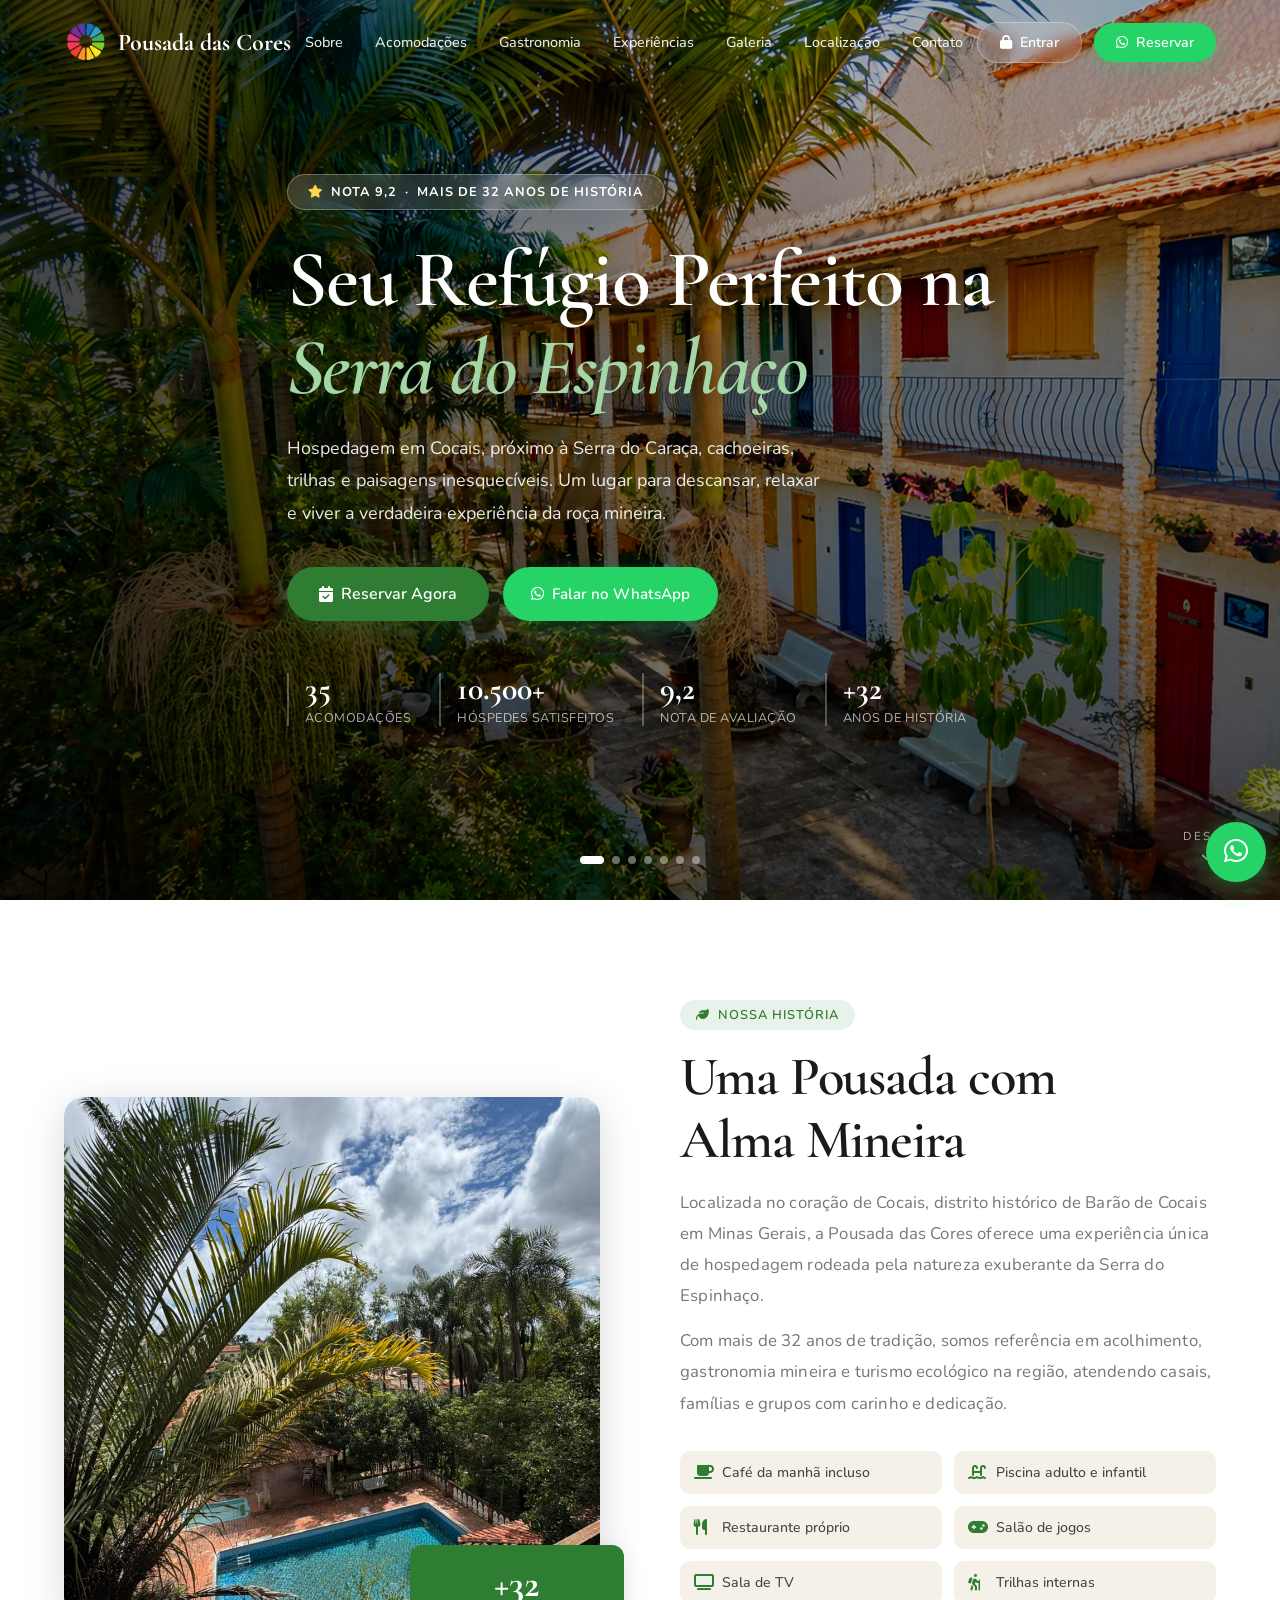
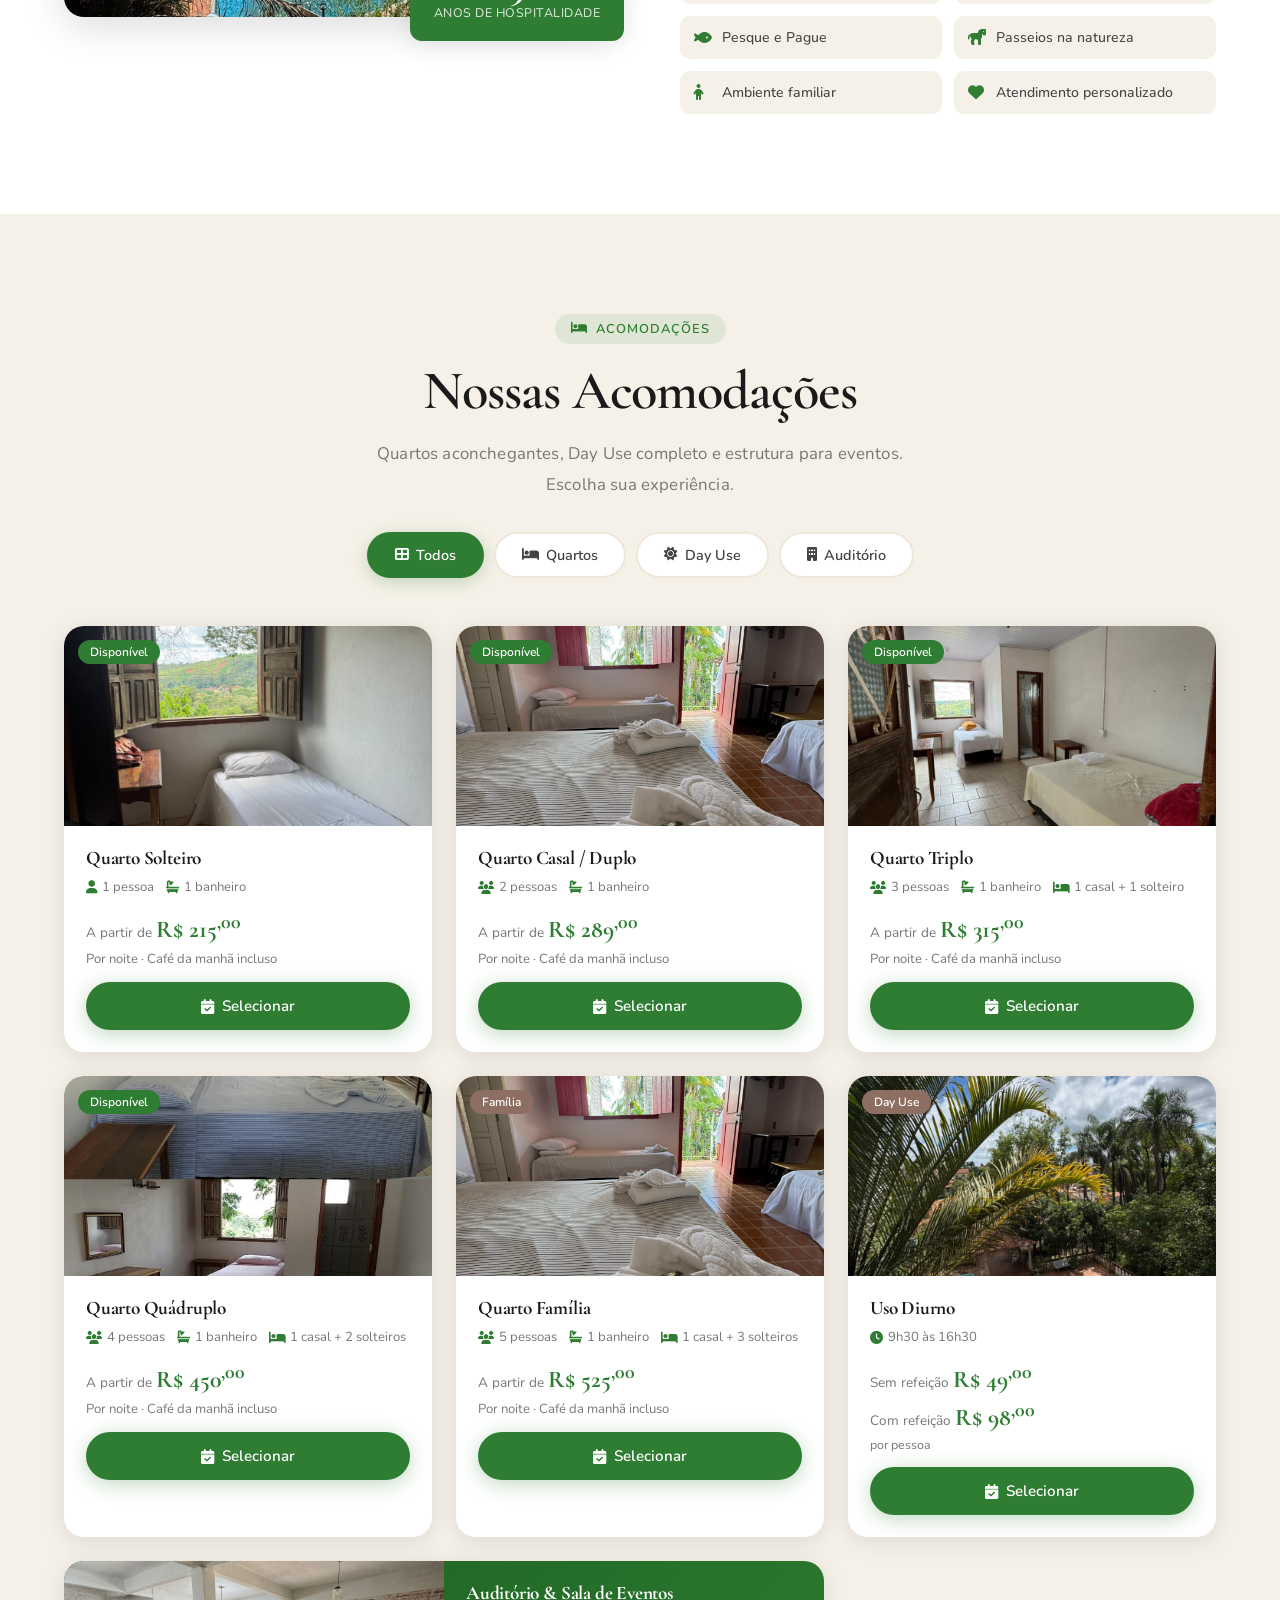
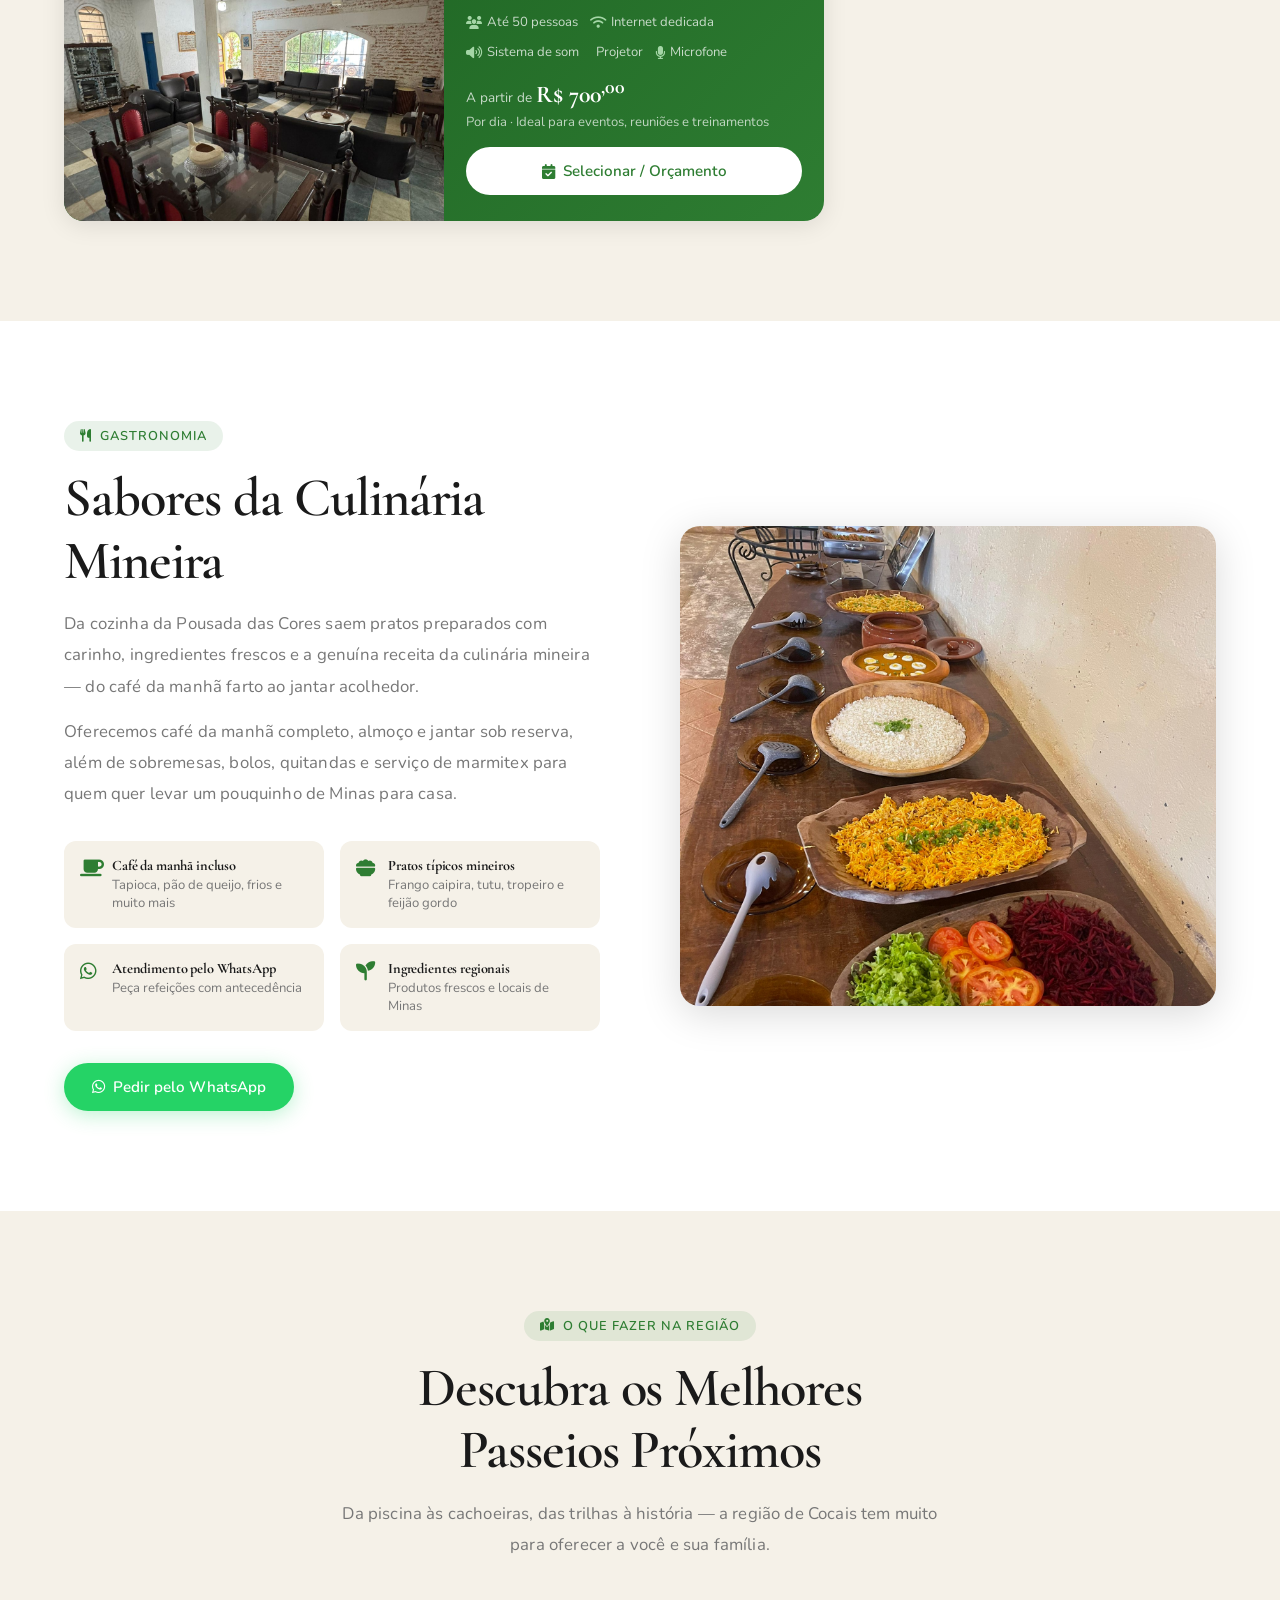
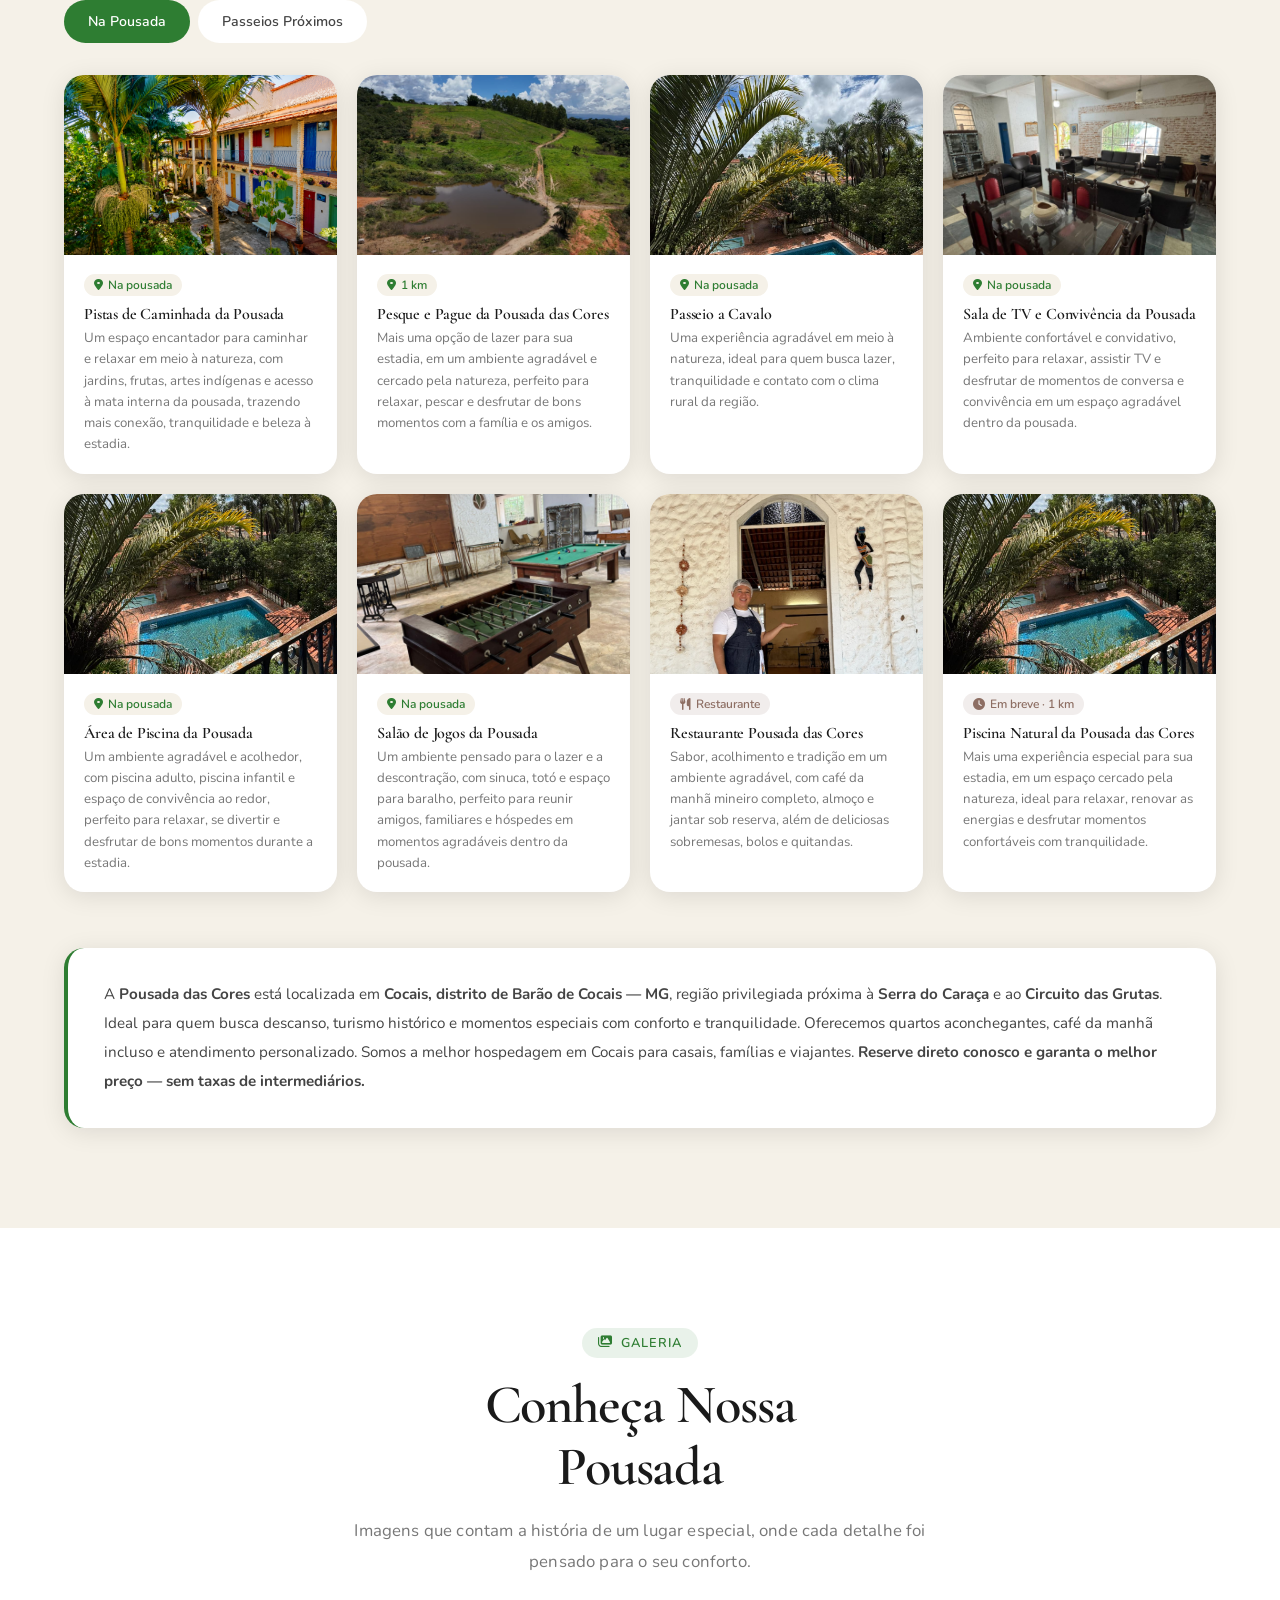
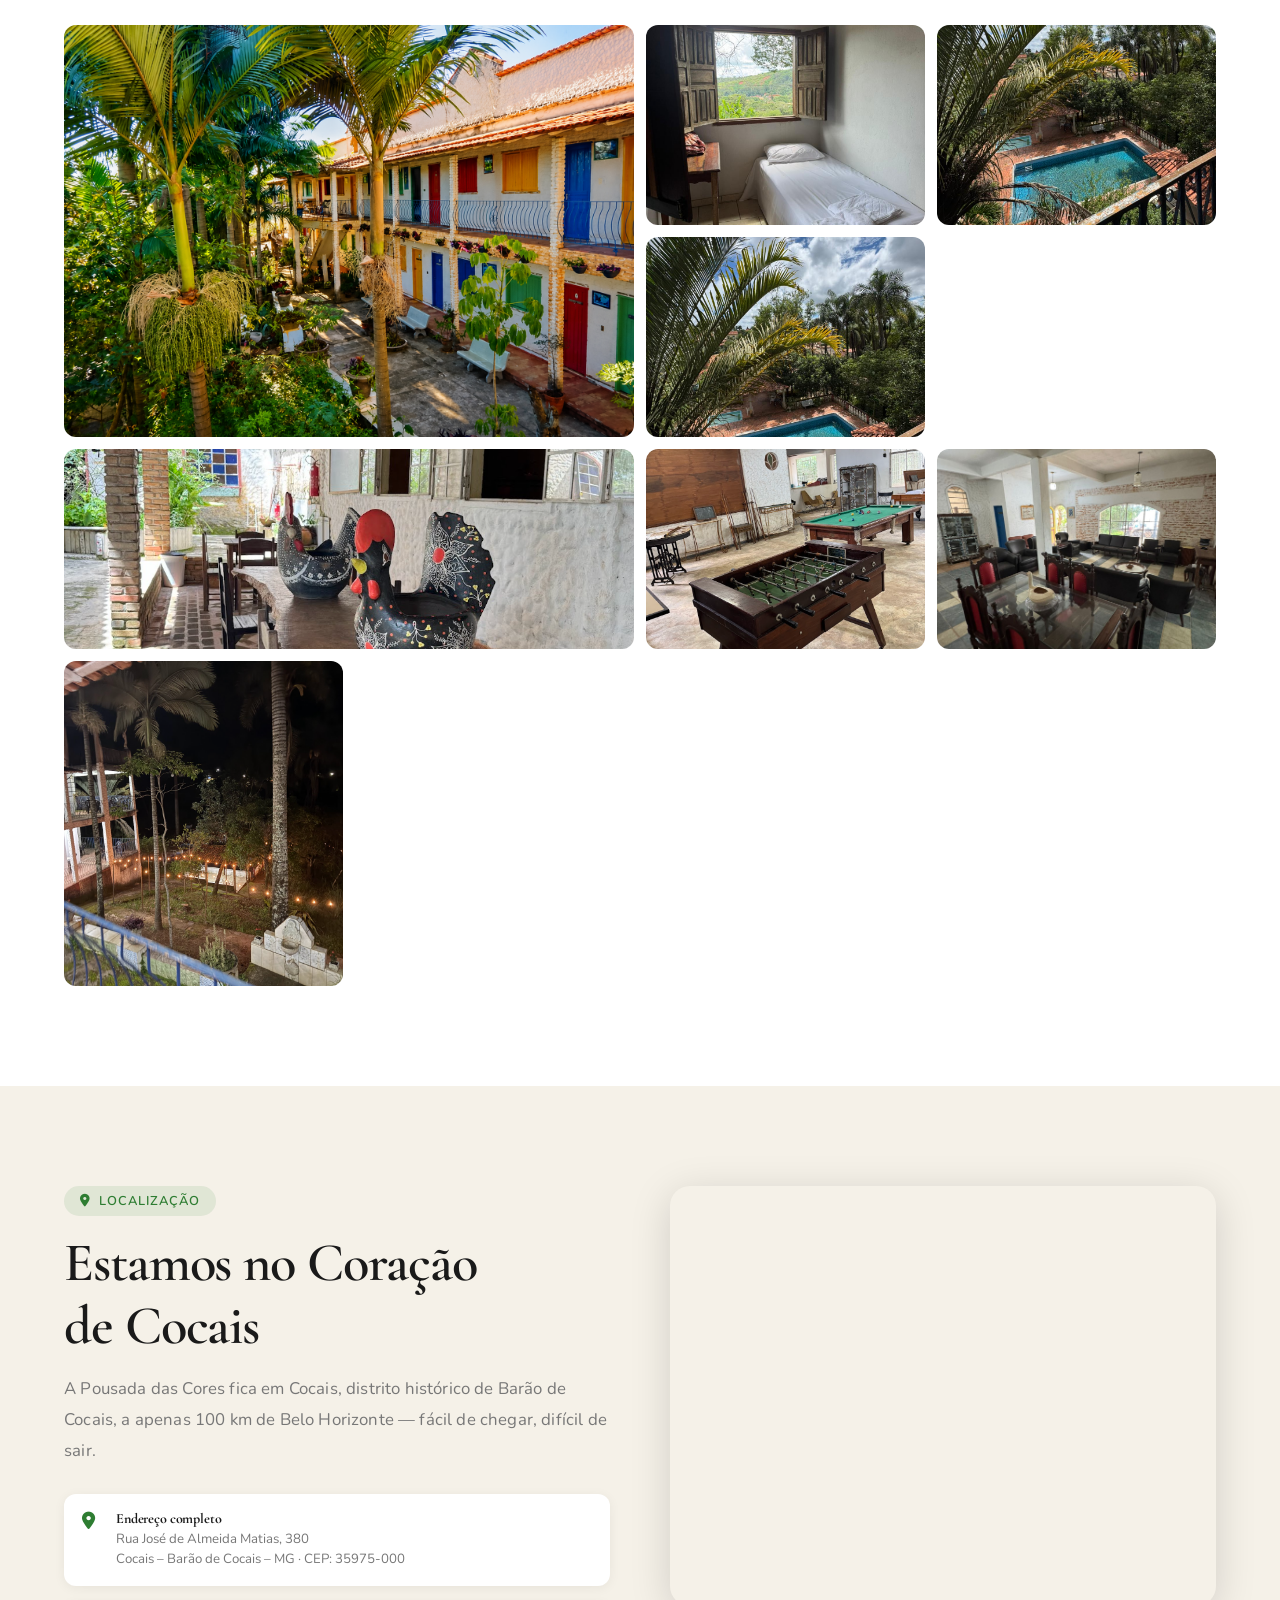
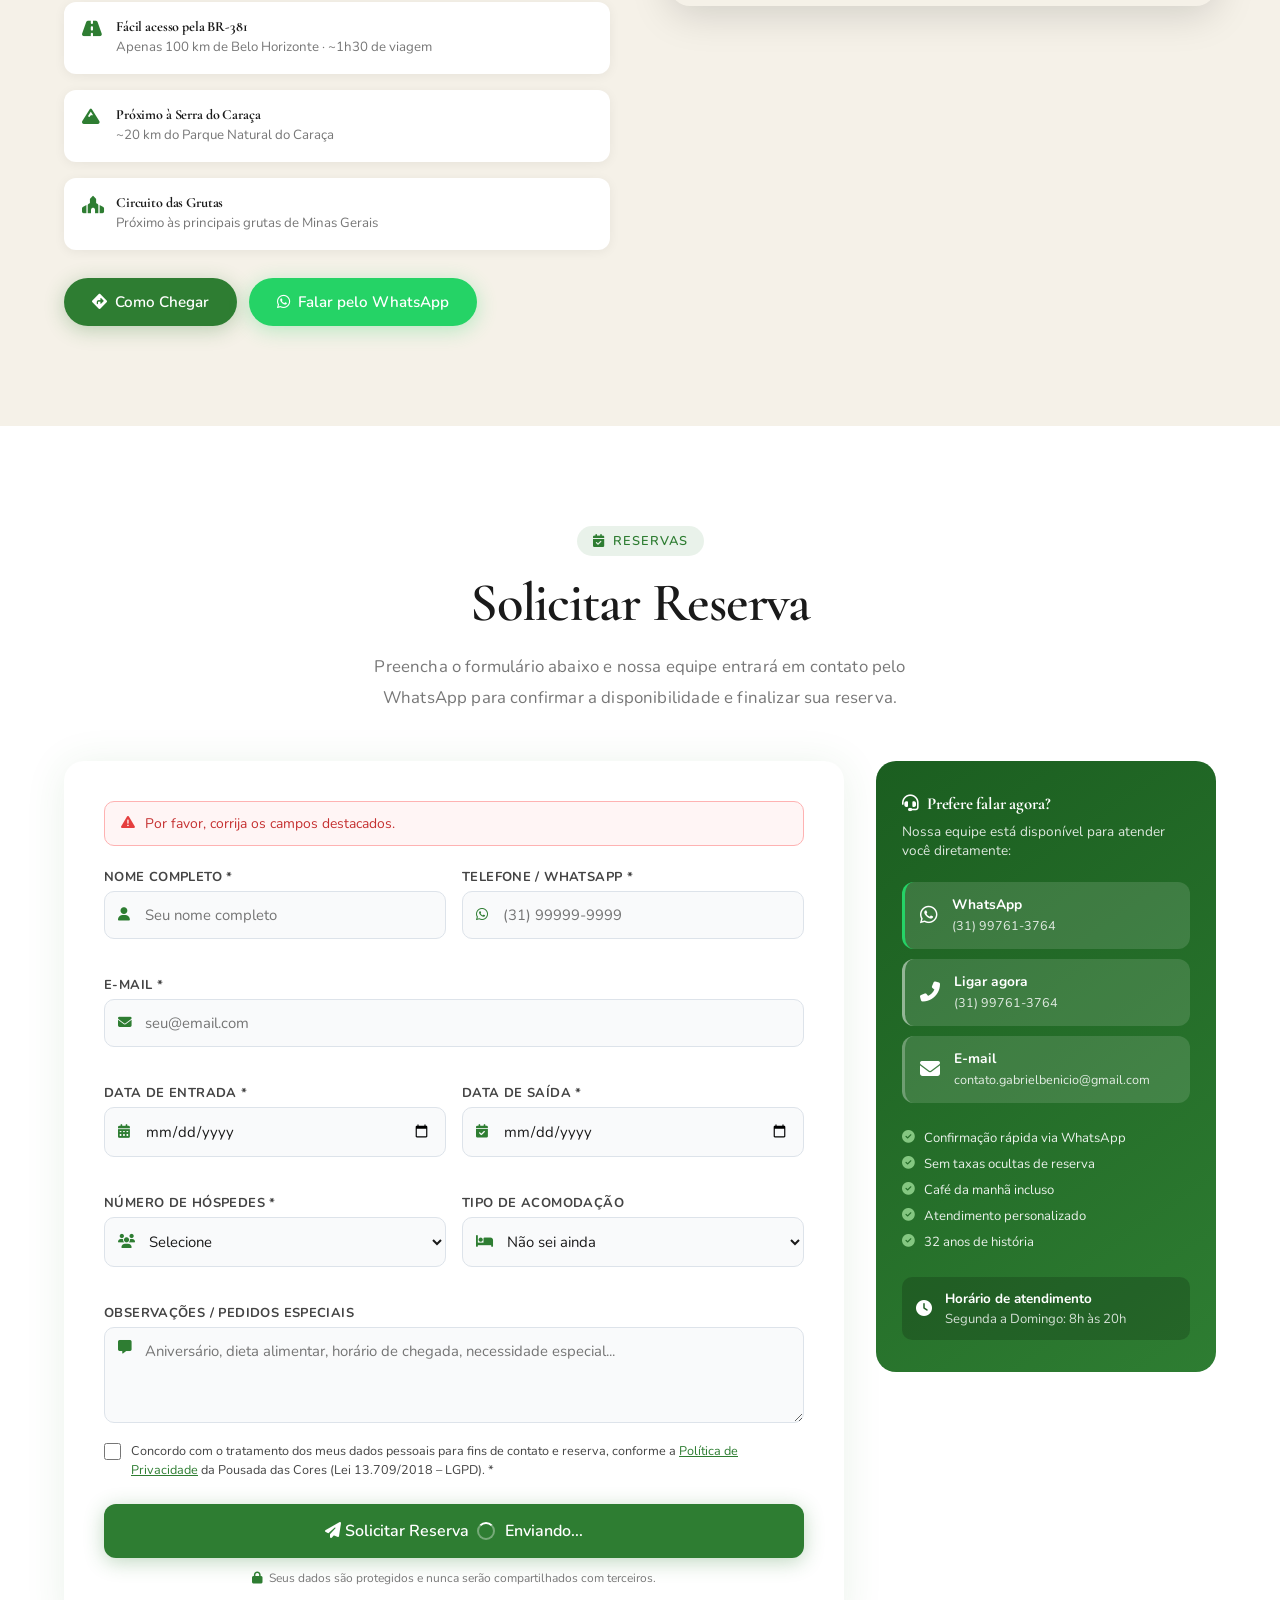
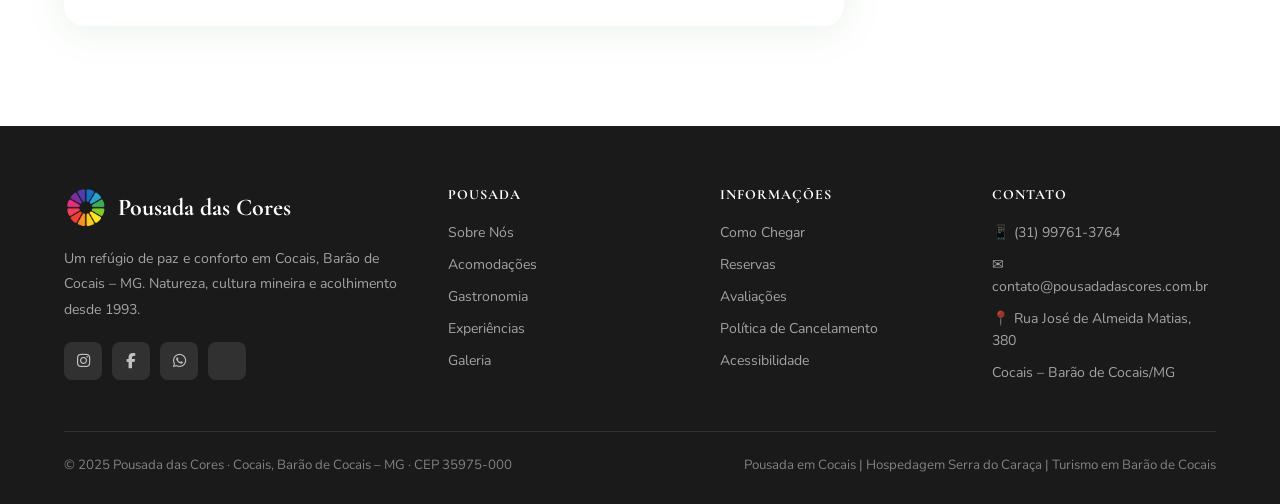
==== index.html @ 1e6b2852 "correcao mobile" ====
<!DOCTYPE html>
<html lang="pt-BR">
<head>
  <meta charset="UTF-8" />
  <meta name="viewport" content="width=device-width, initial-scale=1.0" />
  <meta http-equiv="X-UA-Compatible" content="IE=edge" />

  <!-- SEO Meta Tags -->
  <title>Pousada das Cores | Hospedagem em Cocais - Barão de Cocais MG</title>
  <meta name="description" content="Pousada das Cores em Cocais, Barão de Cocais - MG. Hospedagem aconchegante próxima à Serra do Caraça, cachoeiras e trilhas. Café da manhã incluso, piscina, restaurante e mais. Reserve agora!" />
  <meta name="keywords" content="Pousada em Cocais, Hospedagem em Cocais, Hotel em Barão de Cocais, Pousada Serra do Caraça, Onde ficar em Cocais, Hospedagem próxima à Serra do Caraça, Pousada com piscina em Minas Gerais, Turismo em Cocais, Hospedagem em Barão de Cocais, Pousada das Cores" />
  <meta name="author" content="Pousada das Cores" />
  <meta name="robots" content="index, follow" />
  <link rel="canonical" href="https://www.pousadadascores.com.br/" />

  <!-- Open Graph / Facebook -->
  <meta property="og:type" content="website" />
  <meta property="og:url" content="https://www.pousadadascores.com.br/" />
  <meta property="og:title" content="Pousada das Cores | Hospedagem em Cocais - Barão de Cocais MG" />
  <meta property="og:description" content="Hospedagem aconchegante em Cocais, próximo à Serra do Caraça. Café da manhã incluso, piscina, restaurante e natureza exuberante. Reserve agora pelo WhatsApp!" />
  <meta property="og:image" content="imag/og_capa.jpg" />

  <!-- Twitter Card -->
  <meta name="twitter:card" content="summary_large_image" />
  <meta name="twitter:title" content="Pousada das Cores | Hospedagem em Cocais - MG" />
  <meta name="twitter:description" content="Seu refúgio perfeito na Serra do Espinhaço. Reserve agora!" />
  <meta name="twitter:image" content="imag/og_capa.jpg" />

  <!-- Schema Markup - Hotel -->
  <script type="application/ld+json">
  {
    "@context": "https://schema.org",
    "@type": "LodgingBusiness",
    "name": "Pousada das Cores",
    "description": "Pousada aconchegante em Cocais, Barão de Cocais - MG, próxima à Serra do Caraça. Café da manhã incluso, piscina, restaurante e muito mais.",
    "url": "https://www.pousadadascores.com.br",
    "telephone": "+55-31-99761-3764",
    "email": "contato@pousadadascores.com.br",
    "address": {
      "@type": "PostalAddress",
      "streetAddress": "Rua José de Almeida Matias, 380",
      "addressLocality": "Cocais",
      "addressRegion": "MG",
      "postalCode": "35975-000",
      "addressCountry": "BR"
    },
    "geo": {
      "@type": "GeoCoordinates",
      "latitude": -19.9322,
      "longitude": -43.4808
    },
    "aggregateRating": {
      "@type": "AggregateRating",
      "ratingValue": "9.2",
      "bestRating": "10",
      "worstRating": "1",
      "ratingCount": "10500"
    },
    "amenityFeature": [
      {"@type": "LocationFeatureSpecification", "name": "Piscina", "value": true},
      {"@type": "LocationFeatureSpecification", "name": "Café da manhã incluso", "value": true},
      {"@type": "LocationFeatureSpecification", "name": "Restaurante", "value": true},
      {"@type": "LocationFeatureSpecification", "name": "Wi-Fi gratuito", "value": true}
    ],
    "numberOfRooms": 35,
    "priceRange": "R$ 215 - R$ 525",
    "image": "imag/og_capa.jpg"
  }
  </script>

  <!-- Fonts -->
  <link rel="preconnect" href="https://fonts.googleapis.com" />
  <link rel="preconnect" href="https://fonts.gstatic.com" crossorigin />
  <link href="https://fonts.googleapis.com/css2?family=Cormorant+Garamond:ital,wght@0,400;0,500;0,600;0,700;1,400;1,500&family=Nunito:wght@300;400;500;600;700;800&display=swap" rel="stylesheet" />

  <!-- Icons -->
  <link rel="stylesheet" href="https://cdnjs.cloudflare.com/ajax/libs/font-awesome/6.4.0/css/all.min.css" />

  <!-- Favicon -->
  <link rel="icon"             type="image/png" href="imag/logotransparente.png" />
  <link rel="shortcut icon"    type="image/png" href="imag/logotransparente.png" />
  <link rel="apple-touch-icon"                  href="imag/logotransparente.png" />

  <link rel="stylesheet" href="style.css" />
</head>
<body>

<!-- ==============================
     NAVBAR
============================== -->
<nav id="navbar">
  <div class="container nav-inner">
    <a href="#" class="nav-logo">
      <div class="logo-icon"><img src="imag/logotransparente.png" alt="Logo Pousada das Cores" /></div>
      Pousada das Cores
    </a>
    <div class="nav-links">
      <a href="#sobre">Sobre</a>
      <a href="#acomodacoes">Acomodações</a>
      <a href="#gastronomia">Gastronomia</a>
      <a href="#experiencias">Experiências</a>
      <a href="#galeria">Galeria</a>
      <a href="#localizacao">Localização</a>
      <a href="#contato">Contato</a>
    </div>
    <div class="nav-cta">
      <a href="login.html" class="btn btn-admin">
        <i class="fas fa-lock"></i> Entrar
      </a>
      <a href="https://wa.me/5531997613764?text=Ol%C3%A1%21+Gostaria+de+fazer+uma+reserva+na+Pousada+das+Cores." target="_blank" class="btn btn-whatsapp">
        <i class="fab fa-whatsapp"></i> Reservar
      </a>
    </div>
    <div class="hamburger" id="hamburger" aria-label="Menu">
      <span></span><span></span><span></span>
    </div>
  </div>
</nav>

<!-- Mobile Menu -->
<div class="mobile-menu" id="mobileMenu" role="dialog" aria-modal="true" aria-label="Menu de navegação">
  <div class="mobile-close" id="mobileClose" role="button" aria-label="Fechar menu">
    <i class="fas fa-times"></i>
  </div>
  <a href="#sobre"        class="mobile-link"><i class="fas fa-leaf"            style="width:18px;color:#4CAF50;"></i> Sobre a Pousada</a>
  <a href="#acomodacoes"  class="mobile-link"><i class="fas fa-bed"             style="width:18px;color:#4CAF50;"></i> Acomodações</a>
  <a href="#gastronomia"  class="mobile-link"><i class="fas fa-utensils"        style="width:18px;color:#4CAF50;"></i> Gastronomia</a>
  <a href="#experiencias" class="mobile-link"><i class="fas fa-mountain"        style="width:18px;color:#4CAF50;"></i> Experiências</a>
  <a href="#galeria"      class="mobile-link"><i class="fas fa-images"          style="width:18px;color:#4CAF50;"></i> Galeria</a>
  <a href="#localizacao"  class="mobile-link"><i class="fas fa-map-marker-alt"  style="width:18px;color:#4CAF50;"></i> Localização</a>
  <a href="#contato"      class="mobile-link"><i class="fas fa-calendar-check"  style="width:18px;color:#4CAF50;"></i> Reservar</a>
  <div class="mobile-menu-footer">
    <a href="https://wa.me/5531997613764?text=Ol%C3%A1%21+Gostaria+de+fazer+uma+reserva+na+Pousada+das+Cores." target="_blank" class="btn btn-whatsapp">
      <i class="fab fa-whatsapp"></i> Reservar pelo WhatsApp
    </a>
    <a href="login.html" class="btn btn-admin" style="background:rgba(255,255,255,0.10);color:rgba(255,255,255,0.80);border:1.5px solid rgba(255,255,255,0.20);">
      <i class="fas fa-lock"></i> Entrar — Área Admin
    </a>
  </div>
</div>
<div class="menu-backdrop" id="menuBackdrop"></div>

<!-- ==============================
     HERO
============================== -->
<section id="hero">

  <!-- Slideshow de fundo -->
  <div class="hero-slides" id="heroSlides">
    <div class="hero-slide active" style="background-image:url('imag/PousadaPrimeira.png')"></div>
    <div class="hero-slide" style="background-image:url('imag/foto_piscina.png')"></div>
    <div class="hero-slide" style="background-image:url('imag/CAFEDAMANHA.png')"></div>
    <div class="hero-slide" style="background-image:url('imag/quartoduplo.jpeg')"></div>
    <div class="hero-slide" style="background-image:url('imag/auditorio.jpeg')"></div>
    <div class="hero-slide" style="background-image:url('imag/IMGNOITE.png')"></div>
    <div class="hero-slide" style="background-image:url('imag/saladejogos.jpeg')"></div>
  </div>
  <div class="hero-overlay"></div>

  <div class="container">
    <div class="hero-content">

      <div class="hero-badge">
        <i class="fas fa-star"></i> Nota 9,2 &nbsp;·&nbsp; Mais de 32 anos de história
      </div>

      <h1 class="hero-title">
        Seu Refúgio Perfeito na<br>
        <em>Serra do Espinhaço</em>
      </h1>

      <p class="hero-subtitle">
        Hospedagem em Cocais, próximo à Serra do Caraça, cachoeiras, trilhas e paisagens inesquecíveis.
        Um lugar para descansar, relaxar e viver a verdadeira experiência da roça mineira.
      </p>

      <div class="hero-buttons">
        <a href="#contato" class="btn btn-primary hero-btn-main">
          <i class="fas fa-calendar-check"></i> Reservar Agora
        </a>
        <a href="https://wa.me/5531997613764?text=Ol%C3%A1%21+Gostaria+de+fazer+uma+reserva+na+Pousada+das+Cores."
           target="_blank" class="btn btn-whatsapp">
          <i class="fab fa-whatsapp"></i> Falar no WhatsApp
        </a>
      </div>

      <div class="hero-stats">
        <div class="hero-stat">
          <div class="num" data-target="35">35</div>
          <div class="label">Acomodações</div>
        </div>
        <div class="hero-stat">
          <div class="num">10.500+</div>
          <div class="label">Hóspedes satisfeitos</div>
        </div>
        <div class="hero-stat">
          <div class="num">9,2</div>
          <div class="label">Nota de avaliação</div>
        </div>
        <div class="hero-stat">
          <div class="num">+32</div>
          <div class="label">Anos de história</div>
        </div>
      </div>

    </div>
  </div>

  <!-- Dots do slideshow -->
  <div class="hero-dots" id="heroDots">
    <button class="hero-dot active" aria-label="Foto 1"></button>
    <button class="hero-dot" aria-label="Foto 2"></button>
    <button class="hero-dot" aria-label="Foto 3"></button>
    <button class="hero-dot" aria-label="Foto 4"></button>
    <button class="hero-dot" aria-label="Foto 5"></button>
    <button class="hero-dot" aria-label="Foto 6"></button>
    <button class="hero-dot" aria-label="Foto 7"></button>
  </div>

  <!-- Seta de navegação -->
  <button class="hero-slide-prev" id="heroSlidePrev" aria-label="Foto anterior">
    <i class="fas fa-chevron-left"></i>
  </button>
  <button class="hero-slide-next" id="heroSlideNext" aria-label="Próxima foto">
    <i class="fas fa-chevron-right"></i>
  </button>

  <div class="hero-scroll">
    <span>DESÇA</span>
    <i class="fas fa-chevron-down"></i>
  </div>

</section>

<!-- ==============================
     SOBRE
============================== -->
<section id="sobre" class="section">
  <div class="container">
    <div class="sobre-grid">
      <div class="sobre-img-wrap">
        <div class="sobre-img-main">
          <img src="imag/pousadaimagem.jpeg" alt="Vista aérea da Pousada das Cores em Cocais MG" loading="lazy" />
        </div>
        <div class="sobre-img-badge">
          <div class="big">+32</div>
          <div class="small">Anos de Hospitalidade</div>
        </div>
      </div>
      <div>
        <span class="section-badge"><i class="fas fa-leaf"></i> Nossa história</span>
        <h2 class="section-title">Uma Pousada com<br>Alma Mineira</h2>
        <p class="section-subtitle">
          Localizada no coração de Cocais, distrito histórico de Barão de Cocais em Minas Gerais,
          a Pousada das Cores oferece uma experiência única de hospedagem rodeada pela natureza
          exuberante da Serra do Espinhaço.
        </p>
        <p class="section-subtitle" style="margin-top:14px;">
          Com mais de 32 anos de tradição, somos referência em acolhimento, gastronomia mineira
          e turismo ecológico na região, atendendo casais, famílias e grupos com carinho e dedicação.
        </p>
        <div class="sobre-features">
          <div class="sobre-feature fade-up"><i class="fas fa-coffee"></i> Café da manhã incluso</div>
          <div class="sobre-feature fade-up"><i class="fas fa-swimming-pool"></i> Piscina adulto e infantil</div>
          <div class="sobre-feature fade-up"><i class="fas fa-utensils"></i> Restaurante próprio</div>
          <div class="sobre-feature fade-up"><i class="fas fa-gamepad"></i> Salão de jogos</div>
          <div class="sobre-feature fade-up"><i class="fas fa-tv"></i> Sala de TV</div>
          <div class="sobre-feature fade-up"><i class="fas fa-hiking"></i> Trilhas internas</div>
          <div class="sobre-feature fade-up"><i class="fas fa-fish"></i> Pesque e Pague</div>
          <div class="sobre-feature fade-up"><i class="fas fa-horse"></i> Passeios na natureza</div>
          <div class="sobre-feature fade-up"><i class="fas fa-child"></i> Ambiente familiar</div>
          <div class="sobre-feature fade-up"><i class="fas fa-heart"></i> Atendimento personalizado</div>
        </div>
      </div>
    </div>
  </div>
</section>

<!-- ==============================
     ACOMODAÇÕES
============================== -->
<section id="acomodacoes" class="section">
  <div class="container">
    <div class="text-center">
      <span class="section-badge"><i class="fas fa-bed"></i> Acomodações</span>
      <h2 class="section-title">Nossas Acomodações</h2>
      <p class="section-subtitle">
        Quartos aconchegantes, Day Use completo e estrutura para eventos.<br>Escolha sua experiência.
      </p>
    </div>

    <!-- Filtro de categorias -->
    <div class="acomo-tabs">
      <button class="acomo-tab active" data-filter="all" onclick="filtrarAcomo(this)">
        <i class="fas fa-th-large"></i> Todos
      </button>
      <button class="acomo-tab" data-filter="quarto" onclick="filtrarAcomo(this)">
        <i class="fas fa-bed"></i> Quartos
      </button>
      <button class="acomo-tab" data-filter="dayuse" onclick="filtrarAcomo(this)">
        <i class="fas fa-sun"></i> Day Use
      </button>
      <button class="acomo-tab" data-filter="auditorio" onclick="filtrarAcomo(this)">
        <i class="fas fa-building"></i> Auditório
      </button>
    </div>

    <div class="rooms-grid">

      <!-- Solteiro -->
      <div class="room-card fade-up" data-acomo="quarto">
        <div class="room-img">
          <img src="imag/quarto_solteiro_real.jpeg" alt="Quarto Solteiro Pousada das Cores" loading="lazy" />
          <span class="room-badge">Disponível</span>
        </div>
        <div class="room-body">
          <h3 class="room-title">Quarto Solteiro</h3>
          <div class="room-meta">
            <span><i class="fas fa-user"></i> 1 pessoa</span>
            <span><i class="fas fa-bath"></i> 1 banheiro</span>
          </div>
          <div class="room-price">A partir de <strong>R$ 215<sup>,00</sup></strong></div>
          <p style="font-size:0.82rem;color:var(--text-light);margin-top:6px;">Por noite · Café da manhã incluso</p>
          <button class="btn btn-primary btn-selecionar" onclick="abrirQuarto('solteiro')"><i class="fas fa-calendar-check"></i> Selecionar</button>
        </div>
      </div>

      <!-- Casal -->
      <div class="room-card fade-up" data-acomo="quarto">
        <div class="room-img">
          <img src="imag/quartoduplo.jpeg" alt="Quarto Casal Pousada das Cores" loading="lazy" />
          <span class="room-badge">Disponível</span>
        </div>
        <div class="room-body">
          <h3 class="room-title">Quarto Casal / Duplo</h3>
          <div class="room-meta">
            <span><i class="fas fa-users"></i> 2 pessoas</span>
            <span><i class="fas fa-bath"></i> 1 banheiro</span>
          </div>
          <div class="room-price">A partir de <strong>R$ 289<sup>,00</sup></strong></div>
          <p style="font-size:0.82rem;color:var(--text-light);margin-top:6px;">Por noite · Café da manhã incluso</p>
          <button class="btn btn-primary btn-selecionar" onclick="abrirQuarto('casal')"><i class="fas fa-calendar-check"></i> Selecionar</button>
        </div>
      </div>

      <!-- Triplo -->
      <div class="room-card fade-up" data-acomo="quarto">
        <div class="room-img">
          <img src="imag/quartotriplo.jpeg" alt="Quarto Triplo Pousada das Cores" loading="lazy" />
          <span class="room-badge">Disponível</span>
        </div>
        <div class="room-body">
          <h3 class="room-title">Quarto Triplo</h3>
          <div class="room-meta">
            <span><i class="fas fa-users"></i> 3 pessoas</span>
            <span><i class="fas fa-bath"></i> 1 banheiro</span>
            <span><i class="fas fa-bed"></i> 1 casal + 1 solteiro</span>
          </div>
          <div class="room-price">A partir de <strong>R$ 315<sup>,00</sup></strong></div>
          <p style="font-size:0.82rem;color:var(--text-light);margin-top:6px;">Por noite · Café da manhã incluso</p>
          <button class="btn btn-primary btn-selecionar" onclick="abrirQuarto('triplo')"><i class="fas fa-calendar-check"></i> Selecionar</button>
        </div>
      </div>

      <!-- Quadruplo -->
      <div class="room-card fade-up" data-acomo="quarto">
        <div class="room-img">
          <img src="imag/quartoquadruplo.jpeg" alt="Quarto Quadruplo Pousada das Cores" loading="lazy" />
          <span class="room-badge">Disponível</span>
        </div>
        <div class="room-body">
          <h3 class="room-title">Quarto Quádruplo</h3>
          <div class="room-meta">
            <span><i class="fas fa-users"></i> 4 pessoas</span>
            <span><i class="fas fa-bath"></i> 1 banheiro</span>
            <span><i class="fas fa-bed"></i> 1 casal + 2 solteiros</span>
          </div>
          <div class="room-price">A partir de <strong>R$ 450<sup>,00</sup></strong></div>
          <p style="font-size:0.82rem;color:var(--text-light);margin-top:6px;">Por noite · Café da manhã incluso</p>
          <button class="btn btn-primary btn-selecionar" onclick="abrirQuarto('quadruplo')"><i class="fas fa-calendar-check"></i> Selecionar</button>
        </div>
      </div>

      <!-- Família -->
      <div class="room-card fade-up" data-acomo="quarto">
        <div class="room-img">
          <img src="imag/quartofamilia.jpeg" alt="Quarto Família Pousada das Cores" loading="lazy" />
          <span class="room-badge" style="background:var(--brown);">Família</span>
        </div>
        <div class="room-body">
          <h3 class="room-title">Quarto Família</h3>
          <div class="room-meta">
            <span><i class="fas fa-users"></i> 5 pessoas</span>
            <span><i class="fas fa-bath"></i> 1 banheiro</span>
            <span><i class="fas fa-bed"></i> 1 casal + 3 solteiros</span>
          </div>
          <div class="room-price">A partir de <strong>R$ 525<sup>,00</sup></strong></div>
          <p style="font-size:0.82rem;color:var(--text-light);margin-top:6px;">Por noite · Café da manhã incluso</p>
          <button class="btn btn-primary btn-selecionar" onclick="abrirQuarto('familia')"><i class="fas fa-calendar-check"></i> Selecionar</button>
        </div>
      </div>

      <!-- Uso Diurno -->
      <div class="room-card fade-up" data-acomo="dayuse">
        <div class="room-img">
          <img src="imag/pousadaimagem.jpeg" alt="Uso Diurno Pousada das Cores" loading="lazy" />
          <span class="room-badge" style="background:var(--brown);">Day Use</span>
        </div>
        <div class="room-body">
          <h3 class="room-title">Uso Diurno</h3>
          <div class="room-meta">
            <span><i class="fas fa-clock"></i> 9h30 às 16h30</span>
          </div>
          <div style="display:flex;gap:16px;flex-wrap:wrap;margin-top:8px;">
            <div>
              <div class="room-price">Sem refeição <strong>R$ 49<sup>,00</sup></strong></div>
              <div class="room-price">Com refeição <strong>R$ 98<sup>,00</sup></strong></div>
              <p style="font-size:0.78rem;color:var(--text-light);margin-top:3px;">por pessoa</p>
            </div>
          </div>
          <button class="btn btn-primary btn-selecionar" onclick="abrirQuarto('dayuse')"><i class="fas fa-calendar-check"></i> Selecionar</button>
        </div>
      </div>

      <!-- Auditório -->
      <div class="room-card special-card fade-up" data-acomo="auditorio" style="grid-column: span 2;">
        <div style="display:grid;grid-template-columns:1fr 1fr;gap:0;">
          <div class="room-img" style="height:260px;">
            <img src="imag/auditorio.jpeg" alt="Auditório Pousada das Cores" loading="lazy" />
          </div>
          <div class="room-body">
            <h3 class="room-title">Auditório & Sala de Eventos</h3>
            <div class="room-meta">
              <span><i class="fas fa-users"></i> Até 50 pessoas</span>
              <span><i class="fas fa-wifi"></i> Internet dedicada</span>
              <span><i class="fas fa-volume-up"></i> Sistema de som</span>
              <span><i class="fas fa-projector-screen"></i> Projetor</span>
              <span><i class="fas fa-microphone"></i> Microfone</span>
            </div>
            <div class="room-price">A partir de <strong>R$ 700<sup>,00</sup></strong></div>
            <p style="font-size:0.82rem;color:rgba(255,255,255,0.70);margin-top:4px;">Por dia · Ideal para eventos, reuniões e treinamentos</p>
            <button class="btn btn-selecionar" style="margin-top:16px;background:var(--white);color:var(--green);" onclick="abrirQuarto('auditorio')"><i class="fas fa-calendar-check"></i> Selecionar / Orçamento</button>
          </div>
        </div>
      </div>

    </div>
  </div>
</section>

<!-- ==============================
     GASTRONOMIA
============================== -->
<section id="gastronomia" class="section">
  <div class="container">
    <div class="gastro-grid">
      <div>
        <span class="section-badge"><i class="fas fa-utensils"></i> Gastronomia</span>
        <h2 class="section-title">Sabores da Culinária<br>Mineira</h2>
        <p class="section-subtitle">
          Da cozinha da Pousada das Cores saem pratos preparados com carinho, ingredientes frescos
          e a genuína receita da culinária mineira — do café da manhã farto ao jantar acolhedor.
        </p>
        <p class="section-subtitle" style="margin-top:14px;">
          Oferecemos café da manhã completo, almoço e jantar sob reserva, além de sobremesas,
          bolos, quitandas e serviço de marmitex para quem quer levar um pouquinho de Minas para casa.
        </p>
        <div class="gastro-highlights">
          <div class="gastro-item fade-up">
            <i class="fas fa-coffee"></i>
            <div><h4>Café da manhã incluso</h4><p>Tapioca, pão de queijo, frios e muito mais</p></div>
          </div>
          <div class="gastro-item fade-up">
            <i class="fas fa-bowl-food"></i>
            <div><h4>Pratos típicos mineiros</h4><p>Frango caipira, tutu, tropeiro e feijão gordo</p></div>
          </div>
          <div class="gastro-item fade-up">
            <i class="fab fa-whatsapp"></i>
            <div><h4>Atendimento pelo WhatsApp</h4><p>Peça refeições com antecedência</p></div>
          </div>
          <div class="gastro-item fade-up">
            <i class="fas fa-seedling"></i>
            <div><h4>Ingredientes regionais</h4><p>Produtos frescos e locais de Minas</p></div>
          </div>
        </div>
        <a href="https://wa.me/5531997613764?text=Ol%C3%A1%21+Gostaria+de+pedir+uma+refei%C3%A7%C3%A3o+na+Pousada+das+Cores." target="_blank" class="btn btn-whatsapp"><i class="fab fa-whatsapp"></i> Pedir pelo WhatsApp</a>
      </div>
      <div class="gastro-img fade-up">
        <img src="imag/culina.jpg" alt="Culinária Mineira Pousada das Cores" loading="lazy" />
      </div>
    </div>
  </div>
</section>

<!-- ==============================
     EXPERIÊNCIAS
============================== -->
<section id="experiencias" class="section">
  <div class="container">
    <div class="text-center">
      <span class="section-badge"><i class="fas fa-map-marked-alt"></i> O que fazer na região</span>
      <h2 class="section-title">Descubra os Melhores<br>Passeios Próximos</h2>
      <p class="section-subtitle">Da piscina às cachoeiras, das trilhas à história — a região de Cocais tem muito para oferecer a você e sua família.</p>
    </div>
    <div class="exp-tabs">
      <button class="exp-tab active" data-tab="pousada">Na Pousada</button>
      <button class="exp-tab" data-tab="passeios">Passeios Próximos</button>
    </div>

    <!-- Tab Na Pousada -->
    <div class="exp-content-panel active" id="tab-pousada">
      <div class="exp-grid">

        <div class="exp-card fade-up">
          <div class="exp-img">
            <img src="imag/PousadaPrimeira.png" alt="Pistas de Caminhada Pousada das Cores" loading="lazy" />
          </div>
          <div class="exp-body">
            <div class="exp-dist"><i class="fas fa-map-marker-alt"></i> Na pousada</div>
            <h3 class="exp-title">Pistas de Caminhada da Pousada</h3>
            <p class="exp-desc">Um espaço encantador para caminhar e relaxar em meio à natureza, com jardins, frutas, artes indígenas e acesso à mata interna da pousada, trazendo mais conexão, tranquilidade e beleza à estadia.</p>
          </div>
        </div>

        <div class="exp-card fade-up">
          <div class="exp-img">
            <img src="imag/pesque.png" alt="Pesque e Pague Pousada das Cores" loading="lazy" />
          </div>
          <div class="exp-body">
            <div class="exp-dist"><i class="fas fa-map-marker-alt"></i> 1 km</div>
            <h3 class="exp-title">Pesque e Pague da Pousada das Cores</h3>
            <p class="exp-desc">Mais uma opção de lazer para sua estadia, em um ambiente agradável e cercado pela natureza, perfeito para relaxar, pescar e desfrutar de bons momentos com a família e os amigos.</p>
          </div>
        </div>

        <div class="exp-card fade-up">
          <div class="exp-img">
            <img src="imag/pousadaimagem.jpeg" alt="Passeio a Cavalo Pousada das Cores" loading="lazy" />
          </div>
          <div class="exp-body">
            <div class="exp-dist"><i class="fas fa-map-marker-alt"></i> Na pousada</div>
            <h3 class="exp-title">Passeio a Cavalo</h3>
            <p class="exp-desc">Uma experiência agradável em meio à natureza, ideal para quem busca lazer, tranquilidade e contato com o clima rural da região.</p>
          </div>
        </div>

        <div class="exp-card fade-up">
          <div class="exp-img">
            <img src="imag/auditorio.jpeg" alt="Sala de TV e Convivência Pousada das Cores" loading="lazy" />
          </div>
          <div class="exp-body">
            <div class="exp-dist"><i class="fas fa-map-marker-alt"></i> Na pousada</div>
            <h3 class="exp-title">Sala de TV e Convivência da Pousada</h3>
            <p class="exp-desc">Ambiente confortável e convidativo, perfeito para relaxar, assistir TV e desfrutar de momentos de conversa e convivência em um espaço agradável dentro da pousada.</p>
          </div>
        </div>

        <div class="exp-card fade-up">
          <div class="exp-img">
            <img src="imag/foto_piscina.png" alt="Área de Piscina Pousada das Cores" loading="lazy" onerror="this.src='imag/pousadaimagem.jpeg'" />
          </div>
          <div class="exp-body">
            <div class="exp-dist"><i class="fas fa-map-marker-alt"></i> Na pousada</div>
            <h3 class="exp-title">Área de Piscina da Pousada</h3>
            <p class="exp-desc">Um ambiente agradável e acolhedor, com piscina adulto, piscina infantil e espaço de convivência ao redor, perfeito para relaxar, se divertir e desfrutar de bons momentos durante a estadia.</p>
          </div>
        </div>

        <div class="exp-card fade-up">
          <div class="exp-img">
            <img src="imag/saladejogos.jpeg" alt="Salão de Jogos Pousada das Cores" loading="lazy" />
          </div>
          <div class="exp-body">
            <div class="exp-dist"><i class="fas fa-map-marker-alt"></i> Na pousada</div>
            <h3 class="exp-title">Salão de Jogos da Pousada</h3>
            <p class="exp-desc">Um ambiente pensado para o lazer e a descontração, com sinuca, totó e espaço para baralho, perfeito para reunir amigos, familiares e hóspedes em momentos agradáveis dentro da pousada.</p>
          </div>
        </div>

        <div class="exp-card fade-up">
          <div class="exp-img">
            <img src="imag/ENTRADARESTAURANTE.png" alt="Restaurante Pousada das Cores" loading="lazy" />
          </div>
          <div class="exp-body">
            <div class="exp-dist" style="background:rgba(141,110,99,0.12);color:var(--brown);"><i class="fas fa-utensils"></i> Restaurante</div>
            <h3 class="exp-title">Restaurante Pousada das Cores</h3>
            <p class="exp-desc">Sabor, acolhimento e tradição em um ambiente agradável, com café da manhã mineiro completo, almoço e jantar sob reserva, além de deliciosas sobremesas, bolos e quitandas.</p>
          </div>
        </div>

        <div class="exp-card fade-up">
          <div class="exp-img">
            <img src="imag/foto_piscina.png" alt="Piscina Natural Pousada das Cores Em Breve" loading="lazy" />
          </div>
          <div class="exp-body">
            <div class="exp-dist" style="background:rgba(141,110,99,0.12);color:var(--brown);"><i class="fas fa-clock"></i> Em breve · 1 km</div>
            <h3 class="exp-title">Piscina Natural da Pousada das Cores</h3>
            <p class="exp-desc">Mais uma experiência especial para sua estadia, em um espaço cercado pela natureza, ideal para relaxar, renovar as energias e desfrutar momentos confortáveis com tranquilidade.</p>
          </div>
        </div>

      </div>
    </div>

    <!-- Tab Passeios Próximos -->
    <div class="exp-content-panel" id="tab-passeios">
      <div class="exp-grid">

        <div class="exp-card fade-up">
          <div class="exp-img">
            <img src="imag/PEDRAPINTADA.png" alt="Sítio Arqueológico Pedra Pintada Cocais" loading="lazy" />
          </div>
          <div class="exp-body">
            <div class="exp-dist"><i class="fas fa-route"></i> 4 km</div>
            <h3 class="exp-title">Sítio Arqueológico da Pedra Pintada</h3>
            <p class="exp-desc">Viaje no tempo em Cocais! Descubra mais de 100 pinturas rupestres com cerca de 7.000 anos, retratando animais e rituais em cenário natural deslumbrante. Trilha fácil e curta, ideal para famílias e amantes de história na Estrada Real.</p>
          </div>
        </div>

        <div class="exp-card fade-up">
          <div class="exp-img">
            <img src="imag/CACHOEIRADOLEAO.jpeg" alt="Cachoeira do Leão Cocais" loading="lazy" />
          </div>
          <div class="exp-body">
            <div class="exp-dist"><i class="fas fa-route"></i> 4 km</div>
            <h3 class="exp-title">Cachoeira do Leão</h3>
            <p class="exp-desc">Uma bela opção de lazer próxima à pousada, com fácil acesso de carro, ideal para quem deseja desfrutar da natureza e momentos de tranquilidade durante uma estadia.</p>
          </div>
        </div>

        <div class="exp-card fade-up">
          <div class="exp-img">
            <img src="imag/CACHOEIRADOVEU.png" alt="Cachoeira Queda do Véu Cocais" loading="lazy" />
          </div>
          <div class="exp-body">
            <div class="exp-dist"><i class="fas fa-route"></i> 7 km</div>
            <h3 class="exp-title">Cachoeira Queda do Véu</h3>
            <p class="exp-desc">Um belo atrativo natural em Cocais, com impressionante queda d'água, cenário em meio às rochas e natureza exuberante, ideal para quem busca tranquilidade, contemplação e contato com as belezas naturais da região.</p>
          </div>
        </div>

        <div class="exp-card fade-up">
          <div class="exp-img">
            <img src="imag/COCAIS.jpeg" alt="Centro Histórico de Cocais Barão de Cocais" loading="lazy" />
          </div>
          <div class="exp-body">
            <div class="exp-dist"><i class="fas fa-route"></i> 1 km</div>
            <h3 class="exp-title">Centro Histórico de Cocais</h3>
            <p class="exp-desc">Um dos pontos mais encantadores de Barão de Cocais, preservando a beleza da antiga Vila Colonial, com forte identidade cultural mineira. Destino ideal para quem busca história, tranquilidade, gastronomia típica e contato com a natureza.</p>
          </div>
        </div>

      </div>
    </div>

    <!-- Texto SEO rodapé da seção -->
    <div style="margin-top:56px;padding:32px 36px;background:var(--white);border-radius:var(--radius-lg);border-left:4px solid var(--green);box-shadow:var(--shadow);">
      <p style="font-size:0.95rem;color:var(--text-mid);line-height:1.9;">
        A <strong>Pousada das Cores</strong> está localizada em <strong>Cocais, distrito de Barão de Cocais — MG</strong>, região privilegiada próxima à <strong>Serra do Caraça</strong> e ao <strong>Circuito das Grutas</strong>. Ideal para quem busca descanso, turismo histórico e momentos especiais com conforto e tranquilidade. Oferecemos quartos aconchegantes, café da manhã incluso e atendimento personalizado. Somos a melhor hospedagem em Cocais para casais, famílias e viajantes. <strong>Reserve direto conosco e garanta o melhor preço — sem taxas de intermediários.</strong>
      </p>
    </div>

  </div>
</section>

<!-- ==============================
     GALERIA
============================== -->
<section id="galeria" class="section">
  <div class="container">
    <div class="text-center">
      <span class="section-badge"><i class="fas fa-images"></i> Galeria</span>
      <h2 class="section-title">Conheça Nossa<br>Pousada</h2>
      <p class="section-subtitle">Imagens que contam a história de um lugar especial, onde cada detalhe foi pensado para o seu conforto.</p>
    </div>
    <div class="gallery-grid" id="gallery">
      <div class="gallery-item" data-src="imag/PousadaPrimeira.png">
        <img src="imag/PousadaPrimeira.png" alt="Pousada das Cores - Visão Geral" loading="lazy" onerror="this.src='imag/pousadaimagem.jpeg'" />
        <div class="gallery-overlay"><i class="fas fa-expand"></i></div>
      </div>
      <div class="gallery-item" data-src="imag/quarto_solteiro_real.jpeg">
        <img src="imag/quarto_solteiro_real.jpeg" alt="Quartos Pousada das Cores" loading="lazy" onerror="this.src='imag/pousadaimagem.jpeg'" />
        <div class="gallery-overlay"><i class="fas fa-expand"></i></div>
      </div>
      <div class="gallery-item" data-src="imag/foto_piscina.png">
        <img src="imag/foto_piscina.png" alt="Piscina Pousada das Cores" loading="lazy" onerror="this.src='imag/pousadaimagem.jpeg'" />
        <div class="gallery-overlay"><i class="fas fa-expand"></i></div>
      </div>
      <div class="gallery-item" data-src="imag/pousadaimagem.jpeg">
        <img src="imag/pousadaimagem.jpeg" alt="Restaurante Pousada das Cores" loading="lazy" onerror="this.src='imag/PousadaPrimeira.png'" />
        <div class="gallery-overlay"><i class="fas fa-expand"></i></div>
      </div>
      <div class="gallery-item" data-src="imag/IMAG.png">
        <img src="imag/IMAG.png" alt="Trilhas Pousada das Cores" loading="lazy" onerror="this.src='imag/pousadaimagem.jpeg'" />
        <div class="gallery-overlay"><i class="fas fa-expand"></i></div>
      </div>
      <div class="gallery-item" data-src="imag/Jogos.png">
        <img src="imag/Jogos.png" alt="Sala de Jogos Pousada das Cores" loading="lazy" onerror="this.src='imag/saladejogos.jpeg'" />
        <div class="gallery-overlay"><i class="fas fa-expand"></i></div>
      </div>
      <div class="gallery-item" data-src="imag/auditorio.jpeg">
        <img src="imag/auditorio.jpeg" alt="Auditório e Eventos Pousada das Cores" loading="lazy" onerror="this.src='imag/pousadaimagem.jpeg'" />
        <div class="gallery-overlay"><i class="fas fa-expand"></i></div>
      </div>
      <div class="gallery-item" data-src="imag/IMGNOITE.png">
        <img src="imag/IMGNOITE.png" alt="Pousada das Cores à Noite" loading="lazy" onerror="this.src='imag/pousadaimagem.jpeg'" />
        <div class="gallery-overlay"><i class="fas fa-expand"></i></div>
      </div>
    </div>
  </div>
</section>

<!-- Lightbox -->
<div id="lightbox" role="dialog" aria-modal="true" aria-label="Visualização de imagem">
  <button class="lb-close" id="lbClose" aria-label="Fechar galeria"><i class="fas fa-times"></i></button>
  <button class="lb-nav lb-prev" id="lbPrev" aria-label="Foto anterior"><i class="fas fa-chevron-left"></i></button>
  <img id="lbImg" src="" alt="Galeria Pousada das Cores" />
  <button class="lb-nav lb-next" id="lbNext" aria-label="Próxima foto"><i class="fas fa-chevron-right"></i></button>
</div>

<!-- ==============================
     DEPOIMENTOS
============================== -->
<!-- ==============================
     LOCALIZAÇÃO
============================== -->
<section id="localizacao" class="section">
  <div class="container">
    <div class="loc-grid">
      <div>
        <span class="section-badge"><i class="fas fa-map-marker-alt"></i> Localização</span>
        <h2 class="section-title">Estamos no Coração<br>de Cocais</h2>
        <p class="section-subtitle">
          A Pousada das Cores fica em Cocais, distrito histórico de Barão de Cocais,
          a apenas 100 km de Belo Horizonte — fácil de chegar, difícil de sair.
        </p>
        <div class="loc-info-items">
          <div class="loc-info-item fade-up">
            <i class="fas fa-map-marker-alt"></i>
            <div>
              <h4>Endereço completo</h4>
              <p>Rua José de Almeida Matias, 380<br>Cocais – Barão de Cocais – MG · CEP: 35975-000</p>
            </div>
          </div>
          <div class="loc-info-item fade-up">
            <i class="fas fa-road"></i>
            <div>
              <h4>Fácil acesso pela BR-381</h4>
              <p>Apenas 100 km de Belo Horizonte · ~1h30 de viagem</p>
            </div>
          </div>
          <div class="loc-info-item fade-up">
            <i class="fas fa-mountain"></i>
            <div>
              <h4>Próximo à Serra do Caraça</h4>
              <p>~20 km do Parque Natural do Caraça</p>
            </div>
          </div>
          <div class="loc-info-item fade-up">
            <i class="fas fa-place-of-worship"></i>
            <div>
              <h4>Circuito das Grutas</h4>
              <p>Próximo às principais grutas de Minas Gerais</p>
            </div>
          </div>
        </div>
        <div class="loc-buttons">
          <a href="https://www.google.com/maps/dir/?api=1&destination=R.+Jos%C3%A9+de+Almeida+Matias%2C+380%2C+Cocais%2C+Bar%C3%A3o+de+Cocais%2C+MG" target="_blank" class="btn btn-primary"><i class="fas fa-directions"></i> Como Chegar</a>
          <a href="https://wa.me/5531997613764?text=Ol%C3%A1%21+Preciso+de+informa%C3%A7%C3%B5es+sobre+como+chegar+na+pousada." target="_blank" class="btn btn-whatsapp"><i class="fab fa-whatsapp"></i> Falar pelo WhatsApp</a>
        </div>
      </div>
      <div class="loc-map">
        <iframe
          src="https://maps.google.com/maps?q=R.+Jos%C3%A9+de+Almeida+Matias%2C+380%2C+Cocais%2C+Bar%C3%A3o+de+Cocais%2C+MG%2C+Brazil&output=embed&hl=pt-BR&z=16"
          allowfullscreen="" loading="lazy" referrerpolicy="no-referrer-when-downgrade"
          title="Mapa Pousada das Cores - R. José de Almeida Matias, 380 - Cocais, Barão de Cocais MG">
        </iframe>
      </div>
    </div>
  </div>
</section>

<!-- ==============================
     CONTATO / SOLICITAÇÃO DE RESERVA
============================== -->
<section id="contato" class="section rsv-section">
  <div class="container">
    <div class="text-center" style="margin-bottom:48px;">
      <span class="section-badge"><i class="fas fa-calendar-check"></i> Reservas</span>
      <h2 class="section-title">Solicitar Reserva</h2>
      <p class="section-subtitle">Preencha o formulário abaixo e nossa equipe entrará em contato pelo WhatsApp para confirmar a disponibilidade e finalizar sua reserva.</p>
    </div>

    <div class="rsv-layout">

      <!-- FORMULÁRIO -->
      <div class="rsv-form-card">

        <!-- Estado de sucesso -->
        <div class="rsv-success" id="rsvSuccess" hidden>
          <div class="rsv-success-icon"><i class="fas fa-check-circle"></i></div>
          <h3>Solicitação enviada!</h3>
          <p>Sua solicitação foi enviada com sucesso!<br>Em breve entraremos em contato pelo WhatsApp ou e-mail informado.</p>
          <button class="btn btn-primary" onclick="rsvReset()"><i class="fas fa-redo"></i> Nova solicitação</button>
        </div>

        <!-- Formulário -->
        <form id="reservaForm" onsubmit="submitForm(event)" novalidate>

          <!-- Honeypot – nunca visto por usuários reais -->
          <input type="text" name="website" id="rsvHoneypot" tabindex="-1" autocomplete="off"
                 aria-hidden="true"
                 style="position:absolute;left:-9999px;opacity:0;height:0;width:0;pointer-events:none;" />

          <!-- Banner de erro geral -->
          <div class="rsv-error-banner" id="rsvErrorBanner" hidden>
            <i class="fas fa-exclamation-triangle"></i>
            <span id="rsvErrorMsg">Por favor, corrija os campos destacados.</span>
          </div>

          <div class="rsv-grid-2">
            <div class="rsv-field">
              <label for="rsvNome">Nome completo *</label>
              <div class="rsv-input-wrap">
                <i class="fas fa-user"></i>
                <input type="text" id="rsvNome" name="nome" placeholder="Seu nome completo" autocomplete="name" />
              </div>
              <span class="rsv-field-error" id="errNome"></span>
            </div>
            <div class="rsv-field">
              <label for="rsvTelefone">Telefone / WhatsApp *</label>
              <div class="rsv-input-wrap">
                <i class="fab fa-whatsapp"></i>
                <input type="tel" id="rsvTelefone" name="telefone" placeholder="(31) 99999-9999"
                       maxlength="15" autocomplete="tel" oninput="rsvPhoneMask(event)" />
              </div>
              <span class="rsv-field-error" id="errTelefone"></span>
            </div>
          </div>

          <div class="rsv-field">
            <label for="rsvEmail">E-mail *</label>
            <div class="rsv-input-wrap">
              <i class="fas fa-envelope"></i>
              <input type="email" id="rsvEmail" name="email" placeholder="seu@email.com" autocomplete="email" />
            </div>
            <span class="rsv-field-error" id="errEmail"></span>
          </div>

          <div class="rsv-grid-2">
            <div class="rsv-field">
              <label for="rsvCheckin">Data de entrada *</label>
              <div class="rsv-input-wrap">
                <i class="fas fa-calendar-alt"></i>
                <input type="date" id="rsvCheckin" name="checkin" />
              </div>
              <span class="rsv-field-error" id="errCheckin"></span>
            </div>
            <div class="rsv-field">
              <label for="rsvCheckout">Data de saída *</label>
              <div class="rsv-input-wrap">
                <i class="fas fa-calendar-check"></i>
                <input type="date" id="rsvCheckout" name="checkout" />
              </div>
              <span class="rsv-field-error" id="errCheckout"></span>
            </div>
          </div>

          <div class="rsv-grid-2">
            <div class="rsv-field">
              <label for="rsvHospedes">Número de hóspedes *</label>
              <div class="rsv-input-wrap">
                <i class="fas fa-users"></i>
                <select id="rsvHospedes" name="hospedes">
                  <option value="">Selecione</option>
                  <option value="1 pessoa">1 pessoa</option>
                  <option value="2 pessoas">2 pessoas</option>
                  <option value="3 pessoas">3 pessoas</option>
                  <option value="4 pessoas">4 pessoas</option>
                  <option value="5 pessoas">5 pessoas</option>
                  <option value="6 ou mais">6 ou mais</option>
                </select>
              </div>
              <span class="rsv-field-error" id="errHospedes"></span>
            </div>
            <div class="rsv-field">
              <label for="rsvTipo">Tipo de acomodação</label>
              <div class="rsv-input-wrap">
                <i class="fas fa-bed"></i>
                <select id="rsvTipo" name="tipo">
                  <option value="">Não sei ainda</option>
                  <option value="Quarto Solteiro">Quarto Solteiro</option>
                  <option value="Quarto Casal / Duplo">Quarto Casal / Duplo</option>
                  <option value="Quarto Triplo">Quarto Triplo</option>
                  <option value="Quarto Quádruplo">Quarto Quádruplo</option>
                  <option value="Quarto Família">Quarto Família</option>
                  <option value="Day Use">Uso Diurno (Day Use)</option>
                  <option value="Auditório / Eventos">Auditório / Eventos</option>
                </select>
              </div>
            </div>
          </div>

          <div class="rsv-field">
            <label for="rsvMensagem">Observações / Pedidos especiais</label>
            <div class="rsv-input-wrap rsv-textarea-wrap">
              <i class="fas fa-comment-alt"></i>
              <textarea id="rsvMensagem" name="mensagem"
                        placeholder="Aniversário, dieta alimentar, horário de chegada, necessidade especial..."></textarea>
            </div>
          </div>

          <div class="rsv-lgpd">
            <input type="checkbox" id="rsvLgpd" name="lgpd" required />
            <label for="rsvLgpd">
              Concordo com o tratamento dos meus dados pessoais para fins de contato e reserva,
              conforme a <a href="#" onclick="return false;">Política de Privacidade</a> da
              Pousada das Cores (Lei 13.709/2018 – LGPD). *
            </label>
          </div>
          <span class="rsv-field-error" id="errLgpd"></span>

          <button type="submit" class="btn btn-primary rsv-btn-submit" id="rsvSubmitBtn">
            <span class="rsv-btn-text"><i class="fas fa-paper-plane"></i> Solicitar Reserva</span>
            <span class="rsv-btn-loading" hidden>
              <span class="rsv-spinner"></span> Enviando...
            </span>
          </button>

          <p class="rsv-disclaimer">
            <i class="fas fa-lock"></i>
            Seus dados são protegidos e nunca serão compartilhados com terceiros.
          </p>
        </form>
      </div>

      <!-- SIDEBAR -->
      <aside class="rsv-sidebar">
        <div class="rsv-sidebar-inner">
          <h3><i class="fas fa-headset"></i> Prefere falar agora?</h3>
          <p>Nossa equipe está disponível para atender você diretamente:</p>

          <a href="https://wa.me/5531997613764?text=Ol%C3%A1%21+Gostaria+de+fazer+uma+reserva+na+Pousada+das+Cores."
             target="_blank" class="rsv-contact-item rsv-wa">
            <i class="fab fa-whatsapp"></i>
            <div>
              <strong>WhatsApp</strong>
              <span>(31) 99761-3764</span>
            </div>
          </a>

          <a href="tel:+5531997613764" class="rsv-contact-item rsv-tel">
            <i class="fas fa-phone-alt"></i>
            <div>
              <strong>Ligar agora</strong>
              <span>(31) 99761-3764</span>
            </div>
          </a>

          <a href="mailto:contato.gabrielbenicio@gmail.com" class="rsv-contact-item rsv-mail">
            <i class="fas fa-envelope"></i>
            <div>
              <strong>E-mail</strong>
              <span>contato.gabrielbenicio@gmail.com</span>
            </div>
          </a>

          <div class="rsv-trust-list">
            <div class="rsv-trust-row"><i class="fas fa-check-circle"></i><span>Confirmação rápida via WhatsApp</span></div>
            <div class="rsv-trust-row"><i class="fas fa-check-circle"></i><span>Sem taxas ocultas de reserva</span></div>
            <div class="rsv-trust-row"><i class="fas fa-check-circle"></i><span>Café da manhã incluso</span></div>
            <div class="rsv-trust-row"><i class="fas fa-check-circle"></i><span>Atendimento personalizado</span></div>
            <div class="rsv-trust-row"><i class="fas fa-check-circle"></i><span>32 anos de história</span></div>
          </div>

          <div class="rsv-hours">
            <i class="fas fa-clock"></i>
            <div>
              <strong>Horário de atendimento</strong>
              <span>Segunda a Domingo: 8h às 20h</span>
            </div>
          </div>
        </div>
      </aside>
    </div>
  </div>
</section>

<!-- ==============================
     FOOTER
============================== -->
<footer>
  <div class="container">
    <div class="footer-grid">
      <div class="footer-brand">
        <div class="nav-logo">
          <div class="logo-icon"><img src="imag/logotransparente.png" alt="Logo Pousada das Cores" /></div>
          Pousada das Cores
        </div>
        <p>Um refúgio de paz e conforto em Cocais, Barão de Cocais – MG. Natureza, cultura mineira e acolhimento desde 1993.</p>
        <div class="social-links">
          <a href="#" class="social-link" aria-label="Instagram"><i class="fab fa-instagram"></i></a>
          <a href="#" class="social-link" aria-label="Facebook"><i class="fab fa-facebook-f"></i></a>
          <a href="https://wa.me/5531997613764" target="_blank" class="social-link" aria-label="WhatsApp"><i class="fab fa-whatsapp"></i></a>
          <a href="#" class="social-link" aria-label="TripAdvisor"><i class="fab fa-tripadvisor"></i></a>
        </div>
      </div>
      <div class="footer-col">
        <h4>Pousada</h4>
        <ul>
          <li><a href="#sobre">Sobre Nós</a></li>
          <li><a href="#acomodacoes">Acomodações</a></li>
          <li><a href="#gastronomia">Gastronomia</a></li>
          <li><a href="#experiencias">Experiências</a></li>
          <li><a href="#galeria">Galeria</a></li>
        </ul>
      </div>
      <div class="footer-col">
        <h4>Informações</h4>
        <ul>
          <li><a href="#localizacao">Como Chegar</a></li>
          <li><a href="#contato">Reservas</a></li>
          <li><a href="#depoimentos">Avaliações</a></li>
          <li><a href="#">Política de Cancelamento</a></li>
          <li><a href="#">Acessibilidade</a></li>
        </ul>
      </div>
      <div class="footer-col">
        <h4>Contato</h4>
        <ul>
          <li><a href="tel:+5531997613764">📱 (31) 99761-3764</a></li>
          <li><a href="mailto:contato@pousadadascores.com.br">✉ contato@pousadadascores.com.br</a></li>
          <li><a href="#">📍 Rua José de Almeida Matias, 380</a></li>
          <li><a href="#">Cocais – Barão de Cocais/MG</a></li>
        </ul>
      </div>
    </div>
    <div class="footer-bottom">
      <p>© 2025 Pousada das Cores · Cocais, Barão de Cocais – MG · CEP 35975-000</p>
      <p>Pousada em Cocais | Hospedagem Serra do Caraça | Turismo em Barão de Cocais</p>
    </div>
  </div>
</footer>

<!-- ==============================
     WHATSAPP FLOAT
============================== -->
<div class="whatsapp-float">
  <div class="wa-tooltip">Fale conosco pelo WhatsApp!</div>
  <a href="https://wa.me/5531997613764?text=Ol%C3%A1%21+Gostaria+de+fazer+uma+reserva+na+Pousada+das+Cores." target="_blank" class="wa-btn" aria-label="Falar pelo WhatsApp">
    <i class="fab fa-whatsapp"></i>
  </a>
</div>

<!-- ══════════════════════════════
     MODAL SELEÇÃO DE QUARTO
══════════════════════════════ -->
<div class="qmodal-overlay" id="qmodal" onclick="fecharQuarto(event)" role="presentation">
  <div class="qmodal" id="qmodalBox" role="dialog" aria-modal="true" aria-labelledby="qmodalNome" onclick="event.stopPropagation()">

    <!-- Header: badge + título + fechar -->
    <div class="qmodal-header">
      <div class="qmh-left">
        <span class="qm-badge" id="qmBadge">Quarto</span>
        <h3 id="qmodalNome">Quarto</h3>
      </div>
      <button class="qmodal-x" onclick="fecharQuarto()" aria-label="Fechar"><i class="fas fa-times"></i></button>
    </div>

    <div class="qmodal-body">

      <!-- ══ COLUNA ESQUERDA ══ -->
      <div class="qmodal-left">

        <!-- Meta-info rápida (capacidade, quartos, banheiros) -->
        <div class="qm-meta" id="qmMeta"></div>

        <!-- Foto principal grande -->
        <div class="qm-main-wrap" onclick="glbOpen(qmCurIdx, qAtual)" title="Clique para ampliar">
          <img class="qm-main-img" id="qGMain" src="" alt="Foto principal"
               onerror="if(!this.dataset.err){this.dataset.err=1;this.src='imag/pousadaimagem.jpeg'}" />
          <div class="qm-photo-count" id="qmPhotoCount">1 / 4</div>
          <div class="qm-zoom-hint"><i class="fas fa-expand-alt"></i> Ampliar</div>
        </div>

        <!-- Miniaturas clicáveis em linha -->
        <div class="qm-thumbs-row" id="qmThumbs"></div>

        <!-- Chips de amenidades rápidas -->
        <div class="qm-chips" id="qmChips"></div>

        <!-- Sobre esta acomodação -->
        <div class="qm-section">
          <h4 class="qm-sec-title">Sobre esta acomodação</h4>
          <p class="qm-desc" id="qmDesc"></p>
        </div>

        <!-- Lista completa de comodidades -->
        <div class="qm-section">
          <h4 class="qm-sec-title">O que este quarto oferece</h4>
          <div class="qm-amen-grid" id="qmAmenGrid"></div>
        </div>

        <!-- Calendário -->
        <div class="qm-section qm-cal-section">
          <div class="qm-cal-header">
            <h4 class="qm-sec-title">
              <i class="fas fa-calendar-alt"></i>
              <span id="qmCalTitleText">Selecione as datas</span>
            </h4>
            <div class="qcal-nav">
              <button onclick="calNav(-1)" aria-label="Mês anterior"><i class="fas fa-chevron-left"></i></button>
              <span id="calLabel">—</span>
              <button onclick="calNav(1)" aria-label="Próximo mês"><i class="fas fa-chevron-right"></i></button>
            </div>
          </div>
          <div class="qcal-wrap">
            <div class="qcal-grid" id="calGrid"></div>
          </div>
          <div class="qcal-foot">
            <p class="qcal-hint" id="calHint">Clique em uma data para o check-in</p>
            <button class="qcal-clear-btn" id="calClearBtn" onclick="clearDates()">
              <i class="fas fa-rotate-left"></i> Limpar
            </button>
          </div>
        </div>

        <!-- Controle de hóspedes -->
        <div class="qm-section qm-guest-section">
          <h4 class="qm-sec-title">Hóspedes</h4>
          <div class="qm-guest-row">
            <div class="qm-guest-ctrl">
              <button class="qm-gc-btn" id="qmGMinus" onclick="updateGuests(-1)">
                <i class="fas fa-minus"></i>
              </button>
              <span class="qm-gc-num" id="qmGCount">1</span>
              <button class="qm-gc-btn" id="qmGPlus" onclick="updateGuests(1)">
                <i class="fas fa-plus"></i>
              </button>
            </div>
            <span class="qm-guest-max" id="qmGMax">Máx. 1 pessoa</span>
          </div>
        </div>

        <!-- Trust items -->
        <div class="qm-section qm-trust-section">
          <div class="qm-trust-grid">
            <div class="qm-trust-item">
              <i class="fas fa-star"></i>
              <div class="qm-trust-val">9,2</div>
              <div class="qm-trust-lbl">Avaliação</div>
            </div>
            <div class="qm-trust-item">
              <i class="fas fa-award"></i>
              <div class="qm-trust-val">32 anos</div>
              <div class="qm-trust-lbl">História</div>
            </div>
            <div class="qm-trust-item">
              <i class="fas fa-heart"></i>
              <div class="qm-trust-val">10.500+</div>
              <div class="qm-trust-lbl">Hóspedes</div>
            </div>
          </div>
        </div>

      </div>

      <!-- ══ COLUNA DIREITA: RESUMO (sticky) ══ -->
      <div class="qmodal-right">
        <div class="qsummary">

          <!-- Card miniatura do quarto -->
          <div class="qsum-card">
            <img class="qsum-card-img" id="qsThumb" src="" alt="" />
            <div class="qsum-card-info">
              <div class="qsum-room-name" id="qsRoomName">—</div>
              <div class="qsum-stars">★★★★★ <span style="font-size:.75rem;color:#777;">9,2</span></div>
            </div>
          </div>

          <div class="qsum-price-block">
            <span class="qsum-price-val" id="qsPrice">R$ —</span>
            <span class="qsum-price-per" id="qsPriceUnit">por noite</span>
          </div>

          <div class="qsum-sep"></div>

          <!-- Datas -->
          <div class="qsummary-dates">
            <div class="qdate-box" id="qsCheckin">
              <div class="dl" id="qsCiLabel">Check-in</div>
              <div class="dv" id="qsCiVal">—</div>
            </div>
            <div class="qdate-box" id="qsCheckout">
              <div class="dl" id="qsCoLabel">Check-out</div>
              <div class="dv" id="qsCoVal">—</div>
            </div>
          </div>

          <div class="qsum-sep"></div>

          <!-- Linhas de cálculo -->
          <div class="qline" id="qsNightsLine" style="display:none;">
            <span id="qsNightsLabel">—</span>
            <span id="qsNightsVal">—</span>
          </div>
          <div class="qline">
            <span>Taxas adicionais</span><span>R$ 0,00</span>
          </div>
          <div class="qline">
            <span>Hóspedes</span><span id="qsGuestVal">—</span>
          </div>

          <div class="qsum-sep"></div>

          <div class="qline total">
            <span>Total</span><span id="qsTotal">—</span>
          </div>

          <div class="qsum-sep"></div>

          <button class="btn-reservar-wa" id="btnReservarWa" onclick="reservarWa()">
            <i class="fab fa-whatsapp"></i> Reservar via WhatsApp
          </button>
          <div class="qlinks">
            <button class="qlink" onclick="location.href='login.html'">Entrar para salvar reserva</button>
            <button class="qlink" onclick="fecharQuarto()">Continuar navegando</button>
          </div>
          <div class="qfooter-msg">
            💚 Atendimento personalizado · Confirmação rápida via WhatsApp · Sem taxas ocultas.
          </div>

        </div>
      </div>

    </div>
  </div>
</div>

<!-- Lightbox de foto do quarto -->
<div class="qg-lightbox" id="qgLightbox" onclick="glbClose()">
  <button class="qglb-close" onclick="glbClose()"><i class="fas fa-times"></i></button>
  <button class="qglb-prev" onclick="event.stopPropagation();glbNav(-1)"><i class="fas fa-chevron-left"></i></button>
  <img src="" alt="Foto ampliada" onclick="event.stopPropagation()" />
  <button class="qglb-next" onclick="event.stopPropagation();glbNav(1)"><i class="fas fa-chevron-right"></i></button>
</div>

<!-- ==============================
     JAVASCRIPT
============================== -->
<script>
  /* ---------- Navbar scroll ---------- */
  const navbar = document.getElementById('navbar');
  window.addEventListener('scroll', () => {
    navbar.classList.toggle('scrolled', window.scrollY > 60);
  }, { passive: true });

  /* ---------- Mobile menu ---------- */
  const hamburger    = document.getElementById('hamburger');
  const mobileMenu   = document.getElementById('mobileMenu');
  const mobileClose  = document.getElementById('mobileClose');
  const menuBackdrop = document.getElementById('menuBackdrop');

  function openMenu() {
    mobileMenu.classList.add('active');
    hamburger.classList.add('open');
    menuBackdrop.classList.add('active');
    document.body.style.overflow = 'hidden';
  }
  function closeMenu() {
    mobileMenu.classList.remove('active');
    hamburger.classList.remove('open');
    menuBackdrop.classList.remove('active');
    document.body.style.overflow = '';
  }

  hamburger.addEventListener('click', openMenu);
  mobileClose.addEventListener('click', closeMenu);
  menuBackdrop.addEventListener('click', closeMenu);
  document.querySelectorAll('.mobile-link').forEach(l =>
    l.addEventListener('click', closeMenu)
  );
  document.addEventListener('keydown', e => { if (e.key === 'Escape') closeMenu(); });

  /* ---------- Tabs experiências ---------- */
  document.querySelectorAll('.exp-tab').forEach(tab => {
    tab.addEventListener('click', () => {
      document.querySelectorAll('.exp-tab').forEach(t => t.classList.remove('active'));
      document.querySelectorAll('.exp-content-panel').forEach(p => p.classList.remove('active'));
      tab.classList.add('active');
      document.getElementById('tab-' + tab.dataset.tab).classList.add('active');
    });
  });

  /* ---------- Lightbox ---------- */
  const galleryItems = Array.from(document.querySelectorAll('.gallery-item'));
  const lightbox = document.getElementById('lightbox');
  const lbImg = document.getElementById('lbImg');
  let currentIndex = 0;

  galleryItems.forEach((item, i) => {
    item.addEventListener('click', () => {
      currentIndex = i;
      lbImg.src = item.dataset.src;
      lightbox.classList.add('active');
      document.body.style.overflow = 'hidden';
    });
  });

  document.getElementById('lbClose').addEventListener('click', closeLightbox);
  lightbox.addEventListener('click', e => { if (e.target === lightbox) closeLightbox(); });

  document.getElementById('lbPrev').addEventListener('click', e => {
    e.stopPropagation();
    currentIndex = (currentIndex - 1 + galleryItems.length) % galleryItems.length;
    lbImg.src = galleryItems[currentIndex].dataset.src;
  });
  document.getElementById('lbNext').addEventListener('click', e => {
    e.stopPropagation();
    currentIndex = (currentIndex + 1) % galleryItems.length;
    lbImg.src = galleryItems[currentIndex].dataset.src;
  });
  document.addEventListener('keydown', e => {
    if (!lightbox.classList.contains('active')) return;
    if (e.key === 'Escape') closeLightbox();
    if (e.key === 'ArrowLeft') { currentIndex = (currentIndex - 1 + galleryItems.length) % galleryItems.length; lbImg.src = galleryItems[currentIndex].dataset.src; }
    if (e.key === 'ArrowRight') { currentIndex = (currentIndex + 1) % galleryItems.length; lbImg.src = galleryItems[currentIndex].dataset.src; }
  });
  function closeLightbox() {
    lightbox.classList.remove('active');
    document.body.style.overflow = '';
  }

  /* ---------- Scroll animations ---------- */
  const observer = new IntersectionObserver((entries) => {
    entries.forEach(e => { if (e.isIntersecting) e.target.classList.add('visible'); });
  }, { threshold: 0.12 });
  document.querySelectorAll('.fade-up').forEach(el => observer.observe(el));

  /* ══════════════════════════════════════════
     FORMULÁRIO DE RESERVA — Web3Forms
     ────────────────────────────────────────────
     ATIVAÇÃO (30 segundos, sem criar conta):
     1. Abra  https://web3forms.com
     2. Digite  contato.gabrielbenicio@gmail.com
     3. Clique em "Get your Access Key"
     4. Copie a chave gerada e cole abaixo
  ══════════════════════════════════════════ */
  const W3F_KEY = 'COLE_SUA_CHAVE_AQUI';

  /* ---------- Máscara de telefone ---------- */
  function rsvPhoneMask(e) {
    let v = e.target.value.replace(/\D/g, '').slice(0, 11);
    if (v.length > 10)
      v = v.replace(/(\d{2})(\d{5})(\d{0,4})/, '($1) $2-$3');
    else if (v.length > 6)
      v = v.replace(/(\d{2})(\d{4})(\d{0,4})/, '($1) $2-$3');
    else if (v.length > 2)
      v = v.replace(/(\d{2})(\d{0,4})/, '($1) $2');
    else if (v.length > 0)
      v = '(' + v;
    e.target.value = v;
  }

  /* ---------- Sanitização (LGPD / XSS) ---------- */
  function rsvSanitize(str) {
    const map = { '<': '&lt;', '>': '&gt;', '"': '&quot;', "'": '&#39;', '`': '&#96;' };
    return String(str).replace(/[<>"'`]/g, c => map[c]);
  }

  /* ---------- Validadores ---------- */
  function rsvValidEmail(v) { return /^[^\s@]+@[^\s@]+\.[^\s@]{2,}$/.test(v.trim()); }
  function rsvValidPhone(v) { return /^\(\d{2}\)\s?\d{4,5}-\d{4}$/.test(v.trim()); }

  /* ---------- Helpers de erro de campo ---------- */
  function rsvSetErr(inputId, errId, msg) {
    const el = document.getElementById(inputId);
    if (el) el.classList.add('rsv-error');
    const err = document.getElementById(errId);
    if (err) err.textContent = msg;
    return false;
  }
  function rsvClrErr(inputId, errId) {
    const el = document.getElementById(inputId);
    if (el) el.classList.remove('rsv-error');
    const err = document.getElementById(errId);
    if (err) err.textContent = '';
  }
  function rsvClrAll() {
    [['rsvNome','errNome'],['rsvTelefone','errTelefone'],['rsvEmail','errEmail'],
     ['rsvCheckin','errCheckin'],['rsvCheckout','errCheckout'],
     ['rsvHospedes','errHospedes'],['','errLgpd']].forEach(([i,e]) => rsvClrErr(i,e));
    const b = document.getElementById('rsvErrorBanner');
    if (b) b.hidden = true;
  }

  /* ---------- Estado do botão ---------- */
  function rsvSetLoading(on) {
    const btn = document.getElementById('rsvSubmitBtn');
    btn.disabled = on;
    btn.querySelector('.rsv-btn-text').hidden = on;
    btn.querySelector('.rsv-btn-loading').hidden = !on;
  }

  /* ---------- Reset do formulário ---------- */
  function rsvReset() {
    document.getElementById('reservaForm').reset();
    document.getElementById('reservaForm').hidden = false;
    document.getElementById('rsvSuccess').hidden  = true;
    rsvClrAll();
  }

  /* ---------- Validação completa ---------- */
  function rsvValidate(d) {
    let ok = true;
    rsvClrAll();
    if (!d.nome || d.nome.length < 3)
      ok = rsvSetErr('rsvNome','errNome','Informe seu nome completo.');
    if (!rsvValidPhone(d.telefone))
      ok = rsvSetErr('rsvTelefone','errTelefone','Informe um telefone válido. Ex: (31) 99999-9999');
    if (!rsvValidEmail(d.email))
      ok = rsvSetErr('rsvEmail','errEmail','Informe um e-mail válido.');
    if (!d.checkin)
      ok = rsvSetErr('rsvCheckin','errCheckin','Selecione a data de entrada.');
    if (!d.checkout)
      ok = rsvSetErr('rsvCheckout','errCheckout','Selecione a data de saída.');
    if (d.checkin && d.checkout && new Date(d.checkout) <= new Date(d.checkin))
      ok = rsvSetErr('rsvCheckout','errCheckout','A saída deve ser posterior à entrada.');
    if (!d.hospedes)
      ok = rsvSetErr('rsvHospedes','errHospedes','Selecione o número de hóspedes.');
    if (!d.lgpd) {
      document.getElementById('errLgpd').textContent = 'Você precisa aceitar a política de privacidade para continuar.';
      ok = false;
    }
    return ok;
  }

  /* ---------- Envio principal ---------- */
  async function submitForm(e) {
    e.preventDefault();

    /* Proteção anti-spam: honeypot preenchido = bot */
    if (document.getElementById('rsvHoneypot').value) return;

    const nome     = rsvSanitize(document.getElementById('rsvNome').value.trim());
    const telefone = rsvSanitize(document.getElementById('rsvTelefone').value.trim());
    const email    = rsvSanitize(document.getElementById('rsvEmail').value.trim());
    const checkin  = document.getElementById('rsvCheckin').value;
    const checkout = document.getElementById('rsvCheckout').value;
    const hospedes = rsvSanitize(document.getElementById('rsvHospedes').value);
    const tipo     = rsvSanitize(document.getElementById('rsvTipo').value || 'Não informado');
    const mensagem = rsvSanitize(document.getElementById('rsvMensagem').value.trim());
    const lgpd     = document.getElementById('rsvLgpd').checked;

    if (!rsvValidate({ nome, telefone, email, checkin, checkout, hospedes, lgpd })) {
      const banner = document.getElementById('rsvErrorBanner');
      banner.hidden = false;
      document.getElementById('rsvErrorMsg').textContent = 'Por favor, corrija os campos destacados.';
      banner.scrollIntoView({ behavior: 'smooth', block: 'nearest' });
      return;
    }

    rsvSetLoading(true);

    const fmtDate = d => d ? new Date(d + 'T12:00:00').toLocaleDateString('pt-BR') : '—';
    const nights  = checkin && checkout
      ? Math.round((new Date(checkout) - new Date(checkin)) / 86400000)
      : 0;
    const nuitesLabel = nights === 1 ? '1 noite' : nights + ' noites';
    const ts = new Date().toLocaleString('pt-BR');

    /* Guarda de segurança: avisa no console se a chave ainda for placeholder */
    if (!W3F_KEY || W3F_KEY === 'COLE_SUA_CHAVE_AQUI') {
      rsvSetLoading(false);
      alert('⚙️ Configure a chave Web3Forms no index.html (W3F_KEY).\nAcesse web3forms.com para gerar a chave gratuita.');
      return;
    }

    const payload = {
      access_key  : W3F_KEY,
      subject     : 'Nova Reserva — Pousada das Cores | ' + nome,
      from_name   : 'Site Pousada das Cores',
      replyto     : email,
      /* campos que chegam no e-mail */
      'Nome'            : nome,
      'Telefone'        : telefone,
      'E-mail'          : email,
      'Check-in'        : fmtDate(checkin),
      'Check-out'       : fmtDate(checkout),
      'Noites'          : nuitesLabel,
      'Hóspedes'        : hospedes,
      'Acomodação'      : tipo || 'Não informado',
      'Observações'     : mensagem || 'Nenhuma observação.',
      'Enviado em'      : ts,
    };

    try {
      const res  = await fetch('https://api.web3forms.com/submit', {
        method  : 'POST',
        headers : { 'Content-Type': 'application/json', Accept: 'application/json' },
        body    : JSON.stringify(payload),
      });
      const data = await res.json();

      if (data.success !== true && data.success !== 'true') {
        throw new Error(data.message || 'Falha no envio');
      }

      /* Sucesso */
      document.getElementById('reservaForm').hidden = true;
      document.getElementById('rsvSuccess').hidden  = false;
      document.getElementById('rsvSuccess').scrollIntoView({ behavior: 'smooth', block: 'center' });

    } catch (err) {
      console.error('[Reserva] Erro ao enviar:', err);
      const banner = document.getElementById('rsvErrorBanner');
      banner.hidden = false;
      document.getElementById('rsvErrorMsg').textContent =
        'Não foi possível enviar. Tente novamente ou entre em contato: (31) 99761-3764';
      banner.scrollIntoView({ behavior: 'smooth', block: 'nearest' });
    } finally {
      rsvSetLoading(false);
    }
  }

  /* ---------- Data mínima e vínculo check-in → check-out ---------- */
  (function () {
    const todayStr = new Date().toISOString().split('T')[0];
    const ci = document.getElementById('rsvCheckin');
    const co = document.getElementById('rsvCheckout');
    if (ci) { ci.min = todayStr; }
    if (co) { co.min = todayStr; }
    if (ci && co) {
      ci.addEventListener('change', () => {
        if (ci.value) {
          const next = new Date(ci.value + 'T12:00:00');
          next.setDate(next.getDate() + 1);
          co.min = next.toISOString().split('T')[0];
          if (co.value && co.value <= ci.value) co.value = '';
        }
      });
    }
    /* Limpar erro inline ao digitar */
    ['rsvNome','rsvTelefone','rsvEmail','rsvCheckin','rsvCheckout','rsvHospedes'].forEach(id => {
      const el = document.getElementById(id);
      if (el) el.addEventListener('input', () => {
        el.classList.remove('rsv-error');
        const errId = 'err' + id.replace('rsv','');
        const errEl = document.getElementById(errId);
        if (errEl) errEl.textContent = '';
      });
    });
  })();

  /* ---------- Hero Slideshow ---------- */
  (function () {
    const slides  = document.querySelectorAll('.hero-slide');
    const dots    = document.querySelectorAll('.hero-dot');
    const prevBtn = document.getElementById('heroSlidePrev');
    const nextBtn = document.getElementById('heroSlideNext');
    let current = 0;
    let timer;

    function goTo(idx) {
      slides[current].classList.remove('active');
      dots[current].classList.remove('active');
      /* reinicia animação Ken Burns */
      slides[current].style.animation = 'none';
      current = (idx + slides.length) % slides.length;
      slides[current].classList.add('active');
      dots[current].classList.add('active');
      /* força reflow para re-disparar keyframe */
      void slides[current].offsetWidth;
      slides[current].style.animation = '';
    }

    function startTimer() {
      clearInterval(timer);
      timer = setInterval(() => goTo(current + 1), 5500);
    }

    dots.forEach((dot, i) => dot.addEventListener('click', () => { goTo(i); startTimer(); }));
    prevBtn.addEventListener('click', () => { goTo(current - 1); startTimer(); });
    nextBtn.addEventListener('click', () => { goTo(current + 1); startTimer(); });

    /* Pausa no hover */
    const hero = document.getElementById('hero');
    hero.addEventListener('mouseenter', () => clearInterval(timer));
    hero.addEventListener('mouseleave', startTimer);

    startTimer();
  })();

  /* ---------- Smooth reveal on page load ---------- */
  document.querySelector('.hero-content').style.opacity = '0';
  document.querySelector('.hero-content').style.transform = 'translateY(24px)';
  document.querySelector('.hero-content').style.transition = 'opacity 1.1s ease 0.2s, transform 1.1s ease 0.2s';
  window.addEventListener('load', () => {
    document.querySelector('.hero-content').style.opacity = '1';
    document.querySelector('.hero-content').style.transform = 'translateY(0)';
  });

  /* ══════════════════════════════════════════
     MODAL DE RESERVA — dados e lógica
  ══════════════════════════════════════════ */
  const QUARTOS = {
    solteiro: {
      tipo: 'Quarto', nome: 'Quarto Solteiro',
      base: 215, maxGuests: 1,
      meta: [{i:'fa-user',t:'1 hóspede'},{i:'fa-door-open',t:'1 quarto'},{i:'fa-bath',t:'1 banheiro'}],
      fotos: ['imag/quarto_solteiro_real.jpeg','imag/foto_piscina.png','imag/saladejogos.jpeg','imag/pousadaimagem.jpeg','imag/PousadaPrimeira.png'],
      chips: ['Até 1 pessoa','1 quarto','1 banheiro','Wi-Fi','Café incluso','Banheiro privativo'],
      desc: 'Acomodação confortável e funcional, ideal para até 1 pessoa, com ambiente aconchegante, banheiro privativo, Wi-Fi, ventilador potente e silencioso, além de vista para o jardim. A pousada também oferece cozinha compartilhada com geladeira e demais itens de apoio.',
      amen: [{i:'fa-wifi',n:'Wi-Fi gratuito'},{i:'fa-wind',n:'Ventilador'},{i:'fa-seedling',n:'Vista jardim'},{i:'fa-bed',n:'Cama de solteiro'},{i:'fa-bath',n:'Banheiro privativo'},{i:'fa-coffee',n:'Café da manhã'},{i:'fa-utensils',n:'Cozinha compartilhada'},{i:'fa-swimming-pool',n:'Piscina'},{i:'fa-parking',n:'Estacionamento'}],
    },
    casal: {
      tipo: 'Quarto', nome: 'Quarto Casal / Duplo',
      base: 289, maxGuests: 2,
      meta: [{i:'fa-users',t:'2 hóspedes'},{i:'fa-door-open',t:'1 quarto'},{i:'fa-bath',t:'1 banheiro'}],
      fotos: ['imag/quartoduplo.jpeg','imag/foto_piscina.png','imag/saladejogos.jpeg','imag/pousadaimagem.jpeg','imag/PousadaPrimeira.png'],
      chips: ['Até 2 pessoas','1 quarto','1 banheiro','Wi-Fi','Café incluso','Cama de casal'],
      desc: 'Acomodação confortável e funcional, ideal para até 2 pessoas, com cama de casal, banheiro privativo, Wi-Fi, ventilador potente e silencioso, além de vista para o jardim. Perfeito para casais. A pousada também oferece cozinha compartilhada com geladeira e utensílios.',
      amen: [{i:'fa-wifi',n:'Wi-Fi gratuito'},{i:'fa-wind',n:'Ventilador'},{i:'fa-seedling',n:'Vista jardim'},{i:'fa-bed',n:'Cama de casal'},{i:'fa-bath',n:'Banheiro privativo'},{i:'fa-coffee',n:'Café da manhã'},{i:'fa-utensils',n:'Cozinha compartilhada'},{i:'fa-swimming-pool',n:'Piscina'},{i:'fa-parking',n:'Estacionamento'}],
    },
    triplo: {
      tipo: 'Quarto', nome: 'Quarto Triplo',
      base: 315, maxGuests: 3,
      meta: [{i:'fa-users',t:'3 hóspedes'},{i:'fa-door-open',t:'1 quarto'},{i:'fa-bath',t:'1 banheiro'}],
      fotos: ['imag/quartotriplo.jpeg','imag/quartotriplo2.jpeg','imag/foto_piscina.png','imag/saladejogos.jpeg','imag/pousadaimagem.jpeg'],
      chips: ['Até 3 pessoas','1 quarto','1 banheiro','Wi-Fi','Café incluso','1 casal + 1 solteiro'],
      desc: 'Acomodação para até 3 pessoas, com 1 cama de casal e 1 cama de solteiro, banheiro privativo, Wi-Fi, ventilador e vista para o jardim. Ideal para famílias pequenas ou grupos de amigos que buscam conforto e praticidade.',
      amen: [{i:'fa-wifi',n:'Wi-Fi gratuito'},{i:'fa-wind',n:'Ventilador'},{i:'fa-seedling',n:'Vista jardim'},{i:'fa-bed',n:'1 casal + 1 solteiro'},{i:'fa-bath',n:'Banheiro privativo'},{i:'fa-coffee',n:'Café da manhã'},{i:'fa-utensils',n:'Cozinha compartilhada'},{i:'fa-swimming-pool',n:'Piscina'},{i:'fa-parking',n:'Estacionamento'}],
    },
    quadruplo: {
      tipo: 'Quarto', nome: 'Quarto Quádruplo',
      base: 450, maxGuests: 4,
      meta: [{i:'fa-users',t:'4 hóspedes'},{i:'fa-door-open',t:'1 quarto'},{i:'fa-bath',t:'1 banheiro'}],
      fotos: ['imag/quartoquadruplo.jpeg','imag/foto_piscina.png','imag/saladejogos.jpeg','imag/pousadaimagem.jpeg','imag/PousadaPrimeira.png'],
      chips: ['Até 4 pessoas','1 quarto','1 banheiro','Wi-Fi','Frigobar','Café incluso'],
      desc: 'Ideal para famílias ou grupos de até 4 pessoas, com 1 cama de casal e 2 camas de solteiro, banheiro privativo, frigobar, Wi-Fi, ventilador e vista para o jardim. Conforto e praticidade para uma estadia inesquecível.',
      amen: [{i:'fa-wifi',n:'Wi-Fi gratuito'},{i:'fa-snowflake',n:'Frigobar'},{i:'fa-wind',n:'Ventilador'},{i:'fa-bed',n:'1 casal + 2 solteiros'},{i:'fa-bath',n:'Banheiro privativo'},{i:'fa-coffee',n:'Café da manhã'},{i:'fa-swimming-pool',n:'Piscina'},{i:'fa-seedling',n:'Vista jardim'},{i:'fa-parking',n:'Estacionamento'}],
    },
    familia: {
      tipo: 'Quarto', nome: 'Quarto Família — Casa Individual',
      base: 525, maxGuests: 5,
      meta: [{i:'fa-users',t:'5 hóspedes'},{i:'fa-home',t:'2 quartos + sala'},{i:'fa-bath',t:'1 banheiro'}],
      fotos: ['imag/quartofamilia.jpeg','imag/foto_piscina.png','imag/saladejogos.jpeg','imag/pousadaimagem.jpeg','imag/PousadaPrimeira.png'],
      chips: ['Até 5 pessoas','2 quartos + sala','1 banheiro','Wi-Fi','Cozinha completa','Sofá-cama'],
      desc: 'Casa individual com 2 quartos, sala, cozinha completa equipada, 1 banheiro e sofá-cama. Privacidade total para até 5 pessoas. Ideal para famílias que buscam espaço, conforto e autonomia durante a estadia em Cocais.',
      amen: [{i:'fa-wifi',n:'Wi-Fi gratuito'},{i:'fa-utensils',n:'Cozinha completa'},{i:'fa-couch',n:'Sofá-cama'},{i:'fa-bath',n:'Banheiro privativo'},{i:'fa-coffee',n:'Café da manhã'},{i:'fa-swimming-pool',n:'Piscina'},{i:'fa-lock',n:'Privacidade total'},{i:'fa-parking',n:'Estacionamento'},{i:'fa-door-open',n:'2 quartos + sala'}],
    },
    dayuse: {
      tipo: 'Day Use', nome: 'Day Use — Uso Diurno',
      base: 49, maxGuests: 30,
      isSingleDay: true, priceUnit: 'pessoa', fixedCheckout: '9h30 – 16h30',
      ciLabel: 'Data', coLabel: 'Horário',
      meta: [{i:'fa-clock',t:'9h30 às 16h30'},{i:'fa-users',t:'Até 30 pessoas'},{i:'fa-swimming-pool',t:'Piscina inclusa'}],
      fotos: ['imag/foto_piscina.png','imag/pousadaimagem.jpeg','imag/saladejogos.jpeg','imag/PousadaPrimeira.png'],
      chips: ['9h30 às 16h30','Piscina inclusa','Wi-Fi gratuito','Café disponível','Salão de jogos'],
      desc: 'Aproveite um dia completo na Pousada das Cores com acesso à piscina adulto e infantil, área de convivência, Wi-Fi gratuito, salão de jogos e muito mais.\n\n• Sem refeição: R$ 49,00 por pessoa\n• Com refeição: R$ 98,00 por pessoa\n\nReservas antecipadas pelo WhatsApp. Horário: 9h30 às 16h30.',
      amen: [{i:'fa-swimming-pool',n:'Piscina adulto e infantil'},{i:'fa-wifi',n:'Wi-Fi gratuito'},{i:'fa-utensils',n:'Refeição disponível'},{i:'fa-coffee',n:'Café disponível'},{i:'fa-gamepad',n:'Salão de jogos'},{i:'fa-parking',n:'Estacionamento'},{i:'fa-tree',n:'Área verde'},{i:'fa-clock',n:'9h30 às 16h30'}],
    },
    auditorio: {
      tipo: 'Evento', nome: 'Auditório & Sala de Eventos',
      base: 700, maxGuests: 50,
      isSingleDay: true, priceUnit: 'diaria', fixedCheckout: 'Dia completo',
      ciLabel: 'Data', coLabel: 'Período',
      meta: [{i:'fa-users',t:'Até 50 pessoas'},{i:'fa-wifi',t:'Internet dedicada'},{i:'fa-volume-up',t:'Sistema de som'}],
      fotos: ['imag/auditorio.jpeg','imag/pousadaimagem.jpeg','imag/foto_piscina.png','imag/PousadaPrimeira.png'],
      chips: ['Até 50 pessoas','Internet dedicada','Sistema de som','Projetor HD','Microfone'],
      desc: 'Espaço moderno e versátil para reuniões corporativas, treinamentos, congressos, workshops e eventos especiais.\n\nEquipado com projetor HD, sistema de som profissional, microfone e internet dedicada de alta velocidade. A equipe da pousada oferece suporte completo durante o evento.\n\nCoffee break e refeições disponíveis sob encomenda.',
      amen: [{i:'fa-wifi',n:'Internet dedicada'},{i:'fa-volume-up',n:'Sistema de som'},{i:'fa-microphone',n:'Microfone'},{i:'fa-users',n:'Até 50 pessoas'},{i:'fa-film',n:'Projetor HD'},{i:'fa-coffee',n:'Coffee break disponível'},{i:'fa-parking',n:'Estacionamento'},{i:'fa-utensils',n:'Refeição sob encomenda'}],
    }
  };

  const fmt = v => 'R$\u00a0' + v.toLocaleString('pt-BR',{minimumFractionDigits:2,maximumFractionDigits:2});
  let qAtual = null, qCiDate = null, qCoDate = null, qGuests = 1;
  let calYear, calMonth;
  let qmCurIdx = 0;

  /* ── Abrir modal ── */
  function abrirQuarto(key) {
    const q = QUARTOS[key]; if (!q) return;
    qAtual = key; qCiDate = null; qCoDate = null;
    qGuests = 1;
    const now = new Date(); calYear = now.getFullYear(); calMonth = now.getMonth();

    /* header */
    document.getElementById('qmBadge').textContent    = q.tipo;
    document.getElementById('qmodalNome').textContent = q.nome;

    /* meta chips topo */
    document.getElementById('qmMeta').innerHTML = q.meta.map(m =>
      `<span class="qm-meta-item"><i class="fas ${m.i}"></i>${m.t}</span>`
    ).join('');

    /* foto principal */
    qmCurIdx = 0;
    const main = document.getElementById('qGMain');
    main.src = q.fotos[0]; main.alt = q.nome;
    document.getElementById('qmPhotoCount').textContent = `1 / ${q.fotos.length}`;

    /* miniaturas */
    document.getElementById('qmThumbs').innerHTML = q.fotos.map((f,i) =>
      `<img class="qm-thumb ${i===0?'active':''}" src="${f}" alt="Foto ${i+1}"
            onclick="trocarFoto('${f}',${i},'${key}')" loading="lazy"
            onerror="if(!this.dataset.err){this.dataset.err=1;this.src='imag/pousadaimagem.jpeg'}"/>`
    ).join('');

    /* chips amenidades rápidas */
    document.getElementById('qmChips').innerHTML = q.chips.map(c =>
      `<span class="qm-chip"><i class="fas fa-check-circle"></i>${c}</span>`
    ).join('');

    /* descrição */
    document.getElementById('qmDesc').textContent = q.desc;

    /* amenidades completas */
    document.getElementById('qmAmenGrid').innerHTML = q.amen.map(a =>
      `<div class="qm-amen-item"><i class="fas ${a.i}"></i><span>${a.n}</span></div>`
    ).join('');

    /* guest counter */
    document.getElementById('qmGCount').textContent = '1';
    document.getElementById('qmGMax').textContent   = 'Máx. ' + q.maxGuests + (q.maxGuests===1?' pessoa':' pessoas');
    document.getElementById('qmGMinus').disabled    = true;
    document.getElementById('qmGPlus').disabled     = q.maxGuests <= 1;

    /* resumo direita */
    document.getElementById('qsThumb').src           = q.fotos[0];
    document.getElementById('qsRoomName').textContent = q.nome;
    document.getElementById('qsPrice').textContent    = fmt(q.base);

    /* labels dinâmicas por tipo */
    const isSingleDay = q.isSingleDay || false;
    const priceUnit   = q.priceUnit   || 'noite';
    document.getElementById('qsCiLabel').textContent     = q.ciLabel  || 'Check-in';
    document.getElementById('qsCoLabel').textContent     = q.coLabel  || 'Check-out';
    document.getElementById('qmCalTitleText').textContent = isSingleDay ? 'Selecione a data' : 'Selecione as datas';
    const priceUnitMap = { pessoa: 'por pessoa', diaria: 'por dia', noite: 'por noite' };
    document.getElementById('qsPriceUnit').textContent   = priceUnitMap[priceUnit] || 'por noite';

    resetSummary(q);
    renderCal();

    document.getElementById('qmodal').classList.add('open');
    document.body.style.overflow = 'hidden';
  }

  /* Trocar foto principal ao clicar miniatura */
  function trocarFoto(src, idx, key) {
    qmCurIdx = idx;
    const main = document.getElementById('qGMain');
    main.src = src;
    document.getElementById('qmPhotoCount').textContent = `${idx+1} / ${QUARTOS[key].fotos.length}`;
    document.querySelectorAll('.qm-thumb').forEach((t,i) => t.classList.toggle('active', i===idx));
  }

  /* ── Lightbox ── */
  let glbIdx = 0, glbKey = '';
  function glbOpen(idx, key) {
    glbIdx = idx; glbKey = key;
    const lb = document.getElementById('qgLightbox');
    lb.querySelector('img').src = QUARTOS[key].fotos[idx];
    lb.classList.add('open');
  }
  function glbNav(dir) {
    const fotos = QUARTOS[glbKey].fotos;
    glbIdx = (glbIdx + dir + fotos.length) % fotos.length;
    document.querySelector('#qgLightbox img').src = fotos[glbIdx];
  }
  function glbClose() { document.getElementById('qgLightbox').classList.remove('open'); }

  /* ── Limpar datas ── */
  function clearDates() {
    qCiDate = null; qCoDate = null;
    const btn = document.getElementById('calClearBtn');
    if (btn) btn.classList.remove('visible');
    renderCal();
    resetSummary(QUARTOS[qAtual]);
  }

  /* ── Fechar modal ── */
  function fecharQuarto(e) {
    if (e && e.target !== e.currentTarget) return;
    document.getElementById('qmodal').classList.remove('open');
    document.body.style.overflow = '';
  }

  /* ── Counter hóspedes ── */
  function updateGuests(dir) {
    const q = QUARTOS[qAtual];
    qGuests = Math.min(q.maxGuests, Math.max(1, qGuests + dir));
    document.getElementById('qmGCount').textContent  = qGuests;
    document.getElementById('qmGMinus').disabled     = qGuests <= 1;
    document.getElementById('qmGPlus').disabled      = qGuests >= q.maxGuests;
    atualizarSummary();
  }

  /* ── Reset resumo ── */
  function resetSummary(q) {
    const clearBtn = document.getElementById('calClearBtn');
    if (clearBtn) clearBtn.classList.remove('visible');
    const isSingleDay = q.isSingleDay || false;
    const priceUnit   = q.priceUnit   || 'noite';
    document.getElementById('qsCiVal').textContent    = '—';
    document.getElementById('qsCoVal').textContent    = isSingleDay ? (q.fixedCheckout || '—') : '—';
    document.getElementById('qsCheckin').className    = 'qdate-box';
    document.getElementById('qsCheckout').className   = isSingleDay ? 'qdate-box filled-static' : 'qdate-box';
    document.getElementById('qsNightsLine').style.display = 'none';
    document.getElementById('qsGuestVal').textContent = '1 pessoa';
    document.getElementById('qsTotal').textContent    = fmt(q.base);
    document.getElementById('calHint').textContent    = isSingleDay
      ? 'Clique em uma data para selecionar'
      : 'Clique em uma data para o check-in';
  }

  /* ── Atualizar resumo ── */
  function atualizarSummary() {
    const q = QUARTOS[qAtual]; if (!q) return;
    const fmtD      = d => d.toLocaleDateString('pt-BR',{day:'2-digit',month:'short',year:'numeric'});
    const isSingleDay = q.isSingleDay || false;
    const priceUnit   = q.priceUnit   || 'noite';
    const gLabel = qGuests + (qGuests===1?' pessoa':' pessoas');
    document.getElementById('qsGuestVal').textContent = gLabel;

    /* mostrar/esconder botão limpar */
    const clearBtn = document.getElementById('calClearBtn');
    if (clearBtn) clearBtn.classList.toggle('visible', !!qCiDate);

    /* check-in */
    if (qCiDate) {
      document.getElementById('qsCiVal').textContent = fmtD(qCiDate);
      document.getElementById('qsCheckin').className = 'qdate-box filled';
    }

    /* ── Day Use / Auditório: single-day ── */
    if (isSingleDay) {
      document.getElementById('qsCoVal').textContent  = q.fixedCheckout || '—';
      document.getElementById('qsCheckout').className = 'qdate-box filled-static';

      if (priceUnit === 'pessoa') {
        const total = q.base * qGuests;
        document.getElementById('qsNightsLine').style.display  = 'flex';
        document.getElementById('qsNightsLabel').textContent   = `${fmt(q.base)} × ${qGuests} pessoa(s)`;
        document.getElementById('qsNightsVal').textContent     = fmt(total);
        document.getElementById('qsTotal').textContent         = fmt(total);
        document.getElementById('calHint').textContent         = qCiDate
          ? `${fmtD(qCiDate)} · Total: ${fmt(total)}`
          : 'Clique em uma data para selecionar';
      } else {
        /* diaria */
        document.getElementById('qsNightsLine').style.display  = qCiDate ? 'flex' : 'none';
        document.getElementById('qsNightsLabel').textContent   = 'Diária';
        document.getElementById('qsNightsVal').textContent     = fmt(q.base);
        document.getElementById('qsTotal').textContent         = fmt(q.base);
        document.getElementById('calHint').textContent         = qCiDate
          ? `${fmtD(qCiDate)} · Total: ${fmt(q.base)}`
          : 'Clique em uma data para selecionar';
      }
      return;
    }

    /* ── Quartos: por noite ── */
    if (!qCoDate) {
      document.getElementById('qsCoVal').textContent           = '—';
      document.getElementById('qsCheckout').className          = 'qdate-box';
      document.getElementById('qsNightsLine').style.display    = 'none';
      document.getElementById('qsTotal').textContent           = fmt(q.base);
      if (qCiDate) document.getElementById('calHint').textContent = 'Selecione a data de check-out';
      return;
    }
    const noites = Math.round((qCoDate - qCiDate) / 86400000);
    const total  = q.base * noites;
    document.getElementById('qsCoVal').textContent         = fmtD(qCoDate);
    document.getElementById('qsCheckout').className        = 'qdate-box filled';
    document.getElementById('qsNightsLine').style.display  = 'flex';
    document.getElementById('qsNightsLabel').textContent   = `${fmt(q.base)} × ${noites} noite(s)`;
    document.getElementById('qsNightsVal').textContent     = fmt(total);
    document.getElementById('qsTotal').textContent         = fmt(total);
    document.getElementById('calHint').textContent         = `${noites} noite(s) selecionada(s) · Total: ${fmt(total)}`;
  }

  /* ── WhatsApp ── */
  function reservarWa() {
    const q = QUARTOS[qAtual]; if (!q) return;
    const fmtD      = d => d ? d.toLocaleDateString('pt-BR') : '—';
    const isSingleDay = q.isSingleDay || false;
    const priceUnit   = q.priceUnit   || 'noite';
    let totalVal;
    if (priceUnit === 'pessoa')      totalVal = fmt(q.base * qGuests);
    else if (priceUnit === 'diaria') totalVal = fmt(q.base);
    else {
      const n = (qCiDate && qCoDate) ? Math.round((qCoDate - qCiDate) / 86400000) : 1;
      totalVal = fmt(q.base * n);
    }
    let msg = `Olá! 👋\n\nGostaria de fazer uma reserva na Pousada das Cores.\n\n*${q.nome}*\n`;
    if (isSingleDay) {
      msg += `Data: ${fmtD(qCiDate)}\n`;
      if (q.fixedCheckout) msg += `Horário: ${q.fixedCheckout}\n`;
      msg += `Hóspedes: ${qGuests} pessoa(s)\nTotal: ${totalVal}\n\nPosso confirmar? Aguardo retorno! 😊`;
    } else {
      const noites = (qCiDate && qCoDate) ? Math.round((qCoDate - qCiDate) / 86400000) : '—';
      msg += `Check-in: ${fmtD(qCiDate)}\nCheck-out: ${fmtD(qCoDate)}\nNoites: ${noites}\nHóspedes: ${qGuests} pessoa(s)\nTotal: ${totalVal}\n\nPosso confirmar? Aguardo retorno! 😊`;
    }
    window.open(`https://wa.me/5531997613764?text=${encodeURIComponent(msg)}`, '_blank');
  }

  /* ── Calendário ── */
  function renderCal() {
    const MESES = ['Janeiro','Fevereiro','Março','Abril','Maio','Junho','Julho','Agosto','Setembro','Outubro','Novembro','Dezembro'];
    document.getElementById('calLabel').textContent = `${MESES[calMonth]} ${calYear}`;
    const grid = document.getElementById('calGrid');
    const today = new Date(); today.setHours(0,0,0,0);
    const firstWd = new Date(calYear, calMonth, 1).getDay();
    const lastDay = new Date(calYear, calMonth+1, 0).getDate();
    const prevLast = new Date(calYear, calMonth, 0).getDate();

    let h = ['Dom','Seg','Ter','Qua','Qui','Sex','Sáb'].map(d =>
      `<div class="qcal-wday">${d}</div>`).join('');

    for (let i = firstWd-1; i >= 0; i--)
      h += `<button class="qcal-day other-month" disabled><span>${prevLast-i}</span></button>`;

    for (let d = 1; d <= lastDay; d++) {
      const dt = new Date(calYear, calMonth, d);
      const past = dt < today;
      let cls = '';
      if (!past && dt.getTime()===today.getTime()) cls = ' today';
      if (qCiDate && qCoDate) {
        if (qCiDate.getTime() === qCoDate.getTime()) {
          if (dt.getTime() === qCiDate.getTime()) cls = ' range-start range-end';
        } else {
          if (dt.getTime()===qCiDate.getTime()) cls = ' range-start';
          else if (dt.getTime()===qCoDate.getTime()) cls = ' range-end';
          else if (dt > qCiDate && dt < qCoDate) cls = ' in-range';
        }
      } else if (qCiDate && dt.getTime()===qCiDate.getTime()) cls = ' range-start range-end';
      h += `<button class="qcal-day${cls}" ${past?'disabled':''} onclick="calClick(${calYear},${calMonth},${d})"><span>${d}</span></button>`;
    }
    const rest = (7 - ((firstWd+lastDay)%7)) % 7;
    for (let i = 1; i <= rest; i++) h += `<button class="qcal-day other-month" disabled><span>${i}</span></button>`;
    grid.innerHTML = h;
  }

  function calNav(dir) {
    calMonth += dir;
    if (calMonth>11){calMonth=0;calYear++;}
    if (calMonth<0) {calMonth=11;calYear--;}
    renderCal();
  }

  function calClick(y,m,d) {
    const clicked = new Date(y,m,d);
    const q = QUARTOS[qAtual];
    if (q && q.isSingleDay) {
      qCiDate = clicked; qCoDate = clicked;
    } else {
      if (!qCiDate || (qCiDate && qCoDate)) { qCiDate=clicked; qCoDate=null; }
      else if (clicked<=qCiDate) { qCiDate=clicked; qCoDate=null; }
      else { qCoDate=clicked; }
    }
    renderCal(); atualizarSummary();
  }

  /* ── Filtro seção Acomodações ── */
  function filtrarAcomo(btn) {
    document.querySelectorAll('.acomo-tab').forEach(t => t.classList.remove('active'));
    btn.classList.add('active');
    const f = btn.dataset.filter;
    document.querySelectorAll('.rooms-grid .room-card').forEach(c => {
      c.style.display = (f==='all'||c.dataset.acomo===f) ? '' : 'none';
    });
  }

  document.addEventListener('keydown', e => {
    if (e.key==='Escape') {
      if (document.getElementById('qgLightbox').classList.contains('open')){glbClose();return;}
      if (document.getElementById('qmodal').classList.contains('open')) fecharQuarto();
    }
    if (document.getElementById('qgLightbox').classList.contains('open')) {
      if (e.key==='ArrowLeft') glbNav(-1);
      if (e.key==='ArrowRight') glbNav(1);
    }
  });
</script>


</body>
</html>
---- style.css ----
/* ==============================
       CSS Variables & Reset
    ============================== */
    :root {
      --green: #2E7D32;
      --green-light: #4CAF50;
      --green-dark: #1B5E20;
      --beige: #F5F1E8;
      --beige-dark: #EDE8DA;
      --white: #FFFFFF;
      --brown: #8D6E63;
      --brown-dark: #6D4C41;
      --text-dark: #1A1A1A;
      --text-mid: #444444;
      --text-light: #777777;
      --shadow: 0 4px 24px rgba(0,0,0,0.10);
      --shadow-lg: 0 8px 40px rgba(0,0,0,0.15);
      --radius: 12px;
      --radius-lg: 20px;
      --transition: all 0.35s cubic-bezier(0.4, 0, 0.2, 1);
    }

    *, *::before, *::after { box-sizing: border-box; margin: 0; padding: 0; }
    html { scroll-behavior: smooth; font-size: 16px; }
    body {
      font-family: 'Nunito', sans-serif;
      font-weight: 400;
      background: var(--white);
      color: var(--text-dark);
      overflow-x: hidden;
      -webkit-font-smoothing: antialiased;
      -moz-osx-font-smoothing: grayscale;
    }
    img { max-width: 100%; display: block; }
    a { text-decoration: none; color: inherit; }
    ul { list-style: none; }
    button { cursor: pointer; border: none; background: none; font-family: inherit; }

    /* ── Tipografia global ── */
    h1, h2, h3, h4 {
      font-family: 'Cormorant Garamond', serif;
      letter-spacing: -0.01em;
    }
    p, span, a, label, input, select, textarea, button {
      font-family: 'Nunito', sans-serif;
    }

    /* ==============================
       Utility Classes
    ============================== */
    .container { max-width: 1200px; margin: 0 auto; padding: 0 24px; }
    .section { padding: 100px 0; }
    /* Offset de seções para compensar navbar fixa */
    section[id] { scroll-margin-top: 72px; }
    .section-sm { padding: 60px 0; }
    .section-badge {
      display: inline-flex; align-items: center; gap: 8px;
      background: rgba(46,125,50,0.10); color: var(--green);
      padding: 6px 16px; border-radius: 50px;
      font-size: 0.8rem; font-weight: 600; letter-spacing: 1px;
      text-transform: uppercase; margin-bottom: 16px;
    }
    .section-title {
      font-family: 'Cormorant Garamond', serif;
      font-size: clamp(2.2rem, 4.5vw, 3.4rem);
      font-weight: 600;
      color: var(--text-dark);
      line-height: 1.15;
      margin-bottom: 16px;
      letter-spacing: -0.02em;
    }
    .section-subtitle {
      font-size: 1.05rem; font-weight: 400;
      color: var(--text-light);
      line-height: 1.85; max-width: 600px;
      letter-spacing: 0.01em;
    }
    .text-center { text-align: center; }
    .text-center .section-subtitle { margin: 0 auto; }

    /* Buttons */
    .btn {
      display: inline-flex; align-items: center; gap: 8px;
      padding: 14px 28px; border-radius: 50px;
      font-size: 0.95rem; font-weight: 600;
      transition: var(--transition); white-space: nowrap;
    }
    .btn-primary {
      background: var(--green); color: var(--white);
      box-shadow: 0 4px 20px rgba(46,125,50,0.30);
    }
    .btn-primary:hover {
      background: var(--green-dark);
      box-shadow: 0 6px 28px rgba(46,125,50,0.45);
      transform: translateY(-2px);
    }
    .btn-whatsapp {
      background: #25D366; color: var(--white);
      box-shadow: 0 4px 20px rgba(37,211,102,0.30);
    }
    .btn-whatsapp:hover {
      background: #20BA5A;
      box-shadow: 0 6px 28px rgba(37,211,102,0.45);
      transform: translateY(-2px);
    }
    .btn-outline {
      background: transparent; color: var(--white);
      border: 2px solid rgba(255,255,255,0.6);
    }
    .btn-outline:hover {
      background: rgba(255,255,255,0.15);
      border-color: var(--white);
    }
    .btn-brown {
      background: var(--brown); color: var(--white);
      box-shadow: 0 4px 20px rgba(141,110,99,0.30);
    }
    .btn-brown:hover {
      background: var(--brown-dark);
      transform: translateY(-2px);
    }
    .btn-admin {
      background: rgba(255,255,255,0.12);
      backdrop-filter: blur(8px);
      color: var(--white);
      border: 1.5px solid rgba(255,255,255,0.30);
    }
    .btn-admin:hover {
      background: rgba(255,255,255,0.22);
      border-color: rgba(255,255,255,0.55);
      transform: translateY(-1px);
    }
    #navbar.scrolled .btn-admin {
      background: #f0f4f8;
      color: var(--text-dark);
      border-color: #e2e8f0;
    }
    #navbar.scrolled .btn-admin:hover {
      background: #e2e8f0;
    }

    /* ==============================
       NAVBAR
    ============================== */
    #navbar {
      position: fixed; top: 0; left: 0; right: 0; z-index: 1000;
      padding: 20px 0;
      transition: var(--transition);
    }
    #navbar.scrolled {
      background: rgba(255,255,255,0.97);
      backdrop-filter: blur(12px);
      box-shadow: 0 2px 20px rgba(0,0,0,0.10);
      padding: 12px 0;
    }
    .nav-inner {
      display: flex; align-items: center;
      justify-content: space-between;
    }
    .nav-logo {
      font-family: 'Cormorant Garamond', serif;
      font-size: 1.5rem; font-weight: 700;
      color: var(--white);
      transition: var(--transition);
      display: flex; align-items: center; gap: 10px;
    }
    .nav-logo .logo-icon {
      width: 44px; height: 44px;
      border-radius: 8px;
      overflow: hidden;
      flex-shrink: 0;
    }
    .nav-logo .logo-icon img {
      width: 100%; height: 100%; object-fit: contain;
    }
    #navbar.scrolled .nav-logo { color: var(--text-dark); }
    .nav-links {
      display: flex; align-items: center; gap: 32px;
    }
    .nav-links a {
      color: rgba(255,255,255,0.9);
      font-size: 0.9rem; font-weight: 500;
      transition: var(--transition);
      position: relative;
    }
    .nav-links a::after {
      content: ''; position: absolute; bottom: -4px; left: 0;
      width: 0; height: 2px;
      background: var(--green-light);
      transition: var(--transition);
    }
    .nav-links a:hover::after { width: 100%; }
    #navbar.scrolled .nav-links a { color: var(--text-mid); }
    .nav-cta { display: flex; align-items: center; gap: 12px; }
    .nav-cta .btn { padding: 10px 22px; font-size: 0.88rem; }
    .hamburger {
      display: none; flex-direction: column; gap: 6px;
      padding: 6px; cursor: pointer; background: none; border: none;
    }
    .hamburger span {
      width: 24px; height: 2px;
      background: var(--white);
      border-radius: 2px;
      transition: transform 0.32s cubic-bezier(0.4,0,0.2,1), opacity 0.25s ease, background 0.25s;
      transform-origin: center;
      display: block;
    }
    #navbar.scrolled .hamburger span { background: var(--text-dark); }
    .hamburger.open span:nth-child(1) { transform: translateY(8px) rotate(45deg); }
    .hamburger.open span:nth-child(2) { opacity: 0; transform: scaleX(0); }
    .hamburger.open span:nth-child(3) { transform: translateY(-8px) rotate(-45deg); }

    /* Mobile menu — glassmorphism compact */
    .mobile-menu {
      display: flex; flex-direction: column;
      position: fixed; top: 0; left: 0; right: 0;
      background: rgba(10, 20, 32, 0.93);
      backdrop-filter: blur(28px);
      -webkit-backdrop-filter: blur(28px);
      border-bottom: 1px solid rgba(255,255,255,0.08);
      box-shadow: 0 20px 60px rgba(0,0,0,0.50);
      z-index: 999;
      padding: 68px 0 20px;
      visibility: hidden; opacity: 0;
      transform: translateY(-20px);
      pointer-events: none;
      transition: opacity 0.30s ease, transform 0.30s ease, visibility 0s linear 0.30s;
    }
    .mobile-menu.active {
      visibility: visible; opacity: 1;
      transform: translateY(0); pointer-events: all;
      transition: opacity 0.28s ease, transform 0.28s ease, visibility 0s;
    }
    .mobile-menu .mobile-link {
      display: flex; align-items: center; gap: 12px;
      padding: 13px 24px;
      font-size: 0.93rem; font-weight: 500;
      color: rgba(255,255,255,0.78);
      border-bottom: 1px solid rgba(255,255,255,0.06);
      transition: color 0.2s, padding-left 0.2s, background 0.2s;
      text-decoration: none;
    }
    .mobile-menu .mobile-link:active { color: #4CAF50; background: rgba(76,175,80,0.08); }
    .mobile-menu-footer {
      padding: 16px 20px 4px;
      display: flex; flex-direction: column; gap: 10px;
    }
    .mobile-menu-footer .btn { justify-content: center; }
    .mobile-close {
      position: absolute; top: 14px; right: 16px;
      width: 36px; height: 36px;
      background: rgba(255,255,255,0.10);
      border-radius: 50%;
      display: flex; align-items: center; justify-content: center;
      color: rgba(255,255,255,0.80);
      cursor: pointer; font-size: 0.92rem;
      transition: background 0.2s;
    }
    .mobile-close:hover { background: rgba(255,255,255,0.20); }

    /* Backdrop */
    .menu-backdrop {
      display: none; position: fixed; inset: 0;
      background: rgba(0,0,0,0.28); z-index: 998;
    }
    .menu-backdrop.active { display: block; }

    /* ==============================
       HERO
    ============================== */
    /* ==============================
       HERO — Slideshow profissional
    ============================== */
    #hero {
      min-height: 100vh;
      position: relative;
      display: flex;
      align-items: center;
      overflow: hidden;
    }

    /* Slides */
    .hero-slides {
      position: absolute; inset: 0;
      z-index: 0;
    }
    .hero-slide {
      position: absolute; inset: 0;
      background-size: cover;
      background-position: center;
      opacity: 0;
      transition: opacity 1.4s ease-in-out;
      will-change: opacity, transform;
    }
    .hero-slide.active {
      opacity: 1;
      animation: kenburns 7s ease-out forwards;
    }
    @keyframes kenburns {
      from { transform: scale(1);    }
      to   { transform: scale(1.07); }
    }

    /* Overlay gradiente sobre o slideshow */
    .hero-overlay {
      position: absolute; inset: 0; z-index: 1;
      background:
        linear-gradient(to right,  rgba(0,0,0,0.62) 0%, rgba(0,0,0,0.10) 70%),
        linear-gradient(to bottom, rgba(0,0,0,0.20) 0%, rgba(0,0,0,0.50) 100%);
    }

    /* Conteúdo */
    .hero-content {
      position: relative; z-index: 2;
      max-width: 720px;
    }
    .hero-badge {
      display: inline-flex; align-items: center; gap: 8px;
      background: rgba(255,255,255,0.14);
      backdrop-filter: blur(10px);
      -webkit-backdrop-filter: blur(10px);
      color: var(--white); padding: 8px 20px;
      border-radius: 50px; font-size: 0.80rem; font-weight: 700;
      letter-spacing: 1px; text-transform: uppercase;
      margin-bottom: 26px;
      border: 1px solid rgba(255,255,255,0.28);
    }
    .hero-badge i { color: #FFD54F; }
    .hero-title {
      font-family: 'Cormorant Garamond', serif;
      font-size: clamp(2.8rem, 6.5vw, 5rem);
      font-weight: 600;
      color: var(--white);
      line-height: 1.10;
      margin-bottom: 20px;
      letter-spacing: -0.02em;
      text-shadow: 0 2px 20px rgba(0,0,0,0.25);
    }
    .hero-title em { font-style: italic; color: #A5D6A7; }
    .hero-subtitle {
      font-size: clamp(0.98rem, 1.5vw, 1.12rem);
      color: rgba(255,255,255,0.90);
      line-height: 1.80; margin-bottom: 38px; max-width: 540px;
    }
    .hero-buttons { display: flex; flex-wrap: wrap; gap: 14px; margin-bottom: 52px; }

    .hero-btn-main {
      background: var(--green);
      box-shadow: 0 4px 24px rgba(46,125,50,0.45);
      padding: 16px 32px;
      font-size: 1rem;
    }
    .hero-btn-main:hover {
      background: var(--green-dark);
      box-shadow: 0 6px 30px rgba(46,125,50,0.60);
      transform: translateY(-2px);
    }

    /* Stats */
    .hero-stats { display: flex; flex-wrap: wrap; gap: 28px; }
    .hero-stat {
      padding-left: 16px;
      border-left: 2px solid rgba(255,255,255,0.28);
    }
    .hero-stat .num {
      font-family: 'Cormorant Garamond', serif;
      font-size: 2rem; font-weight: 700;
      color: var(--white); line-height: 1;
    }
    .hero-stat .label {
      font-size: 0.79rem; color: rgba(255,255,255,0.68);
      text-transform: uppercase; letter-spacing: 0.5px;
      margin-top: 4px;
    }

    /* Dots de navegação */
    .hero-dots {
      position: absolute; bottom: 36px; left: 50%;
      transform: translateX(-50%);
      z-index: 3;
      display: flex; gap: 8px; align-items: center;
    }
    .hero-dot {
      width: 8px; height: 8px;
      border-radius: 50%;
      background: rgba(255,255,255,0.40);
      border: none; cursor: pointer; padding: 0;
      transition: all .3s ease;
    }
    .hero-dot.active {
      background: var(--white);
      width: 24px;
      border-radius: 4px;
    }

    /* Setas de navegação */
    .hero-slide-prev,
    .hero-slide-next {
      position: absolute; top: 50%; z-index: 3;
      transform: translateY(-50%);
      width: 46px; height: 46px;
      border-radius: 50%;
      background: rgba(255,255,255,0.14);
      backdrop-filter: blur(8px);
      -webkit-backdrop-filter: blur(8px);
      border: 1px solid rgba(255,255,255,0.28);
      color: var(--white); font-size: 1rem;
      display: flex; align-items: center; justify-content: center;
      cursor: pointer;
      transition: background .2s, transform .2s;
      opacity: 0;
    }
    #hero:hover .hero-slide-prev,
    #hero:hover .hero-slide-next { opacity: 1; }
    .hero-slide-prev { left: 20px; }
    .hero-slide-next { right: 20px; }
    .hero-slide-prev:hover { background: rgba(255,255,255,0.26); transform: translateY(-50%) scale(1.08); }
    .hero-slide-next:hover { background: rgba(255,255,255,0.26); transform: translateY(-50%) scale(1.08); }

    /* Scroll hint */
    .hero-scroll {
      position: absolute; bottom: 36px; right: 48px;
      z-index: 3;
      display: flex; flex-direction: column; align-items: center;
      gap: 8px; color: rgba(255,255,255,0.65);
      font-size: 0.72rem; letter-spacing: 2px; text-transform: uppercase;
      animation: bounce 2s infinite;
    }
    @keyframes bounce {
      0%, 100% { transform: translateY(0); }
      50%       { transform: translateY(8px); }
    }

    /* ==============================
       SOBRE
    ============================== */
    #sobre { background: var(--white); }
    .sobre-grid {
      display: grid; grid-template-columns: 1fr 1fr;
      gap: 80px; align-items: center;
    }
    .sobre-img-wrap {
      position: relative;
    }
    .sobre-img-main {
      border-radius: var(--radius-lg);
      overflow: hidden;
      box-shadow: var(--shadow-lg);
    }
    .sobre-img-main img {
      width: 100%; height: 520px; object-fit: cover;
      transition: transform 0.6s ease;
    }
    .sobre-img-main:hover img { transform: scale(1.04); }
    .sobre-img-badge {
      position: absolute; bottom: -24px; right: -24px;
      background: var(--green);
      color: var(--white);
      padding: 20px 24px;
      border-radius: var(--radius);
      text-align: center;
      box-shadow: var(--shadow);
    }
    .sobre-img-badge .big { font-family: 'Cormorant Garamond', serif; font-size: 2.4rem; font-weight: 700; line-height: 1; }
    .sobre-img-badge .small { font-size: 0.78rem; text-transform: uppercase; letter-spacing: 0.5px; opacity: 0.85; }
    .sobre-features {
      display: grid; grid-template-columns: 1fr 1fr;
      gap: 12px; margin-top: 32px;
    }
    .sobre-feature {
      display: flex; align-items: center; gap: 10px;
      padding: 12px 14px;
      background: var(--beige);
      border-radius: 10px;
      font-size: 0.88rem; font-weight: 500;
      color: var(--text-mid);
      transition: var(--transition);
    }
    .sobre-feature:hover { background: var(--beige-dark); transform: translateX(4px); }
    .sobre-feature i { color: var(--green); font-size: 1rem; width: 18px; }

    /* ==============================
       ACOMODAÇÕES
    ============================== */
    #acomodacoes { background: var(--beige); }
    .rooms-grid {
      display: grid;
      grid-template-columns: repeat(auto-fill, minmax(280px, 1fr));
      gap: 24px; margin-top: 48px;
    }
    .room-card {
      background: var(--white);
      border-radius: var(--radius-lg);
      overflow: hidden;
      box-shadow: var(--shadow);
      transition: var(--transition);
    }
    .room-card:hover { transform: translateY(-6px); box-shadow: var(--shadow-lg); }
    .room-img {
      height: 200px; overflow: hidden; position: relative;
    }
    .room-img img { width: 100%; height: 100%; object-fit: cover; transition: transform 0.5s ease; }
    .room-card:hover .room-img img { transform: scale(1.08); }
    .room-badge {
      position: absolute; top: 14px; left: 14px;
      background: var(--green); color: var(--white);
      padding: 4px 12px; border-radius: 50px;
      font-size: 0.75rem; font-weight: 600;
    }
    .room-body { padding: 20px 22px 22px; }
    .room-title {
      font-family: 'Cormorant Garamond', serif;
      font-size: 1.2rem; margin-bottom: 8px;
    }
    .room-meta {
      display: flex; flex-wrap: wrap; gap: 12px;
      margin-bottom: 14px;
    }
    .room-meta span {
      display: flex; align-items: center; gap: 5px;
      font-size: 0.82rem; color: var(--text-light);
    }
    .room-meta i { color: var(--green); font-size: 0.82rem; }
    .room-price {
      font-size: 0.85rem; color: var(--text-light);
      margin-bottom: 4px;
    }
    .room-price strong {
      font-family: 'Cormorant Garamond', serif;
      font-size: 1.5rem; color: var(--green); font-weight: 700;
    }
    .room-body .btn { width: 100%; justify-content: center; margin-top: 14px; }

    /* Auditório card especial */
    .room-card.special-card {
      background: linear-gradient(135deg, var(--green-dark), var(--green));
      color: var(--white);
    }
    .room-card.special-card .room-title { color: var(--white); }
    .room-card.special-card .room-meta span { color: rgba(255,255,255,0.75); }
    .room-card.special-card .room-meta i { color: #A5D6A7; }
    .room-card.special-card .room-price { color: rgba(255,255,255,0.75); }
    .room-card.special-card .room-price strong { color: var(--white); }
    .room-card.special-card .btn { background: var(--white); color: var(--green); }
    .room-card.special-card .btn:hover { background: var(--beige); }

    /* ==============================
       GASTRONOMIA
    ============================== */
    #gastronomia { background: var(--white); }
    .gastro-grid {
      display: grid; grid-template-columns: 1fr 1fr;
      gap: 80px; align-items: center;
    }
    .gastro-img {
      border-radius: var(--radius-lg);
      overflow: hidden;
      box-shadow: var(--shadow-lg);
      height: 480px;
    }
    .gastro-img img { width: 100%; height: 100%; object-fit: cover; }
    .gastro-highlights {
      display: grid; grid-template-columns: 1fr 1fr;
      gap: 16px; margin: 32px 0;
    }
    .gastro-item {
      display: flex; align-items: flex-start; gap: 12px;
      padding: 16px;
      background: var(--beige);
      border-radius: var(--radius);
    }
    .gastro-item i {
      color: var(--green); font-size: 1.2rem;
      width: 20px; flex-shrink: 0; margin-top: 2px;
    }
    .gastro-item h4 { font-size: 0.9rem; margin-bottom: 2px; }
    .gastro-item p { font-size: 0.82rem; color: var(--text-light); }

    /* ==============================
       EXPERIÊNCIAS
    ============================== */
    #experiencias { background: var(--beige); }
    .exp-tabs {
      display: flex; gap: 8px; margin: 40px 0 32px;
      flex-wrap: wrap;
    }
    .exp-tab {
      padding: 10px 22px; border-radius: 50px;
      font-size: 0.88rem; font-weight: 600;
      cursor: pointer; transition: var(--transition);
      border: 2px solid transparent;
      background: var(--white); color: var(--text-mid);
    }
    .exp-tab.active, .exp-tab:hover {
      background: var(--green); color: var(--white);
    }
    .exp-grid {
      display: grid;
      grid-template-columns: repeat(auto-fill, minmax(260px, 1fr));
      gap: 20px;
    }
    .exp-card {
      background: var(--white);
      border-radius: var(--radius-lg);
      overflow: hidden;
      box-shadow: var(--shadow);
      transition: var(--transition);
    }
    .exp-card:hover { transform: translateY(-4px); box-shadow: var(--shadow-lg); }
    .exp-img { height: 180px; overflow: hidden; }
    .exp-img img { width: 100%; height: 100%; object-fit: cover; transition: transform 0.5s; }
    .exp-card:hover .exp-img img { transform: scale(1.08); }
    .exp-body { padding: 18px 20px; }
    .exp-dist {
      display: inline-flex; align-items: center; gap: 5px;
      background: var(--beige); color: var(--green);
      padding: 3px 10px; border-radius: 50px;
      font-size: 0.75rem; font-weight: 600;
      margin-bottom: 8px;
    }
    .exp-title { font-size: 1rem; font-weight: 600; margin-bottom: 4px; }
    .exp-desc { font-size: 0.83rem; color: var(--text-light); line-height: 1.6; }
    .exp-content-panel { display: none; }
    .exp-content-panel.active { display: block; }

    /* ==============================
       GALERIA
    ============================== */
    #galeria { background: var(--white); }
    .gallery-grid {
      display: grid;
      grid-template-columns: repeat(4, 1fr);
      grid-template-rows: repeat(3, 200px);
      gap: 12px;
      margin-top: 48px;
    }
    .gallery-item {
      border-radius: var(--radius);
      overflow: hidden;
      cursor: pointer;
      position: relative;
    }
    .gallery-item:nth-child(1) { grid-column: span 2; grid-row: span 2; }
    .gallery-item:nth-child(5) { grid-column: span 2; }
    .gallery-item img { width: 100%; height: 100%; object-fit: cover; transition: transform 0.5s; }
    .gallery-item:hover img { transform: scale(1.08); }
    .gallery-overlay {
      position: absolute; inset: 0;
      background: rgba(0,0,0,0); display: flex;
      align-items: center; justify-content: center;
      transition: var(--transition);
    }
    .gallery-overlay i {
      color: var(--white); font-size: 1.8rem;
      opacity: 0; transform: scale(0.7);
      transition: var(--transition);
    }
    .gallery-item:hover .gallery-overlay { background: rgba(0,0,0,0.35); }
    .gallery-item:hover .gallery-overlay i { opacity: 1; transform: scale(1); }
    /* Lightbox */
    #lightbox {
      display: none; position: fixed; inset: 0; z-index: 9999;
      background: rgba(0,0,0,0.93);
      align-items: center; justify-content: center;
    }
    #lightbox.active { display: flex; }
    #lightbox img {
      max-width: 90vw; max-height: 90vh;
      border-radius: var(--radius);
      box-shadow: 0 0 60px rgba(0,0,0,0.5);
    }
    .lb-close {
      position: absolute; top: 24px; right: 24px;
      color: var(--white); font-size: 2rem;
      cursor: pointer; width: 44px; height: 44px;
      display: flex; align-items: center; justify-content: center;
      border-radius: 50%; background: rgba(255,255,255,0.15);
      transition: var(--transition);
    }
    .lb-close:hover { background: rgba(255,255,255,0.30); }
    .lb-nav {
      position: absolute; top: 50%; transform: translateY(-50%);
      color: var(--white); font-size: 2rem;
      cursor: pointer; width: 52px; height: 52px;
      display: flex; align-items: center; justify-content: center;
      border-radius: 50%; background: rgba(255,255,255,0.15);
      transition: var(--transition);
    }
    .lb-nav:hover { background: rgba(255,255,255,0.30); }
    .lb-prev { left: 24px; }
    .lb-next { right: 24px; }

    /* ==============================
       DEPOIMENTOS
    ============================== */
    #depoimentos {
      background: linear-gradient(135deg, var(--green-dark) 0%, var(--green) 100%);
    }
    #depoimentos .section-title { color: var(--white); }
    #depoimentos .section-subtitle { color: rgba(255,255,255,0.80); }
    .rating-highlight {
      display: flex; align-items: center; gap: 20px;
      margin: 32px 0;
      background: rgba(255,255,255,0.12);
      backdrop-filter: blur(8px);
      padding: 24px 32px; border-radius: var(--radius-lg);
      border: 1px solid rgba(255,255,255,0.20);
      width: fit-content;
    }
    .rating-num {
      font-family: 'Cormorant Garamond', serif;
      font-size: 3.5rem; font-weight: 700; color: var(--white); line-height: 1;
    }
    .rating-info .stars { color: #FFD700; font-size: 1.3rem; margin-bottom: 6px; }
    .rating-info p { color: rgba(255,255,255,0.80); font-size: 0.88rem; }
    .testimonials-grid {
      display: grid; grid-template-columns: repeat(3, 1fr);
      gap: 24px; margin-top: 40px;
    }
    .testimonial-card {
      background: rgba(255,255,255,0.10);
      backdrop-filter: blur(8px);
      border: 1px solid rgba(255,255,255,0.18);
      border-radius: var(--radius-lg);
      padding: 28px;
    }
    .t-quote { color: #A5D6A7; font-size: 2rem; line-height: 1; margin-bottom: 12px; font-family: serif; }
    .t-text { color: rgba(255,255,255,0.90); font-size: 0.92rem; line-height: 1.8; margin-bottom: 20px; font-style: italic; }
    .t-author { display: flex; align-items: center; gap: 12px; }
    .t-avatar {
      width: 44px; height: 44px; border-radius: 50%;
      overflow: hidden; flex-shrink: 0;
      border: 2px solid rgba(255,255,255,0.30);
    }
    .t-avatar img { width: 100%; height: 100%; object-fit: cover; }
    .t-name { font-weight: 600; color: var(--white); font-size: 0.9rem; }
    .t-date { font-size: 0.78rem; color: rgba(255,255,255,0.60); }
    .t-stars { color: #FFD700; font-size: 0.8rem; margin-top: 2px; }

    /* ==============================
       LOCALIZAÇÃO
    ============================== */
    #localizacao { background: var(--beige); }
    .loc-grid {
      display: grid; grid-template-columns: 1fr 1fr;
      gap: 60px; align-items: start;
    }
    .loc-map {
      border-radius: var(--radius-lg);
      overflow: hidden;
      box-shadow: var(--shadow-lg);
      height: 420px;
    }
    .loc-map iframe { width: 100%; height: 100%; border: 0; }
    .loc-info-items { margin-top: 28px; display: flex; flex-direction: column; gap: 16px; }
    .loc-info-item {
      display: flex; align-items: flex-start; gap: 14px;
      padding: 16px 18px;
      background: var(--white);
      border-radius: var(--radius);
      box-shadow: 0 2px 12px rgba(0,0,0,0.06);
    }
    .loc-info-item i {
      color: var(--green); font-size: 1.1rem;
      width: 20px; flex-shrink: 0; margin-top: 2px;
    }
    .loc-info-item h4 { font-size: 0.88rem; margin-bottom: 3px; }
    .loc-info-item p { font-size: 0.83rem; color: var(--text-light); line-height: 1.5; }
    .loc-buttons { display: flex; gap: 12px; margin-top: 28px; flex-wrap: wrap; }

    /* ==============================
       CONTATO
    ============================== */
    #contato { background: var(--white); }
    .contact-grid {
      display: grid; grid-template-columns: 1fr 1.4fr;
      gap: 80px; align-items: start;
    }
    .contact-info h3 {
      font-family: 'Cormorant Garamond', serif;
      font-size: 1.6rem; margin-bottom: 16px;
    }
    .contact-info p { color: var(--text-light); line-height: 1.8; margin-bottom: 28px; }
    .contact-details { display: flex; flex-direction: column; gap: 14px; }
    .contact-detail {
      display: flex; align-items: center; gap: 12px;
      font-size: 0.92rem; color: var(--text-mid);
    }
    .contact-detail i { color: var(--green); width: 20px; }
    .contact-form { background: var(--beige); padding: 40px; border-radius: var(--radius-lg); }
    .form-row { display: grid; grid-template-columns: 1fr 1fr; gap: 16px; }
    .form-group { display: flex; flex-direction: column; gap: 6px; margin-bottom: 16px; }
    .form-group label { font-size: 0.84rem; font-weight: 600; color: var(--text-mid); }
    .form-group input, .form-group select, .form-group textarea {
      padding: 12px 16px; border-radius: 10px;
      border: 2px solid var(--beige-dark);
      background: var(--white); font-family: inherit; font-size: 0.92rem;
      color: var(--text-dark); transition: var(--transition);
      outline: none;
    }
    .form-group input:focus, .form-group select:focus, .form-group textarea:focus {
      border-color: var(--green);
      box-shadow: 0 0 0 4px rgba(46,125,50,0.10);
    }
    .form-group textarea { resize: vertical; min-height: 100px; }
    .form-submit { width: 100%; justify-content: center; padding: 16px; font-size: 1rem; }

    /* ==============================
       SOLICITAÇÃO DE RESERVA (RSV)
    ============================== */
    .rsv-section { background: var(--beige); }

    .rsv-layout {
      display: grid;
      grid-template-columns: 1fr 340px;
      gap: 32px;
      align-items: start;
    }

    /* Card do formulário */
    .rsv-form-card {
      background: var(--white);
      border-radius: var(--radius-lg);
      box-shadow: 0 4px 40px rgba(46,125,50,.10);
      padding: 40px;
      position: relative;
    }

    /* Grid 2 colunas interno */
    .rsv-grid-2 { display: grid; grid-template-columns: 1fr 1fr; gap: 16px; }

    /* Campo + label + erro */
    .rsv-field { display: flex; flex-direction: column; gap: 5px; margin-bottom: 18px; }
    .rsv-field > label {
      font-size: 0.81rem;
      font-weight: 700;
      color: var(--text-mid);
      letter-spacing: .03em;
      text-transform: uppercase;
    }

    /* Input wrapper com ícone */
    .rsv-input-wrap { position: relative; display: flex; align-items: center; }
    .rsv-input-wrap > i {
      position: absolute;
      left: 14px;
      color: var(--green);
      font-size: 0.85rem;
      pointer-events: none;
      z-index: 1;
    }
    .rsv-input-wrap input,
    .rsv-input-wrap select,
    .rsv-input-wrap textarea {
      width: 100%;
      padding: 13px 14px 13px 40px;
      min-height: 48px;
      border: 1.5px solid #dde3ea;
      border-radius: 10px;
      font-family: 'Nunito', sans-serif;
      font-size: 0.93rem;
      color: var(--text-dark);
      background: #f9fafb;
      transition: border-color .2s, box-shadow .2s, background .2s;
    }
    .rsv-input-wrap input:focus,
    .rsv-input-wrap select:focus,
    .rsv-input-wrap textarea:focus {
      outline: none;
      border-color: var(--green);
      background: var(--white);
      box-shadow: 0 0 0 3px rgba(46,125,50,.13);
    }
    .rsv-input-wrap input.rsv-error,
    .rsv-input-wrap select.rsv-error,
    .rsv-input-wrap textarea.rsv-error {
      border-color: #e53e3e;
      background: #fff5f5;
    }
    .rsv-textarea-wrap { align-items: flex-start; }
    .rsv-textarea-wrap > i { top: 14px; }
    .rsv-input-wrap textarea { resize: vertical; min-height: 96px; }

    /* Mensagem de erro por campo */
    .rsv-field-error {
      font-size: 0.75rem;
      color: #e53e3e;
      min-height: 14px;
      line-height: 1.4;
    }

    /* Banner de erro geral */
    .rsv-error-banner {
      display: flex;
      align-items: center;
      gap: 10px;
      background: #fff5f5;
      border: 1px solid #feb2b2;
      border-radius: 10px;
      padding: 12px 16px;
      margin-bottom: 22px;
      color: #c53030;
      font-size: 0.87rem;
    }
    .rsv-error-banner i { color: #e53e3e; flex-shrink: 0; }

    /* LGPD checkbox */
    .rsv-lgpd {
      display: flex;
      gap: 10px;
      align-items: flex-start;
      margin: 8px 0 4px;
    }
    .rsv-lgpd input[type="checkbox"] {
      width: 17px; height: 17px;
      accent-color: var(--green);
      flex-shrink: 0;
      margin-top: 2px;
      cursor: pointer;
    }
    .rsv-lgpd label {
      font-size: 0.79rem;
      color: var(--text-mid);
      line-height: 1.55;
      cursor: pointer;
    }
    .rsv-lgpd label a { color: var(--green); text-decoration: underline; }

    /* Botão de submit */
    .rsv-btn-submit {
      width: 100%;
      justify-content: center;
      padding: 16px;
      font-size: 1rem;
      margin-top: 20px;
      border-radius: 12px;
      gap: 8px;
    }
    .rsv-btn-submit:disabled { opacity: 0.7; cursor: not-allowed; }
    .rsv-btn-loading { display: flex; align-items: center; gap: 10px; }

    @keyframes rsvSpin { to { transform: rotate(360deg); } }
    .rsv-spinner {
      display: inline-block;
      width: 18px; height: 18px;
      border: 2.5px solid rgba(255,255,255,.35);
      border-top-color: #fff;
      border-radius: 50%;
      animation: rsvSpin .7s linear infinite;
    }

    /* Aviso de privacidade */
    .rsv-disclaimer {
      display: flex;
      align-items: center;
      justify-content: center;
      gap: 6px;
      text-align: center;
      font-size: 0.75rem;
      color: var(--text-light);
      margin-top: 12px;
    }
    .rsv-disclaimer i { color: var(--green); }

    /* Estado de sucesso */
    .rsv-success { text-align: center; padding: 56px 24px; }
    .rsv-success-icon {
      font-size: 4rem;
      color: var(--green);
      margin-bottom: 16px;
      animation: rsvPop .4s cubic-bezier(.34,1.56,.64,1);
    }
    @keyframes rsvPop { from { transform: scale(0.4); opacity: 0; } to { transform: scale(1); opacity: 1; } }
    .rsv-success h3 { font-size: 1.6rem; margin-bottom: 10px; }
    .rsv-success p { color: var(--text-mid); margin-bottom: 28px; line-height: 1.65; }

    /* Sidebar verde */
    .rsv-sidebar-inner {
      background: linear-gradient(145deg, var(--green-dark), var(--green));
      border-radius: var(--radius-lg);
      padding: 32px 26px;
      color: var(--white);
      position: sticky;
      top: 96px;
    }
    .rsv-sidebar-inner h3 {
      font-size: 1.05rem;
      margin-bottom: 8px;
      display: flex;
      align-items: center;
      gap: 8px;
    }
    .rsv-sidebar-inner > p { font-size: 0.85rem; opacity: .85; margin-bottom: 22px; }

    .rsv-contact-item {
      display: flex;
      align-items: center;
      gap: 14px;
      background: rgba(255,255,255,.13);
      border-radius: 12px;
      padding: 13px 15px;
      margin-bottom: 10px;
      color: var(--white);
      text-decoration: none;
      transition: background .2s, transform .15s;
    }
    .rsv-contact-item:hover { background: rgba(255,255,255,.23); transform: translateX(4px); }
    .rsv-contact-item i { font-size: 1.25rem; flex-shrink: 0; }
    .rsv-contact-item strong { display: block; font-size: 0.86rem; }
    .rsv-contact-item span { font-size: 0.79rem; opacity: .85; }
    .rsv-wa   { border-left: 3px solid #25D366; }
    .rsv-tel  { border-left: 3px solid rgba(255,255,255,.45); }
    .rsv-mail { border-left: 3px solid rgba(255,255,255,.25); }

    .rsv-trust-list { margin: 22px 0; }
    .rsv-trust-row {
      display: flex;
      align-items: center;
      gap: 9px;
      font-size: 0.82rem;
      padding: 4px 0;
      opacity: .9;
    }
    .rsv-trust-row i { color: #8fd18b; flex-shrink: 0; font-size: 0.8rem; }

    .rsv-hours {
      display: flex;
      align-items: center;
      gap: 13px;
      background: rgba(0,0,0,.18);
      border-radius: 10px;
      padding: 12px 14px;
      font-size: 0.82rem;
    }
    .rsv-hours i { font-size: 1rem; flex-shrink: 0; }
    .rsv-hours strong { display: block; margin-bottom: 2px; font-size: 0.84rem; }
    .rsv-hours span { opacity: .8; }

    /* ==============================
       FOOTER
    ============================== */
    footer {
      background: var(--text-dark); color: rgba(255,255,255,0.80);
      padding: 60px 0 30px;
    }
    .footer-grid {
      display: grid; grid-template-columns: 1.5fr 1fr 1fr 1fr;
      gap: 48px; margin-bottom: 48px;
    }
    .footer-brand .nav-logo { color: var(--white); margin-bottom: 16px; }
    .footer-brand p { font-size: 0.88rem; line-height: 1.8; color: rgba(255,255,255,0.60); margin-bottom: 20px; }
    .social-links { display: flex; gap: 10px; }
    .social-link {
      width: 38px; height: 38px;
      background: rgba(255,255,255,0.10);
      border-radius: 8px; display: flex;
      align-items: center; justify-content: center;
      color: rgba(255,255,255,0.70); font-size: 0.95rem;
      transition: var(--transition);
    }
    .social-link:hover { background: var(--green); color: var(--white); }
    .footer-col h4 {
      font-size: 0.88rem; font-weight: 700;
      text-transform: uppercase; letter-spacing: 1px;
      color: var(--white); margin-bottom: 18px;
    }
    .footer-col ul { display: flex; flex-direction: column; gap: 10px; }
    .footer-col ul a {
      font-size: 0.88rem; color: rgba(255,255,255,0.60);
      transition: var(--transition);
    }
    .footer-col ul a:hover { color: var(--green-light); padding-left: 4px; }
    .footer-bottom {
      border-top: 1px solid rgba(255,255,255,0.10);
      padding-top: 24px;
      display: flex; align-items: center; justify-content: space-between;
      flex-wrap: wrap; gap: 12px;
    }
    .footer-bottom p { font-size: 0.83rem; color: rgba(255,255,255,0.45); }

    /* ==============================
       WHATSAPP FLOAT
    ============================== */
    .whatsapp-float {
      position: fixed; bottom: 28px; right: 28px; z-index: 900;
      display: flex; flex-direction: column; align-items: flex-end; gap: 12px;
    }
    .wa-tooltip {
      background: var(--white); color: var(--text-dark);
      padding: 10px 16px; border-radius: 10px;
      font-size: 0.85rem; font-weight: 500;
      box-shadow: var(--shadow); max-width: 220px;
      opacity: 0; transform: translateX(10px);
      transition: var(--transition); pointer-events: none;
    }
    .wa-tooltip::after {
      content: ''; position: absolute; right: -8px; top: 50%;
      transform: translateY(-50%); border: 6px solid transparent;
      border-left-color: var(--white);
    }
    .whatsapp-float:hover .wa-tooltip { opacity: 1; transform: translateX(0); }
    .wa-btn {
      width: 60px; height: 60px;
      background: #25D366; border-radius: 50%;
      display: flex; align-items: center; justify-content: center;
      color: var(--white); font-size: 1.7rem;
      box-shadow: 0 4px 24px rgba(37,211,102,0.45);
      transition: var(--transition);
      animation: wa-pulse 2.5s infinite;
    }
    .wa-btn:hover { transform: scale(1.1); box-shadow: 0 6px 32px rgba(37,211,102,0.60); }
    @keyframes wa-pulse {
      0% { box-shadow: 0 0 0 0 rgba(37,211,102,0.5); }
      70% { box-shadow: 0 0 0 14px rgba(37,211,102,0); }
      100% { box-shadow: 0 0 0 0 rgba(37,211,102,0); }
    }

    /* ==============================
       ANIMATIONS
    ============================== */
    .fade-up {
      opacity: 0; transform: translateY(30px);
      transition: opacity 0.65s ease, transform 0.65s ease;
    }
    .fade-up.visible { opacity: 1; transform: translateY(0); }
    .fade-up:nth-child(2) { transition-delay: 0.10s; }
    .fade-up:nth-child(3) { transition-delay: 0.20s; }
    .fade-up:nth-child(4) { transition-delay: 0.30s; }
    .fade-up:nth-child(5) { transition-delay: 0.40s; }
    .fade-up:nth-child(6) { transition-delay: 0.50s; }
    .fade-up:nth-child(7) { transition-delay: 0.60s; }
    .fade-up:nth-child(8) { transition-delay: 0.70s; }

    /* btn selecionar */
    .btn-selecionar { width: 100%; justify-content: center; margin-top: 14px; }

    /* ── Abas de filtro de acomodações ── */
    .acomo-tabs {
      display: flex; justify-content: center; gap: 10px;
      flex-wrap: wrap; margin: 32px 0 40px;
    }
    .acomo-tab {
      display: inline-flex; align-items: center; gap: 7px;
      padding: 11px 26px; border-radius: 50px;
      font-family: inherit; font-size: 0.9rem; font-weight: 600;
      cursor: pointer; border: 2px solid var(--beige-dark);
      background: var(--white); color: var(--text-mid);
      transition: var(--transition);
    }
    .acomo-tab i { font-size: 0.85rem; }
    .acomo-tab:hover { border-color: var(--green); color: var(--green); }
    .acomo-tab.active {
      background: var(--green); color: var(--white);
      border-color: var(--green);
      box-shadow: 0 4px 16px rgba(46,125,50,0.25);
    }

    /* ══════════════════════════
       MODAL SELEÇÃO DE QUARTO
    ══════════════════════════ */
    .qmodal-overlay {
      display: none; position: fixed; inset: 0; z-index: 1001;
      background: rgba(0,0,0,0.58); backdrop-filter: blur(5px);
      align-items: center; justify-content: center; padding: 16px;
    }
    .qmodal-overlay.open { display: flex; }

    .qmodal {
      background: #fff; border-radius: 20px;
      width: 90vw; max-width: 1020px;
      height: 84vh; max-height: 740px;
      display: flex; flex-direction: column;
      box-shadow: 0 28px 90px rgba(0,0,0,0.32);
      overflow: hidden;
      animation: qmIn .28s ease;
    }
    @keyframes qmIn {
      from { opacity:0; transform:scale(0.97) translateY(16px); }
      to   { opacity:1; transform:scale(1) translateY(0); }
    }

    .qmodal-header {
      display: flex; align-items: center; justify-content: space-between;
      padding: 14px 22px; border-bottom: 1px solid #e8edf2;
      flex-shrink: 0;
    }
    .qmodal-header h3 {
      font-family: 'Cormorant Garamond', serif; font-size: 1.15rem;
    }
    .qmodal-x {
      width: 44px; height: 44px; border-radius: 50%;
      background: #f0f4f8; border: none; cursor: pointer;
      display: flex; align-items: center; justify-content: center;
      font-size: 1rem; color: #555; transition: var(--transition);
      flex-shrink: 0;
    }
    .qmodal-x:hover { background: #e2e8f0; color: #e53e3e; }
    .qmh-left { display: flex; align-items: center; gap: 10px; }
    .qm-badge {
      font-size: 0.70rem; font-weight: 800; text-transform: uppercase;
      letter-spacing: 1.2px; color: var(--green-dark);
      background: rgba(46,125,50,0.10); padding: 3px 10px; border-radius: 20px;
      white-space: nowrap;
    }
    .qmodal-header h3 { font-family:'Cormorant Garamond',serif; font-size:1.1rem; font-weight:700; }

    .qmodal-body {
      flex: 1; display: grid;
      grid-template-columns: 1fr 310px;
      overflow: hidden;
    }

    /* ── Coluna esquerda ── */
    .qmodal-left { overflow-y: auto; border-right: 1px solid #e8edf2; }

    /* Meta info topo (capacidade, quartos, banheiros) */
    .qm-meta {
      display: flex; flex-wrap: wrap; gap: 8px;
      padding: 14px 20px; border-bottom: 1px solid #e8edf2;
      background: #fafbfc;
    }
    .qm-meta-item {
      display: inline-flex; align-items: center; gap: 6px;
      font-size: 0.82rem; font-weight: 600; color: var(--text-mid);
      background: var(--white); padding: 5px 12px; border-radius: 20px;
      border: 1px solid #e8edf2;
    }
    .qm-meta-item i { color: var(--green); font-size: 0.78rem; }

    /* ── Foto principal ── */
    .qm-main-wrap {
      position: relative; overflow: hidden; cursor: zoom-in;
      background: #111;
    }
    .qm-main-img {
      width: 100%; height: 280px; object-fit: cover; display: block;
      transition: transform 0.45s ease, opacity 0.25s ease;
    }
    .qm-main-wrap:hover .qm-main-img { transform: scale(1.04); }
    .qm-photo-count {
      position: absolute; bottom: 10px; right: 12px;
      background: rgba(0,0,0,0.52); color: #fff;
      font-size: 0.70rem; padding: 4px 10px; border-radius: 20px;
      letter-spacing: 0.3px; pointer-events: none;
    }
    .qm-zoom-hint {
      position: absolute; bottom: 10px; left: 12px;
      background: rgba(0,0,0,0.48); color: rgba(255,255,255,0.90);
      font-size: 0.68rem; padding: 4px 10px; border-radius: 20px;
      display: flex; align-items: center; gap: 5px; pointer-events: none;
      transition: opacity 0.2s;
    }
    .qm-zoom-hint i { font-size: 0.65rem; }
    .qm-main-wrap:not(:hover) .qm-zoom-hint { opacity: 0; }

    /* ── Miniaturas — tira horizontal ── */
    .qm-thumbs-row {
      display: flex; gap: 6px;
      padding: 10px 16px;
      background: #f8f9fb; border-bottom: 1px solid #e8edf2;
      overflow-x: auto; scrollbar-width: none;
    }
    .qm-thumbs-row::-webkit-scrollbar { display: none; }
    .qm-thumb {
      height: 60px; width: 86px; flex-shrink: 0;
      object-fit: cover; cursor: pointer;
      border-radius: 8px;
      border: 2.5px solid transparent;
      opacity: 0.68;
      transition: opacity 0.2s ease, border-color 0.2s ease, transform 0.2s ease, box-shadow 0.2s ease;
    }
    .qm-thumb:hover { opacity: 0.88; transform: scale(1.06); }
    .qm-thumb.active {
      opacity: 1; border-color: var(--green);
      box-shadow: 0 2px 10px rgba(46,125,50,0.30);
      transform: scale(1.02);
    }

    /* Chips de amenidades rápidas */
    .qm-chips {
      display: flex; flex-wrap: wrap; gap: 7px;
      padding: 14px 20px; border-bottom: 1px solid #e8edf2;
    }
    .qm-chip {
      display: inline-flex; align-items: center; gap: 5px;
      padding: 5px 12px; background: #f0f4f8;
      border-radius: 20px; font-size: 0.78rem; font-weight: 600; color: var(--text-mid);
    }
    .qm-chip i { color: var(--green); font-size: 0.75rem; }

    /* Seções genéricas */
    .qm-section { padding: 18px 20px; border-bottom: 1px solid #e8edf2; }
    .qm-section:last-child { border-bottom: none; }
    .qm-desc { font-size: 0.88rem; color: var(--text-mid); line-height: 1.8; }

    /* Grid de amenidades completas */
    .qm-amen-grid {
      display: grid; grid-template-columns: 1fr 1fr; gap: 10px;
    }
    .qm-amen-item {
      display: flex; align-items: center; gap: 10px;
      font-size: 0.84rem; color: var(--text-mid);
      padding: 9px 12px; background: #f8f9fb; border-radius: 8px;
    }
    .qm-amen-item i { color: var(--green); width: 16px; text-align: center; font-size: 0.9rem; flex-shrink: 0; }

    /* Calendário */
    .qcal-section { padding: 0; }
    .qcal-title {
      font-size: 0.82rem; font-weight: 700; text-transform: uppercase;
      letter-spacing: .8px; color: var(--text-mid);
      margin-bottom: 14px; display: flex; align-items: center; gap: 7px;
    }
    .qcal-title i { color: var(--green); }

    /* Controle de hóspedes */
    .qm-guest-section { }
    .qm-guest-row { display: flex; align-items: center; gap: 16px; flex-wrap: wrap; }
    .qm-guest-ctrl { display: flex; align-items: center; gap: 12px; }
    .qm-guest-max { font-size: 0.78rem; color: var(--text-light); }

    /* Lightbox */
    .qg-lightbox {
      display: none; position: fixed; inset: 0; z-index: 1100;
      background: rgba(0,0,0,0.92); align-items: center; justify-content: center;
    }
    .qg-lightbox.open { display: flex; }
    .qg-lightbox img { max-width: 90vw; max-height: 90vh; border-radius: 10px; }
    .qglb-close {
      position: absolute; top: 16px; right: 16px;
      width: 40px; height: 40px; border-radius: 50%;
      background: rgba(255,255,255,.15); color: #fff;
      border: none; font-size: 1.1rem; cursor: pointer;
      display: flex; align-items: center; justify-content: center;
    }
    .qglb-prev, .qglb-next {
      position: absolute; top: 50%; transform: translateY(-50%);
      width: 44px; height: 44px; border-radius: 50%;
      background: rgba(255,255,255,.15); color: #fff;
      border: none; font-size: 1rem; cursor: pointer;
      display: flex; align-items: center; justify-content: center;
      transition: background .2s;
    }
    .qglb-prev:hover, .qglb-next:hover { background: rgba(255,255,255,.28); }
    .qglb-prev { left: 16px; } .qglb-next { right: 16px; }
    /* ══════════════════════════════════════
       CALENDÁRIO — REDESIGN PROFISSIONAL
    ══════════════════════════════════════ */

    /* Seção do calendário */
    .qm-cal-section { padding: 16px 18px 14px !important; }

    /* Cabeçalho: título + navegação em linha */
    .qm-cal-header {
      display: flex; align-items: center; justify-content: space-between;
      margin-bottom: 14px; gap: 8px;
    }
    .qm-cal-header .qm-sec-title { margin-bottom: 0; border: none; flex: 1; }

    /* Navegação mês */
    .qcal-nav {
      display: flex; align-items: center; gap: 6px;
    }
    .qcal-nav button {
      width: 34px; height: 34px; border-radius: 50%;
      background: var(--beige); border: 1.5px solid var(--beige-dark);
      cursor: pointer; font-size: 0.76rem; color: var(--green);
      display: flex; align-items: center; justify-content: center;
      transition: all 0.2s ease; flex-shrink: 0;
    }
    .qcal-nav button:hover { background: var(--green); color: #fff; border-color: var(--green); transform: scale(1.06); }
    .qcal-nav span {
      font-family: 'Cormorant Garamond', serif;
      font-size: 1.05rem; font-weight: 600; color: var(--text-dark);
      min-width: 130px; text-align: center; letter-spacing: -0.01em;
    }

    /* Container do grid com borda arredondada */
    .qcal-wrap {
      background: #fff;
      border: 1.5px solid #e8edf2;
      border-radius: 14px;
      overflow: hidden;
    }

    .qcal-grid {
      display: grid; grid-template-columns: repeat(7, 1fr);
      gap: 0; margin-top: 0;
    }

    /* Dias da semana */
    .qcal-wday {
      text-align: center; font-size: 0.60rem; font-weight: 800;
      color: #94a3b8; padding: 10px 0 8px; text-transform: uppercase;
      letter-spacing: 0.5px; background: #f8fafc;
      border-bottom: 1px solid #e8edf2;
    }

    /* Células do dia */
    .qcal-day {
      aspect-ratio: 1; display: flex; align-items: center; justify-content: center;
      font-size: 0.84rem; cursor: pointer; border: none;
      background: #fff; font-family: 'Nunito', sans-serif; color: #1e293b;
      position: relative; transition: color .12s; font-weight: 500;
    }

    /* z-order: span(3) > after/circle(2) > before/band(0) */
    .qcal-day span { position: relative; z-index: 3; line-height: 1; pointer-events: none; }

    /* Faixa de intervalo (camada de fundo) */
    .qcal-day::before {
      content: ''; position: absolute;
      inset: 14% 0; background: transparent; z-index: 0;
      transition: background .12s;
    }

    /* Círculo de seleção */
    .qcal-day::after {
      content: ''; position: absolute;
      width: 82%; aspect-ratio: 1; border-radius: 50%;
      top: 50%; left: 50%; transform: translate(-50%, -50%);
      background: transparent; z-index: 2;
      transition: background .15s, box-shadow .15s;
    }

    /* Hover */
    .qcal-day:hover:not(:disabled):not(.range-start):not(.range-end)::after {
      background: rgba(46,125,50,0.10);
    }

    /* Hoje */
    .qcal-day.today span { color: var(--green); font-weight: 800; }
    .qcal-day.today::after { box-shadow: 0 0 0 2px var(--green); }

    /* Intervalo entre check-in e check-out */
    .qcal-day.in-range::before { background: rgba(46,125,50,0.10); }
    .qcal-day.in-range span    { color: var(--green-dark); font-weight: 600; }

    /* Check-in: faixa da metade direita + círculo verde */
    .qcal-day.range-start::before { background: rgba(46,125,50,0.10); left: 50%; }
    .qcal-day.range-start::after  { background: var(--green); box-shadow: 0 3px 10px rgba(46,125,50,0.40); }
    .qcal-day.range-start span    { color: #fff; font-weight: 700; }

    /* Check-out: faixa da metade esquerda + círculo verde */
    .qcal-day.range-end::before { background: rgba(46,125,50,0.10); right: 50%; }
    .qcal-day.range-end::after  { background: var(--green); box-shadow: 0 3px 10px rgba(46,125,50,0.40); }
    .qcal-day.range-end span    { color: #fff; font-weight: 700; }

    /* Seleção de único dia */
    .qcal-day.range-start.range-end::before { background: transparent; }

    /* Passados / desabilitados */
    .qcal-day:disabled { cursor: default; pointer-events: none; background: #fafbfc; }
    .qcal-day:disabled span { color: #d4d4d4; font-weight: 400; }

    /* Dias de outros meses */
    .qcal-day.other-month { pointer-events: none; background: #fafbfc; }
    .qcal-day.other-month span { color: #dde1e7; }

    /* Rodapé do calendário: hint + limpar */
    .qcal-foot {
      display: flex; align-items: center; justify-content: space-between;
      gap: 8px; margin-top: 10px; flex-wrap: wrap;
    }
    .qcal-hint {
      font-size: 0.74rem; color: var(--green-dark);
      font-weight: 600; flex: 1;
      display: flex; align-items: center; gap: 5px;
    }
    .qcal-hint::before {
      content: ''; display: inline-block; width: 6px; height: 6px;
      border-radius: 50%; background: var(--green); flex-shrink: 0;
    }
    .qcal-clear-btn {
      display: none; align-items: center; gap: 5px;
      font-size: 0.73rem; color: #94a3b8; background: none;
      border: 1.5px solid #e8edf2; border-radius: 20px;
      cursor: pointer; font-family: inherit; padding: 4px 10px;
      transition: all 0.2s ease; white-space: nowrap; flex-shrink: 0;
    }
    .qcal-clear-btn.visible { display: inline-flex; }
    .qcal-clear-btn:hover { color: #e53e3e; border-color: #fca5a5; background: #fff5f5; }

    /* duplicate keyframes removed */

    /* ── Section title com linha verde ── */
    .qm-sec-title {
      font-family: 'Cormorant Garamond', serif; font-size: 1.05rem; font-weight: 700;
      color: var(--text-dark); margin-bottom: 14px;
      display: flex; align-items: center; gap: 7px;
      padding-bottom: 10px;
      border-bottom: 2px solid rgba(46,125,50,0.12);
    }
    .qm-sec-title i { color: var(--green); font-size: 0.92rem; }

    /* ── Contador de hóspedes redesign ── */
    .qm-gc-btn {
      width: 38px; height: 38px; border-radius: 50%;
      border: 1.5px solid #e8edf2; background: #fff;
      cursor: pointer; font-size: 0.92rem; color: var(--green);
      display: flex; align-items: center; justify-content: center;
      transition: all 0.2s ease;
    }
    .qm-gc-btn:hover:not(:disabled) { border-color: var(--green); background: var(--green); color: #fff; }
    .qm-gc-btn:disabled { opacity: .3; cursor: default; }
    .qm-gc-num {
      font-size: 1.25rem; font-weight: 800; min-width: 30px;
      text-align: center; color: var(--text-dark);
    }

    /* ── Coluna direita: resumo sticky ── */
    .qmodal-right {
      overflow-y: auto; background: #f8fafc;
      display: flex; flex-direction: column;
      border-left: 1px solid #e8edf2;
    }
    .qsummary {
      padding: 20px 18px;
      display: flex; flex-direction: column;
      min-height: 100%; gap: 0;
    }

    /* Card miniatura quarto */
    .qsum-card {
      display: flex; gap: 10px; align-items: flex-start;
      margin-bottom: 12px;
    }
    .qsum-card-img {
      width: 70px; height: 70px; object-fit: cover; border-radius: 8px; flex-shrink: 0;
    }
    .qsum-card-info { flex: 1; }
    .qsum-room-name {
      font-family: 'Cormorant Garamond', serif; font-size: 0.92rem; font-weight: 700;
      color: var(--text-dark); line-height: 1.3; margin-bottom: 4px;
    }
    .qsum-stars { color: #F59E0B; font-size: 0.78rem; }

    .qsum-price-block { display: flex; align-items: baseline; gap: 6px; margin-bottom: 0; }
    .qsum-price-val {
      font-family: 'Cormorant Garamond', serif;
      font-size: 1.6rem; font-weight: 700; color: var(--green-dark);
    }
    .qsum-price-per { font-size: 0.78rem; color: var(--text-light); }

    .qsum-sep { height: 1px; background: #e8edf2; margin: 12px 0; }

    .qsummary-dates { display: grid; grid-template-columns: 1fr 1fr; gap: 7px; }
    .qdate-box {
      border: 1.5px solid #e8edf2; border-radius: 8px; padding: 8px 10px; background: #fff;
    }
    .qdate-box.filled { border-color: var(--green); background: rgba(46,125,50,0.04); }
    .qdate-box .dl {
      font-size: 0.62rem; font-weight: 800; text-transform: uppercase;
      letter-spacing: .7px; color: var(--text-light); margin-bottom: 3px;
    }
    .qdate-box .dv { font-size: 0.82rem; font-weight: 600; color: var(--text-dark); }

    .qline {
      display: flex; justify-content: space-between; align-items: center;
      font-size: 0.82rem; padding: 5px 0; color: var(--text-mid);
    }
    .qline.total { font-weight: 800; font-size: 0.95rem; color: var(--text-dark); }
    .qline.total span:last-child { color: var(--green-dark); }

    .btn-reservar-wa {
      width: 100%; padding: 14px; border-radius: 50px;
      background: linear-gradient(135deg, #2BCB60 0%, #20BA5A 100%);
      color: #fff; border: none; cursor: pointer;
      font-family: inherit; font-size: 0.94rem; font-weight: 800;
      display: flex; align-items: center; justify-content: center; gap: 9px;
      box-shadow: 0 4px 20px rgba(37,211,102,0.38); transition: all 0.25s ease;
      margin-bottom: 8px; letter-spacing: 0.01em;
    }
    .btn-reservar-wa i { font-size: 1.15rem; }
    .btn-reservar-wa:hover { transform: translateY(-2px); box-shadow: 0 7px 26px rgba(37,211,102,0.50); }

    .qlinks { display: flex; flex-direction: column; gap: 5px; margin-bottom: 10px; }
    .qlink {
      text-align: center; font-size: 0.78rem; color: var(--text-light);
      text-decoration: underline; cursor: pointer;
      background: none; border: none; font-family: inherit; padding: 3px;
      transition: color .2s;
    }
    .qlink:hover { color: var(--green); }

    .qfooter-msg {
      background: rgba(46,125,50,0.07); border-radius: 8px;
      padding: 10px 12px; font-size: 0.72rem; color: var(--green-dark);
      line-height: 1.6; text-align: center; margin-top: auto;
    }

    /* ── Trust items ── */
    .qm-trust-section { background: #fafbfc; }
    .qm-trust-grid {
      display: grid; grid-template-columns: repeat(3, 1fr); gap: 10px;
    }
    .qm-trust-item {
      text-align: center;
      background: var(--white);
      border: 1px solid #e8edf2;
      border-radius: 10px;
      padding: 12px 8px;
    }
    .qm-trust-item i {
      color: var(--green); font-size: 0.92rem; margin-bottom: 5px; display: block;
    }
    .qm-trust-val {
      font-family: 'Cormorant Garamond', serif;
      font-size: 1rem; font-weight: 700; color: var(--text-dark); line-height: 1.2;
    }
    .qm-trust-lbl {
      font-size: 0.62rem; text-transform: uppercase;
      letter-spacing: 0.6px; color: var(--text-light); margin-top: 2px;
    }

    /* Date box filled-static (checkout fixo para Day Use/Auditório) */
    .qdate-box.filled-static {
      border-color: var(--brown); background: rgba(141,110,99,0.05);
    }
    .qdate-box.filled-static .dv { color: var(--brown-dark); }

    /* ── Modal mobile: bottom sheet — scroll único, tudo na mesma coluna ── */
    @media (max-width: 820px) {
      .qmodal-overlay { align-items: flex-end; padding: 0; }

      .qmodal {
        width: 100%; max-width: 100%;
        height: 96vh; height: 96dvh;
        max-height: none;
        border-radius: 20px 20px 0 0;
        align-self: flex-end;
        overflow: hidden;
        display: flex;
        flex-direction: column;
      }

      /* Handle visual de bottom sheet */
      .qmodal-header {
        position: relative;
        padding-top: 22px;
        flex-shrink: 0;
      }
      .qmodal-header::before {
        content: '';
        position: absolute;
        top: 8px; left: 50%;
        transform: translateX(-50%);
        width: 40px; height: 4px;
        background: #d0d5dd;
        border-radius: 2px;
      }

      /* Corpo = único container scrollável */
      .qmodal-body {
        display: block;           /* colapsa o grid de 2 colunas */
        overflow-y: auto;
        overflow-x: hidden;
        -webkit-overflow-scrolling: touch;
        flex: 1;
        min-height: 0;
      }

      /* Coluna esquerda: sem scroll próprio, flui normalmente */
      .qmodal-left {
        overflow-y: visible;
        border-right: none;
      }

      /* Coluna direita (resumo): aparece inline logo abaixo */
      .qmodal-right {
        border-top: 2px solid var(--beige-dark);
        border-left: none;
        background: #f8fafc;
        max-height: none;    /* remove o cap de 50vh */
        overflow-y: visible; /* sem scroll independente */
      }

      /* Resumo inline: ajustes de espaçamento */
      .qsummary {
        padding: 20px;
        min-height: auto;
      }
      .qfooter-msg { margin-top: 12px; }
      .qsum-price-val { font-size: 1.4rem; }
      .qm-main-img { height: 220px; }
    }

    @media (max-width: 480px) {
      .qm-main-img { height: 200px; }
      .qm-thumb { height: 54px; width: 76px; }
      .qm-amen-grid { grid-template-columns: 1fr; }
      .qsummary { padding: 16px; }
      .qsummary-dates { gap: 6px; }
    }

    /* Modal em paisagem */
    @media (max-height: 500px) and (orientation: landscape) {
      .qmodal { height: 100vh; height: 100dvh; border-radius: 0; }
      .qm-main-img { height: 140px; }
    }

    /* ==============================
       RESPONSIVE
    ============================== */

    /* ── Tablet largo ── */
    @media (max-width: 1024px) {
      .footer-grid { grid-template-columns: 1fr 1fr; }
    }

    /* ── RSV tablet ── */
    @media (max-width: 960px) {
      .rsv-layout { grid-template-columns: 1fr; }
      .rsv-sidebar { order: -1; }
      .rsv-sidebar-inner { position: static; }
    }

    /* ── Tablet ── */
    @media (max-width: 900px) {
      .sobre-grid, .gastro-grid, .loc-grid { grid-template-columns: 1fr; gap: 40px; }
      .sobre-img-wrap { max-width: 520px; margin: 0 auto; }
      .sobre-img-badge { bottom: -12px; right: 12px; padding: 14px 18px; }
      .sobre-img-badge .big { font-size: 2rem; }
      .gastro-img { height: 340px; }
      .gallery-grid {
        grid-template-columns: repeat(2, 1fr);
        grid-template-rows: auto;
      }
      .gallery-item:nth-child(1) { grid-column: span 2; grid-row: span 1; height: 220px; }
      .gallery-item:nth-child(5) { grid-column: span 1; }
      .gallery-item { height: 160px; }
    }

    /* ── Mobile ── */
    @media (max-width: 768px) {
      html, body { overflow-x: hidden; max-width: 100vw; }
      .section { padding: 60px 0; }

      /* Navbar */
      .nav-links, .nav-cta { display: none; }
      .hamburger { display: flex; }
      .nav-logo { font-size: 1.1rem; }
      .nav-logo .logo-icon { width: 34px; height: 34px; border-radius: 8px; }

      /* Sobre */
      .sobre-features { grid-template-columns: 1fr 1fr; }

      /* Acomodações — auditório mobile */
      .room-card.special-card { grid-column: span 1 !important; }
      .room-card.special-card > div {
        display: flex !important; flex-direction: column !important;
      }
      .room-card.special-card .room-img { height: 200px !important; width: 100% !important; }

      /* Gastronomia */
      .gastro-highlights { grid-template-columns: 1fr 1fr; }

      /* Galeria */
      .gallery-grid { grid-template-columns: 1fr 1fr; grid-template-rows: auto; }
      .gallery-item:nth-child(1) { grid-column: span 2; height: 190px; }
      .gallery-item { height: 140px; }

      /* Contato */
      .contact-form { padding: 24px 18px; }
      .form-row { grid-template-columns: 1fr; }

      /* Reserva RSV */
      .rsv-layout { grid-template-columns: 1fr; }
      .rsv-sidebar { order: -1; }
      .rsv-sidebar-inner { position: static; }
      .rsv-form-card { padding: 28px 20px; }
      .rsv-grid-2 { grid-template-columns: 1fr; }

      /* Footer */
      .footer-grid { grid-template-columns: 1fr 1fr; gap: 28px; }
      .footer-bottom { flex-direction: column; text-align: center; }
    }

    /* ── Mobile pequeno ── */
    @media (max-width: 560px) {
      .container { padding: 0 16px; }
      .section { padding: 50px 0; }

      /* Hero */
      .hero-title { font-size: clamp(1.8rem, 7vw, 2.6rem); }
      .hero-subtitle { font-size: 0.95rem; }
      .hero-badge { font-size: 0.72rem; padding: 7px 14px; }
      .hero-buttons { flex-direction: column; align-items: stretch; }
      .hero-buttons .btn { justify-content: center; width: 100%; }
      .hero-stats { display: grid; grid-template-columns: 1fr 1fr; gap: 16px 20px; }
      .hero-stat .num { font-size: 1.7rem; }
      .hero-stat .label { font-size: 0.72rem; }
      .hero-slide-prev, .hero-slide-next { display: none; }
      .hero-scroll { display: none; }
      .hero-dots { bottom: 20px; }
      .hero-overlay {
        background:
          linear-gradient(to bottom, rgba(0,0,0,0.50) 0%, rgba(0,0,0,0.62) 100%);
      }

      /* Seções - títulos */
      .section-title { font-size: clamp(1.6rem, 5.5vw, 2.2rem); }
      .section-subtitle { font-size: 0.93rem; }

      /* Sobre */
      .sobre-features { grid-template-columns: 1fr; }
      .sobre-img-main img { height: 280px; }
      .sobre-img-badge { display: none; }

      /* Acomodações */
      .rooms-grid { grid-template-columns: 1fr; }
      .room-body .btn { font-size: 0.82rem; padding: 12px 16px; }

      /* Gastronomia */
      .gastro-highlights { grid-template-columns: 1fr; }
      .gastro-img { height: 260px; }

      /* Experiências */
      .exp-tabs {
        overflow-x: auto; flex-wrap: nowrap;
        padding-bottom: 6px; -webkit-overflow-scrolling: touch;
        scrollbar-width: none;
      }
      .exp-tabs::-webkit-scrollbar { display: none; }
      .exp-tab { white-space: nowrap; flex-shrink: 0; }
      .exp-grid { grid-template-columns: 1fr; }

      /* Galeria */
      .gallery-grid { grid-template-columns: 1fr 1fr; gap: 8px; }
      .gallery-item:nth-child(1) { height: 160px; }
      .gallery-item { height: 120px; }

      /* Localização */
      .loc-map { height: 280px; }
      .loc-buttons { flex-direction: column; }
      .loc-buttons .btn { justify-content: center; }

      /* Footer */
      .footer-grid { grid-template-columns: 1fr; gap: 28px; }

      /* WhatsApp float */
      .whatsapp-float { bottom: 18px; right: 14px; }
      .wa-btn { width: 52px; height: 52px; font-size: 1.4rem; }
      .wa-tooltip { display: none; }
    }

    /* ── Celular muito pequeno (≤ 380px) ── */
    @media (max-width: 380px) {
      .container { padding: 0 12px; }
      .hero-title { font-size: 1.55rem; }
      .hero-subtitle { font-size: 0.88rem; }
      .hero-stat .num { font-size: 1.5rem; }
      .hero-stat .label { font-size: 0.65rem; }
      .hero-stats { grid-template-columns: 1fr 1fr; gap: 10px; }
      .section-title { font-size: 1.5rem; }
      .btn { padding: 11px 16px; font-size: 0.88rem; }
      .gallery-grid { grid-template-columns: 1fr; }
      .gallery-item:nth-child(1) { grid-column: span 1; height: 200px; }
      .gallery-item { height: 160px; }
      .rsv-form-card { padding: 20px 14px; }
      .rsv-grid-2 { grid-template-columns: 1fr; }
      .footer-grid { grid-template-columns: 1fr; }
      .rooms-grid { grid-template-columns: 1fr; }
      .acomo-tabs { gap: 6px; }
      .acomo-tab { font-size: 0.78rem; padding: 7px 12px; }
      .qmodal-x { width: 40px; height: 40px; }
      .mobile-menu .mobile-link { font-size: 0.88rem; padding: 11px 18px; }
      .qmodal-header { padding: 12px 16px; padding-top: 22px; }
    }

    /* ==============================
       CORREÇÕES & POLISH MOBILE
    ============================== */

    /* ── Safe area insets (iPhone X+, Android com notch) ── */
    @supports (padding: max(0px)) {
      .container {
        padding-left:  max(24px, env(safe-area-inset-left));
        padding-right: max(24px, env(safe-area-inset-right));
      }
      @media (max-width: 560px) {
        .container {
          padding-left:  max(16px, env(safe-area-inset-left));
          padding-right: max(16px, env(safe-area-inset-right));
        }
      }
      @media (max-width: 380px) {
        .container {
          padding-left:  max(12px, env(safe-area-inset-left));
          padding-right: max(12px, env(safe-area-inset-right));
        }
      }
      footer {
        padding-bottom: max(30px, calc(env(safe-area-inset-bottom) + 16px));
      }
      .whatsapp-float {
        right:  max(14px, calc(env(safe-area-inset-right)  + 10px));
        bottom: max(18px, calc(env(safe-area-inset-bottom) + 14px));
      }
      .mobile-menu {
        padding-bottom: max(20px, calc(env(safe-area-inset-bottom) + 12px));
      }
    }

    /* ── Previne zoom automático do iOS em campos de formulário ── */
    @media (max-width: 768px) {
      .rsv-input-wrap input,
      .rsv-input-wrap select,
      .rsv-input-wrap textarea {
        font-size: 16px;
      }
    }

    /* ── Hero: viewport dinâmico onde suportado ── */
    @supports (min-height: 100dvh) {
      #hero { min-height: 100dvh; }
    }

    /* ── Hero: padding-top para não sobrepor a navbar no mobile ── */
    @media (max-width: 768px) {
      #hero { padding-top: 72px; }
    }

    /* ── Acomo tabs: scroll horizontal em mobile pequeno ── */
    @media (max-width: 600px) {
      .acomo-tabs {
        overflow-x: auto;
        flex-wrap: nowrap;
        padding-bottom: 6px;
        scrollbar-width: none;
        -webkit-overflow-scrolling: touch;
        justify-content: flex-start;
      }
      .acomo-tabs::-webkit-scrollbar { display: none; }
      .acomo-tab { flex-shrink: 0; }
    }

    /* ── Touch targets mínimos ── */
    .hamburger {
      min-width: 44px;
      min-height: 44px;
      justify-content: center;
    }
    .mobile-close {
      width: 44px;
      height: 44px;
      top: 10px;
      right: 12px;
    }

    /* ── Dispositivos touch: remove hover effects persistentes ── */
    @media (hover: none) and (pointer: coarse) {
      .hero-slide-prev,
      .hero-slide-next { opacity: 0.6; }
      .room-card:hover,
      .exp-card:hover { transform: none; box-shadow: var(--shadow); }
      .sobre-feature:hover { background: var(--beige); transform: none; }
      .btn-primary:hover,
      .btn-whatsapp:hover { transform: none; }
      .footer-col ul a:hover { padding-left: 0; }
    }

    /* ── Scroll suave em containers nativos ── */
    .qmodal-body,
    .mobile-menu { -webkit-overflow-scrolling: touch; }

    /* ── Focus visível para acessibilidade ── */
    :focus-visible {
      outline: 2px solid var(--green);
      outline-offset: 3px;
      border-radius: 4px;
    }

    /* ── Melhorias visuais mobile pequeno ── */
    @media (max-width: 560px) {
      .rooms-grid { gap: 16px; }
      .exp-grid   { gap: 16px; }
      .room-body  { padding: 16px 16px 18px; }
      .exp-body   { padding: 14px 16px; }
      .gastro-item   { padding: 12px; }
      .loc-info-item { padding: 12px 14px; }
    }
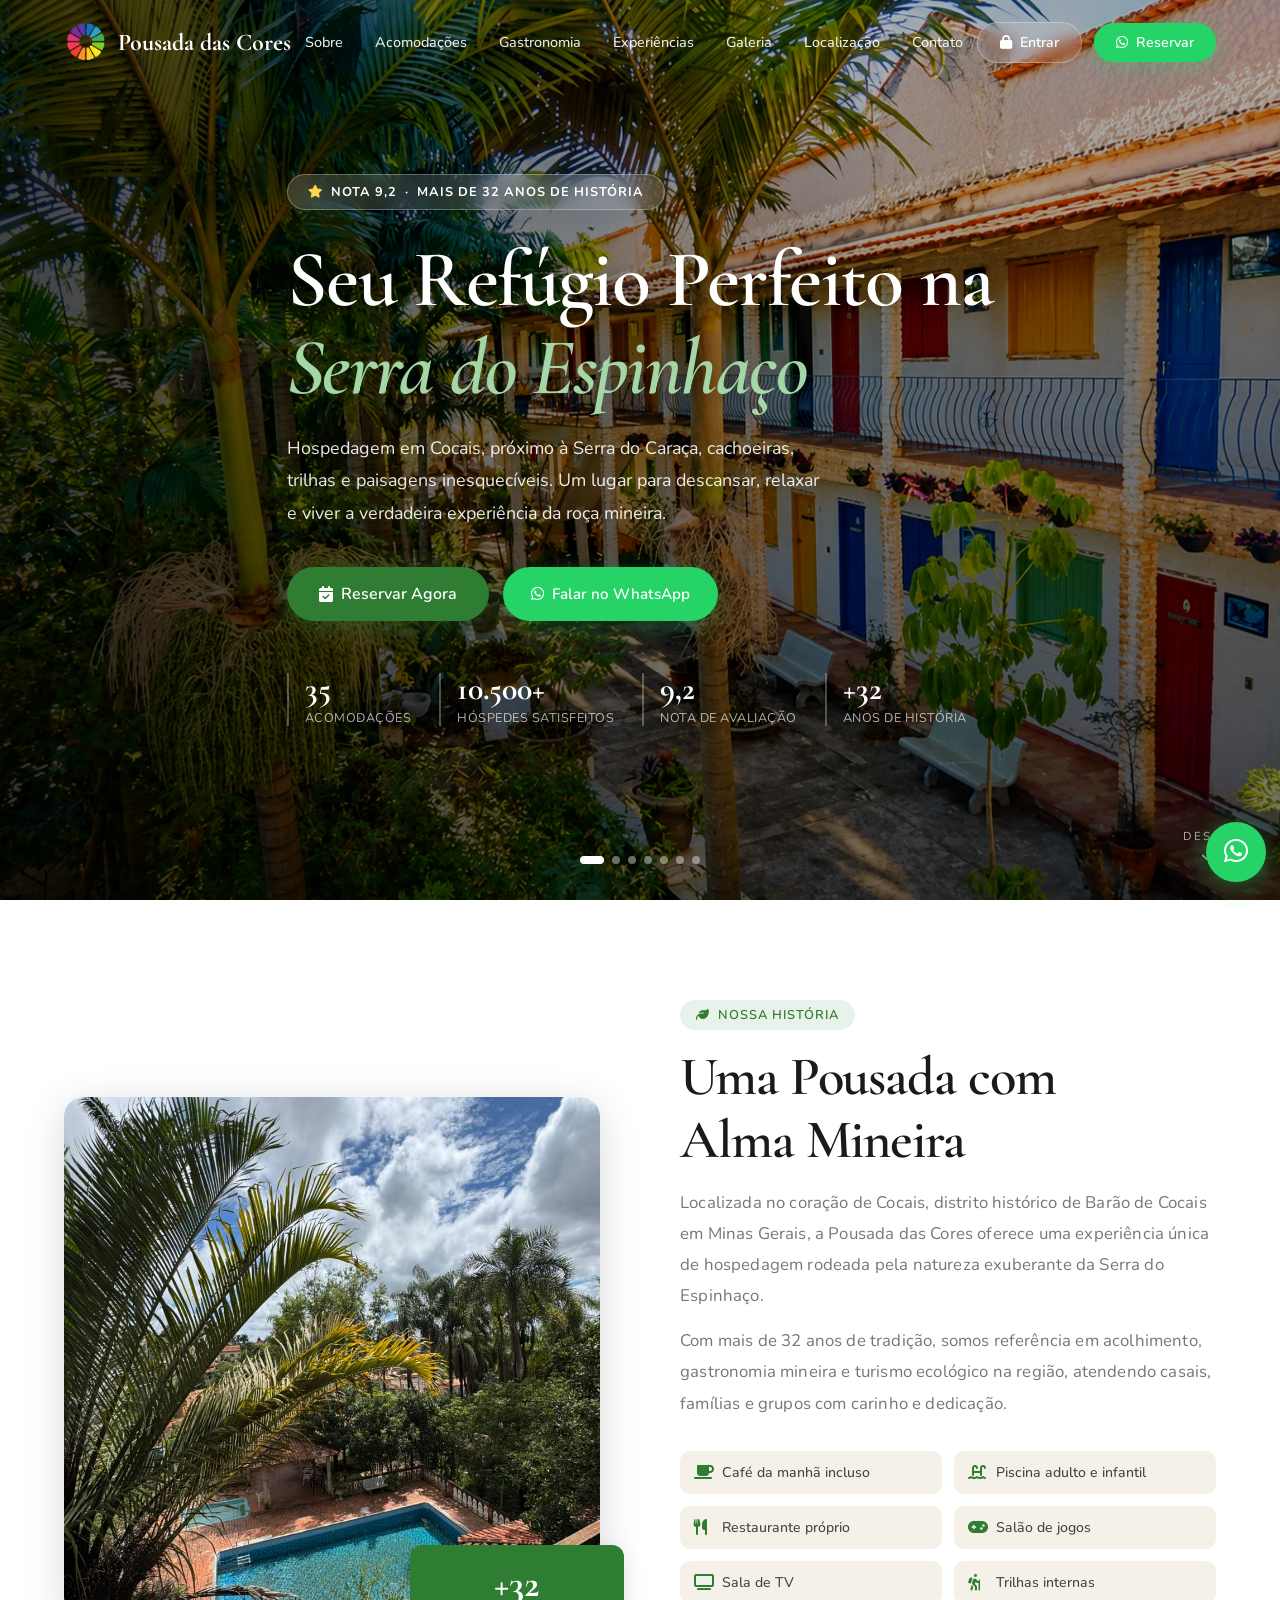
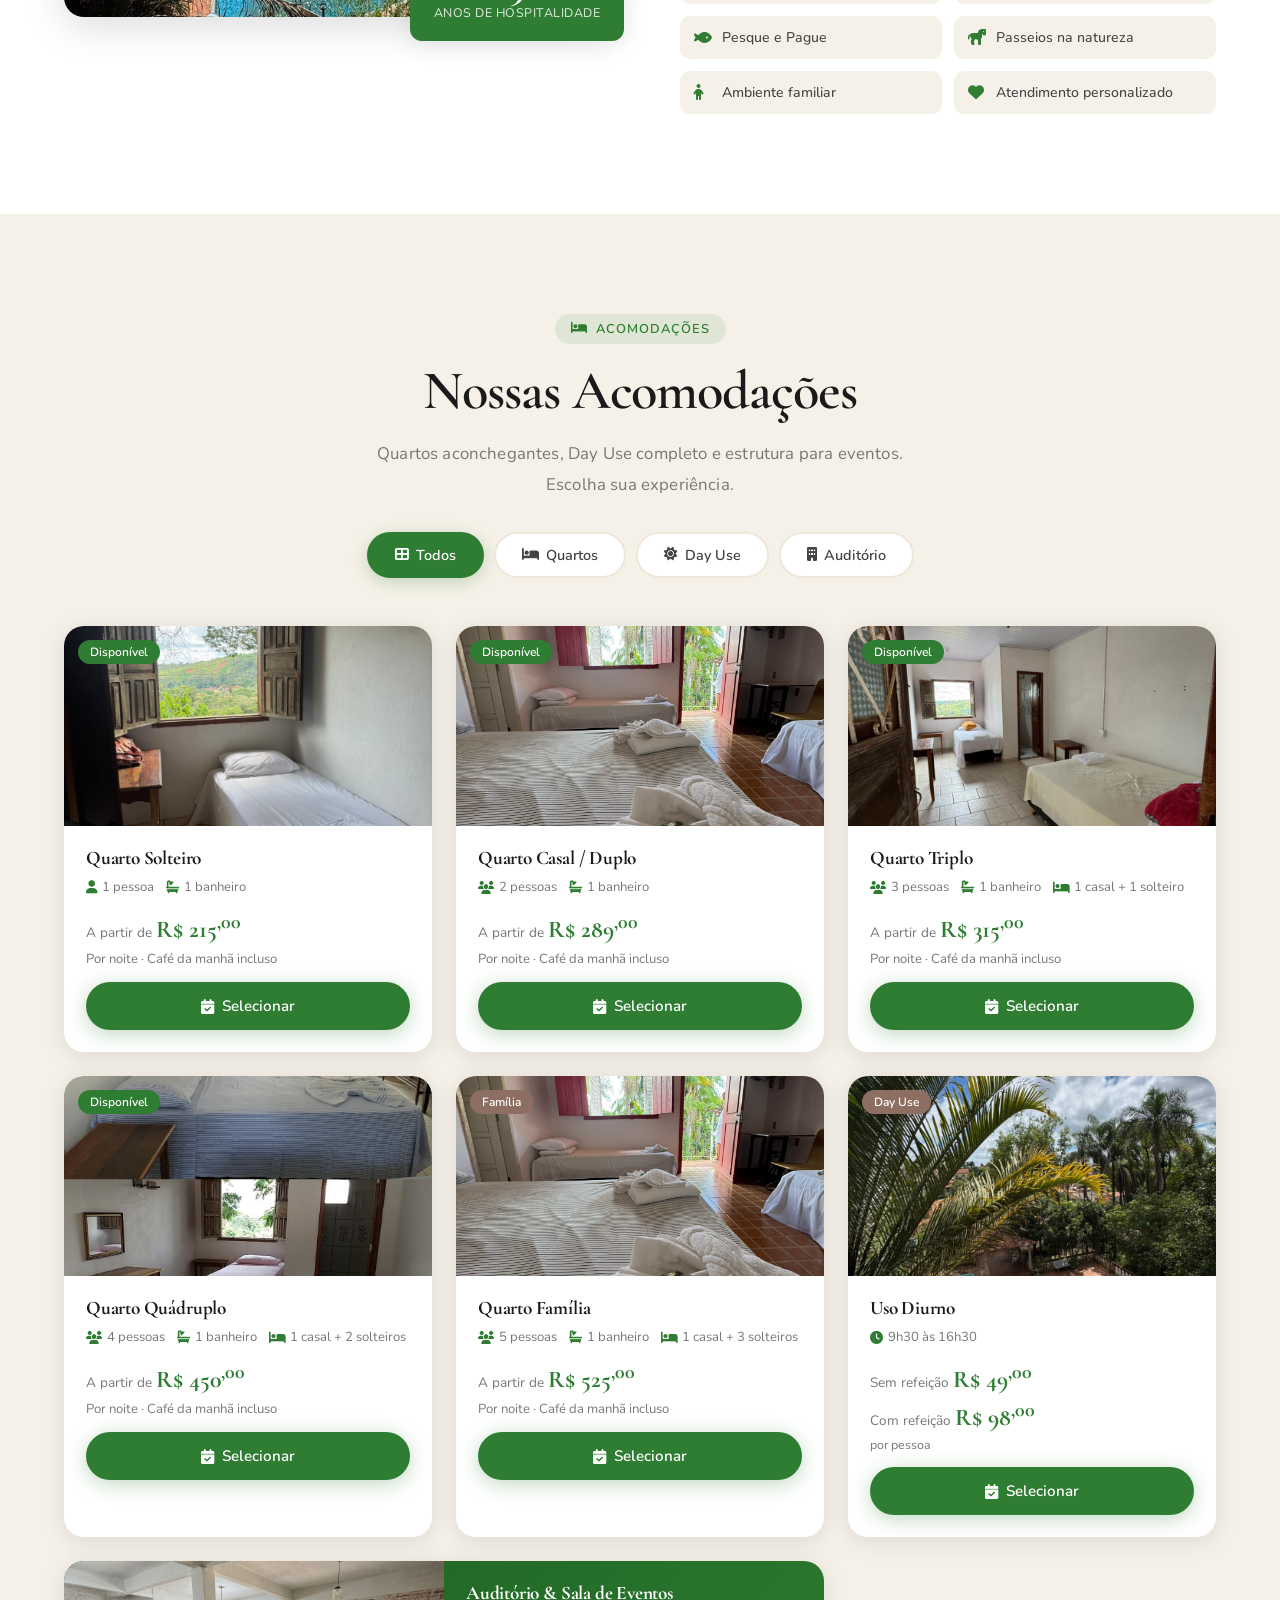
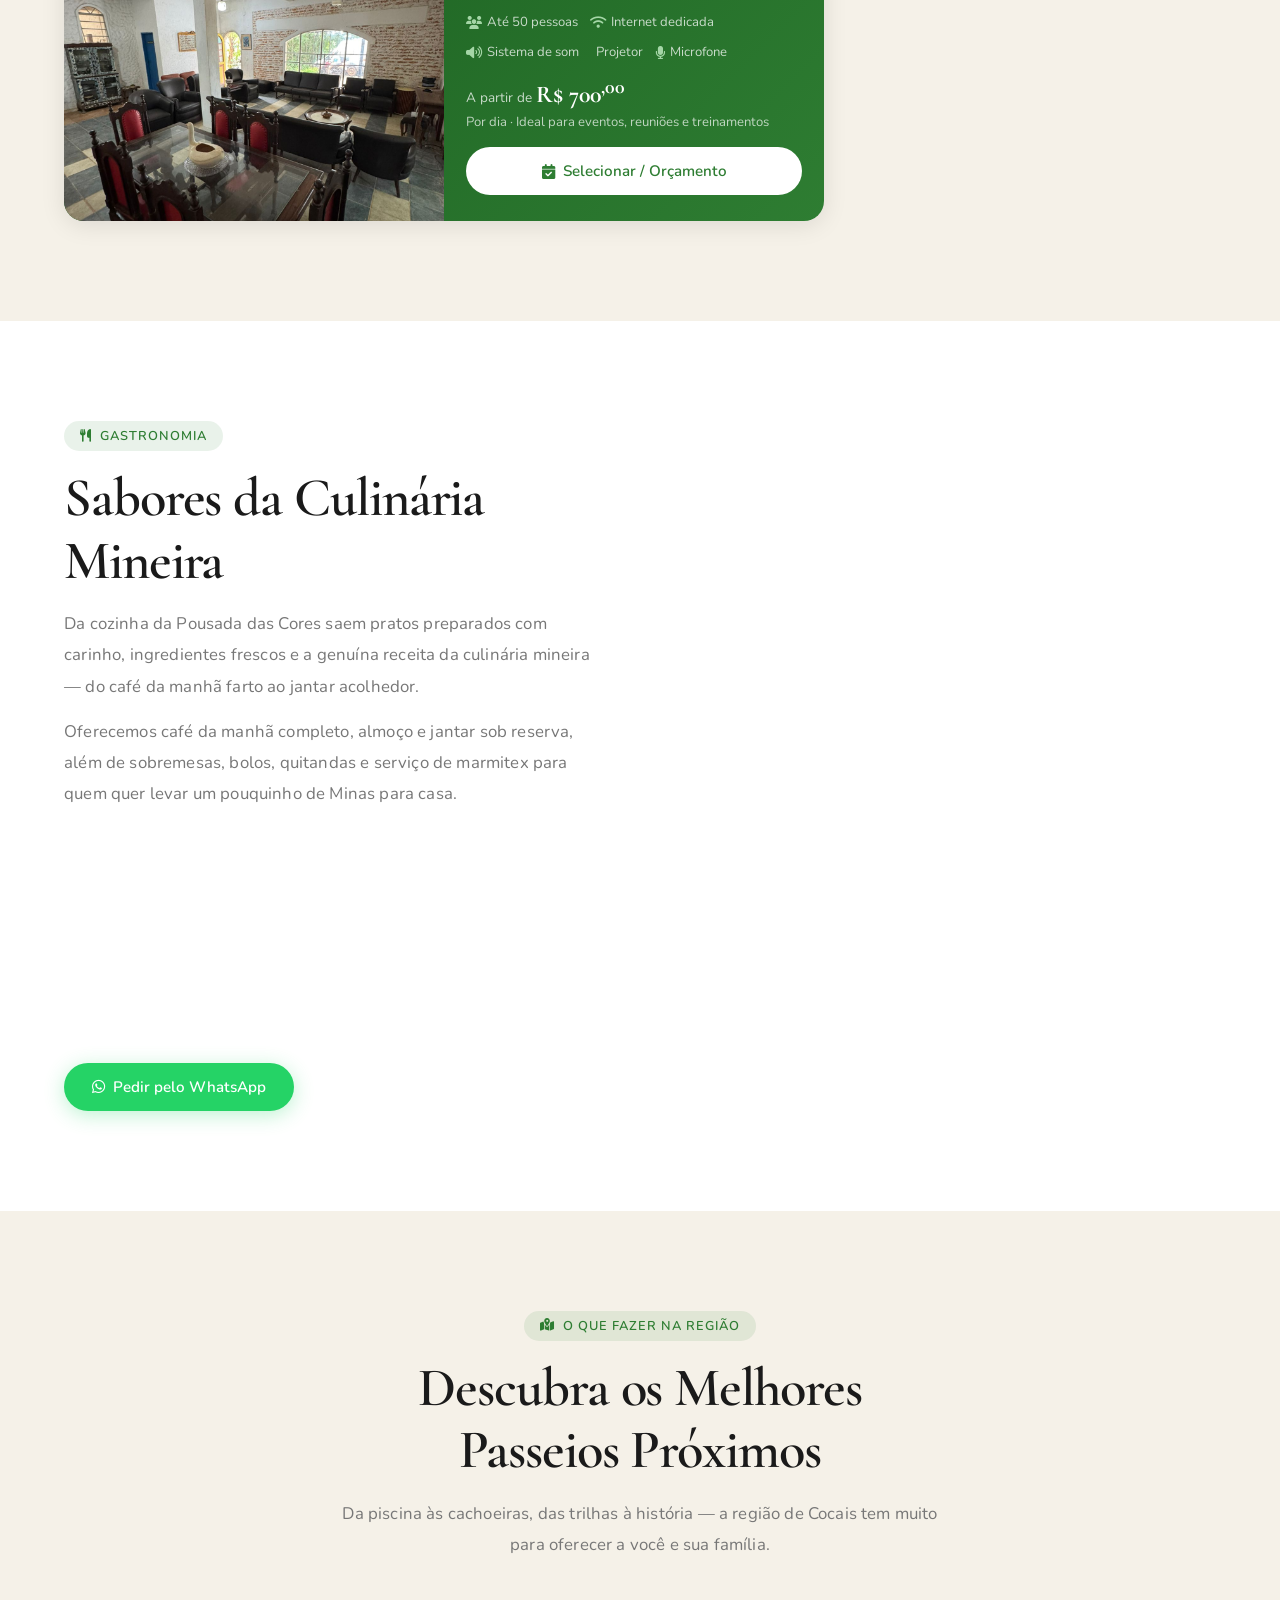
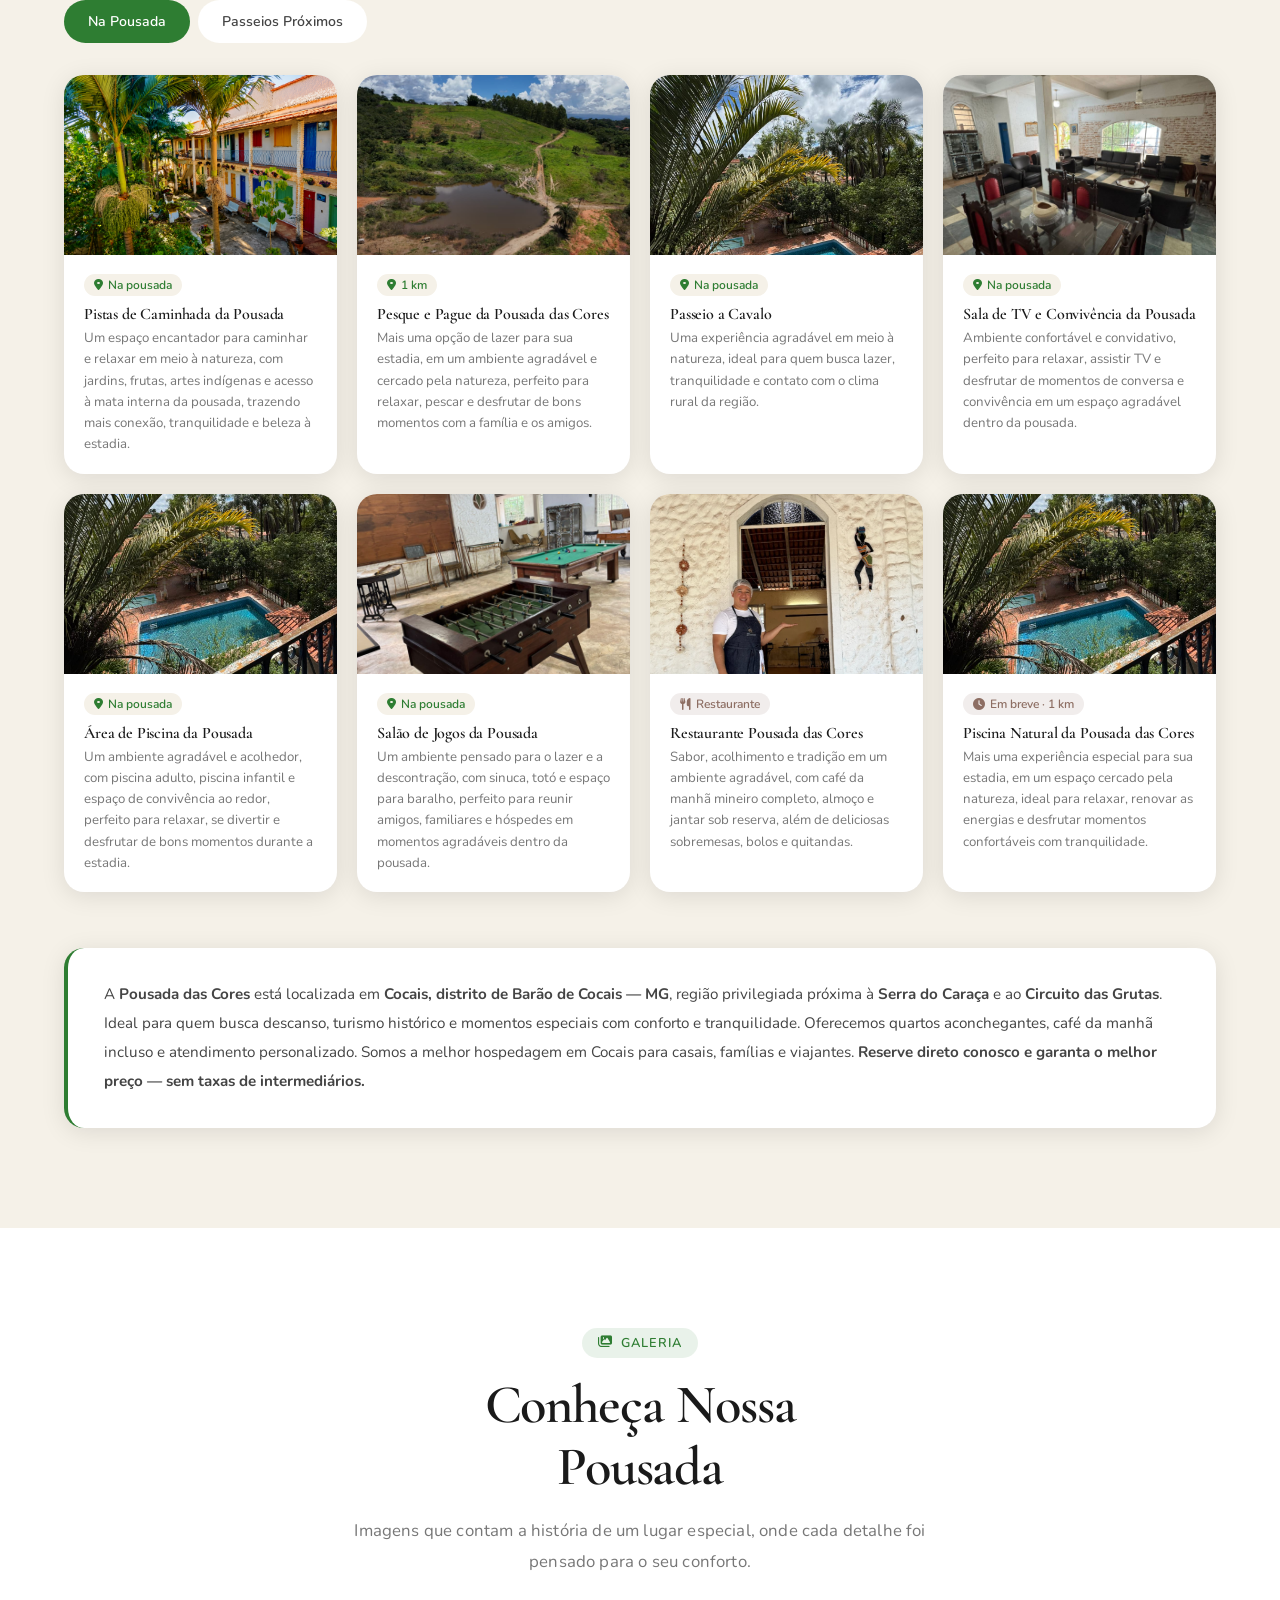
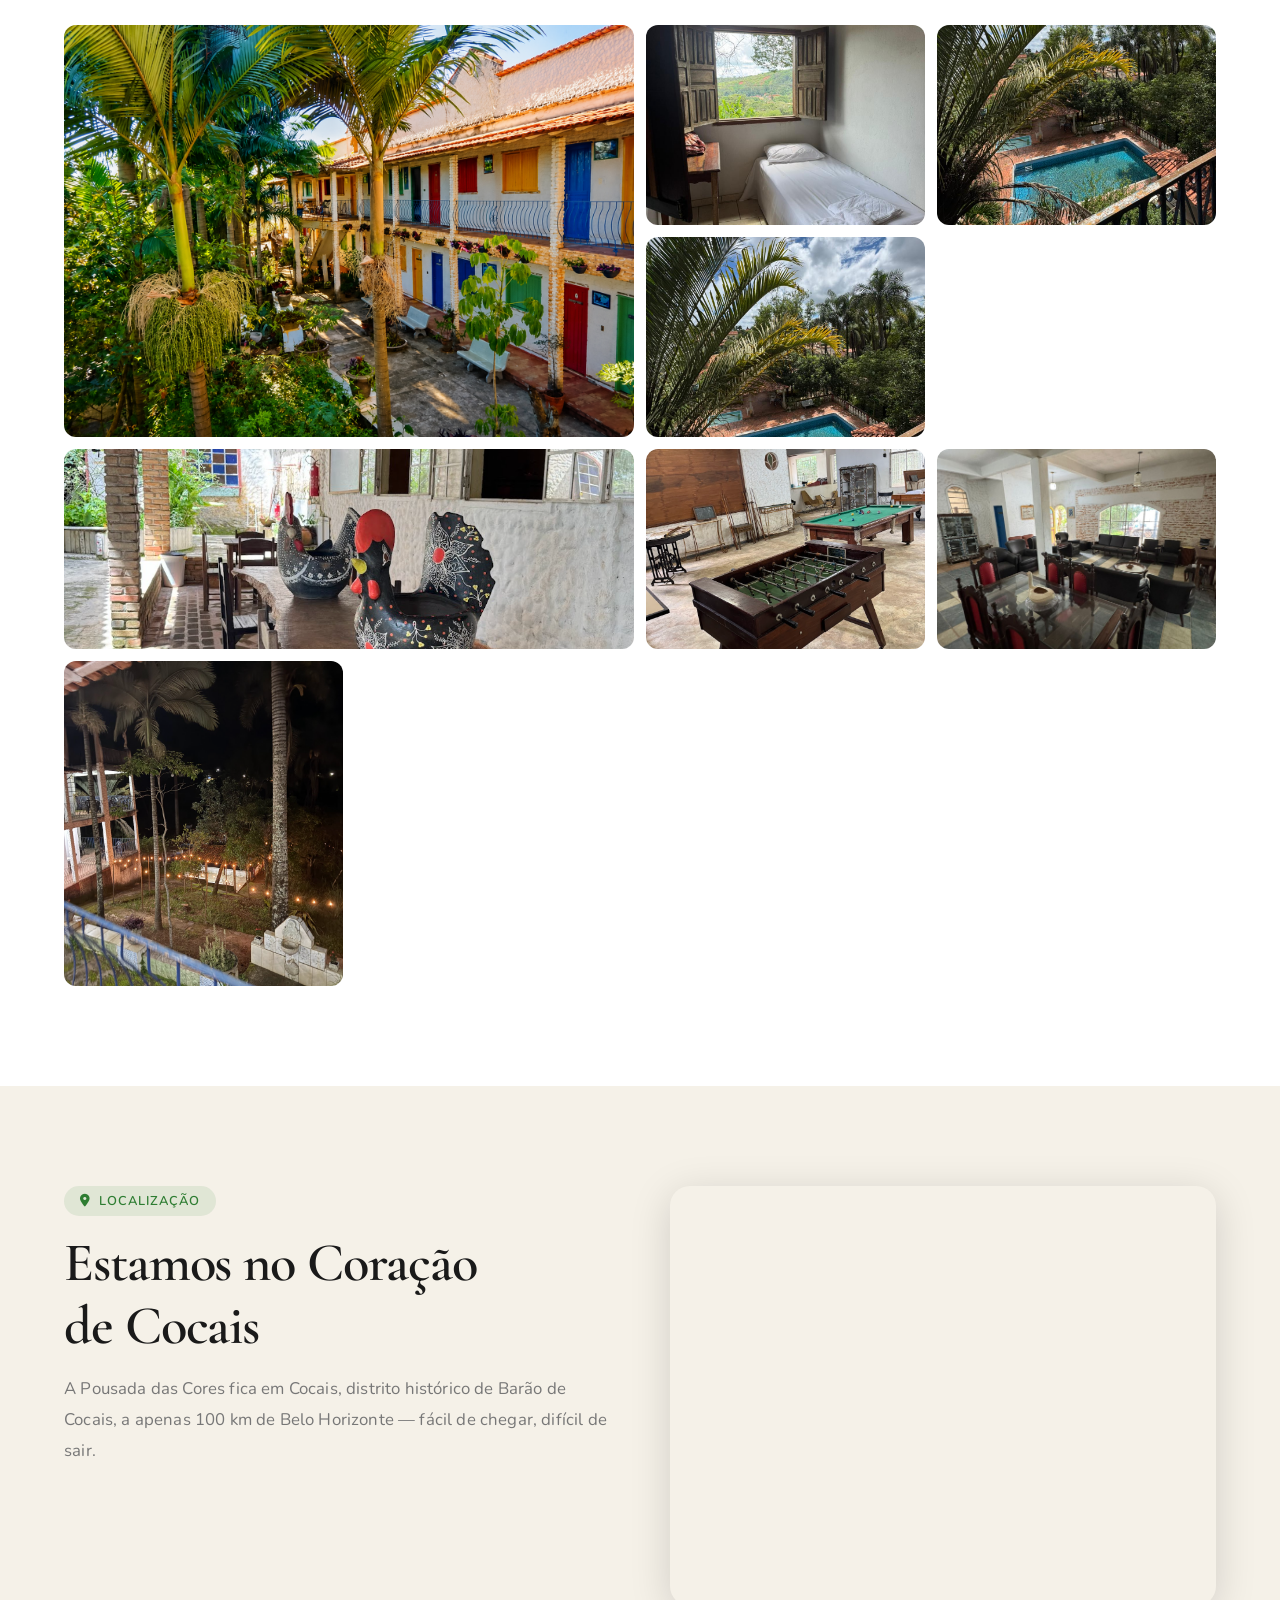
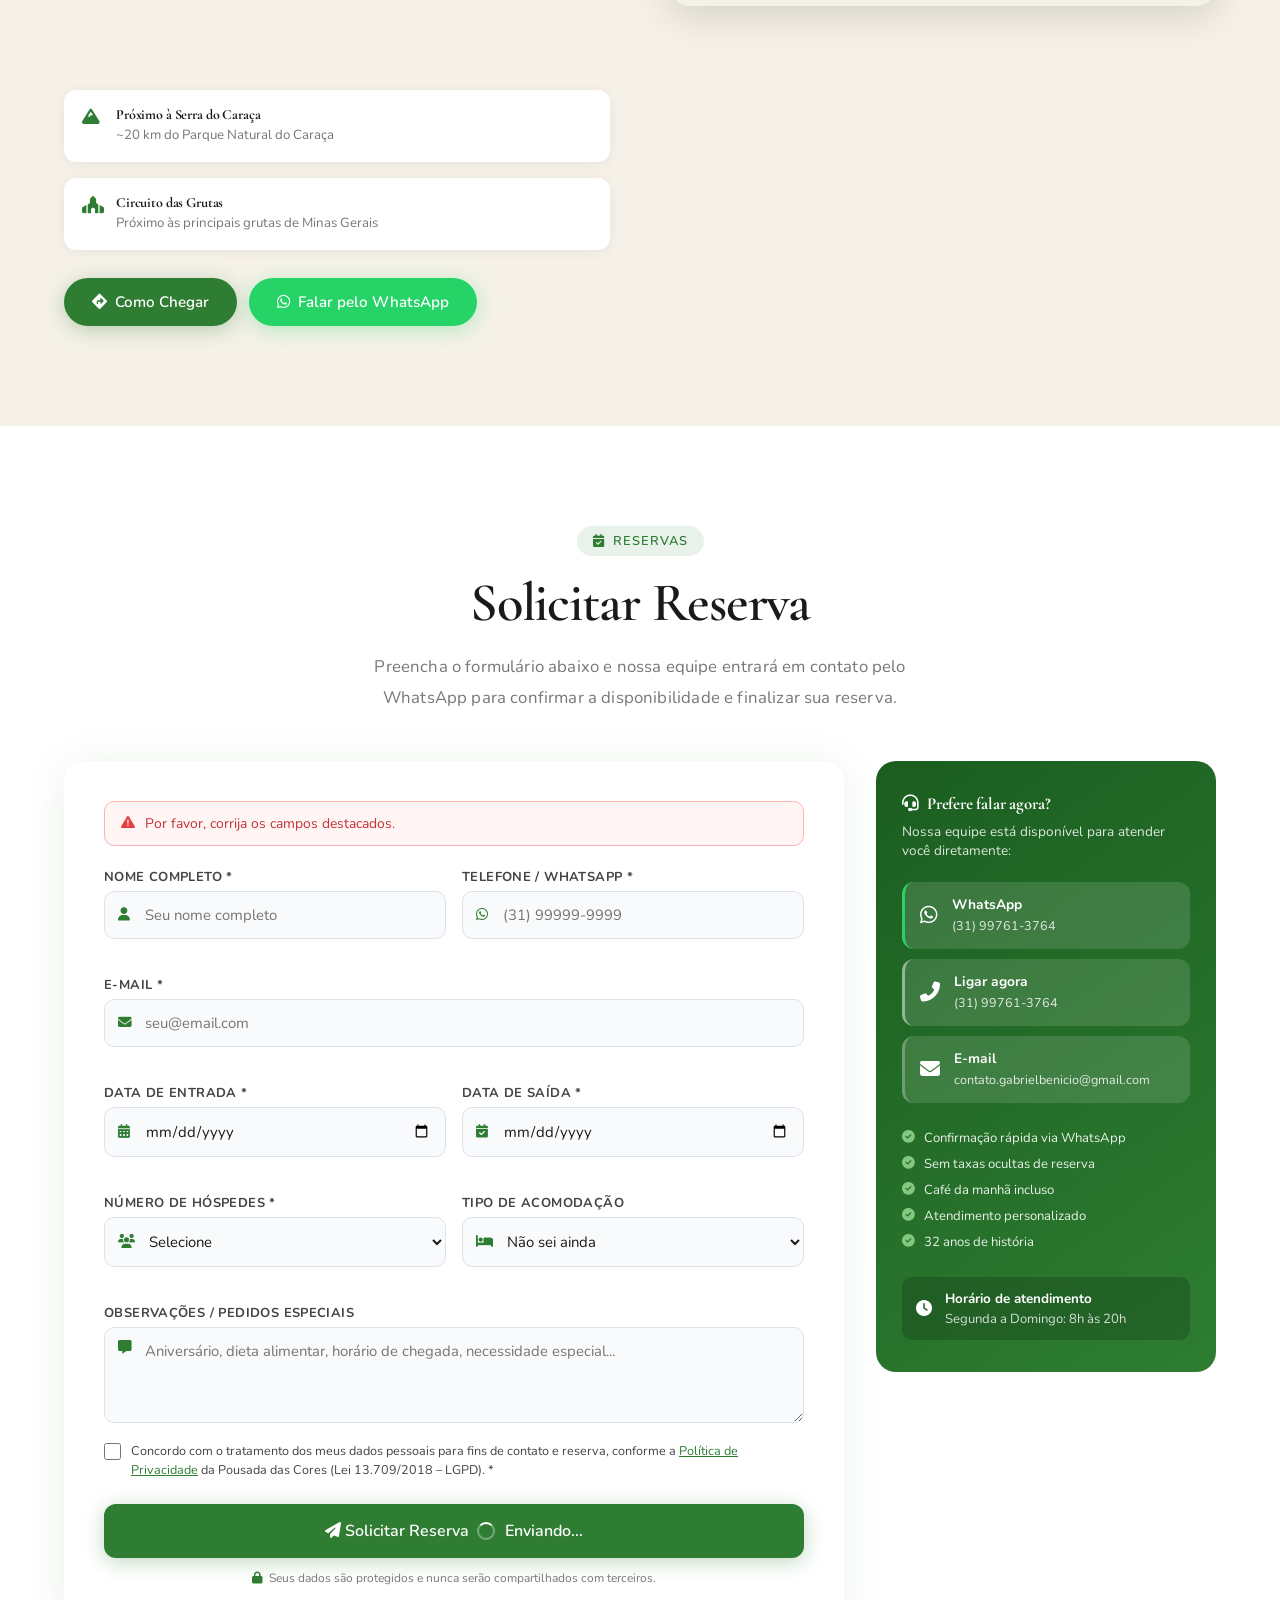
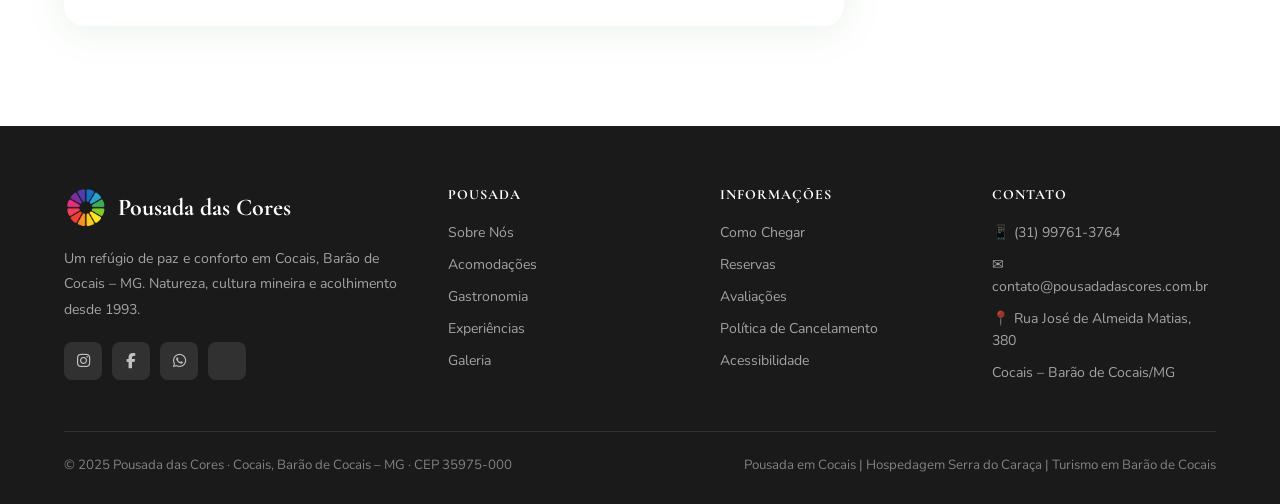
==== commit 56a1179b: "mudanca zap" ====
--- a/index.html
+++ b/index.html
@@ -34,7 +34,7 @@
     "name": "Pousada das Cores",
     "description": "Pousada aconchegante em Cocais, Barão de Cocais - MG, próxima à Serra do Caraça. Café da manhã incluso, piscina, restaurante e muito mais.",
     "url": "https://www.pousadadascores.com.br",
-    "telephone": "+55-31-99761-3764",
+    "telephone": "+55-31-97215-1140",
     "email": "contato@pousadadascores.com.br",
     "address": {
       "@type": "PostalAddress",
@@ -107,7 +107,7 @@
       <a href="login.html" class="btn btn-admin">
         <i class="fas fa-lock"></i> Entrar
       </a>
-      <a href="https://wa.me/5531997613764?text=Ol%C3%A1%21+Gostaria+de+fazer+uma+reserva+na+Pousada+das+Cores." target="_blank" class="btn btn-whatsapp">
+      <a href="https://wa.me/5531972151140?text=Ol%C3%A1%21+Gostaria+de+fazer+uma+reserva+na+Pousada+das+Cores." target="_blank" class="btn btn-whatsapp">
         <i class="fab fa-whatsapp"></i> Reservar
       </a>
     </div>
@@ -130,7 +130,7 @@
   <a href="#localizacao"  class="mobile-link"><i class="fas fa-map-marker-alt"  style="width:18px;color:#4CAF50;"></i> Localização</a>
   <a href="#contato"      class="mobile-link"><i class="fas fa-calendar-check"  style="width:18px;color:#4CAF50;"></i> Reservar</a>
   <div class="mobile-menu-footer">
-    <a href="https://wa.me/5531997613764?text=Ol%C3%A1%21+Gostaria+de+fazer+uma+reserva+na+Pousada+das+Cores." target="_blank" class="btn btn-whatsapp">
+    <a href="https://wa.me/5531972151140?text=Ol%C3%A1%21+Gostaria+de+fazer+uma+reserva+na+Pousada+das+Cores." target="_blank" class="btn btn-whatsapp">
       <i class="fab fa-whatsapp"></i> Reservar pelo WhatsApp
     </a>
     <a href="login.html" class="btn btn-admin" style="background:rgba(255,255,255,0.10);color:rgba(255,255,255,0.80);border:1.5px solid rgba(255,255,255,0.20);">
@@ -178,7 +178,7 @@
         <a href="#contato" class="btn btn-primary hero-btn-main">
           <i class="fas fa-calendar-check"></i> Reservar Agora
         </a>
-        <a href="https://wa.me/5531997613764?text=Ol%C3%A1%21+Gostaria+de+fazer+uma+reserva+na+Pousada+das+Cores."
+        <a href="https://wa.me/5531972151140?text=Ol%C3%A1%21+Gostaria+de+fazer+uma+reserva+na+Pousada+das+Cores."
            target="_blank" class="btn btn-whatsapp">
           <i class="fab fa-whatsapp"></i> Falar no WhatsApp
         </a>
@@ -483,7 +483,7 @@
             <div><h4>Ingredientes regionais</h4><p>Produtos frescos e locais de Minas</p></div>
           </div>
         </div>
-        <a href="https://wa.me/5531997613764?text=Ol%C3%A1%21+Gostaria+de+pedir+uma+refei%C3%A7%C3%A3o+na+Pousada+das+Cores." target="_blank" class="btn btn-whatsapp"><i class="fab fa-whatsapp"></i> Pedir pelo WhatsApp</a>
+        <a href="https://wa.me/5531972151140?text=Ol%C3%A1%21+Gostaria+de+pedir+uma+refei%C3%A7%C3%A3o+na+Pousada+das+Cores." target="_blank" class="btn btn-whatsapp"><i class="fab fa-whatsapp"></i> Pedir pelo WhatsApp</a>
       </div>
       <div class="gastro-img fade-up">
         <img src="imag/culina.jpg" alt="Culinária Mineira Pousada das Cores" loading="lazy" />
@@ -766,7 +766,7 @@
         </div>
         <div class="loc-buttons">
           <a href="https://www.google.com/maps/dir/?api=1&destination=R.+Jos%C3%A9+de+Almeida+Matias%2C+380%2C+Cocais%2C+Bar%C3%A3o+de+Cocais%2C+MG" target="_blank" class="btn btn-primary"><i class="fas fa-directions"></i> Como Chegar</a>
-          <a href="https://wa.me/5531997613764?text=Ol%C3%A1%21+Preciso+de+informa%C3%A7%C3%B5es+sobre+como+chegar+na+pousada." target="_blank" class="btn btn-whatsapp"><i class="fab fa-whatsapp"></i> Falar pelo WhatsApp</a>
+          <a href="https://wa.me/5531972151140?text=Ol%C3%A1%21+Preciso+de+informa%C3%A7%C3%B5es+sobre+como+chegar+na+pousada." target="_blank" class="btn btn-whatsapp"><i class="fab fa-whatsapp"></i> Falar pelo WhatsApp</a>
         </div>
       </div>
       <div class="loc-map">
@@ -940,7 +940,7 @@
           <h3><i class="fas fa-headset"></i> Prefere falar agora?</h3>
           <p>Nossa equipe está disponível para atender você diretamente:</p>
 
-          <a href="https://wa.me/5531997613764?text=Ol%C3%A1%21+Gostaria+de+fazer+uma+reserva+na+Pousada+das+Cores."
+          <a href="https://wa.me/5531972151140?text=Ol%C3%A1%21+Gostaria+de+fazer+uma+reserva+na+Pousada+das+Cores."
              target="_blank" class="rsv-contact-item rsv-wa">
             <i class="fab fa-whatsapp"></i>
             <div>
@@ -949,7 +949,7 @@
             </div>
           </a>
 
-          <a href="tel:+5531997613764" class="rsv-contact-item rsv-tel">
+          <a href="tel:+5531972151140" class="rsv-contact-item rsv-tel">
             <i class="fas fa-phone-alt"></i>
             <div>
               <strong>Ligar agora</strong>
@@ -1001,7 +1001,7 @@
         <div class="social-links">
           <a href="#" class="social-link" aria-label="Instagram"><i class="fab fa-instagram"></i></a>
           <a href="#" class="social-link" aria-label="Facebook"><i class="fab fa-facebook-f"></i></a>
-          <a href="https://wa.me/5531997613764" target="_blank" class="social-link" aria-label="WhatsApp"><i class="fab fa-whatsapp"></i></a>
+          <a href="https://wa.me/5531972151140" target="_blank" class="social-link" aria-label="WhatsApp"><i class="fab fa-whatsapp"></i></a>
           <a href="#" class="social-link" aria-label="TripAdvisor"><i class="fab fa-tripadvisor"></i></a>
         </div>
       </div>
@@ -1047,7 +1047,7 @@
 ============================== -->
 <div class="whatsapp-float">
   <div class="wa-tooltip">Fale conosco pelo WhatsApp!</div>
-  <a href="https://wa.me/5531997613764?text=Ol%C3%A1%21+Gostaria+de+fazer+uma+reserva+na+Pousada+das+Cores." target="_blank" class="wa-btn" aria-label="Falar pelo WhatsApp">
+  <a href="https://wa.me/5531972151140?text=Ol%C3%A1%21+Gostaria+de+fazer+uma+reserva+na+Pousada+das+Cores." target="_blank" class="wa-btn" aria-label="Falar pelo WhatsApp">
     <i class="fab fa-whatsapp"></i>
   </a>
 </div>
@@ -1903,7 +1903,7 @@
       const noites = (qCiDate && qCoDate) ? Math.round((qCoDate - qCiDate) / 86400000) : '—';
       msg += `Check-in: ${fmtD(qCiDate)}\nCheck-out: ${fmtD(qCoDate)}\nNoites: ${noites}\nHóspedes: ${qGuests} pessoa(s)\nTotal: ${totalVal}\n\nPosso confirmar? Aguardo retorno! 😊`;
     }
-    window.open(`https://wa.me/5531997613764?text=${encodeURIComponent(msg)}`, '_blank');
+    window.open(`https://wa.me/5531972151140?text=${encodeURIComponent(msg)}`, '_blank');
   }
 
   /* ── Calendário ── */
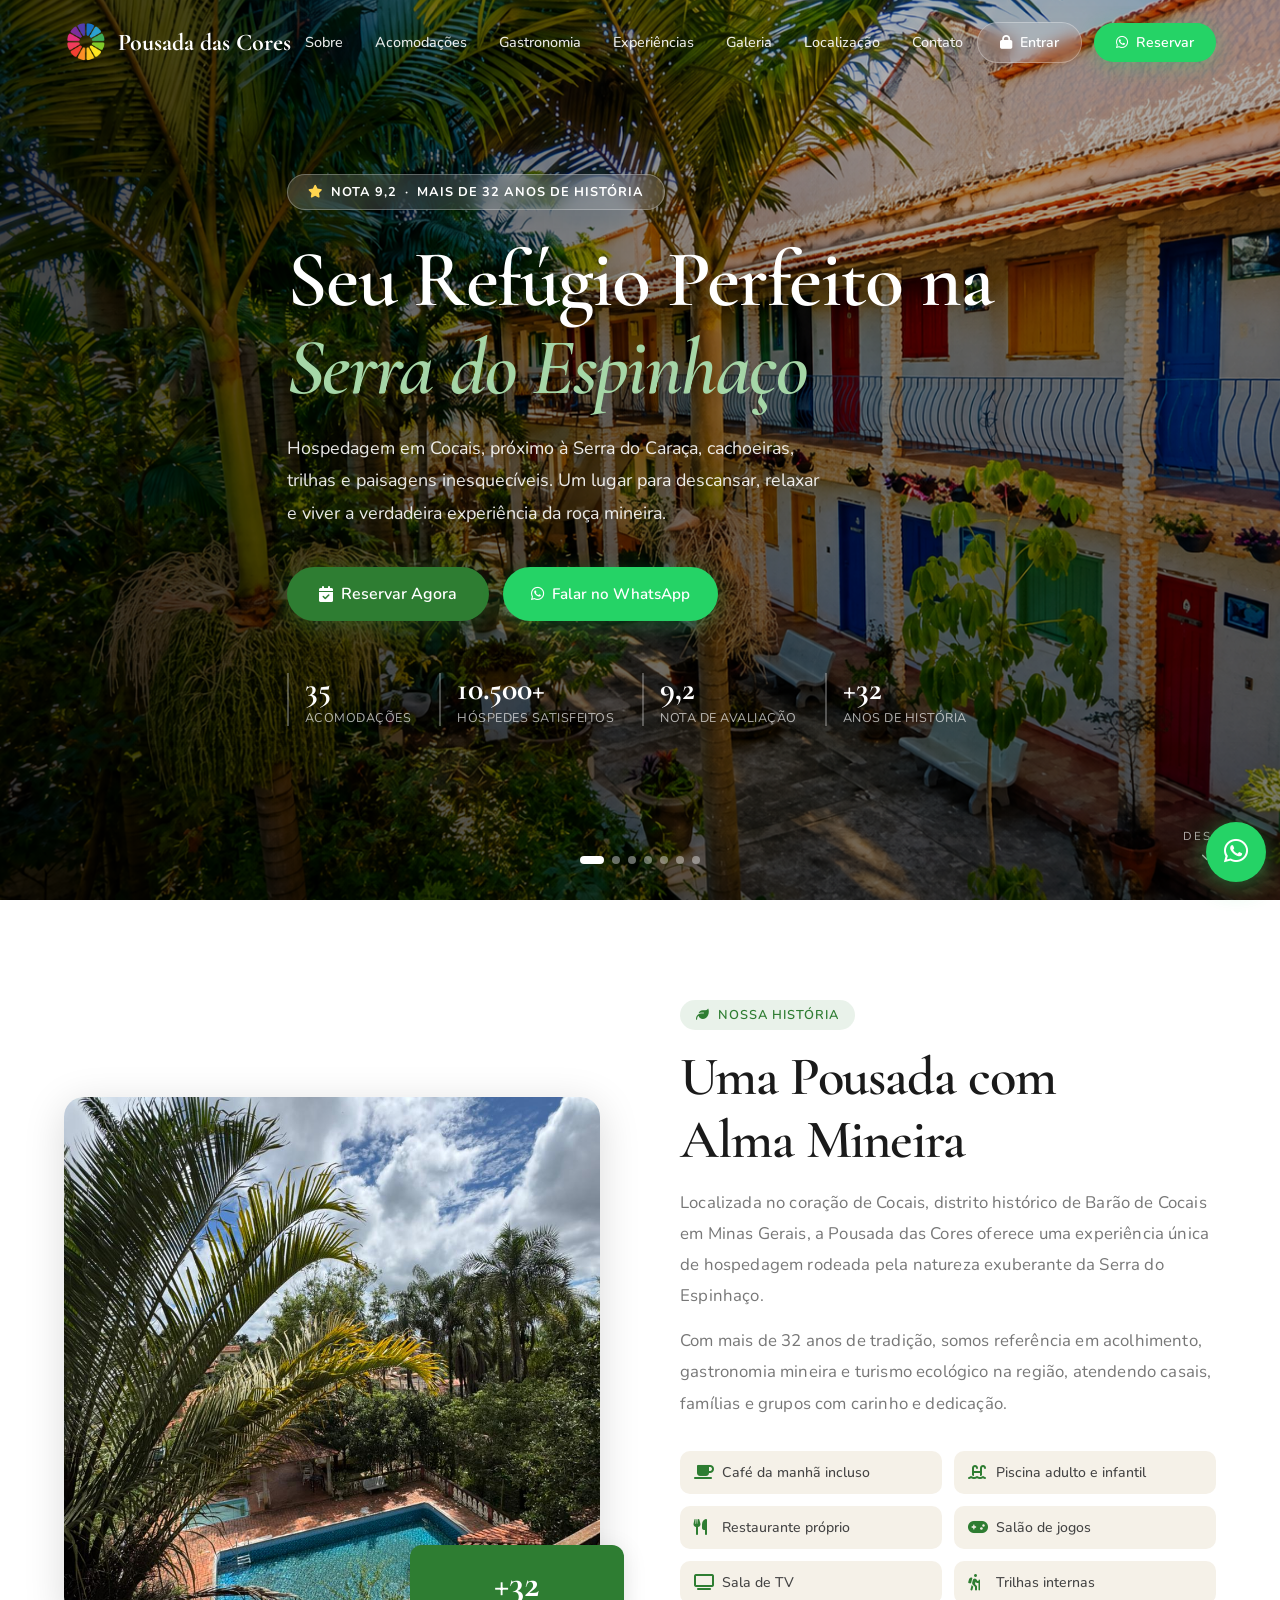
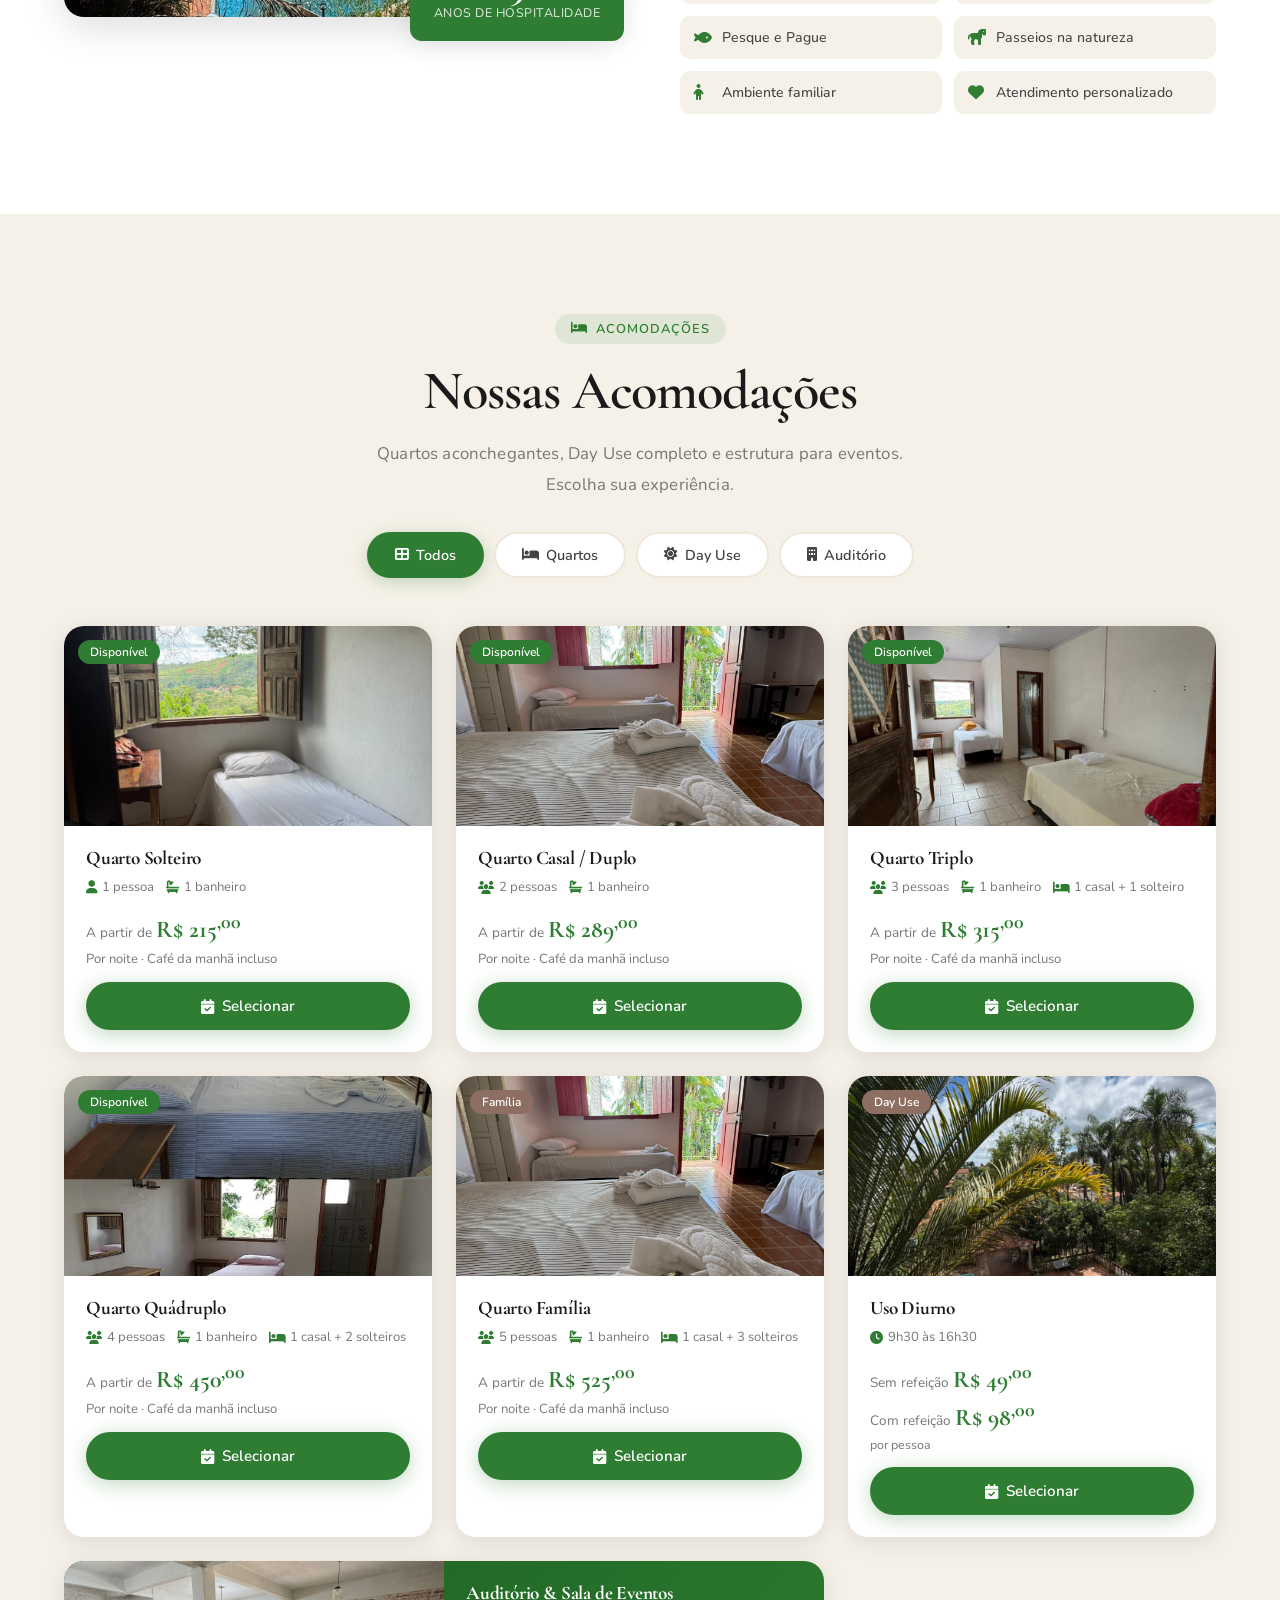
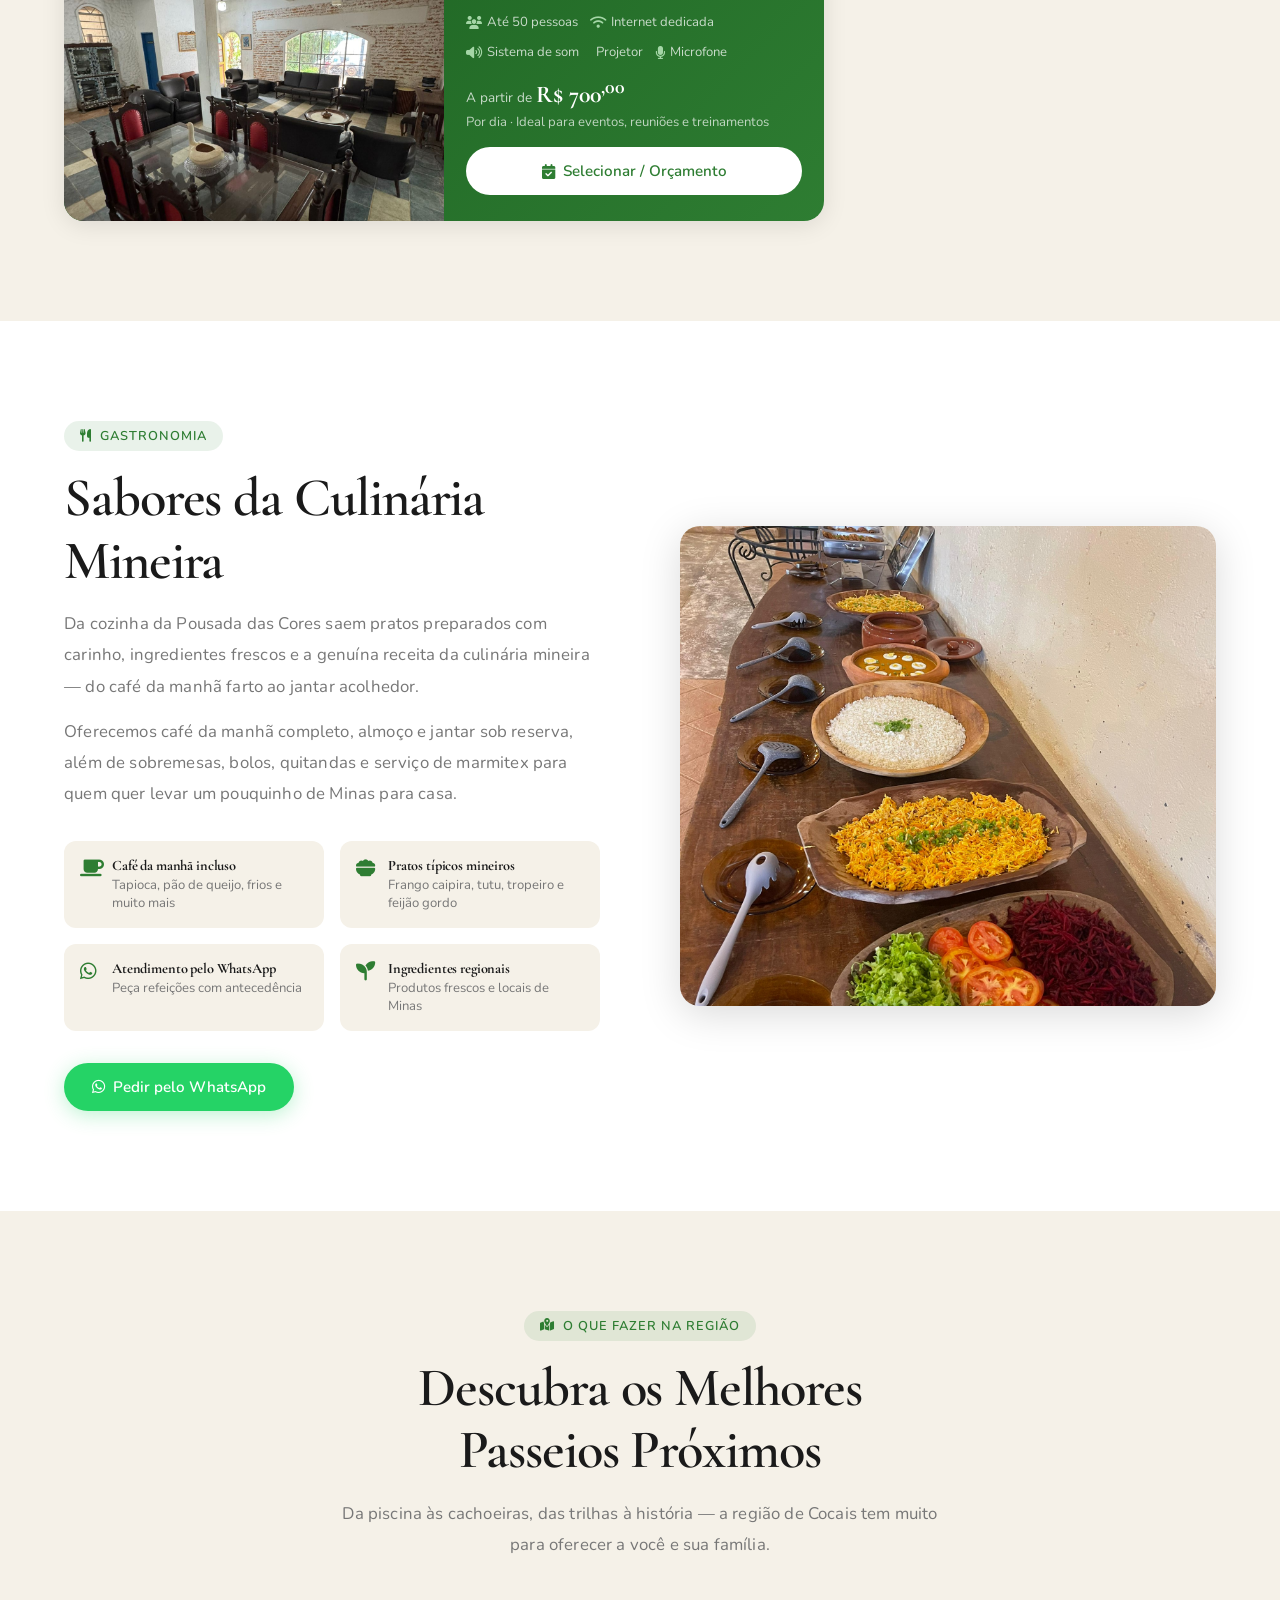
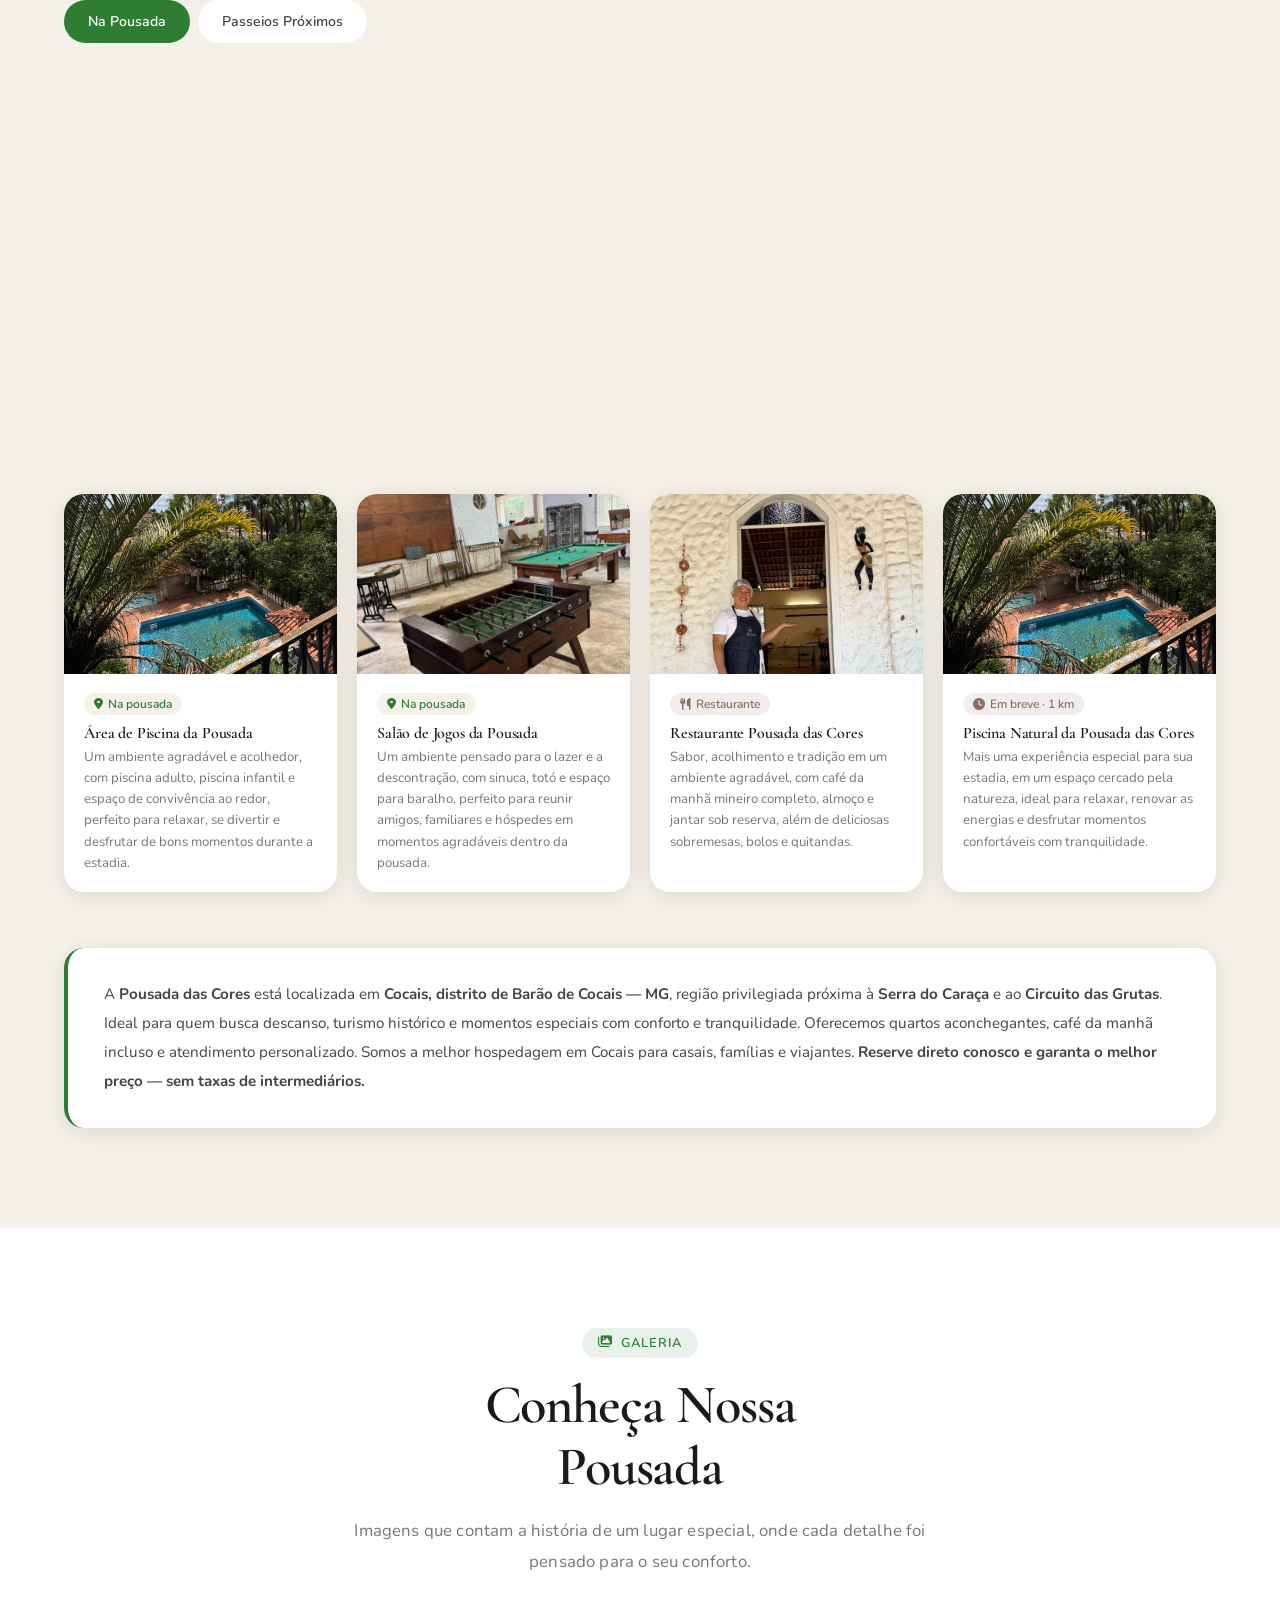
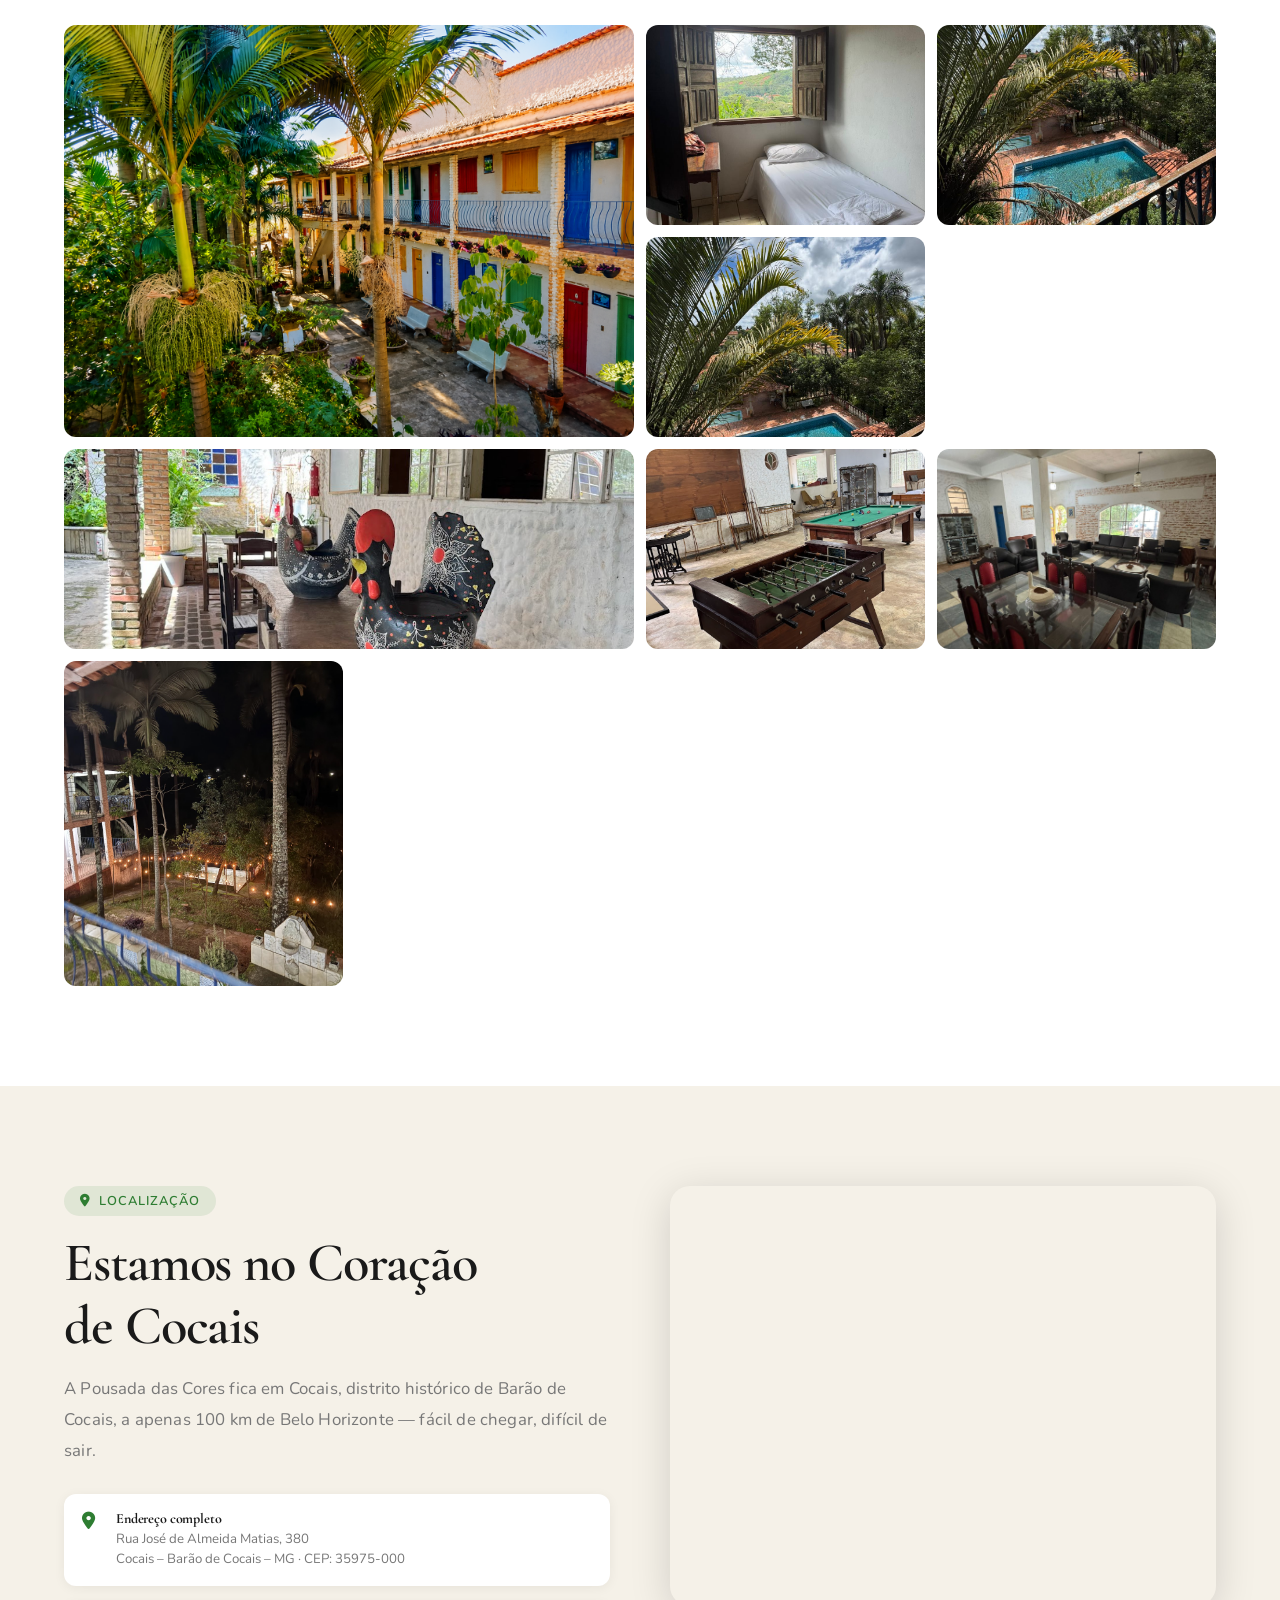
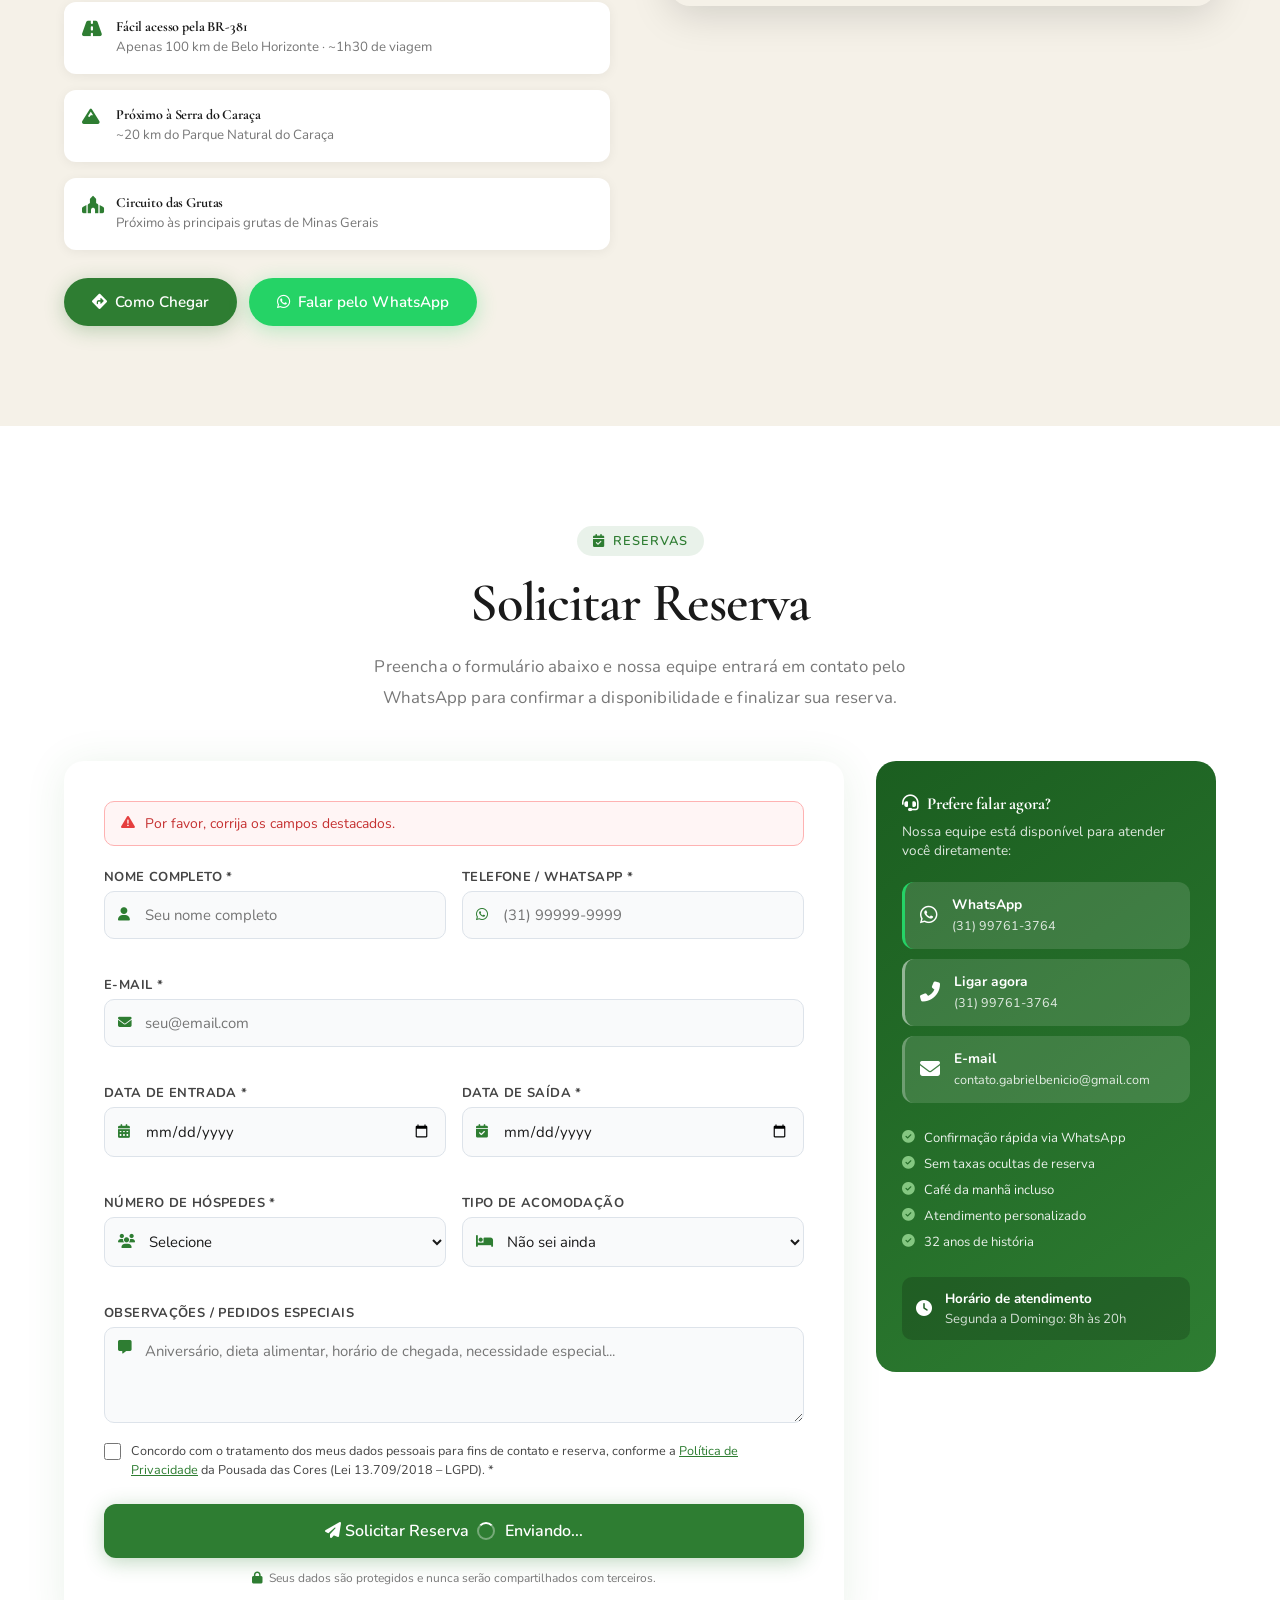
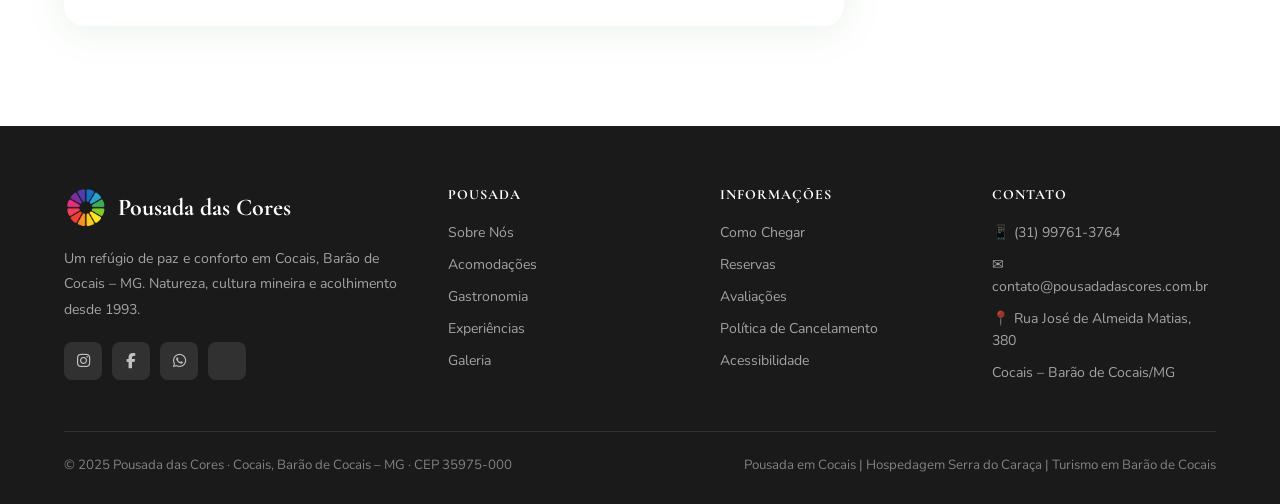
==== commit 389ded2f: "correcao no mobile" ====
--- a/index.html
+++ b/index.html
@@ -1274,8 +1274,10 @@
     document.body.style.overflow = '';
   }
 
-  hamburger.addEventListener('click', openMenu);
-  mobileClose.addEventListener('click', closeMenu);
+  hamburger.addEventListener('click', () => {
+    mobileMenu.classList.contains('active') ? closeMenu() : openMenu();
+  });
+  if (mobileClose) mobileClose.addEventListener('click', closeMenu);
   menuBackdrop.addEventListener('click', closeMenu);
   document.querySelectorAll('.mobile-link').forEach(l =>
     l.addEventListener('click', closeMenu)
--- a/style.css
+++ b/style.css
@@ -246,17 +246,7 @@
       display: flex; flex-direction: column; gap: 10px;
     }
     .mobile-menu-footer .btn { justify-content: center; }
-    .mobile-close {
-      position: absolute; top: 14px; right: 16px;
-      width: 36px; height: 36px;
-      background: rgba(255,255,255,0.10);
-      border-radius: 50%;
-      display: flex; align-items: center; justify-content: center;
-      color: rgba(255,255,255,0.80);
-      cursor: pointer; font-size: 0.92rem;
-      transition: background 0.2s;
-    }
-    .mobile-close:hover { background: rgba(255,255,255,0.20); }
+    .mobile-close { display: none; }
 
     /* Backdrop */
     .menu-backdrop {
@@ -1771,6 +1761,15 @@
       .rsv-form-card { padding: 28px 20px; }
       .rsv-grid-2 { grid-template-columns: 1fr; }
 
+      /* Hero: subtítulo limitado a 2 linhas em tablet/mobile médio */
+      .hero-subtitle {
+        display: -webkit-box;
+        -webkit-line-clamp: 2;
+        line-clamp: 2;
+        -webkit-box-orient: vertical;
+        overflow: hidden;
+      }
+
       /* Footer */
       .footer-grid { grid-template-columns: 1fr 1fr; gap: 28px; }
       .footer-bottom { flex-direction: column; text-align: center; }
@@ -1781,21 +1780,35 @@
       .container { padding: 0 16px; }
       .section { padding: 50px 0; }
 
-      /* Hero */
+      /* Hero mobile — foco em captura de leads */
       .hero-title { font-size: clamp(1.8rem, 7vw, 2.6rem); }
-      .hero-subtitle { font-size: 0.95rem; }
-      .hero-badge { font-size: 0.72rem; padding: 7px 14px; }
-      .hero-buttons { flex-direction: column; align-items: stretch; }
-      .hero-buttons .btn { justify-content: center; width: 100%; }
-      .hero-stats { display: grid; grid-template-columns: 1fr 1fr; gap: 16px 20px; }
-      .hero-stat .num { font-size: 1.7rem; }
+      .hero-subtitle { display: none; }           /* Remove texto longo — título basta */
+      .hero-badge { font-size: 0.72rem; padding: 7px 14px; margin-bottom: 18px; }
+
+      /* Botões: WhatsApp primeiro (CTA principal de captura) */
+      .hero-buttons { flex-direction: column; align-items: stretch; gap: 10px; margin-bottom: 36px; }
+      .hero-buttons .btn   { justify-content: center; width: 100%; }
+      .hero-btn-main       { order: 2; opacity: 0.92; }
+      .hero-buttons .btn-whatsapp {
+        order: 1;
+        padding: 16px 24px;
+        font-size: 1.02rem;
+        font-weight: 700;
+        box-shadow: 0 6px 28px rgba(37,211,102,0.50);
+      }
+
+      /* Estatísticas: mantém só as 2 mais impactantes (hóspedes + anos) */
+      .hero-stats { display: grid; grid-template-columns: 1fr 1fr; gap: 14px 20px; }
+      .hero-stats .hero-stat:nth-child(1),
+      .hero-stats .hero-stat:nth-child(3) { display: none; } /* oculta acomodações e nota (já está no badge) */
+      .hero-stat .num   { font-size: 1.7rem; }
       .hero-stat .label { font-size: 0.72rem; }
+
       .hero-slide-prev, .hero-slide-next { display: none; }
       .hero-scroll { display: none; }
       .hero-dots { bottom: 20px; }
       .hero-overlay {
-        background:
-          linear-gradient(to bottom, rgba(0,0,0,0.50) 0%, rgba(0,0,0,0.62) 100%);
+        background: linear-gradient(to bottom, rgba(0,0,0,0.52) 0%, rgba(0,0,0,0.68) 100%);
       }
 
       /* Seções - títulos */
@@ -1848,7 +1861,6 @@
     @media (max-width: 380px) {
       .container { padding: 0 12px; }
       .hero-title { font-size: 1.55rem; }
-      .hero-subtitle { font-size: 0.88rem; }
       .hero-stat .num { font-size: 1.5rem; }
       .hero-stat .label { font-size: 0.65rem; }
       .hero-stats { grid-template-columns: 1fr 1fr; gap: 10px; }
@@ -1941,13 +1953,6 @@
       min-height: 44px;
       justify-content: center;
     }
-    .mobile-close {
-      width: 44px;
-      height: 44px;
-      top: 10px;
-      right: 12px;
-    }
-
     /* ── Dispositivos touch: remove hover effects persistentes ── */
     @media (hover: none) and (pointer: coarse) {
       .hero-slide-prev,
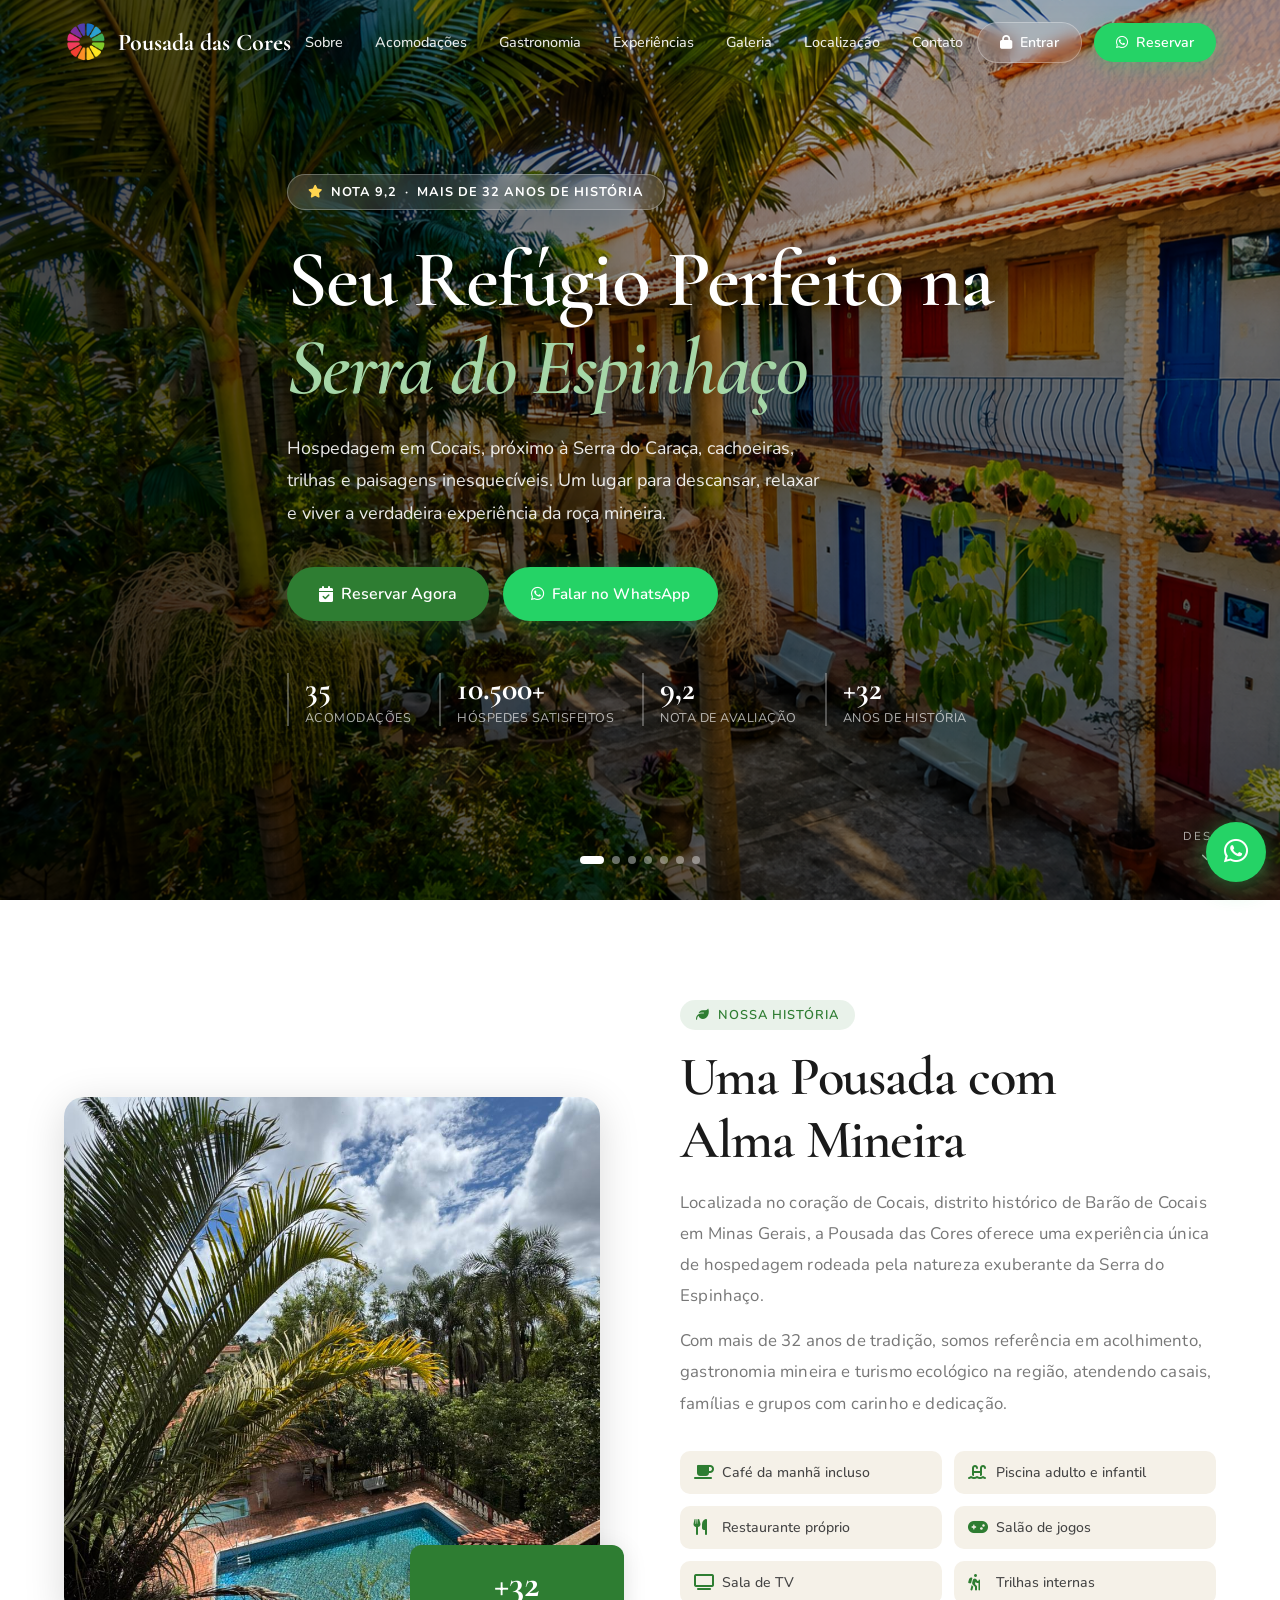
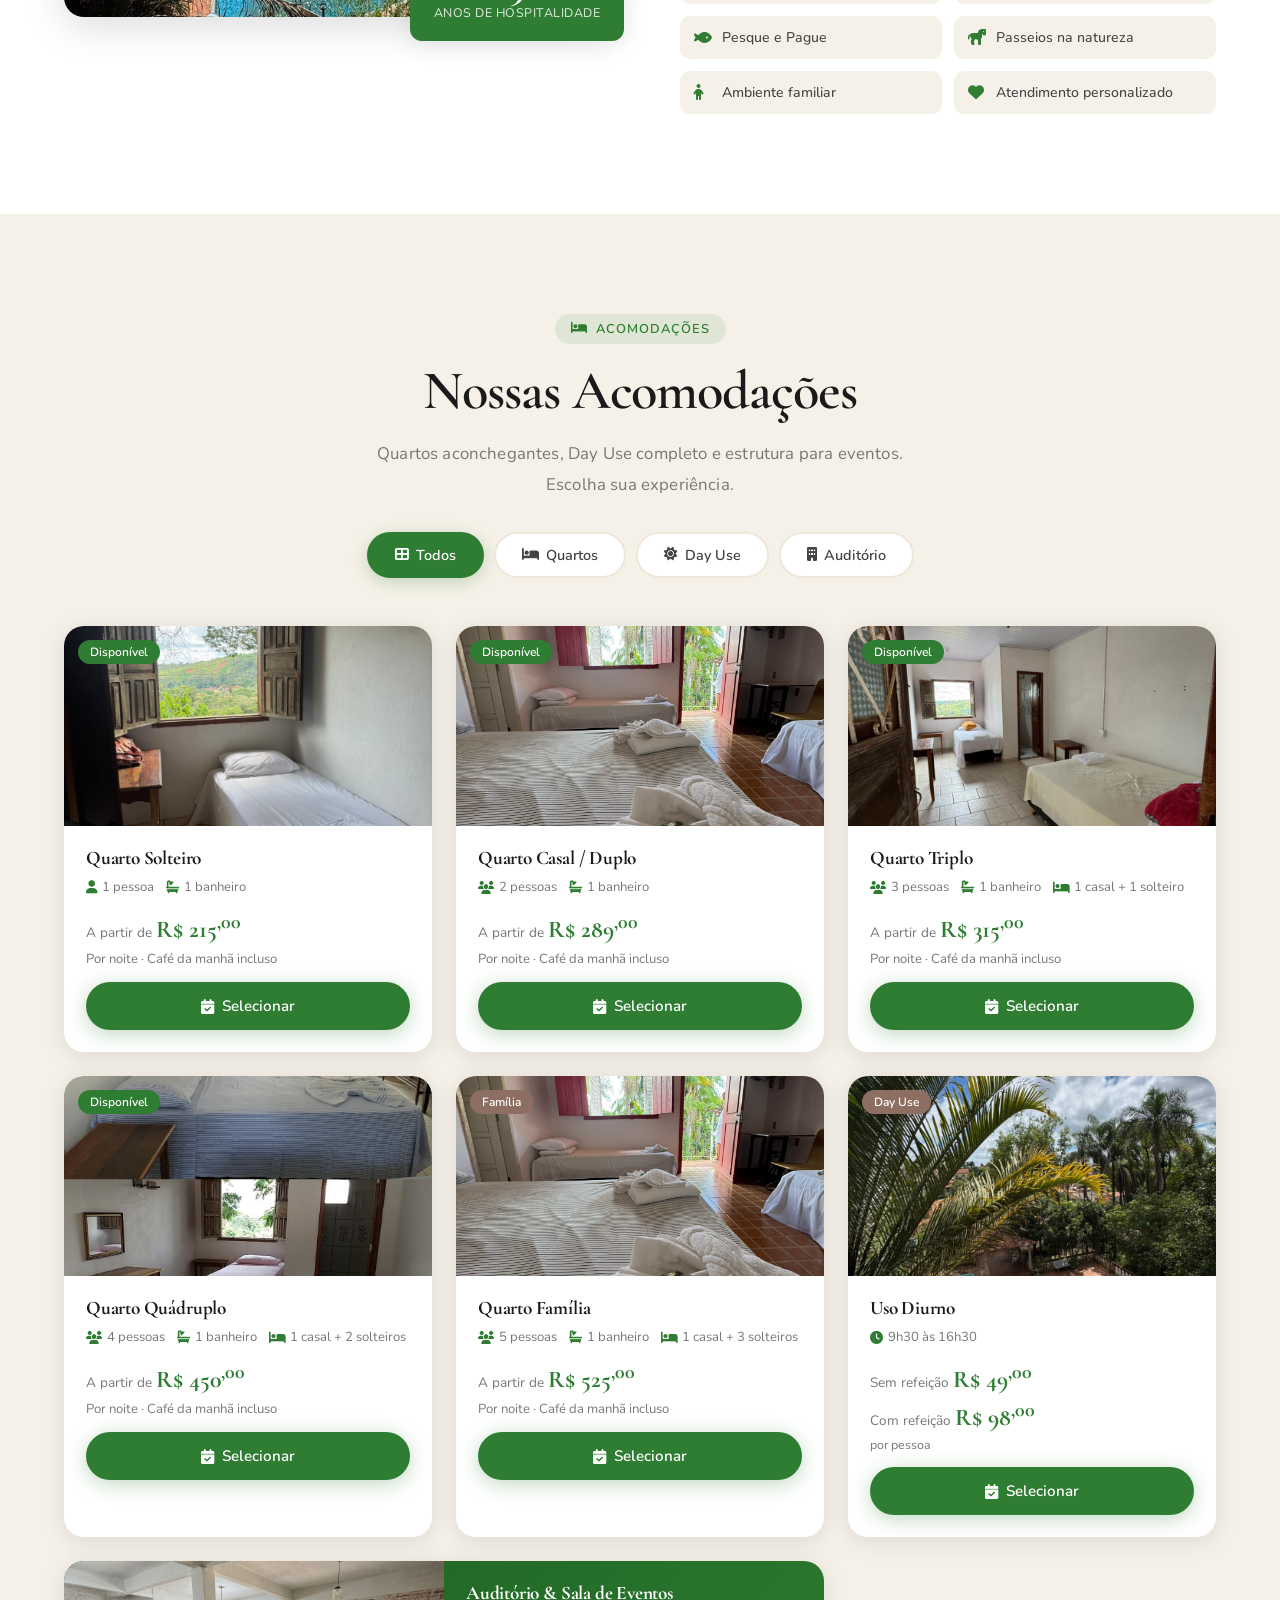
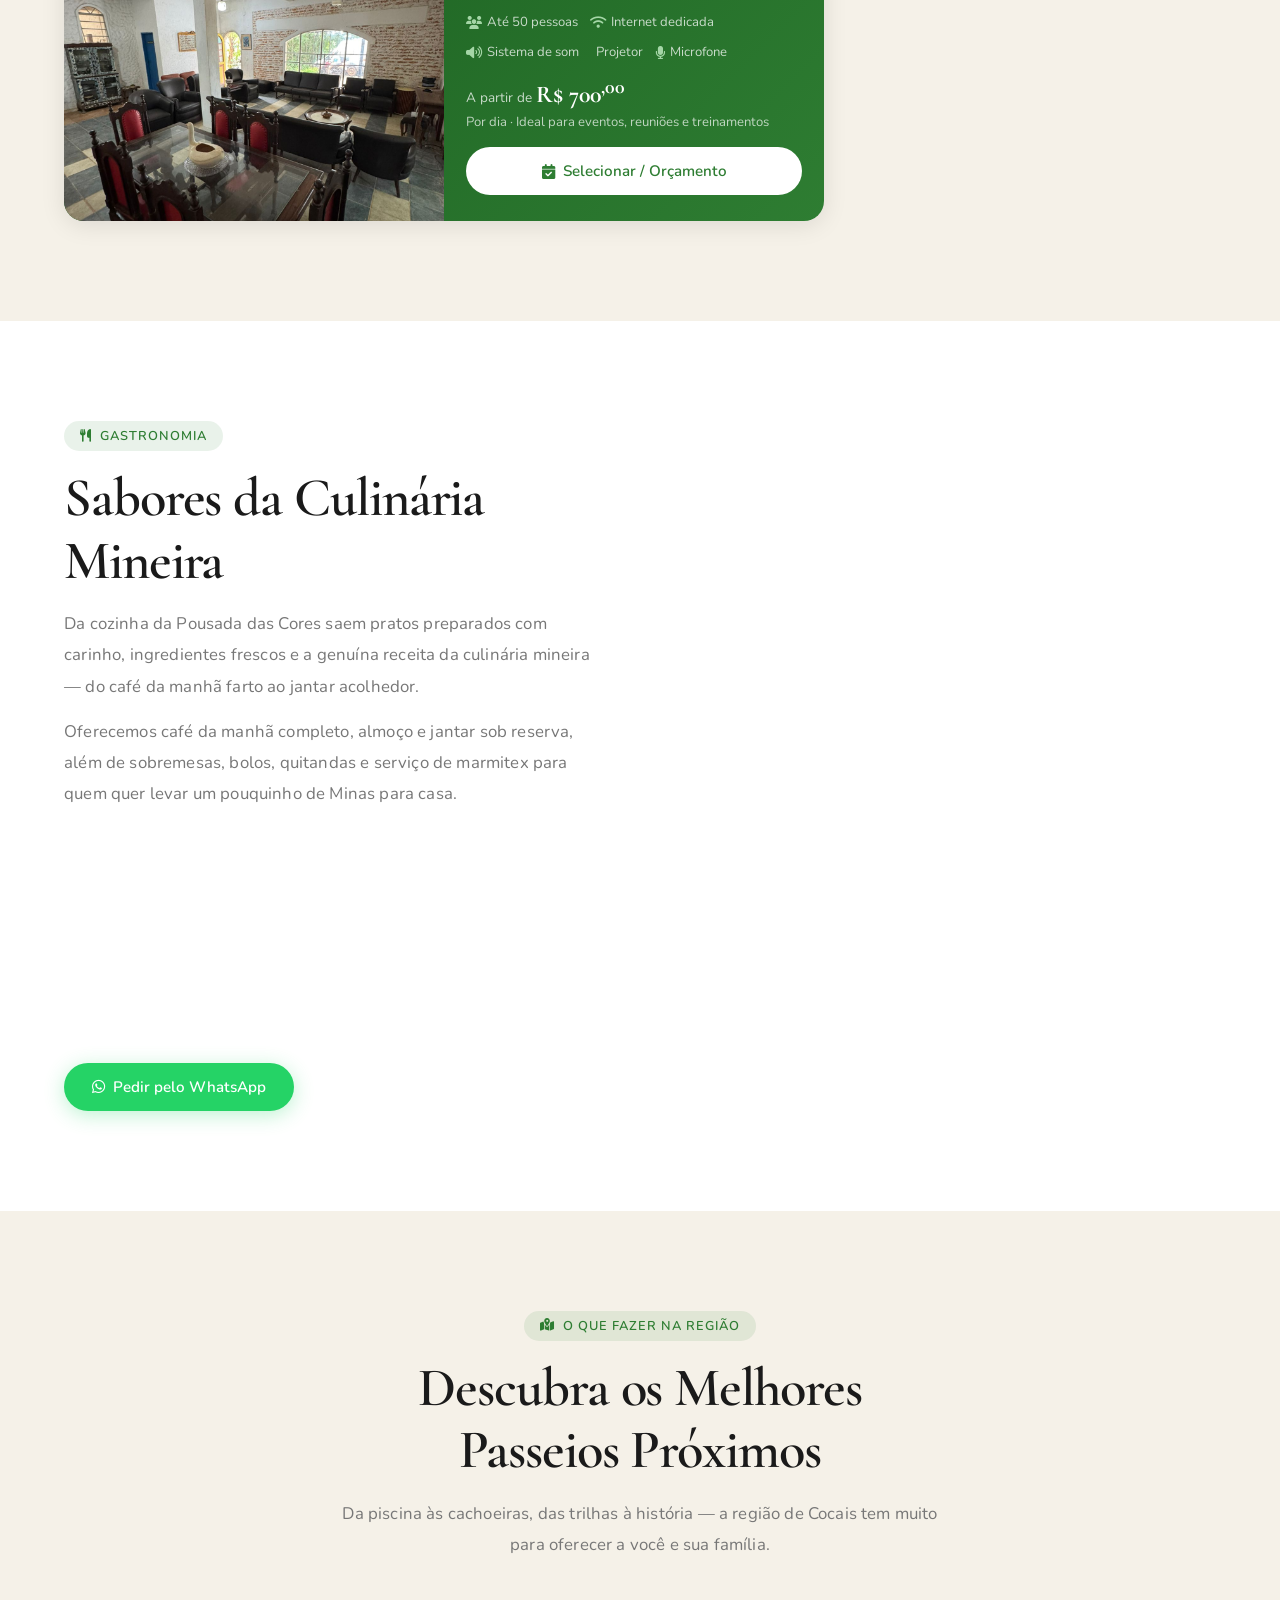
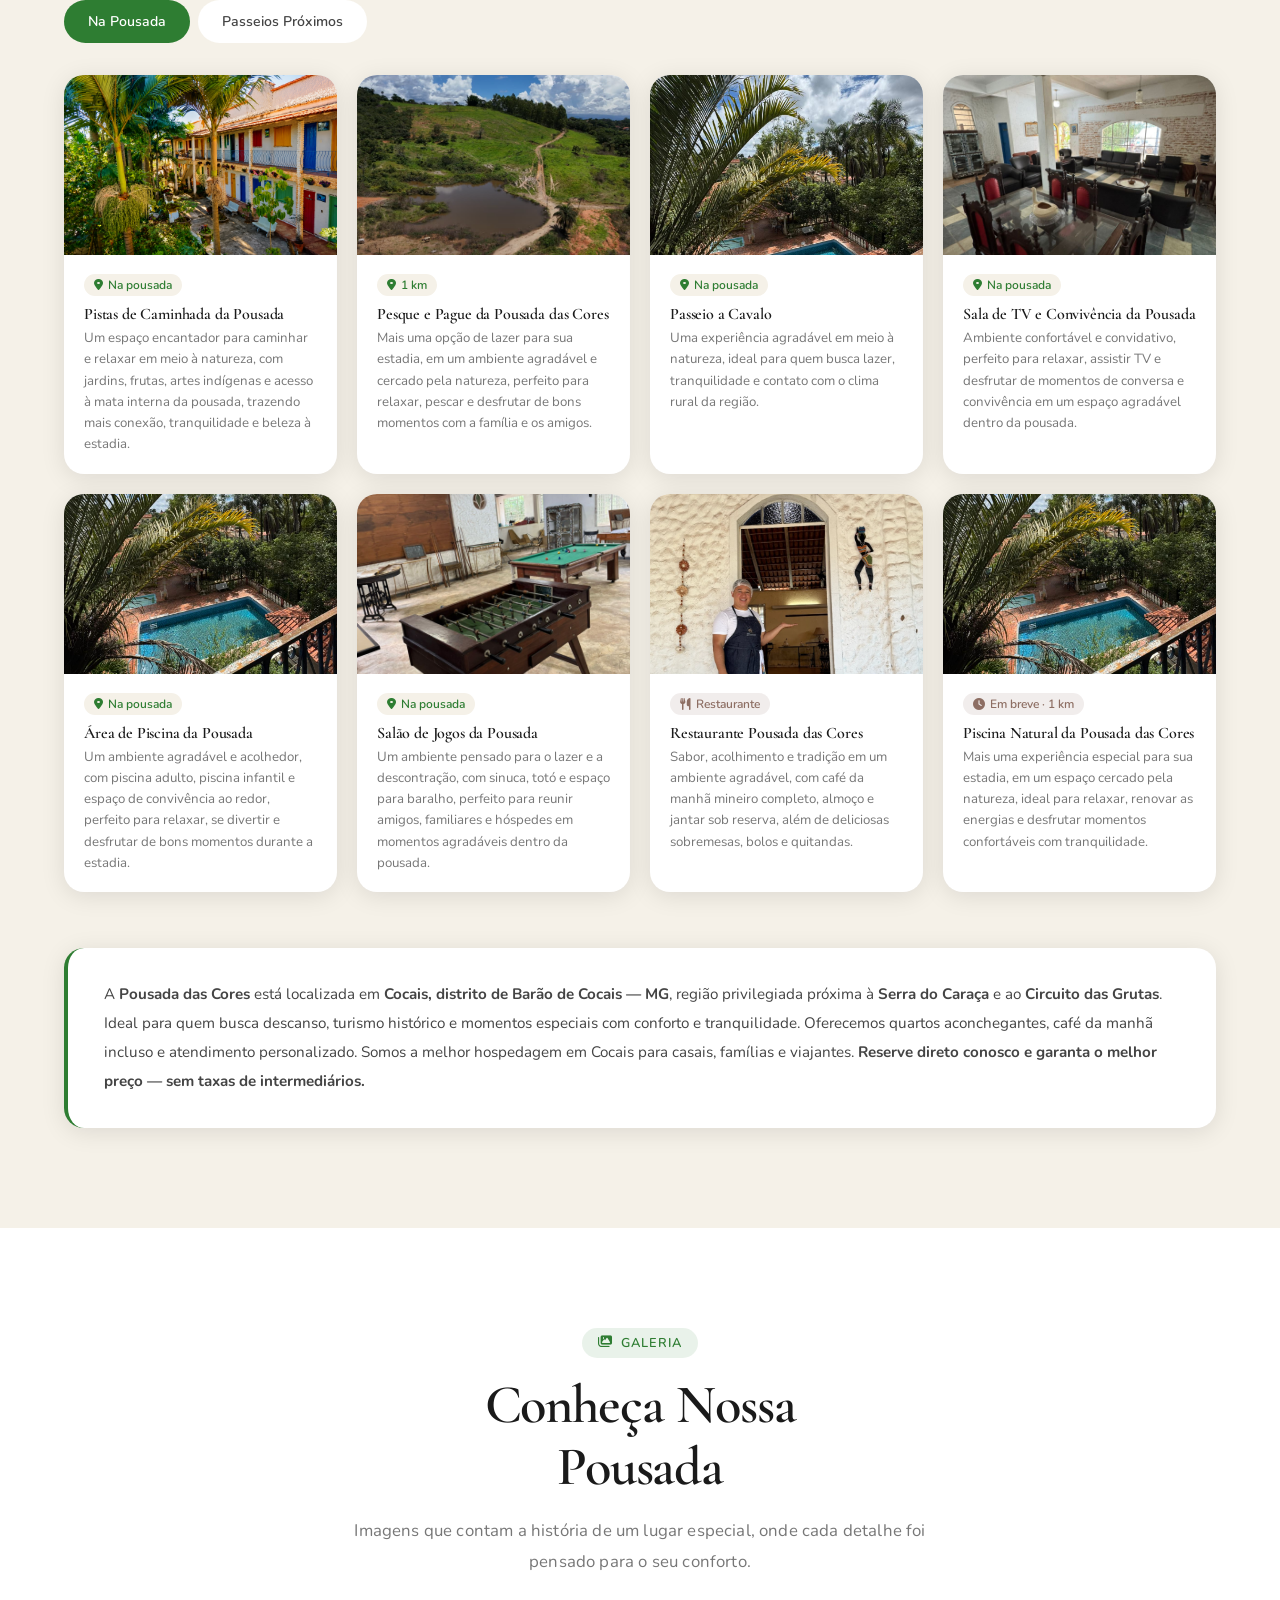
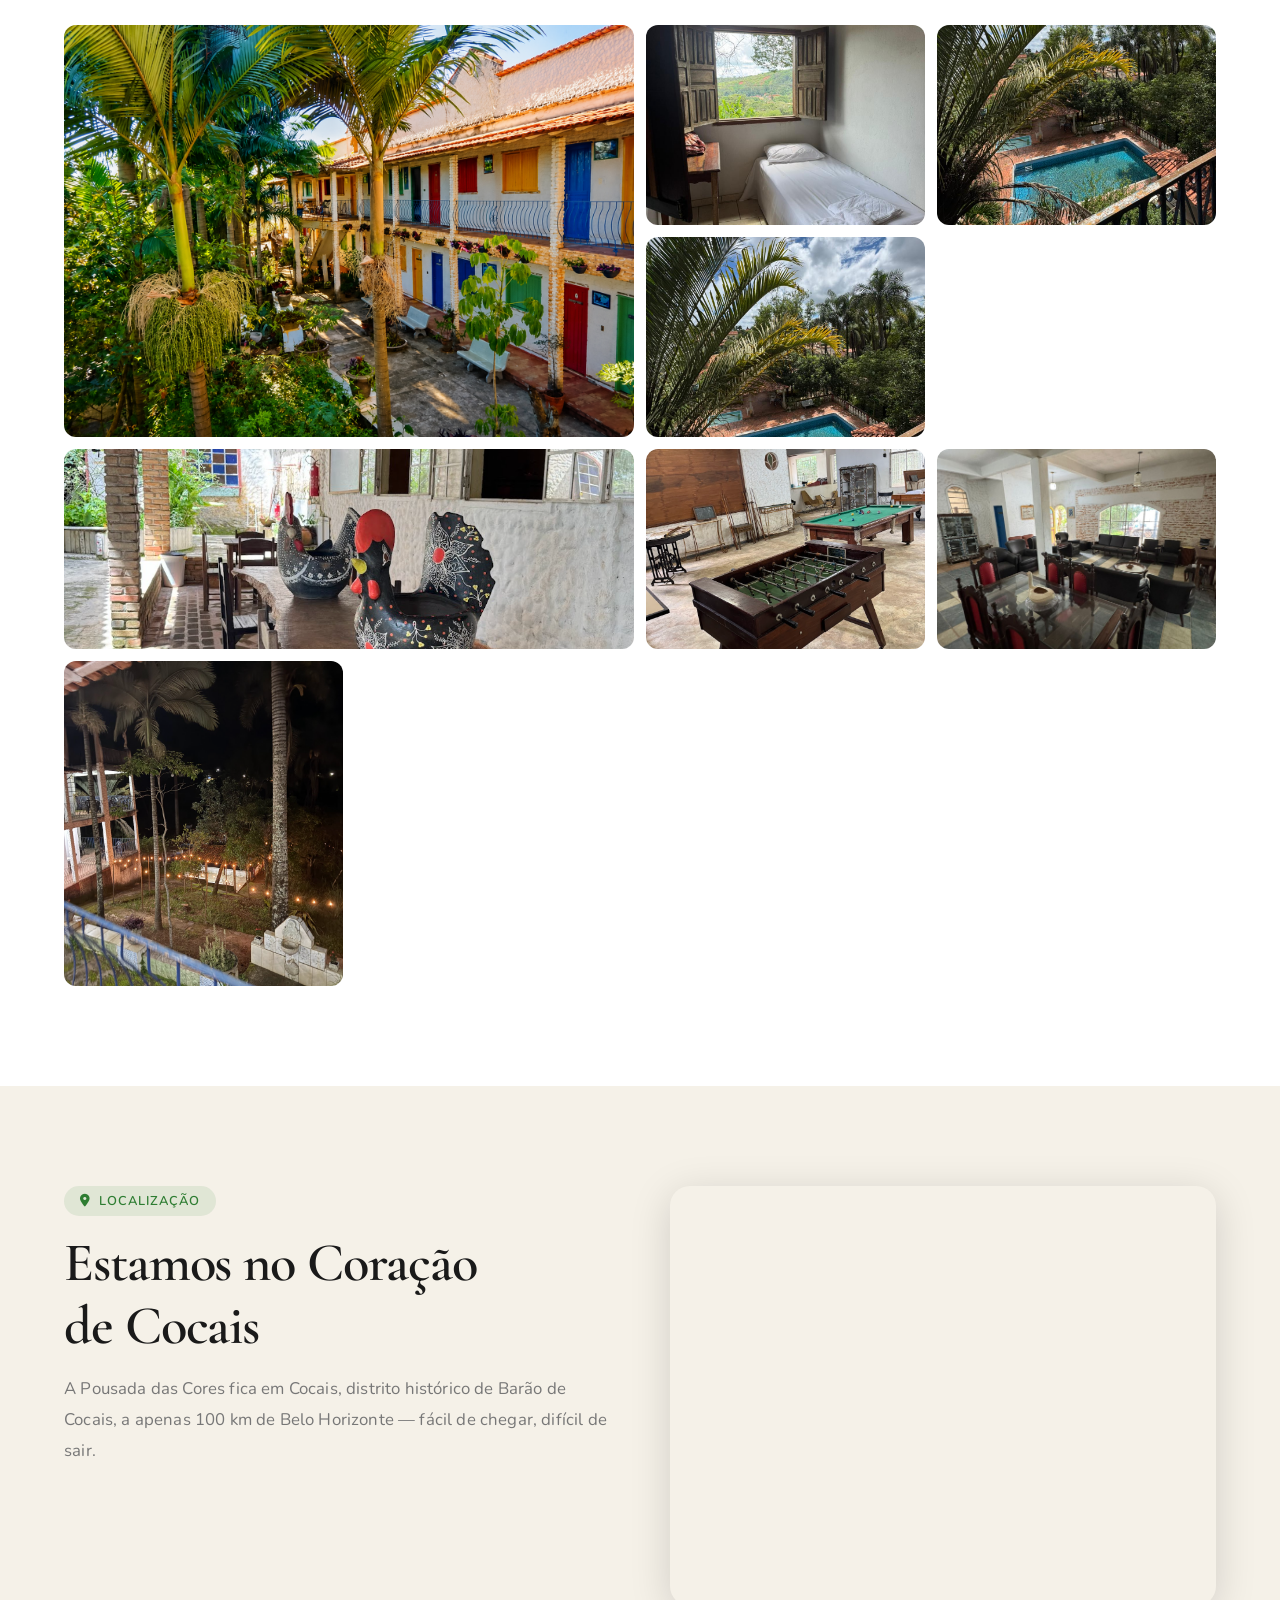
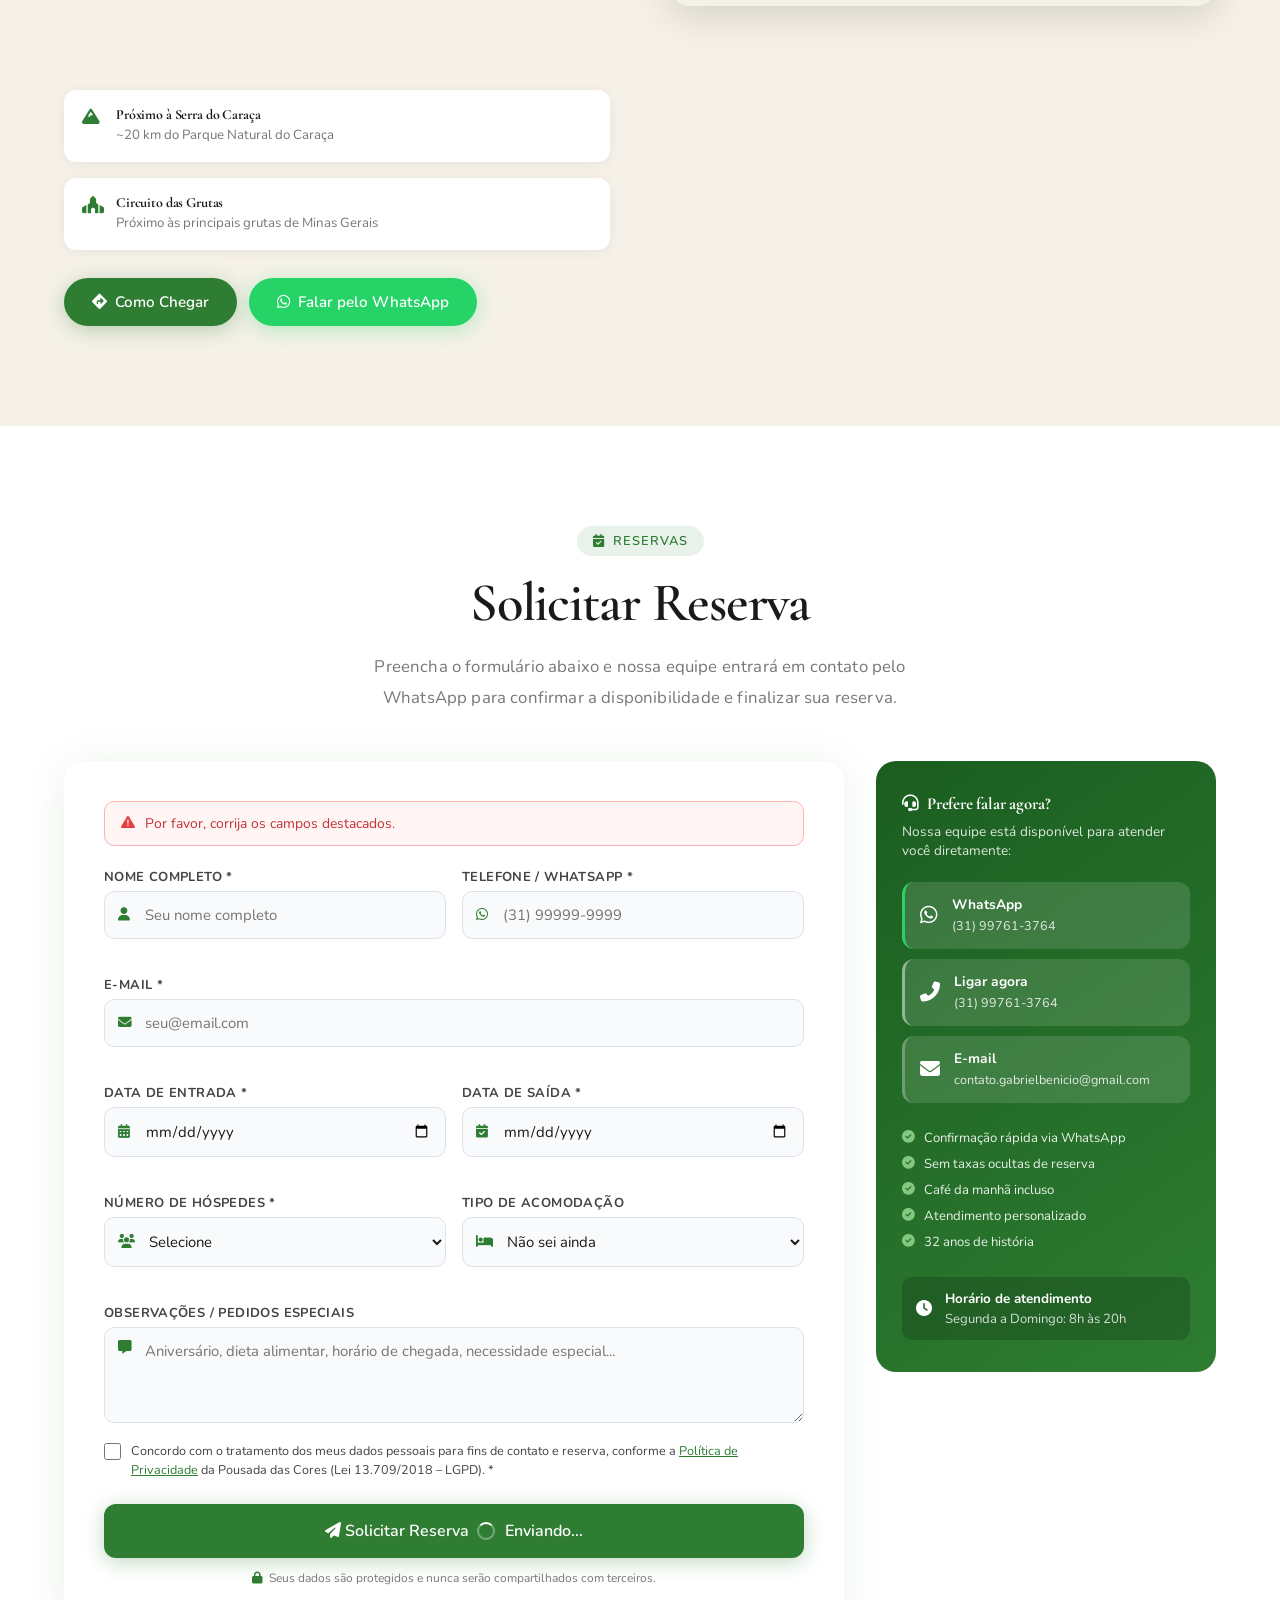
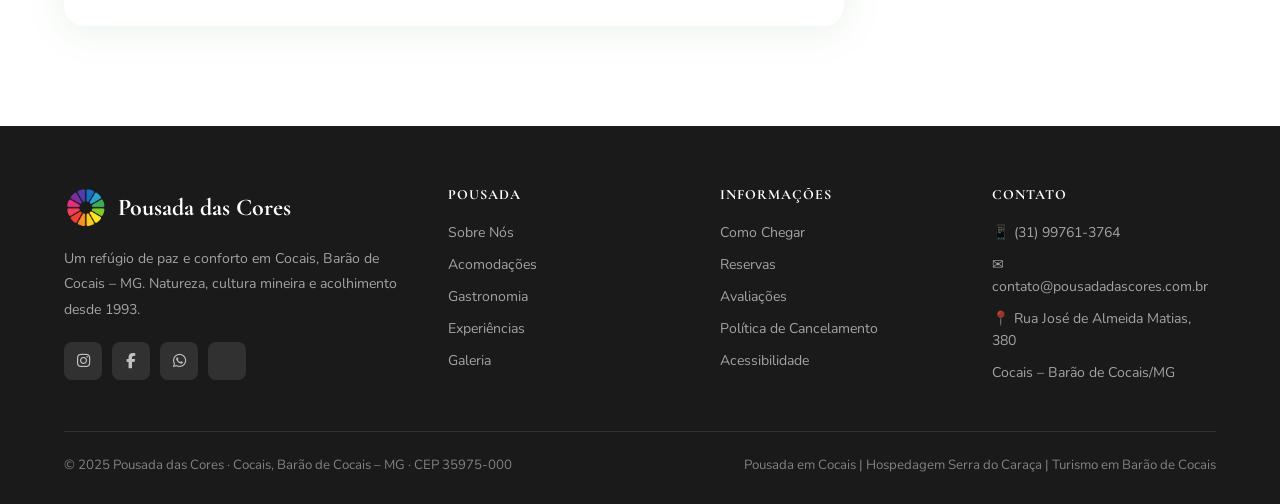
==== commit c4dece68: "correcao carrosel" ====
--- a/index.html
+++ b/index.html
@@ -149,7 +149,7 @@
   <div class="hero-slides" id="heroSlides">
     <div class="hero-slide active" style="background-image:url('imag/PousadaPrimeira.png')"></div>
     <div class="hero-slide" style="background-image:url('imag/foto_piscina.png')"></div>
-    <div class="hero-slide" style="background-image:url('imag/CAFEDAMANHA.png')"></div>
+    <div class="hero-slide" style="background-image:url('imag/COCAIS.jpeg')"></div>
     <div class="hero-slide" style="background-image:url('imag/quartoduplo.jpeg')"></div>
     <div class="hero-slide" style="background-image:url('imag/auditorio.jpeg')"></div>
     <div class="hero-slide" style="background-image:url('imag/IMGNOITE.png')"></div>
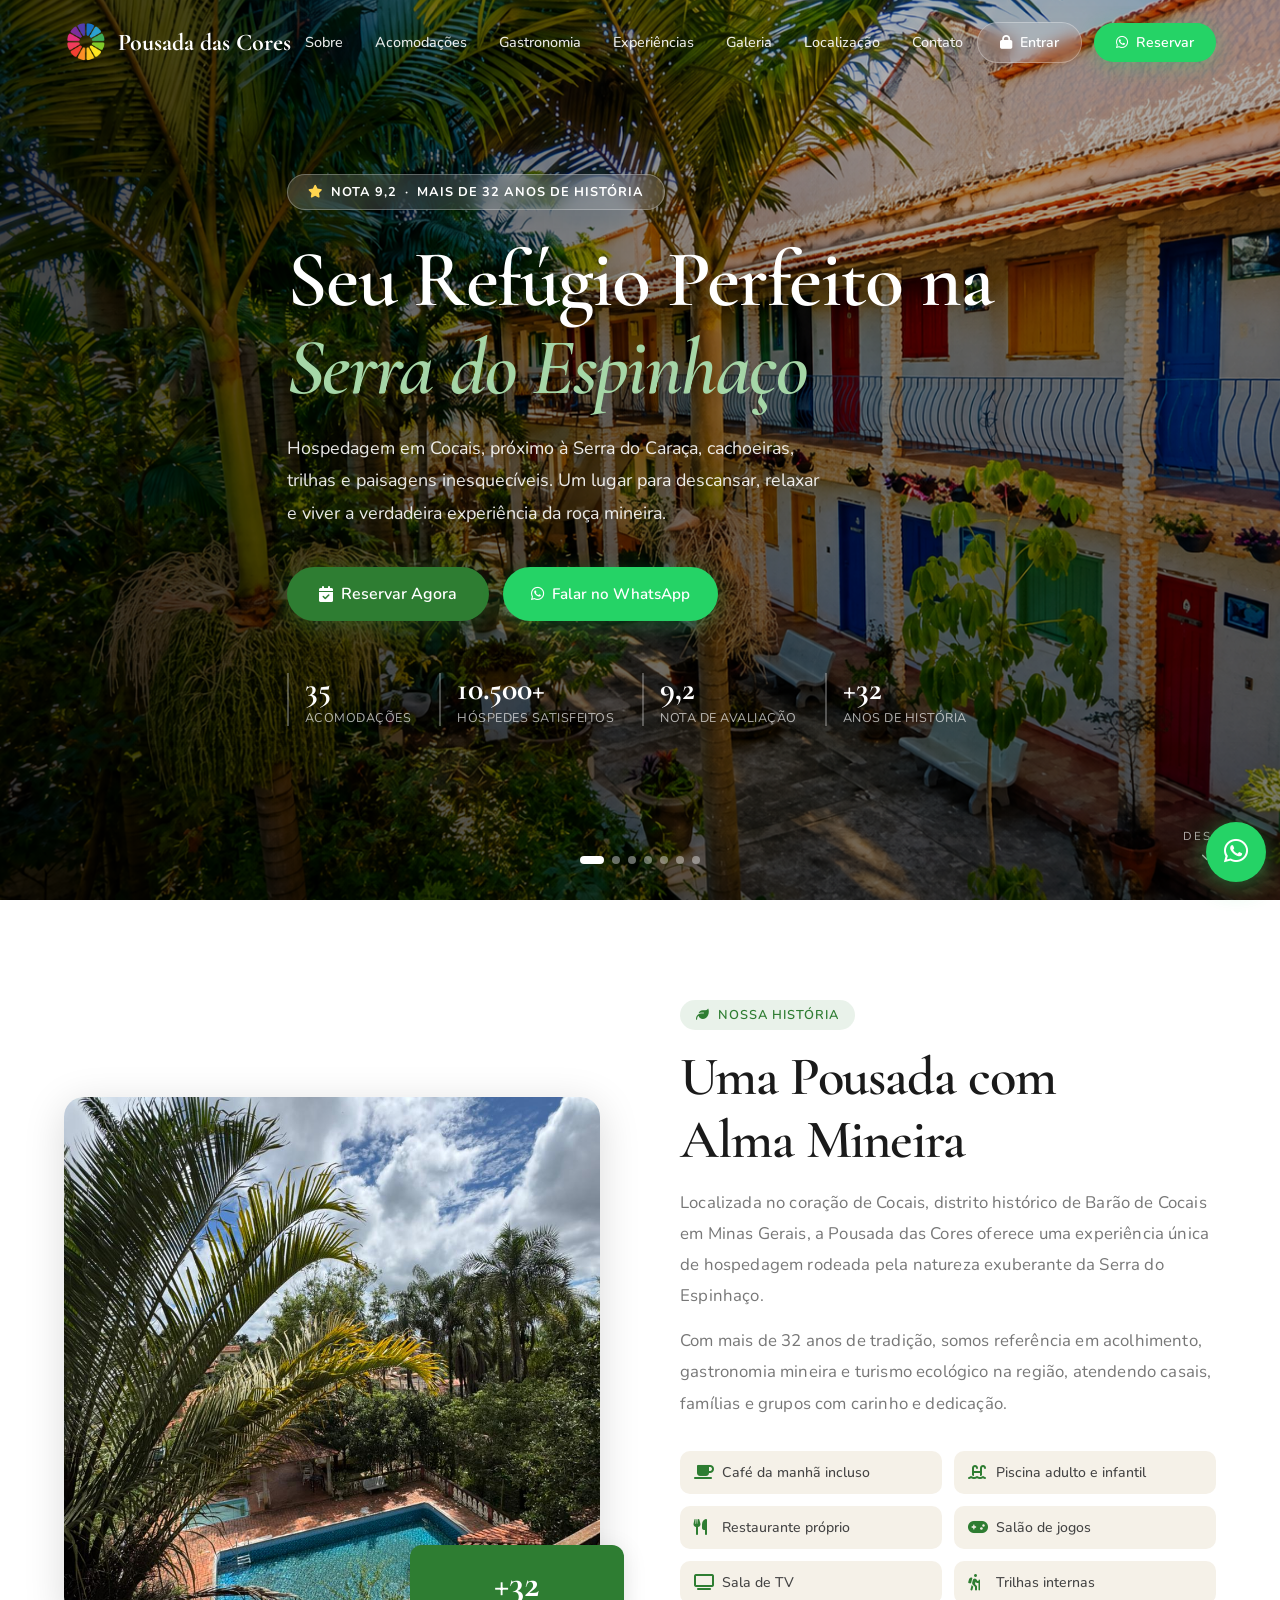
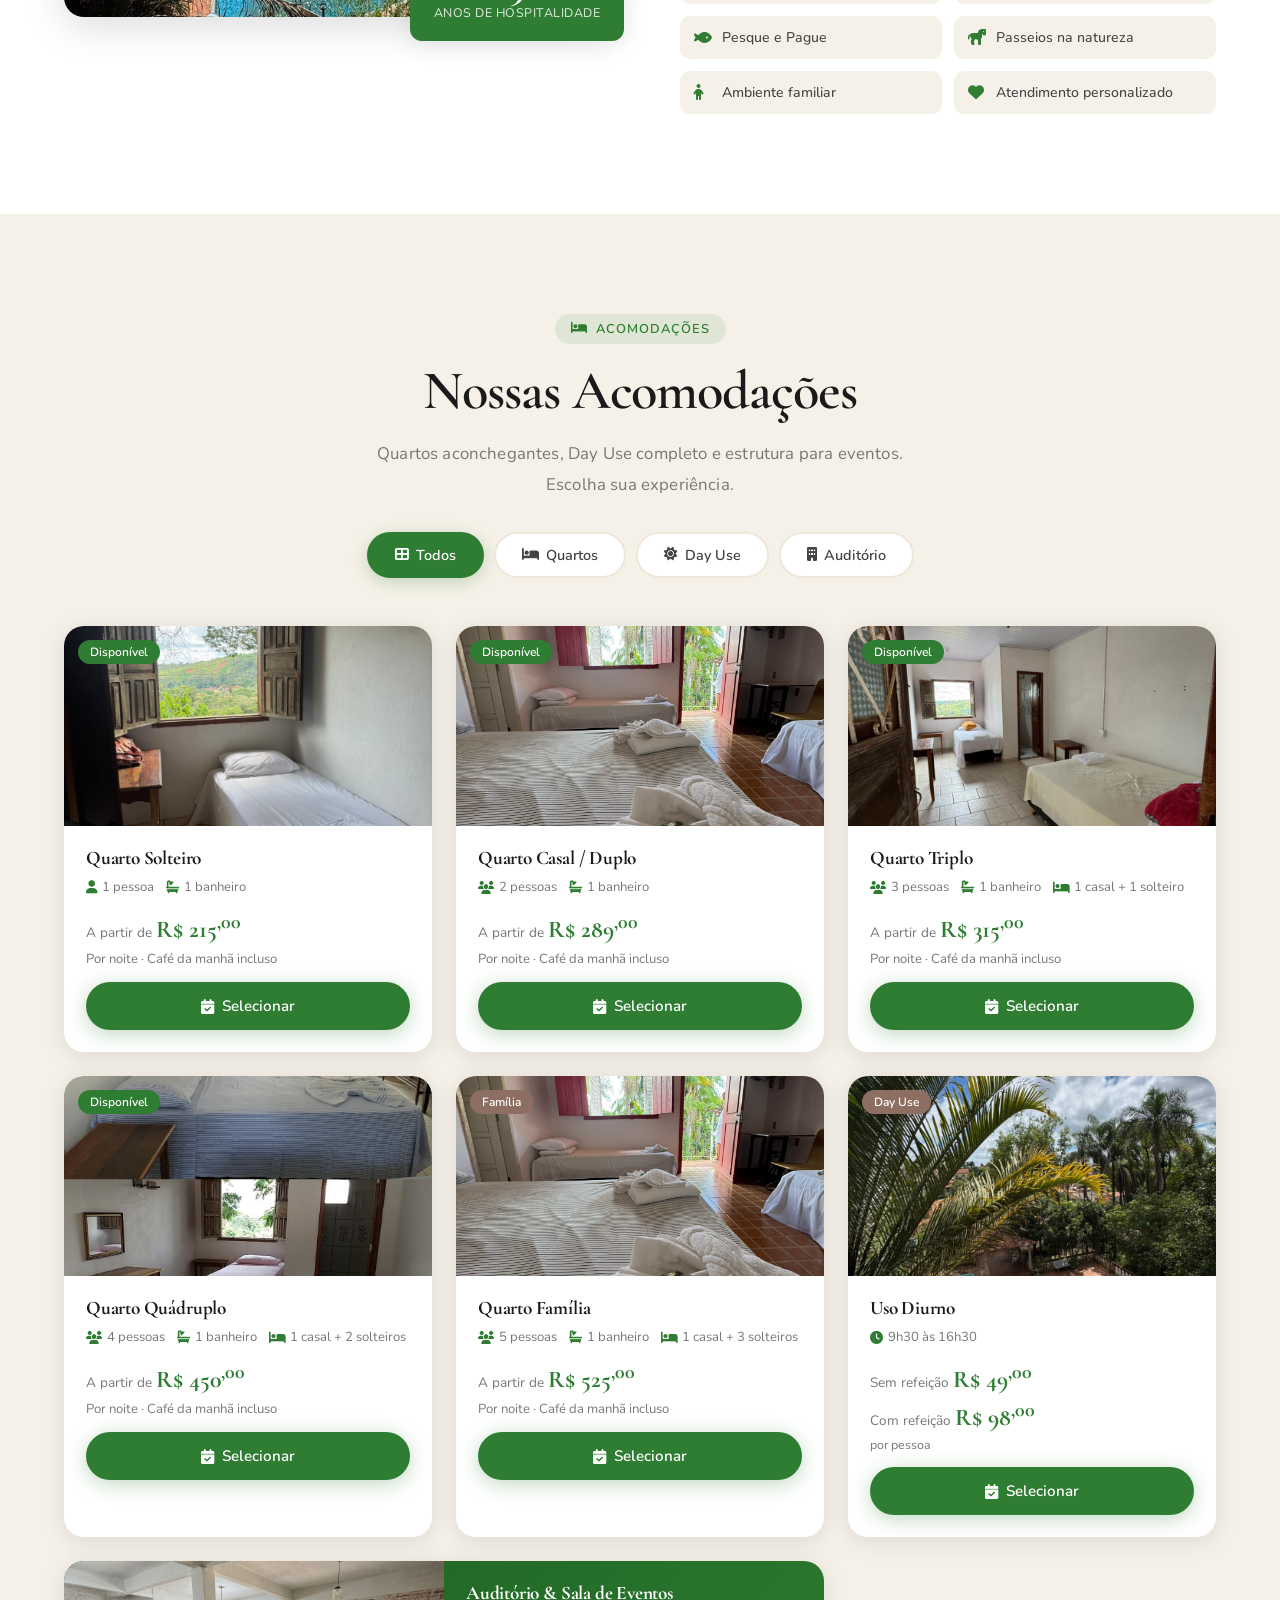
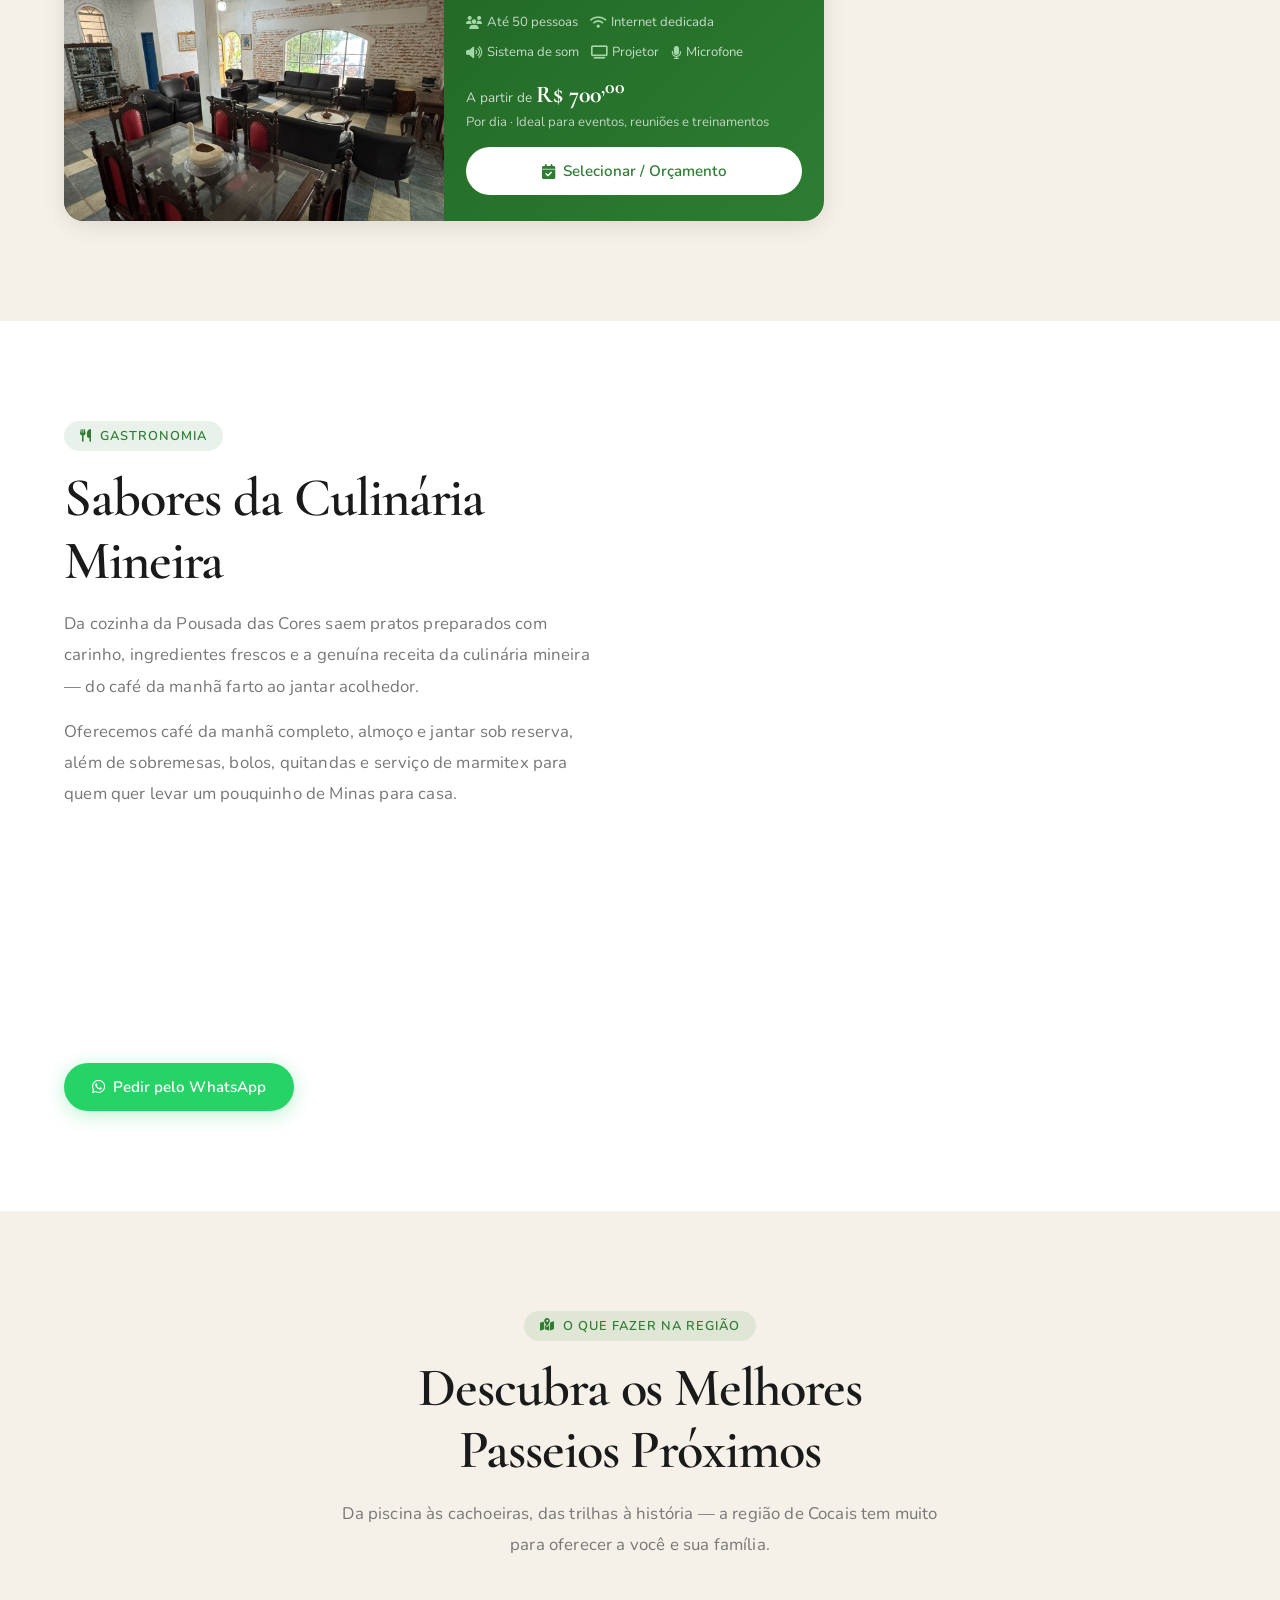
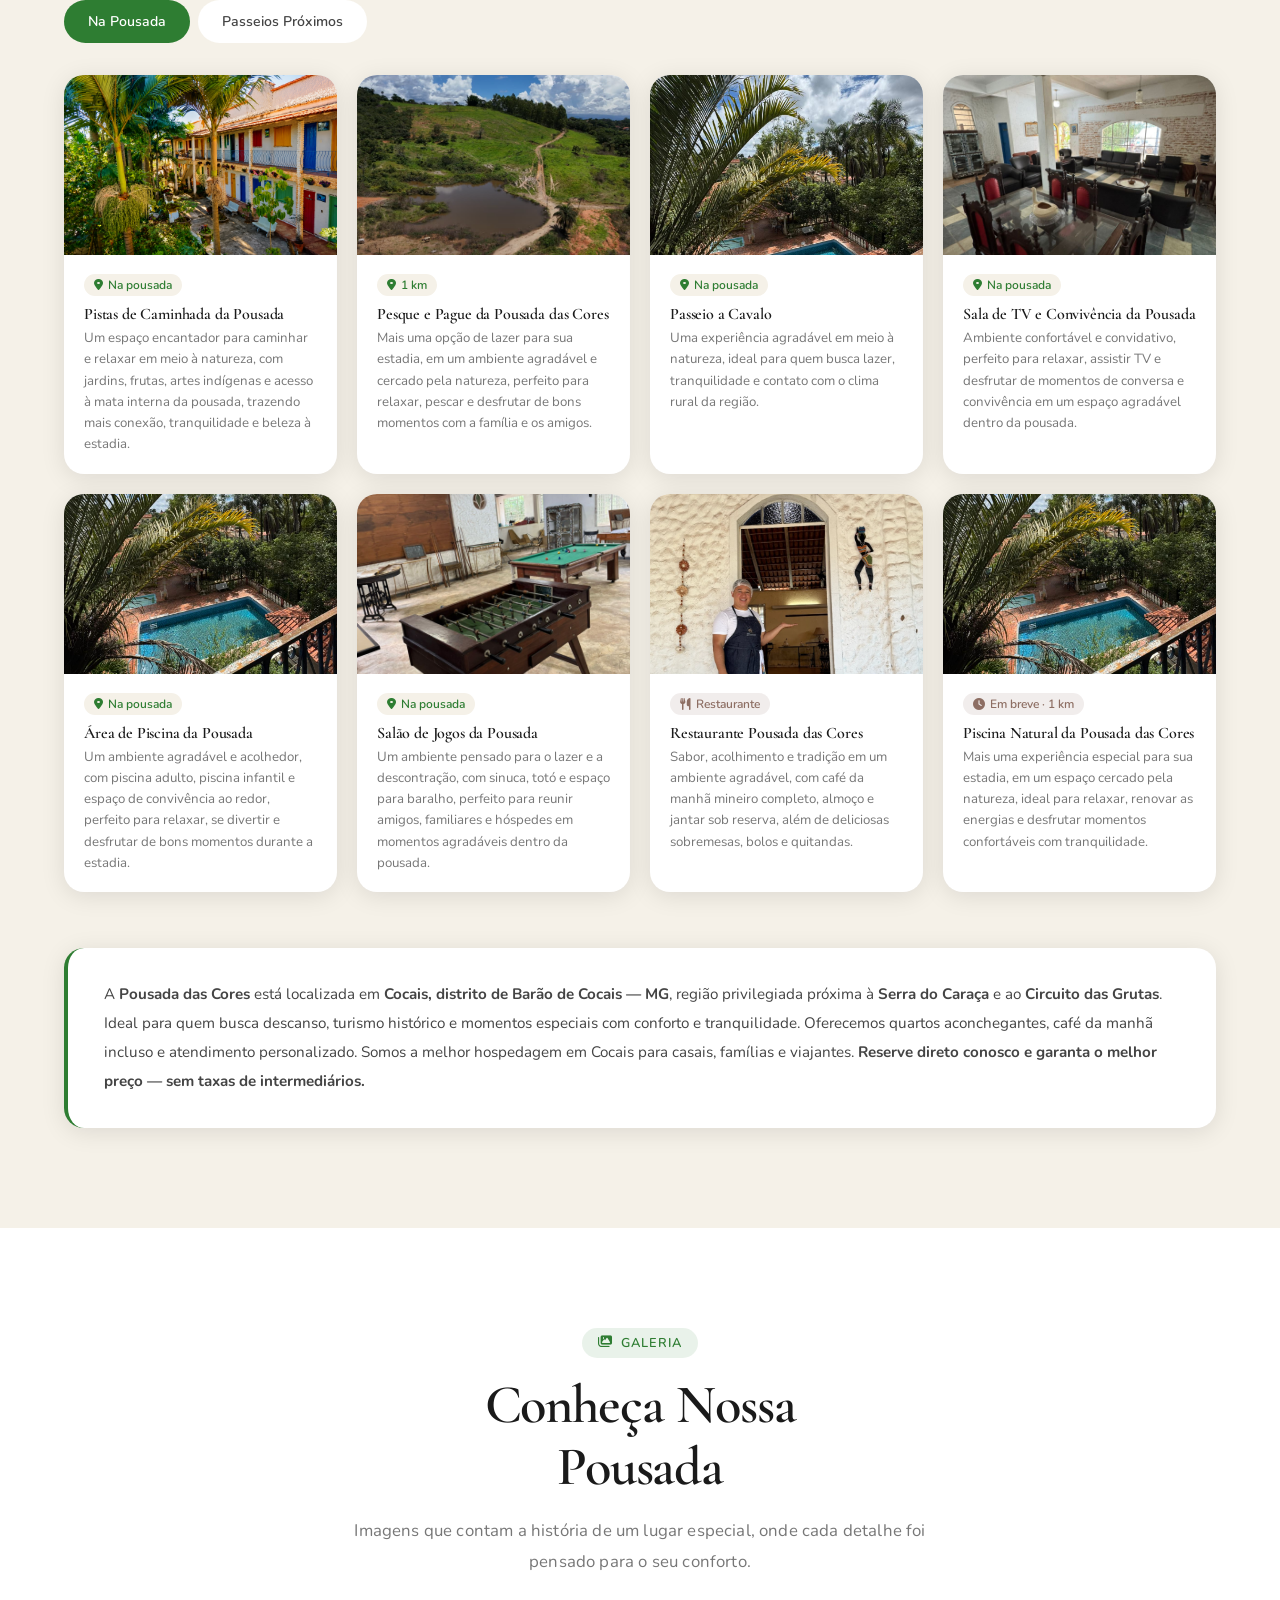
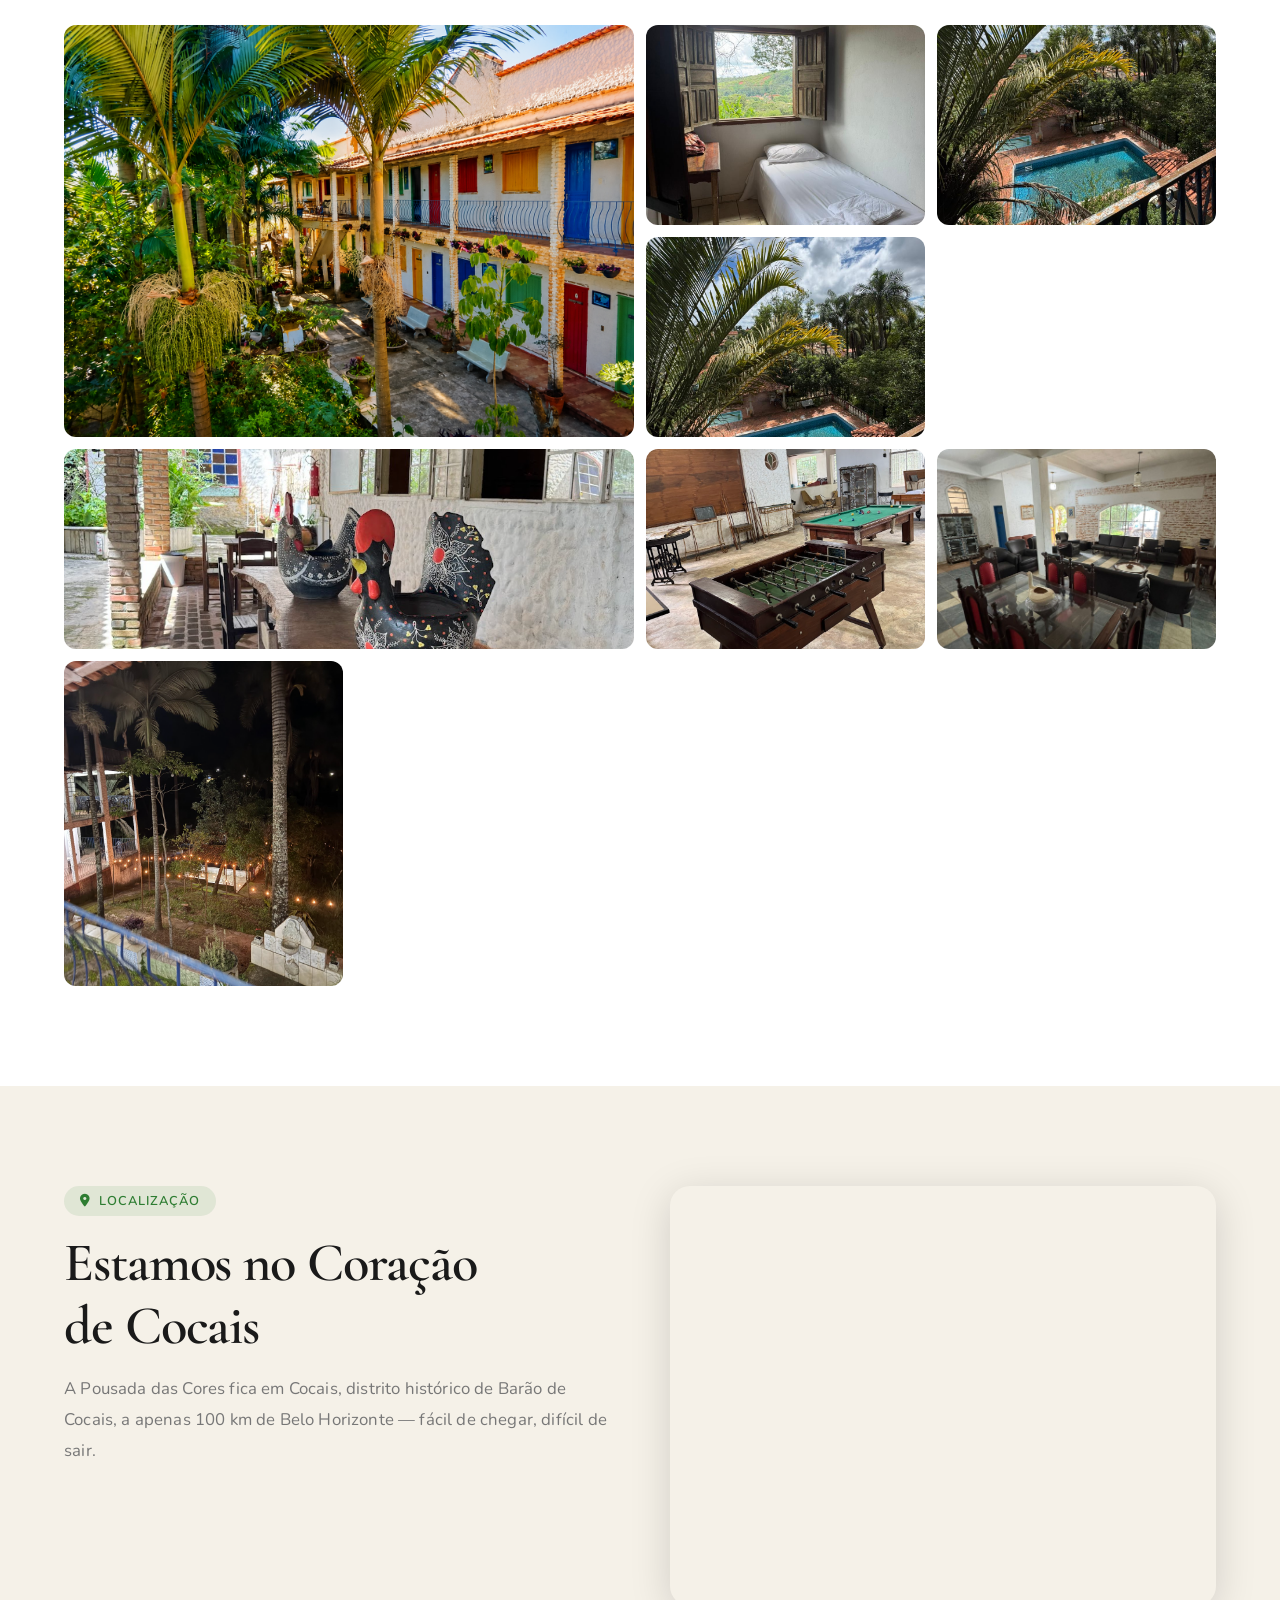
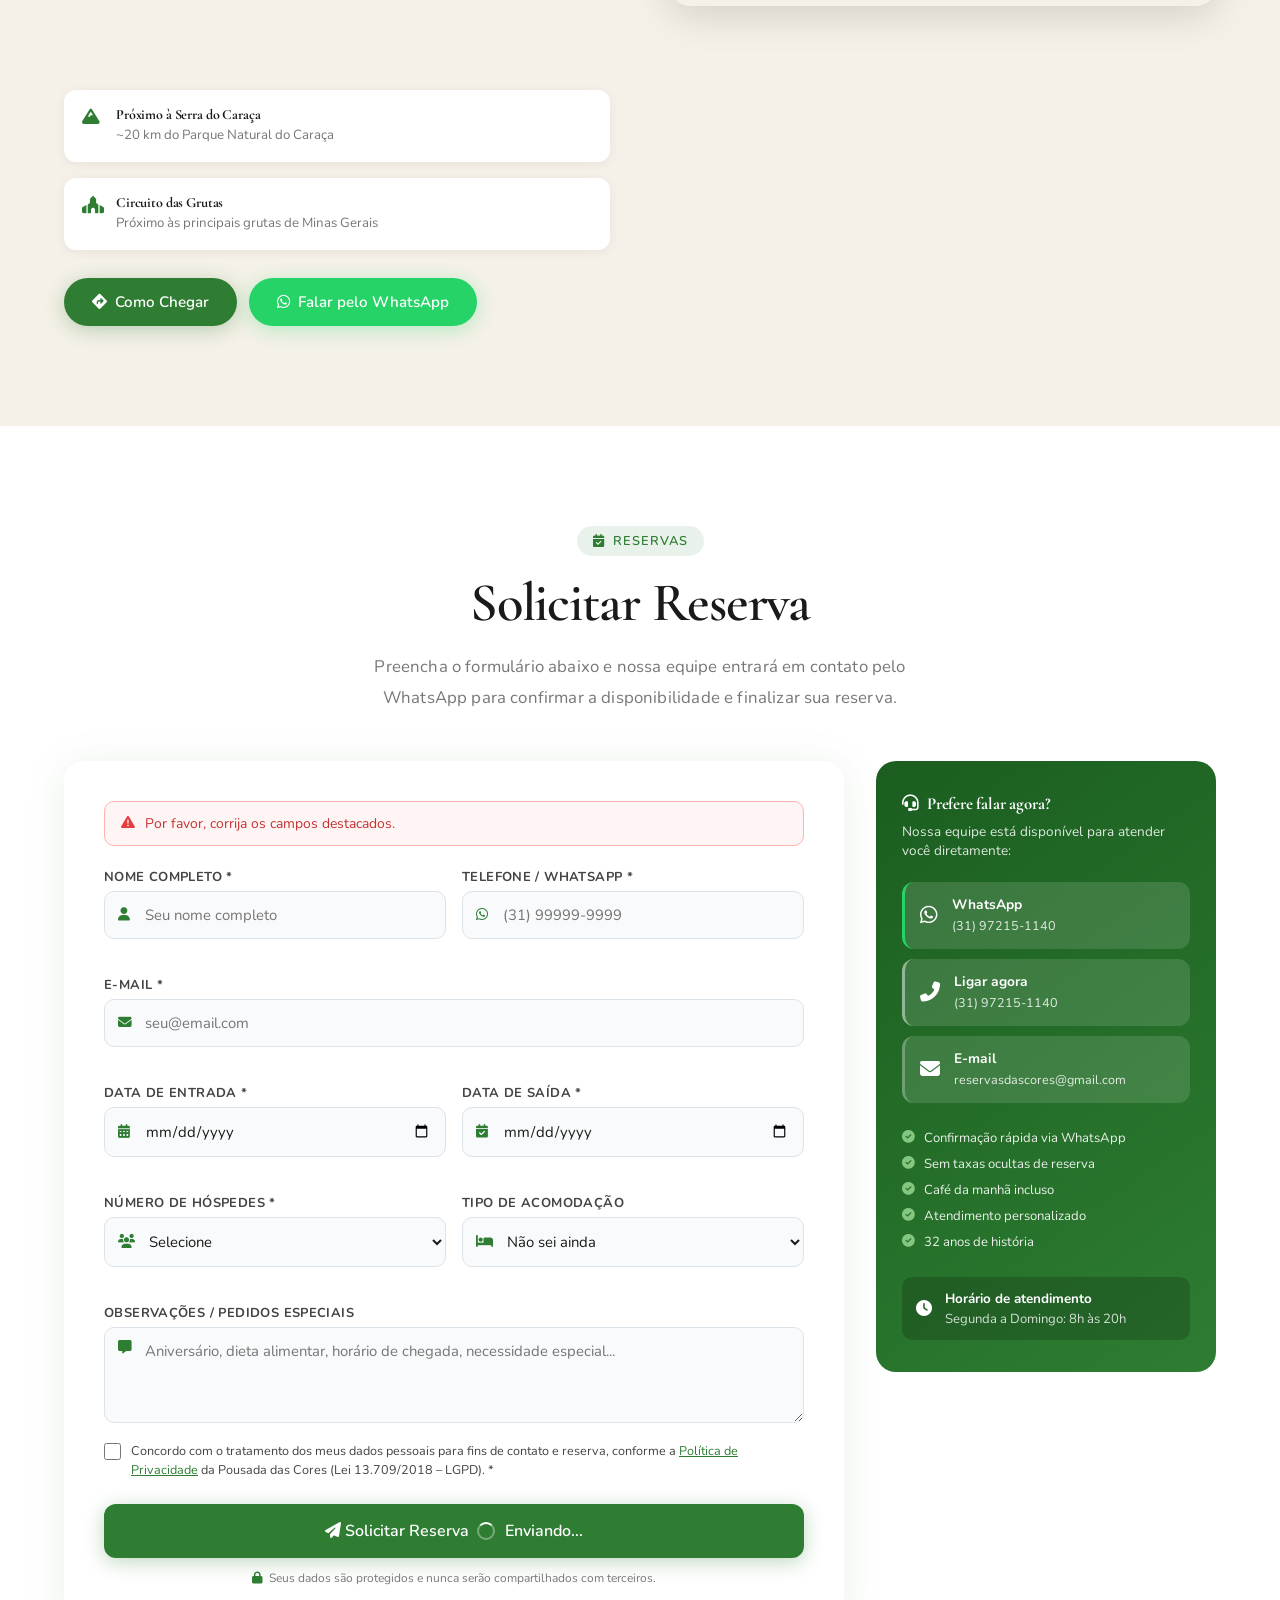
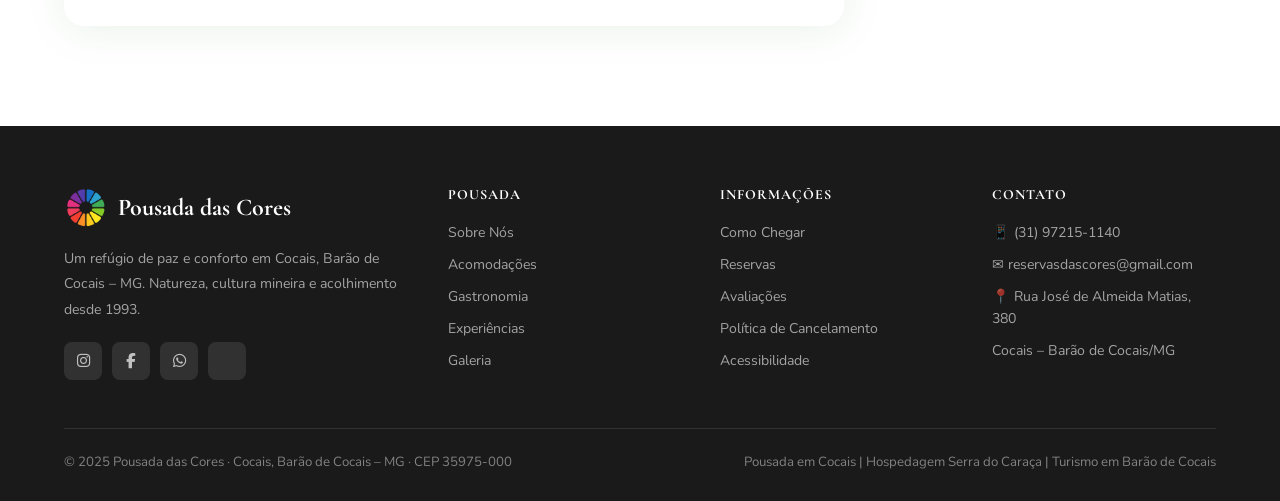
==== commit 33a2be0b: "correcao" ====
--- a/index.html
+++ b/index.html
@@ -35,7 +35,7 @@
     "description": "Pousada aconchegante em Cocais, Barão de Cocais - MG, próxima à Serra do Caraça. Café da manhã incluso, piscina, restaurante e muito mais.",
     "url": "https://www.pousadadascores.com.br",
     "telephone": "+55-31-97215-1140",
-    "email": "contato@pousadadascores.com.br",
+    "email": "reservasdascores@gmail.com",
     "address": {
       "@type": "PostalAddress",
       "streetAddress": "Rua José de Almeida Matias, 380",
@@ -149,7 +149,7 @@
   <div class="hero-slides" id="heroSlides">
     <div class="hero-slide active" style="background-image:url('imag/PousadaPrimeira.png')"></div>
     <div class="hero-slide" style="background-image:url('imag/foto_piscina.png')"></div>
-    <div class="hero-slide" style="background-image:url('imag/COCAIS.jpeg')"></div>
+    <div class="hero-slide" style="background-image:url('imag/CAFEDAMANHA.png')"></div>
     <div class="hero-slide" style="background-image:url('imag/quartoduplo.jpeg')"></div>
     <div class="hero-slide" style="background-image:url('imag/auditorio.jpeg')"></div>
     <div class="hero-slide" style="background-image:url('imag/IMGNOITE.png')"></div>
@@ -434,7 +434,7 @@
               <span><i class="fas fa-users"></i> Até 50 pessoas</span>
               <span><i class="fas fa-wifi"></i> Internet dedicada</span>
               <span><i class="fas fa-volume-up"></i> Sistema de som</span>
-              <span><i class="fas fa-projector-screen"></i> Projetor</span>
+              <span><i class="fas fa-tv"></i> Projetor</span>
               <span><i class="fas fa-microphone"></i> Microfone</span>
             </div>
             <div class="room-price">A partir de <strong>R$ 700<sup>,00</sup></strong></div>
@@ -945,7 +945,7 @@
             <i class="fab fa-whatsapp"></i>
             <div>
               <strong>WhatsApp</strong>
-              <span>(31) 99761-3764</span>
+              <span>(31) 97215-1140</span>
             </div>
           </a>
 
@@ -953,15 +953,15 @@
             <i class="fas fa-phone-alt"></i>
             <div>
               <strong>Ligar agora</strong>
-              <span>(31) 99761-3764</span>
+              <span>(31) 97215-1140</span>
             </div>
           </a>
 
-          <a href="mailto:contato.gabrielbenicio@gmail.com" class="rsv-contact-item rsv-mail">
+          <a href="mailto:reservasdascores@gmail.com" class="rsv-contact-item rsv-mail">
             <i class="fas fa-envelope"></i>
             <div>
               <strong>E-mail</strong>
-              <span>contato.gabrielbenicio@gmail.com</span>
+              <span>reservasdascores@gmail.com</span>
             </div>
           </a>
 
@@ -1028,8 +1028,8 @@
       <div class="footer-col">
         <h4>Contato</h4>
         <ul>
-          <li><a href="tel:+5531997613764">📱 (31) 99761-3764</a></li>
-          <li><a href="mailto:contato@pousadadascores.com.br">✉ contato@pousadadascores.com.br</a></li>
+          <li><a href="tel:+5531972151140">📱 (31) 97215-1140</a></li>
+          <li><a href="mailto:reservasdascores@gmail.com">✉ reservasdascores@gmail.com</a></li>
           <li><a href="#">📍 Rua José de Almeida Matias, 380</a></li>
           <li><a href="#">Cocais – Barão de Cocais/MG</a></li>
         </ul>
@@ -1344,7 +1344,7 @@
      ────────────────────────────────────────────
      ATIVAÇÃO (30 segundos, sem criar conta):
      1. Abra  https://web3forms.com
-     2. Digite  contato.gabrielbenicio@gmail.com
+     2. Digite  reservasdascores@gmail.com
      3. Clique em "Get your Access Key"
      4. Copie a chave gerada e cole abaixo
   ══════════════════════════════════════════ */
@@ -1472,7 +1472,7 @@
     const ts = new Date().toLocaleString('pt-BR');
 
     /* Guarda de segurança: avisa no console se a chave ainda for placeholder */
-    if (!W3F_KEY || W3F_KEY === 'COLE_SUA_CHAVE_AQUI') {
+    if (!W3F_KEY || W3F_KEY === 'COLE_SUA_CHAVE_AQUI' || W3F_KEY === 'f2c64a7e-ba8a-4b82-bf18-c375aa71b5e5') {
       rsvSetLoading(false);
       alert('⚙️ Configure a chave Web3Forms no index.html (W3F_KEY).\nAcesse web3forms.com para gerar a chave gratuita.');
       return;
@@ -1518,7 +1518,7 @@
       const banner = document.getElementById('rsvErrorBanner');
       banner.hidden = false;
       document.getElementById('rsvErrorMsg').textContent =
-        'Não foi possível enviar. Tente novamente ou entre em contato: (31) 99761-3764';
+        'Não foi possível enviar. Tente novamente ou entre em contato: (31) 97215-1140';
       banner.scrollIntoView({ behavior: 'smooth', block: 'nearest' });
     } finally {
       rsvSetLoading(false);
--- a/style.css
+++ b/style.css
@@ -1076,6 +1076,7 @@
       display: flex; flex-direction: column; align-items: flex-end; gap: 12px;
     }
     .wa-tooltip {
+      position: relative;
       background: var(--white); color: var(--text-dark);
       padding: 10px 16px; border-radius: 10px;
       font-size: 0.85rem; font-weight: 500;
@@ -1985,3 +1986,4 @@
       .gastro-item   { padding: 12px; }
       .loc-info-item { padding: 12px 14px; }
     }
+
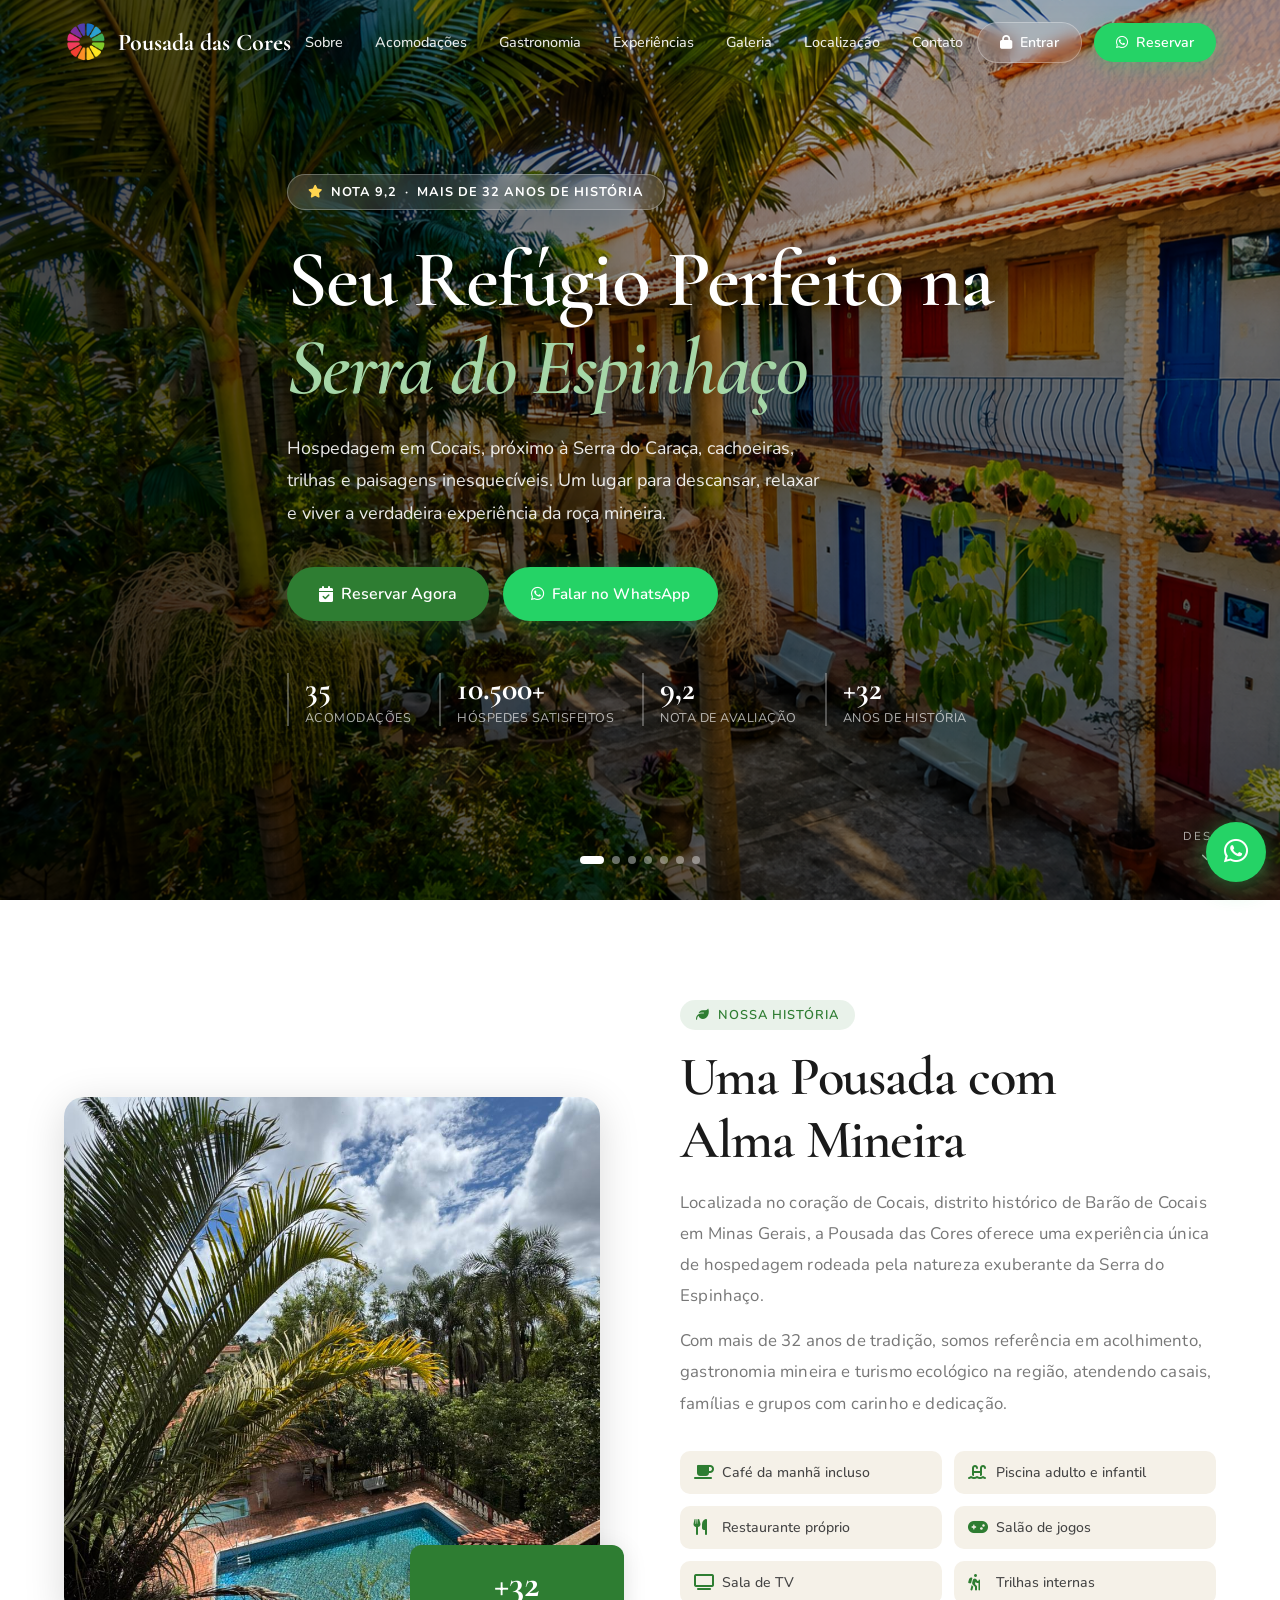
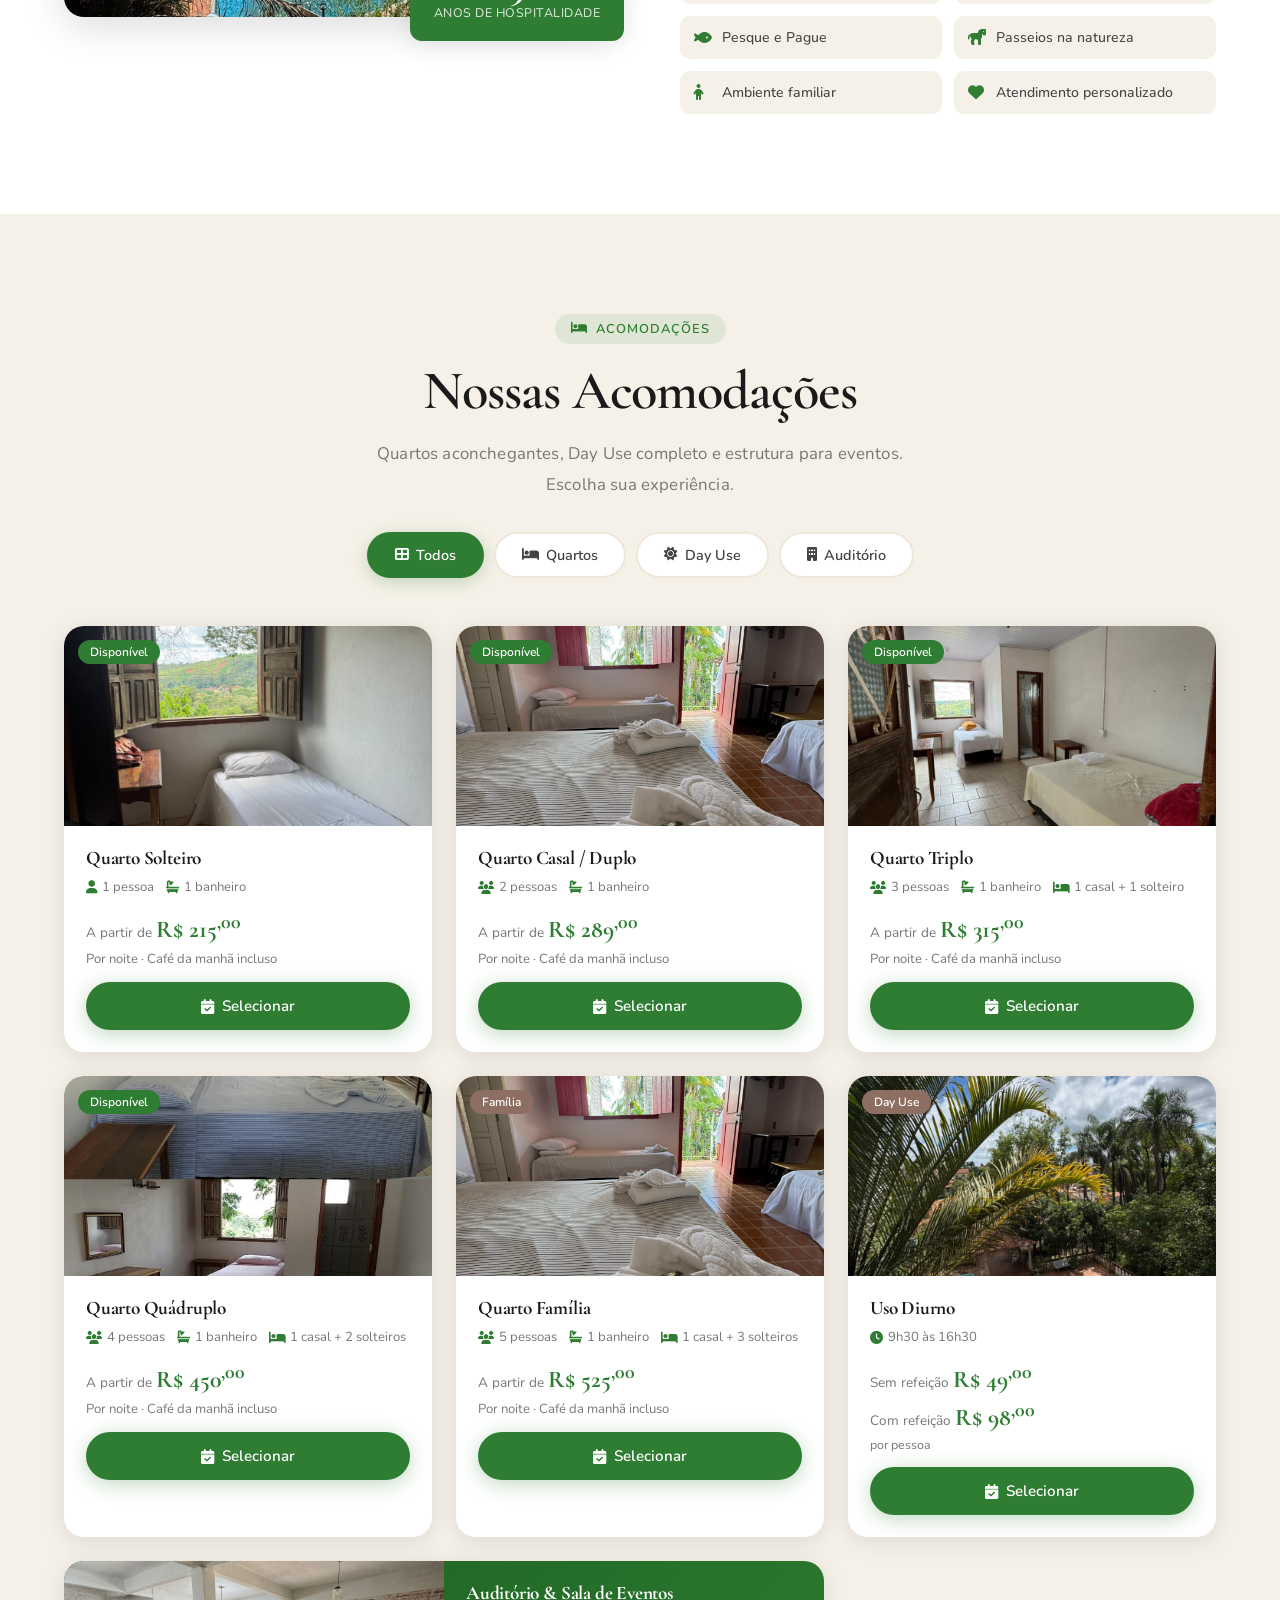
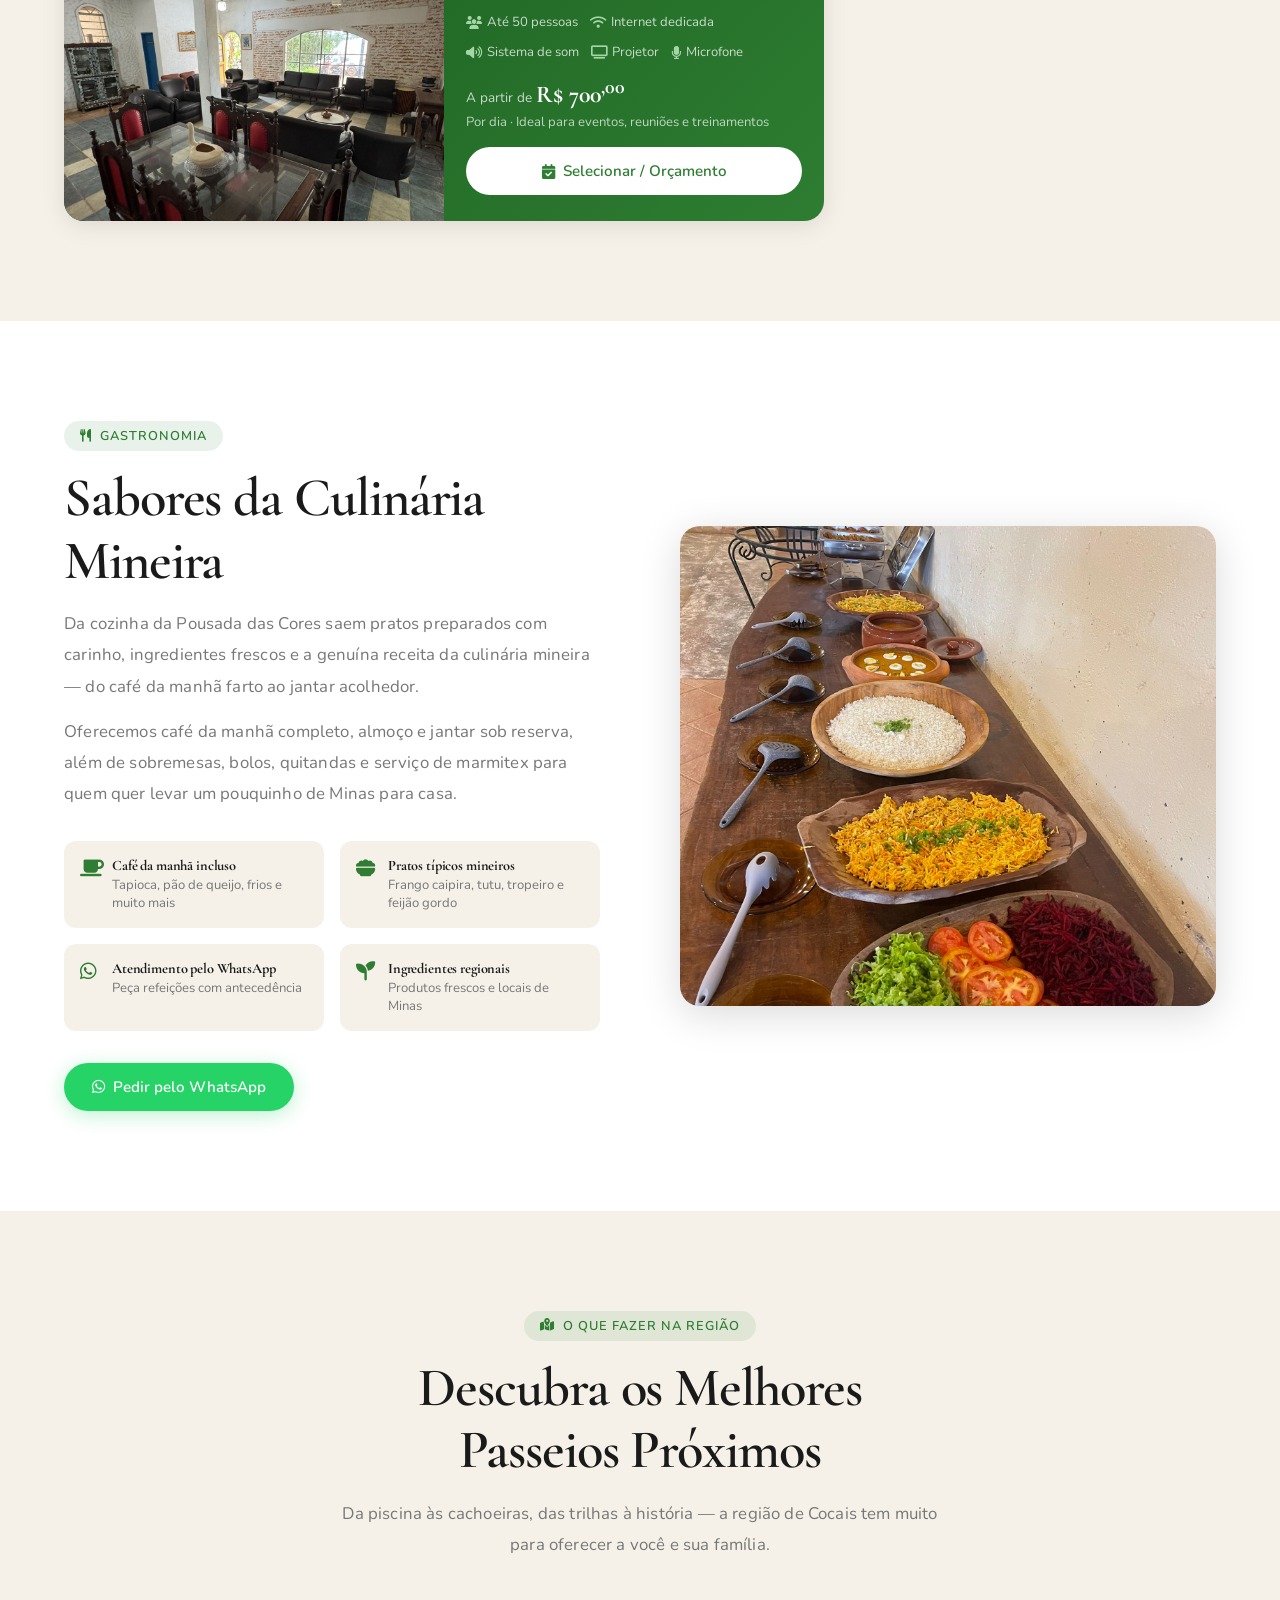
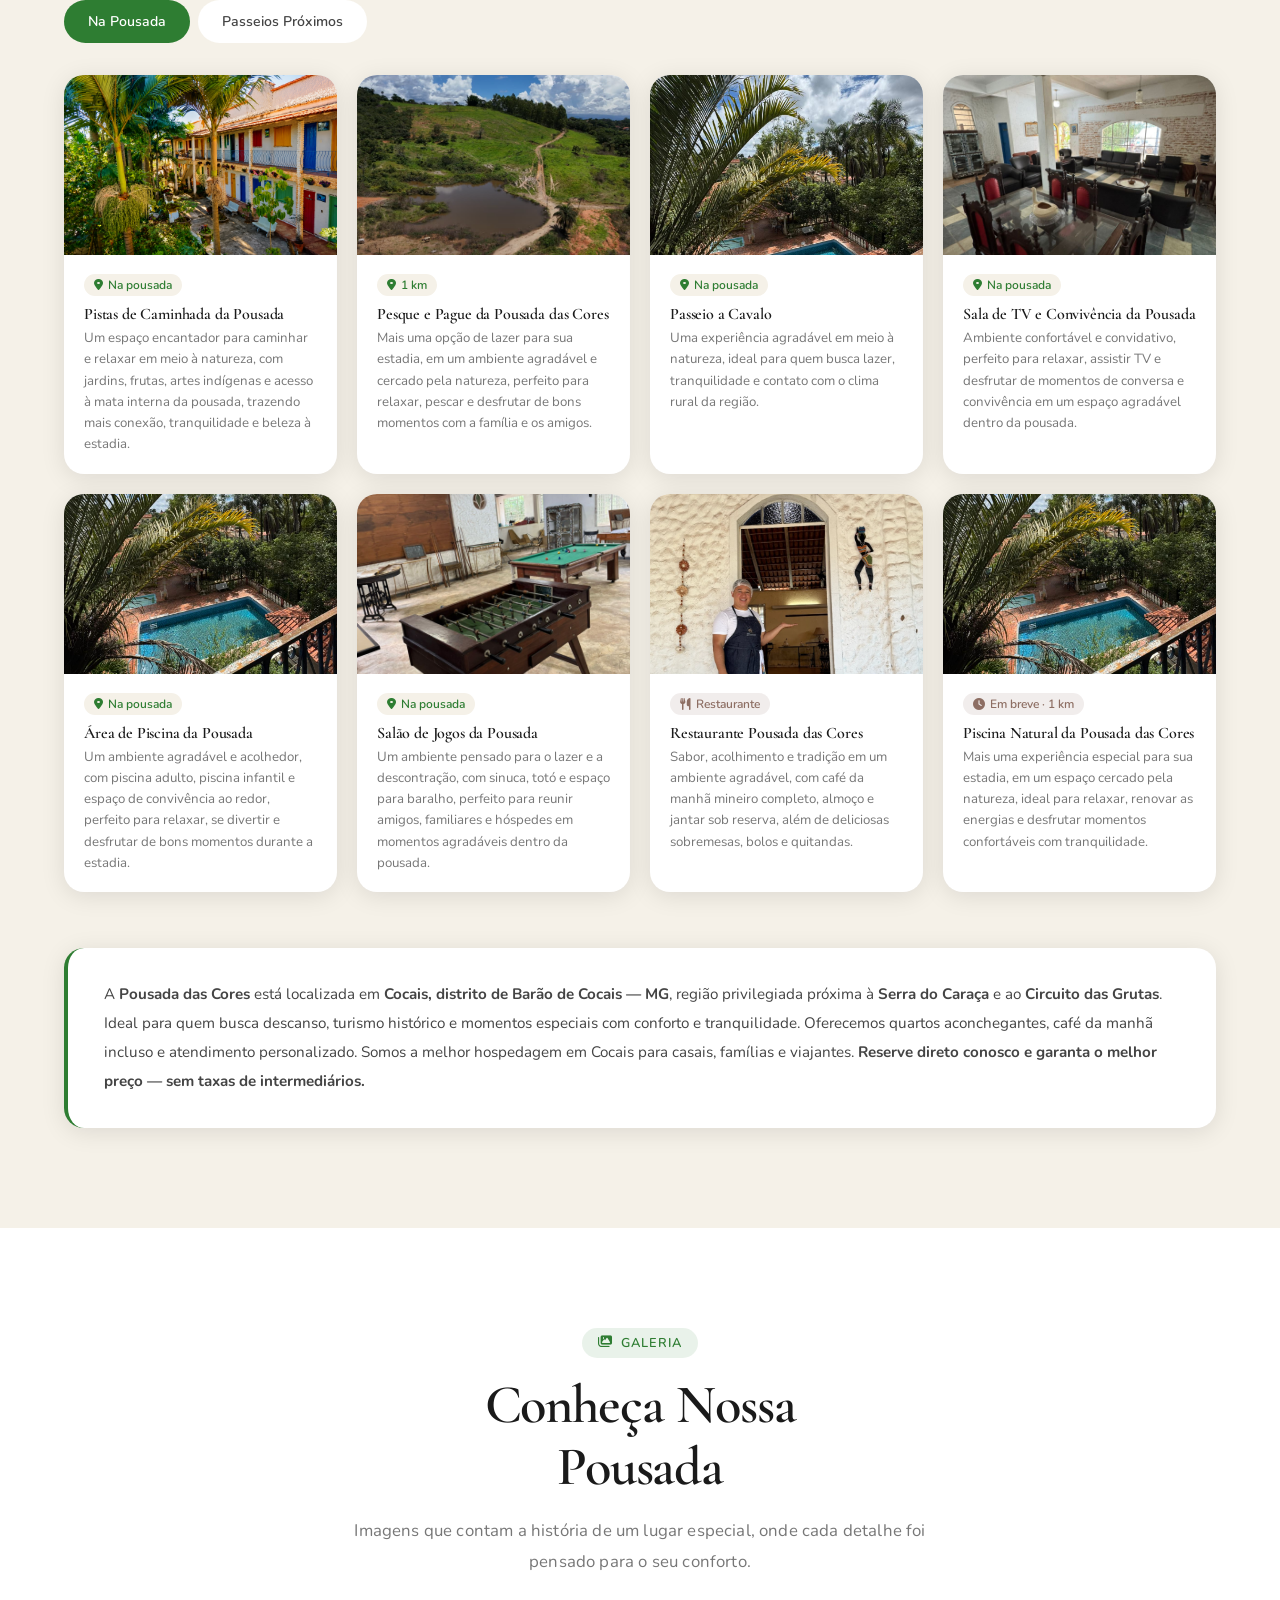
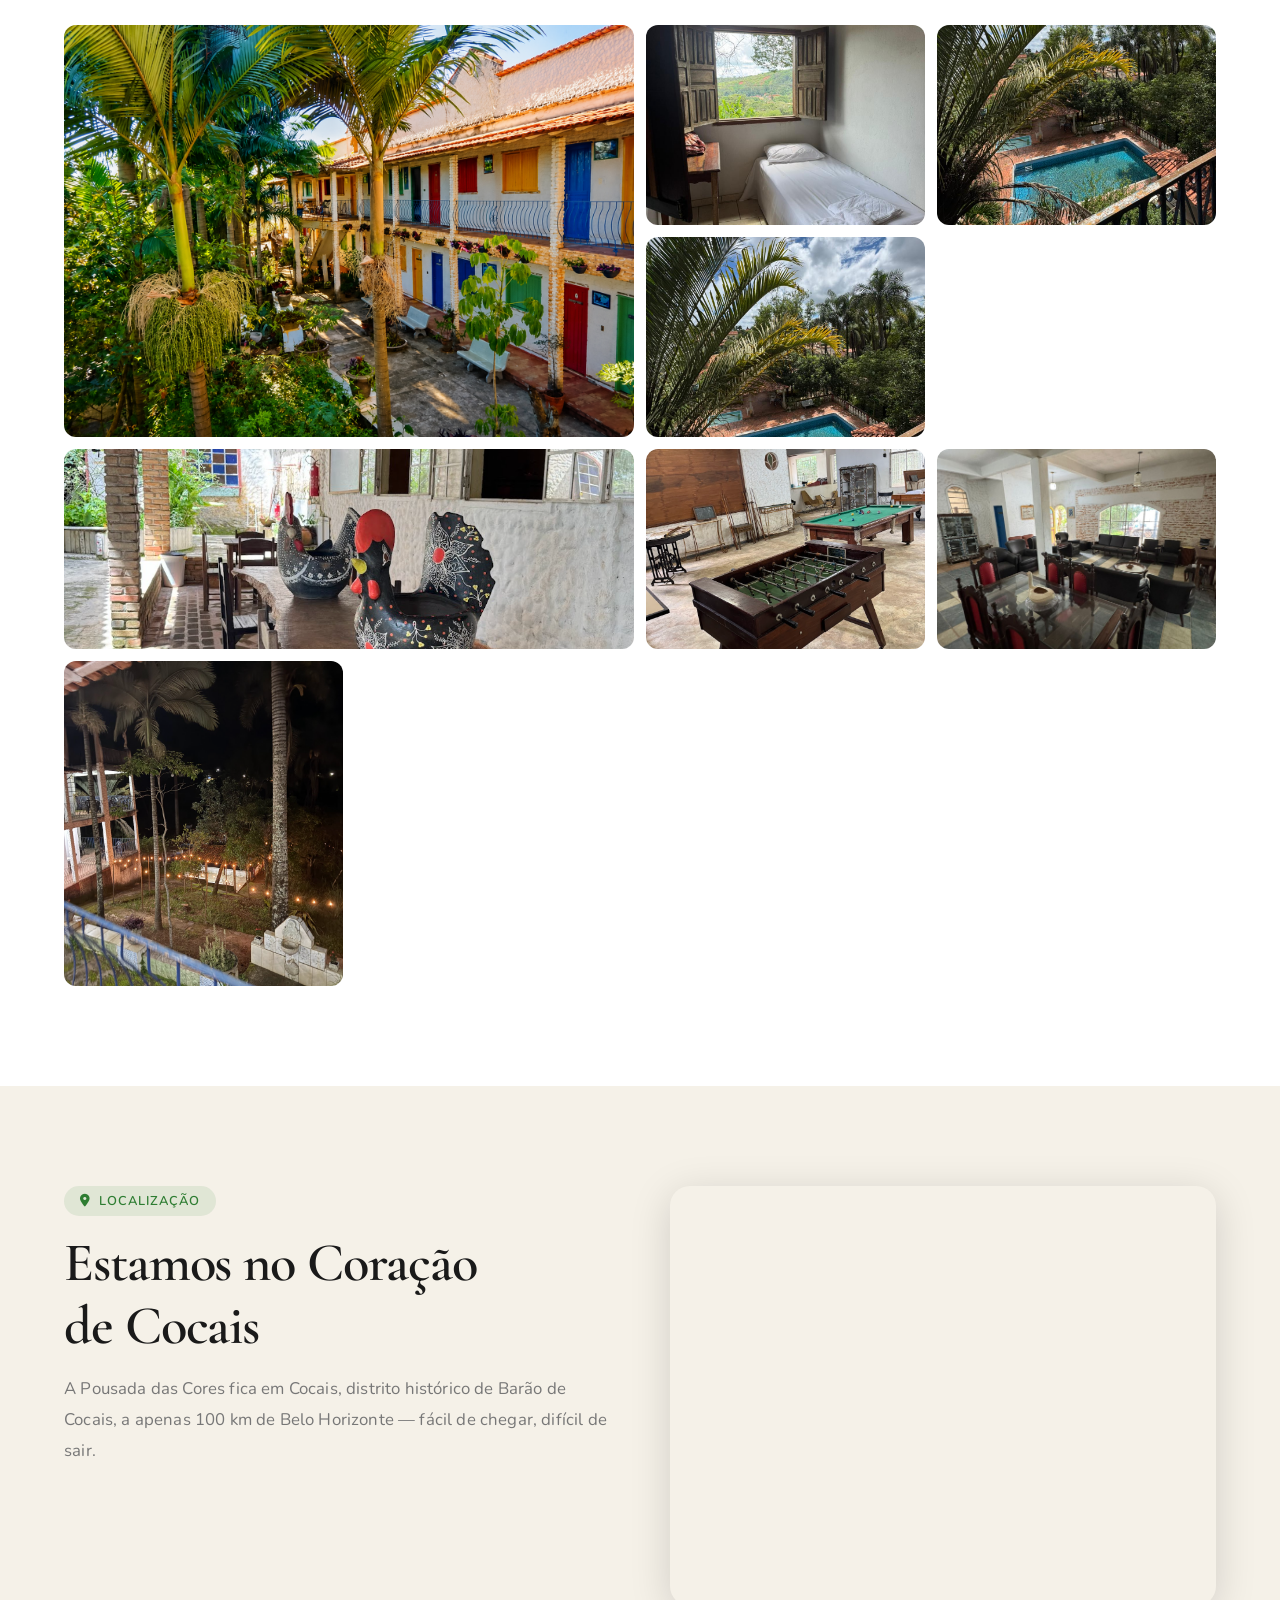
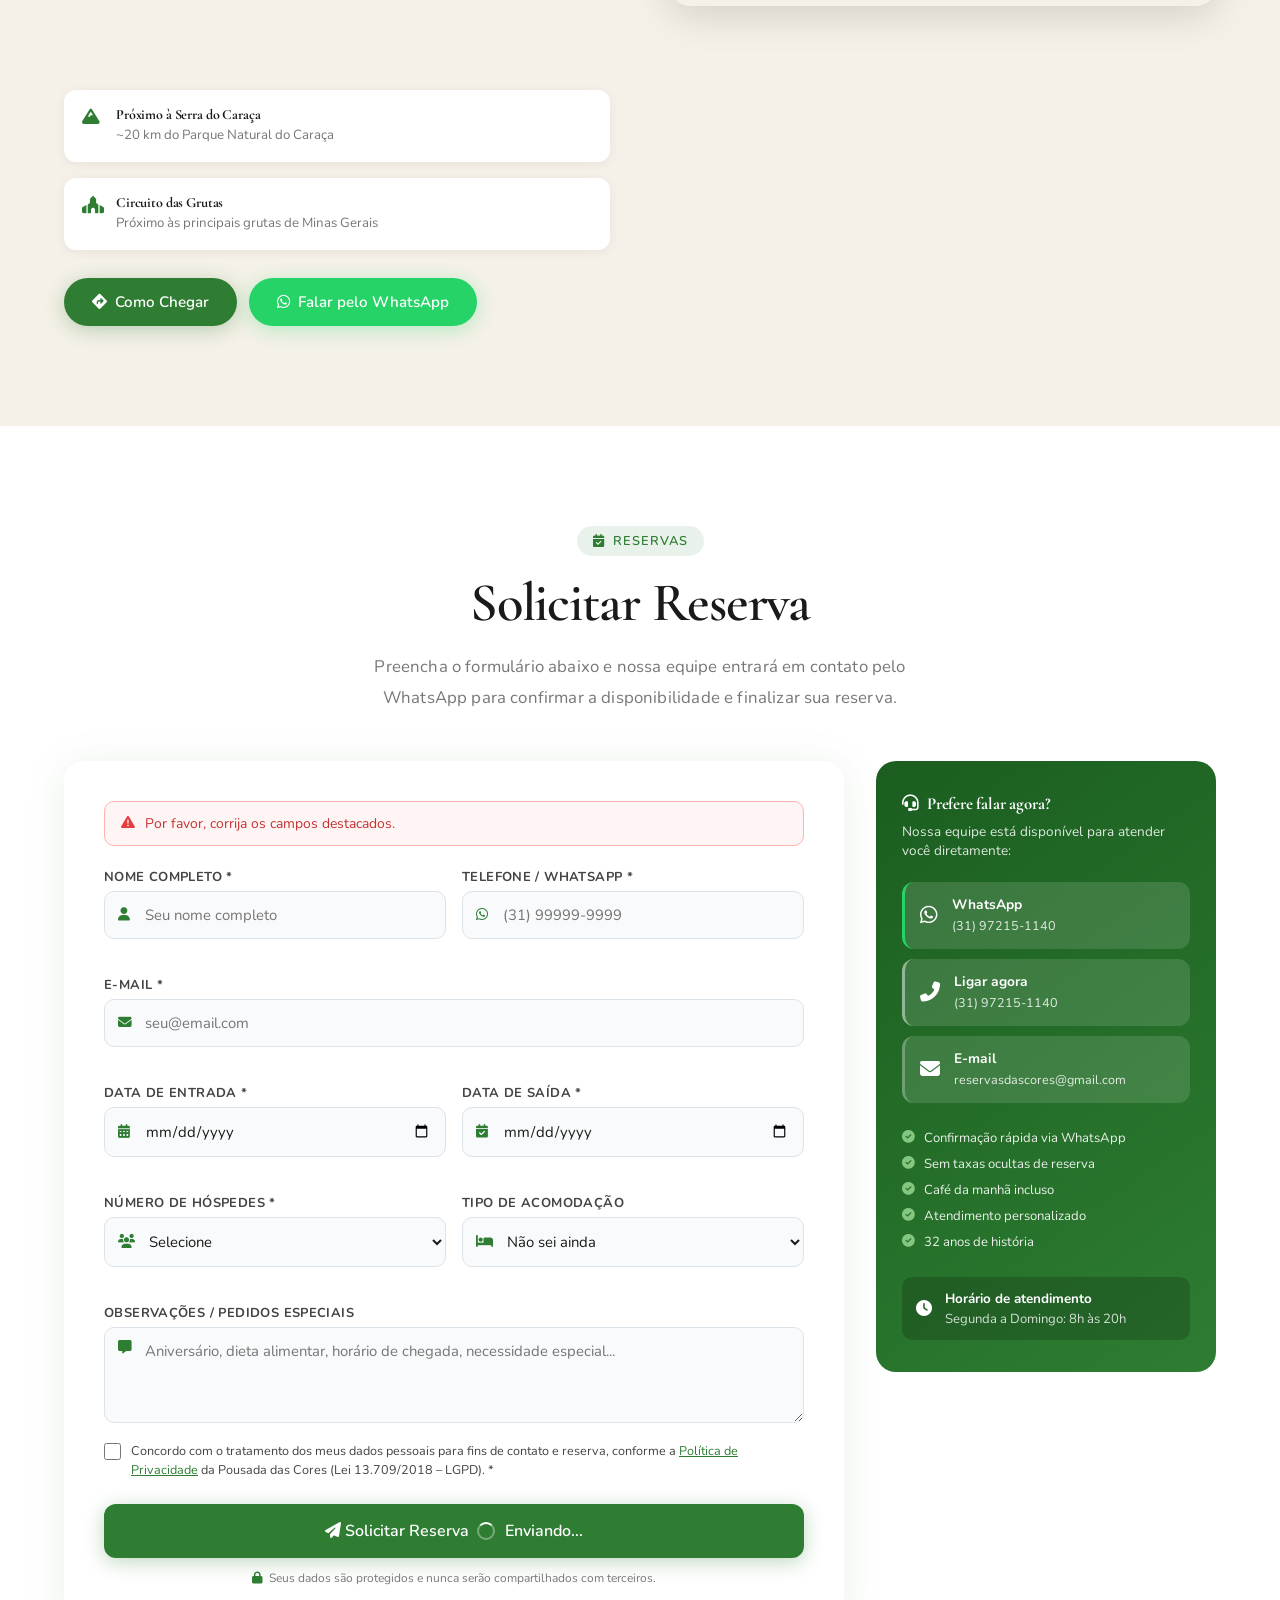
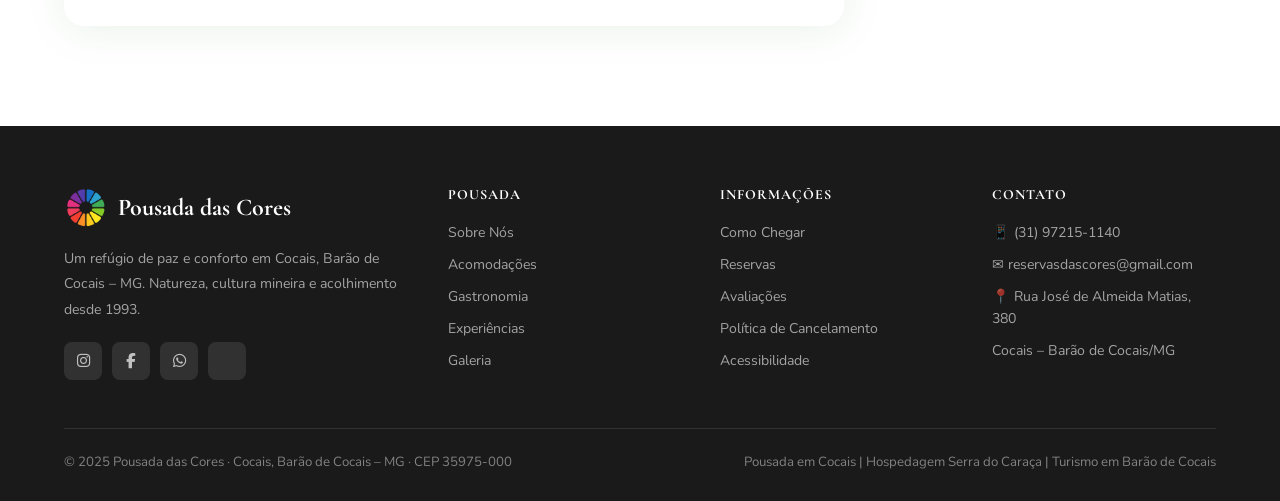
==== commit 5a21ed73: "alteracoes no web3forms" ====
--- a/index.html
+++ b/index.html
@@ -1348,7 +1348,7 @@
      3. Clique em "Get your Access Key"
      4. Copie a chave gerada e cole abaixo
   ══════════════════════════════════════════ */
-  const W3F_KEY = 'COLE_SUA_CHAVE_AQUI';
+  const W3F_KEY = 'f2c64a7e-ba8a-4b82-bf18-c375aa71b5e5';
 
   /* ---------- Máscara de telefone ---------- */
   function rsvPhoneMask(e) {
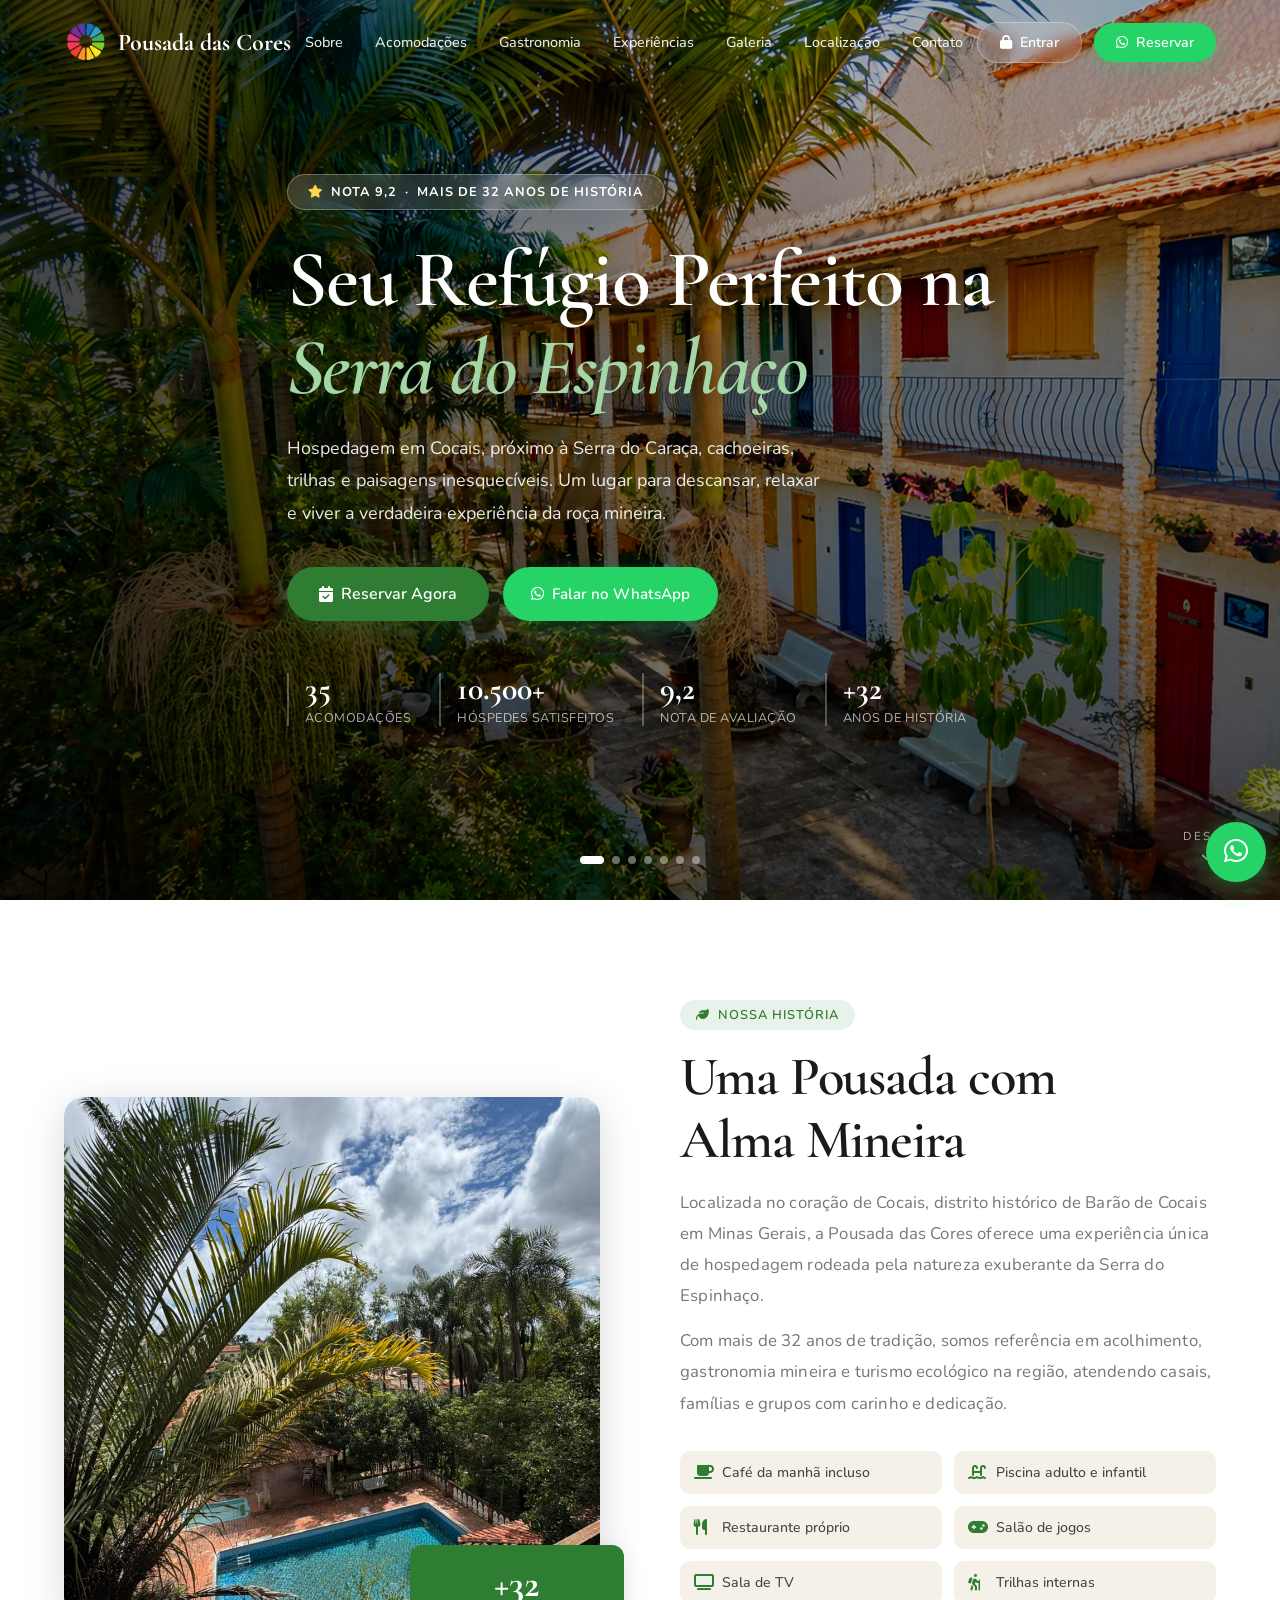
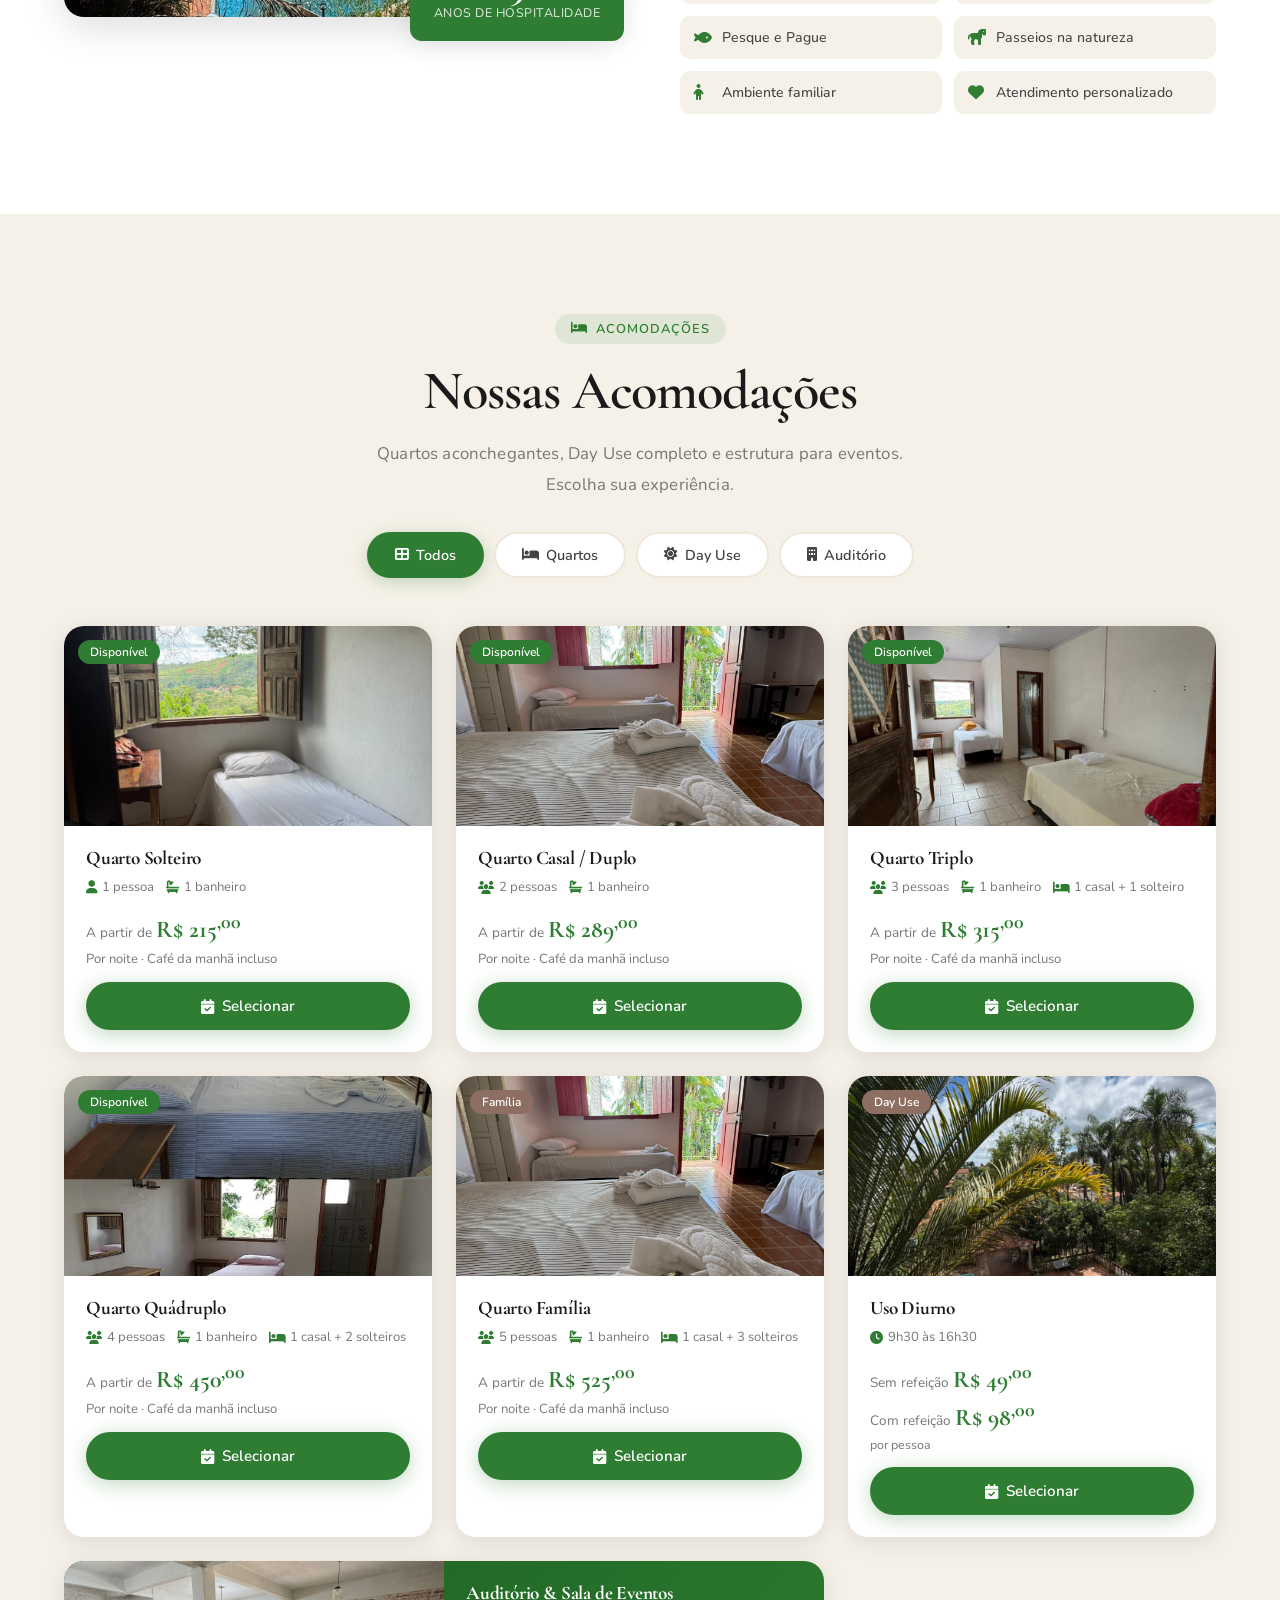
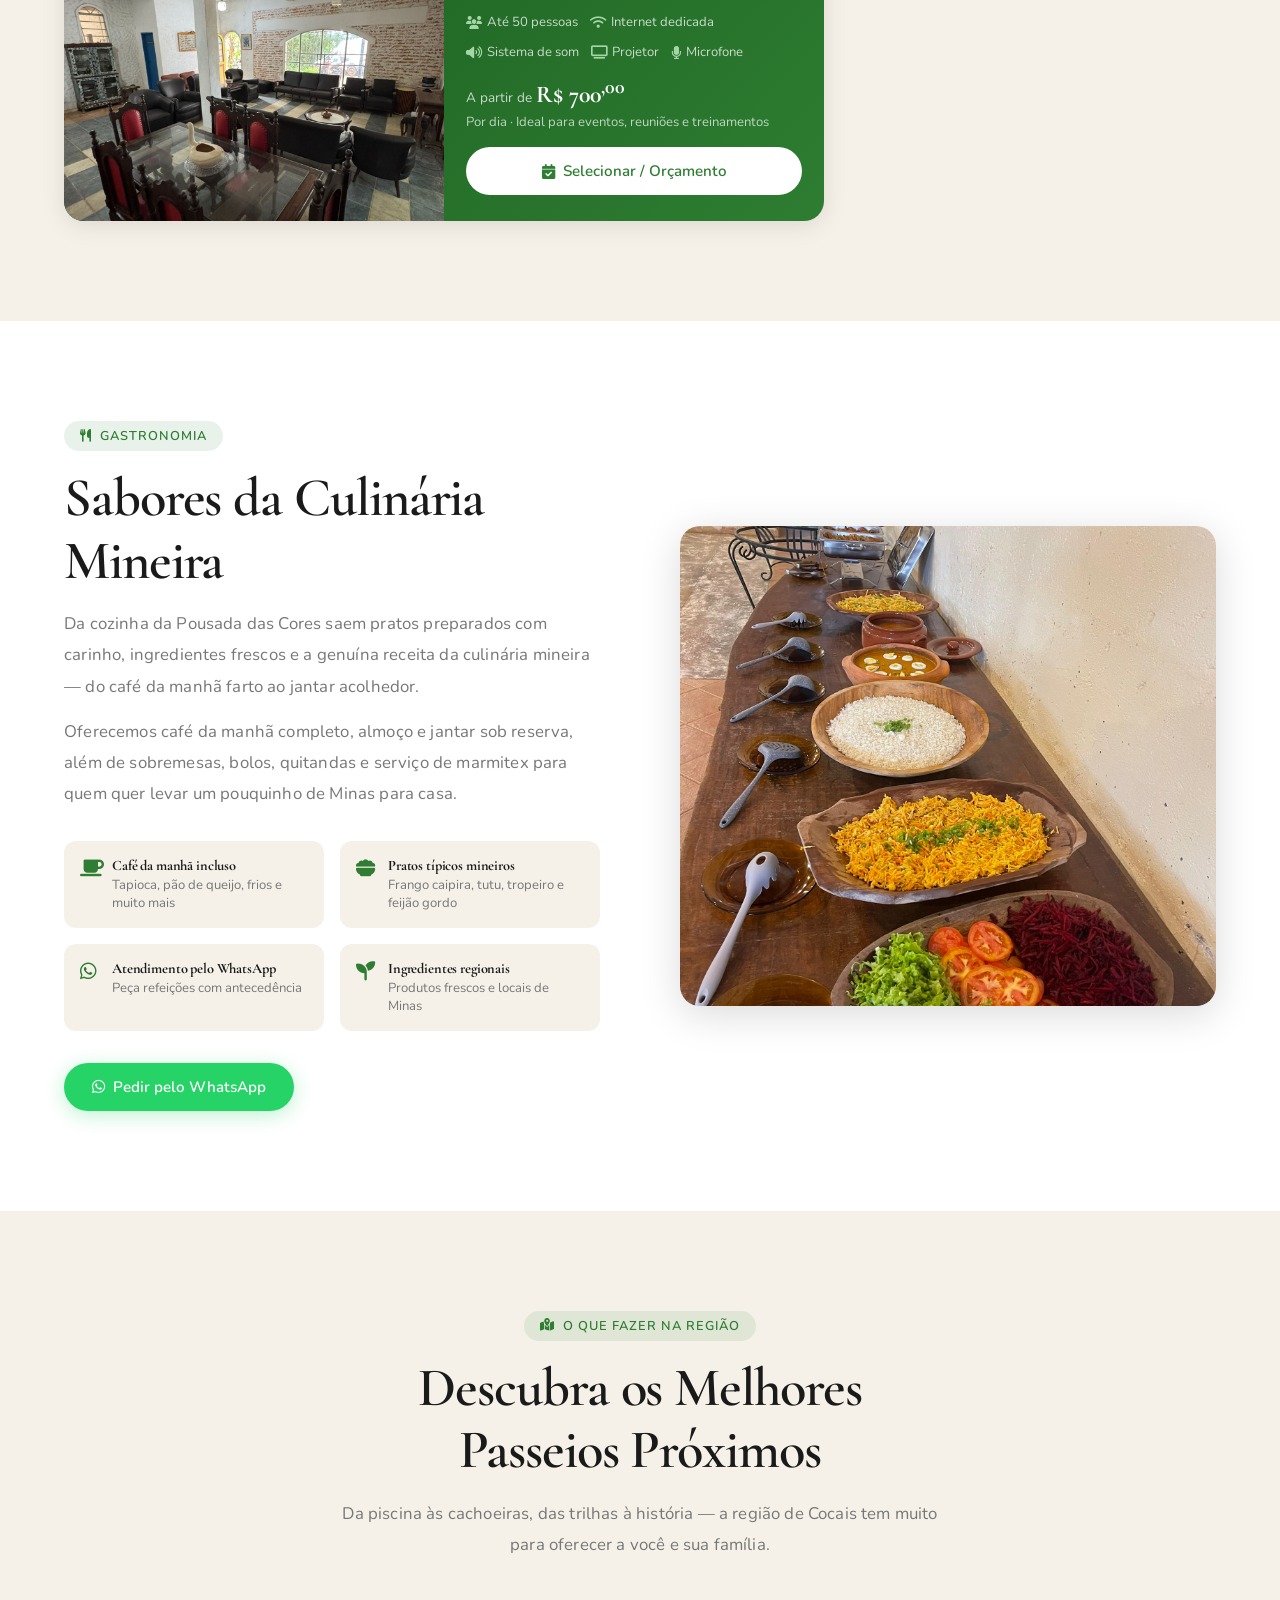
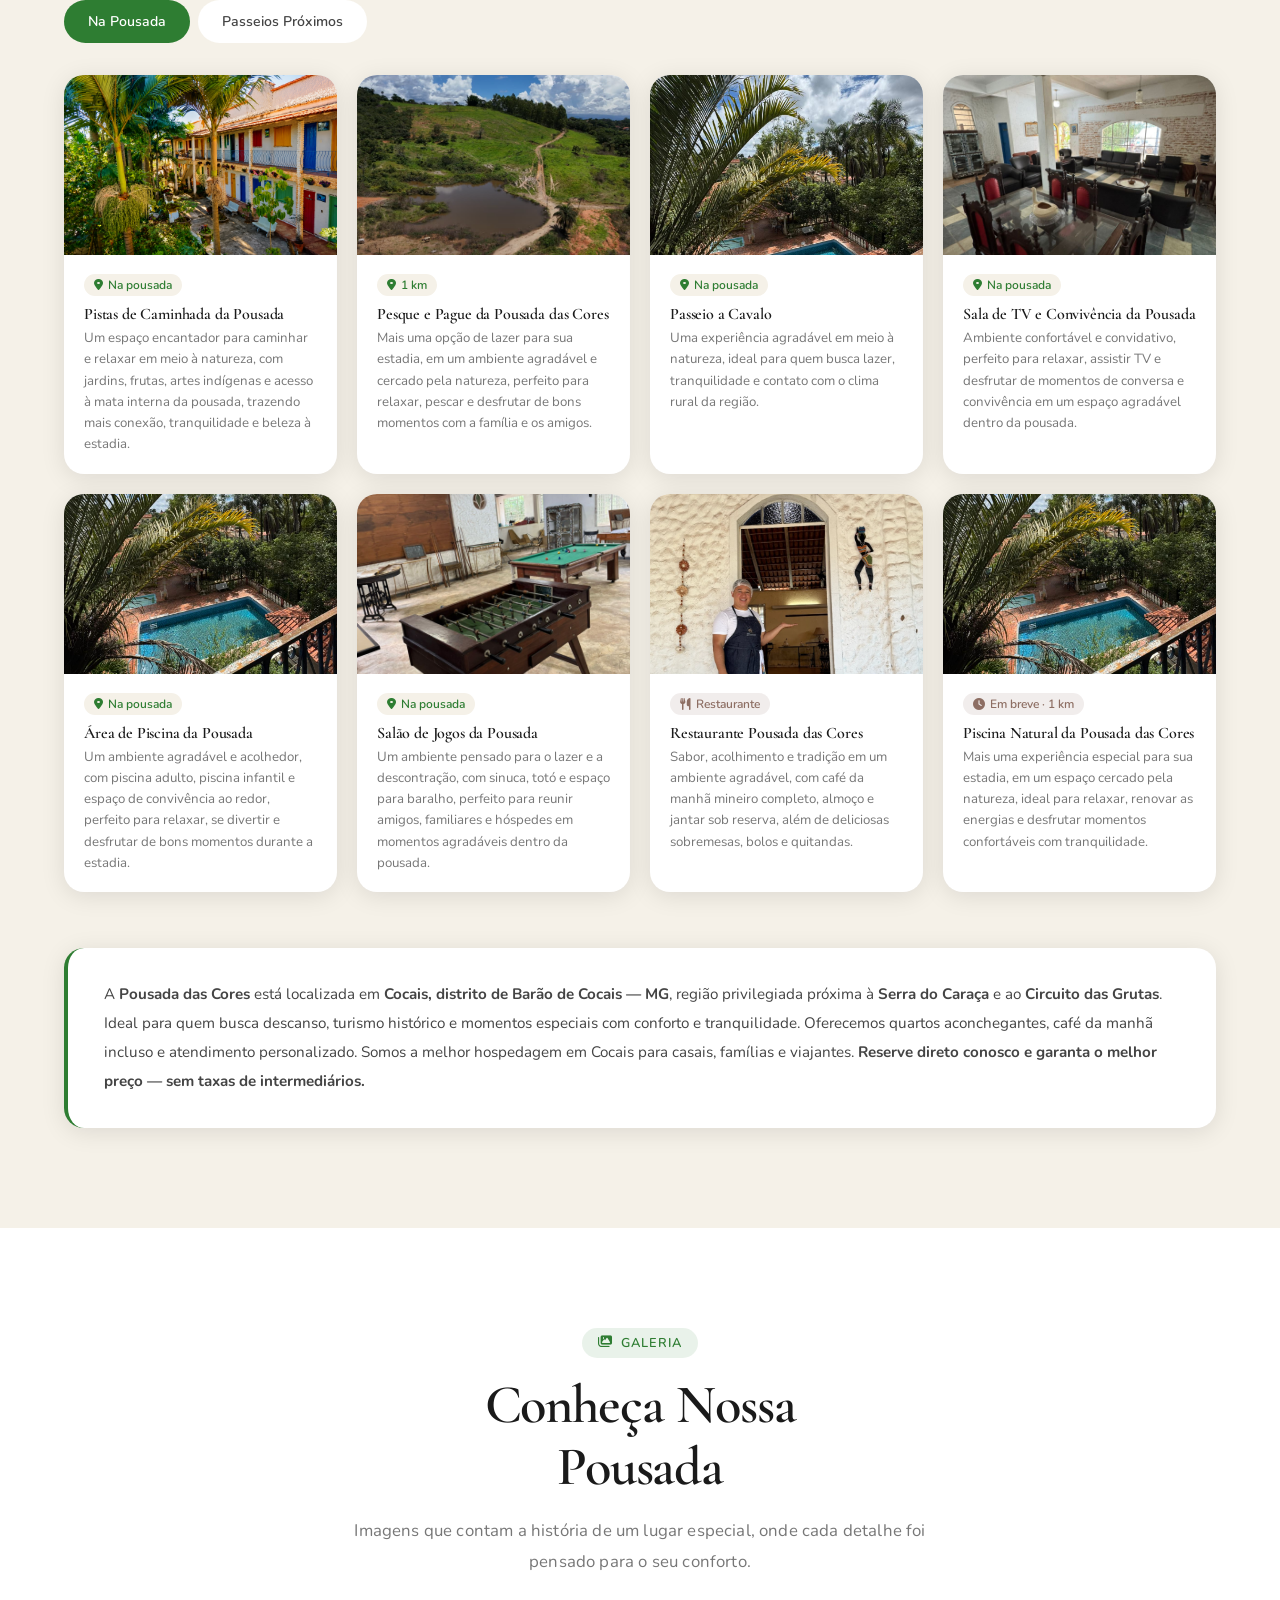
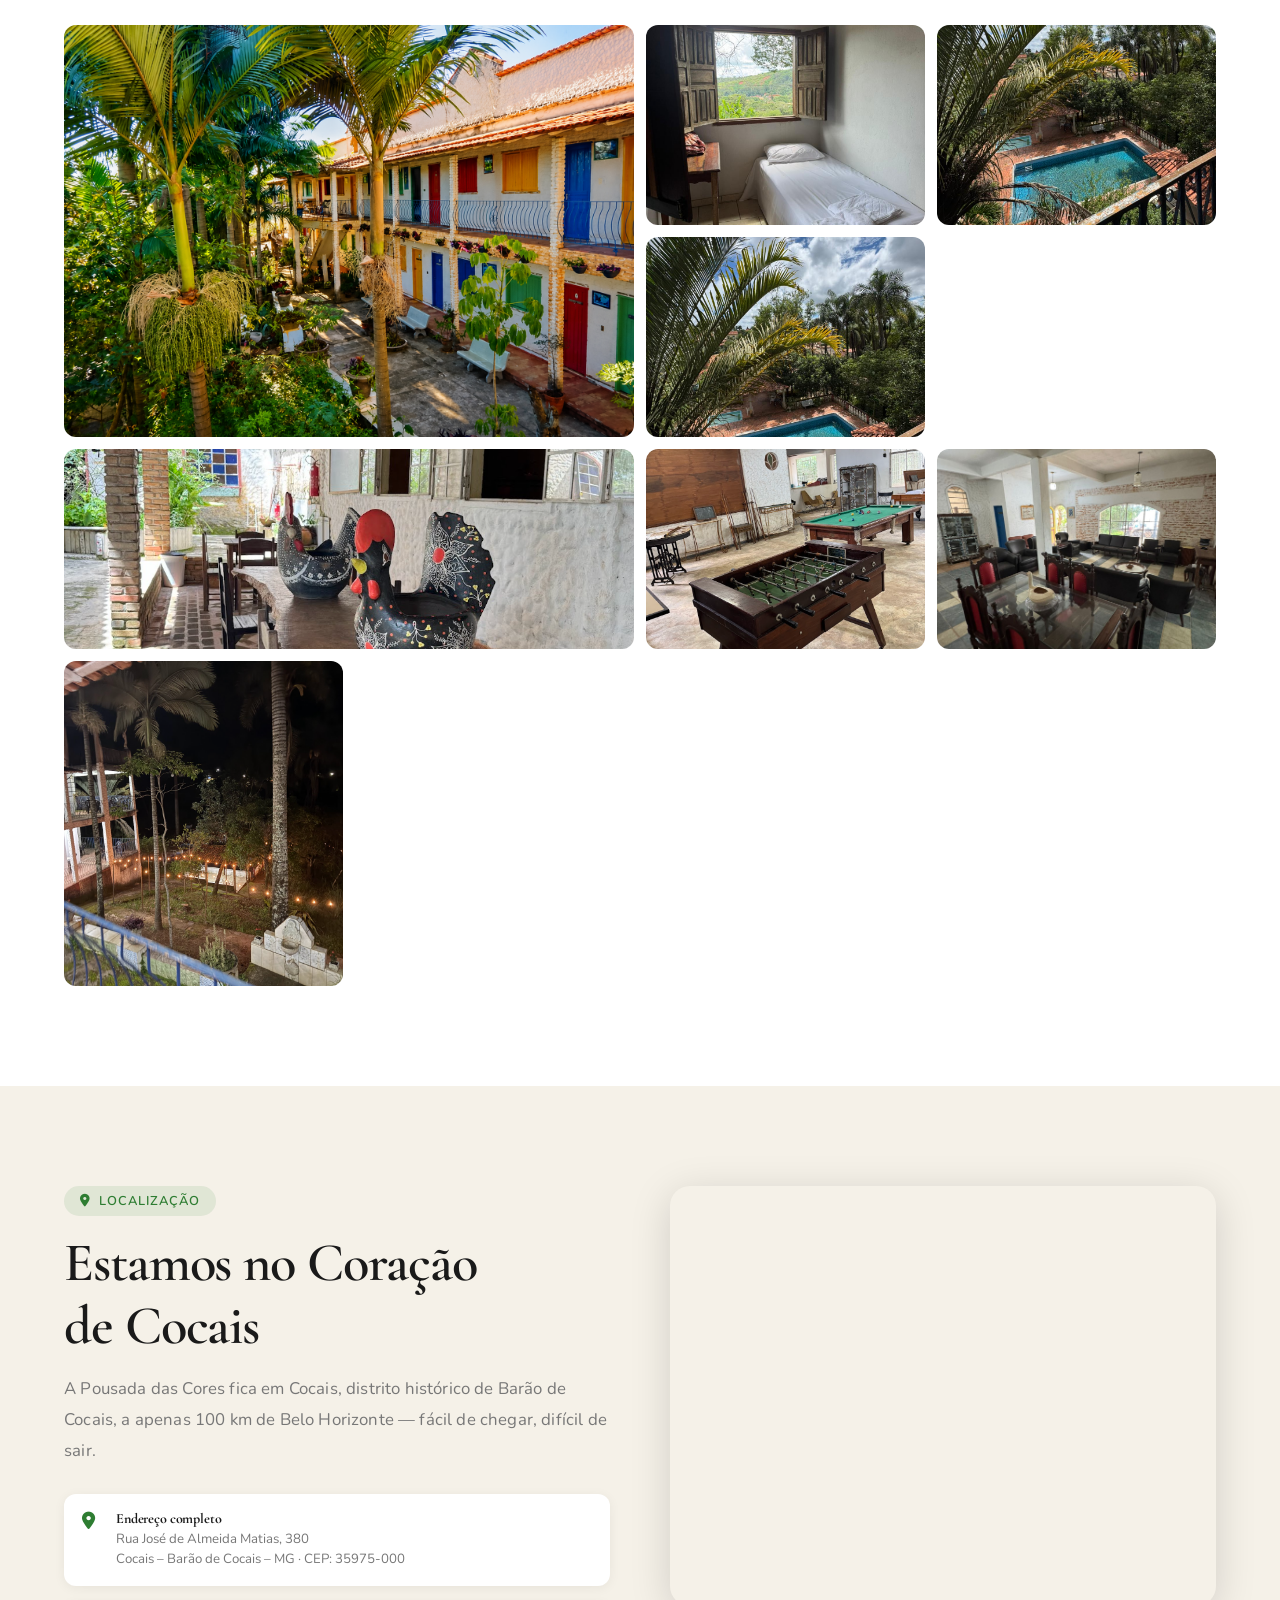
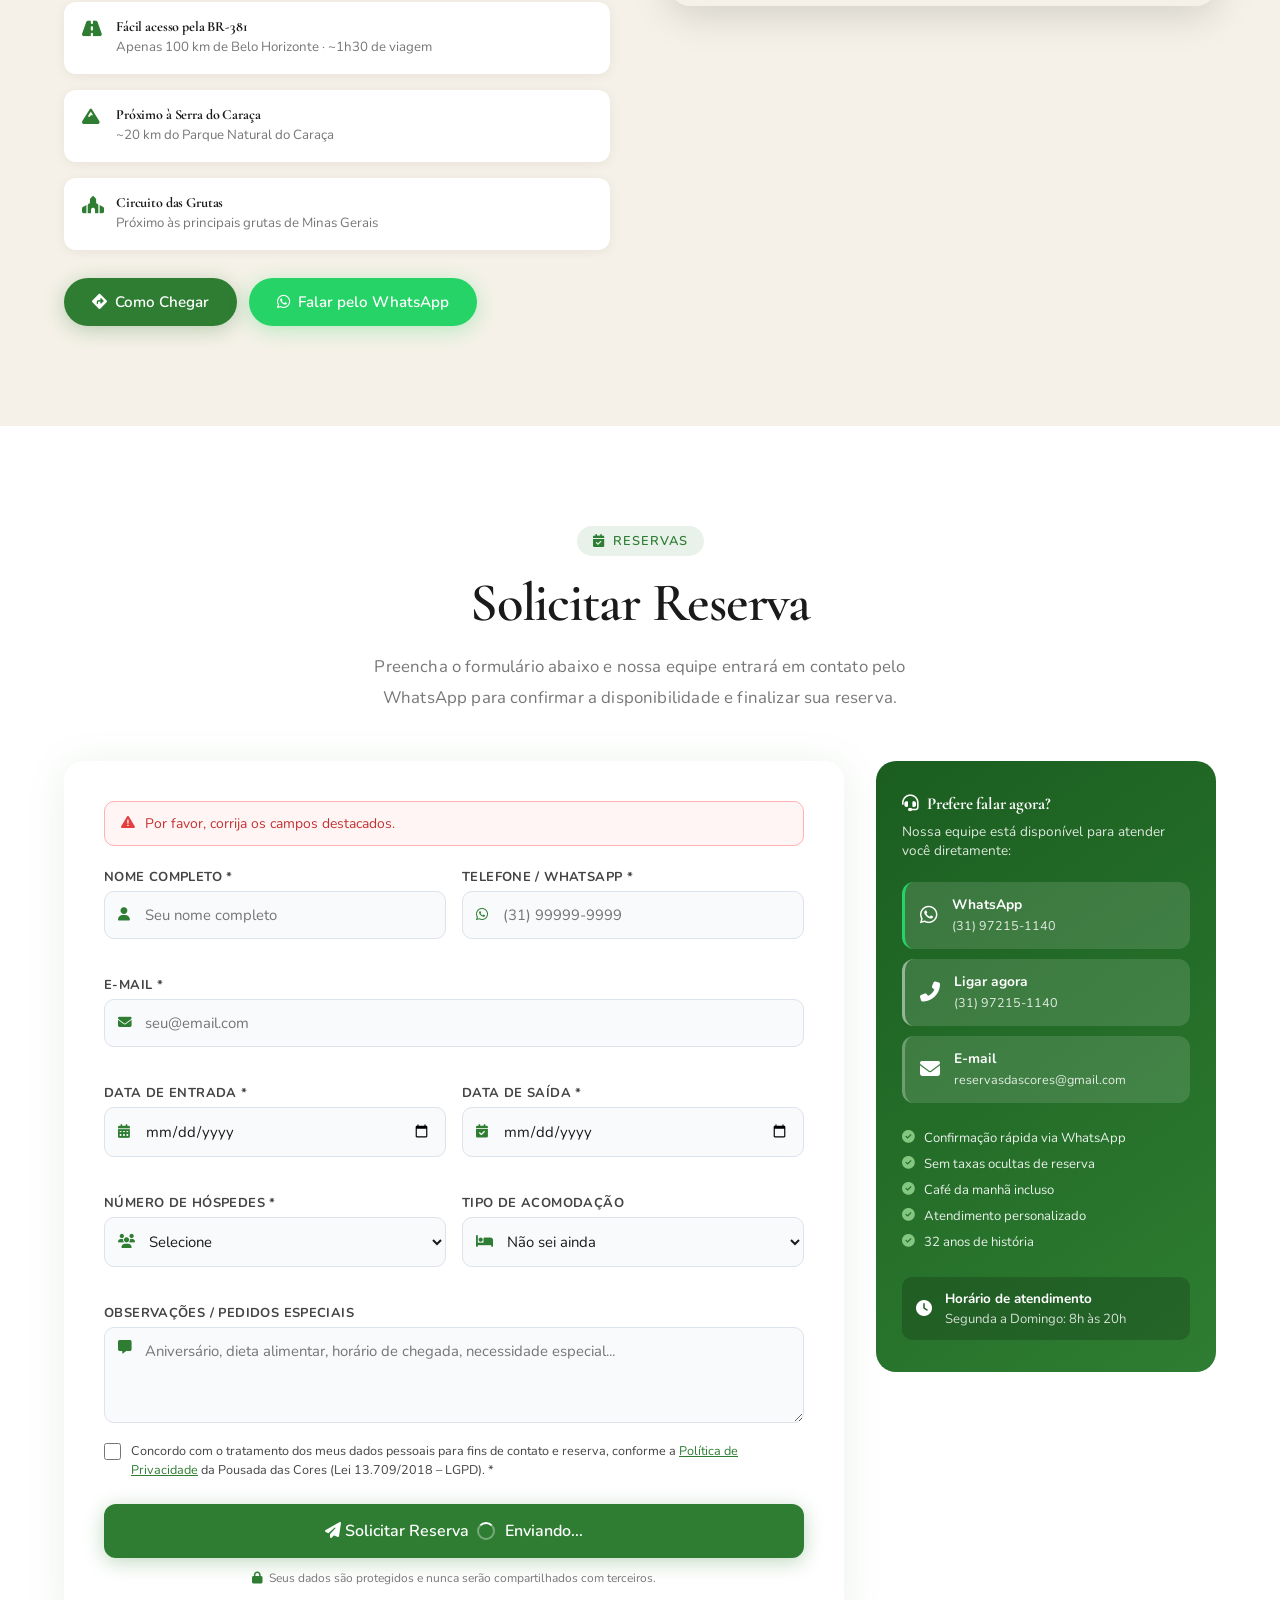
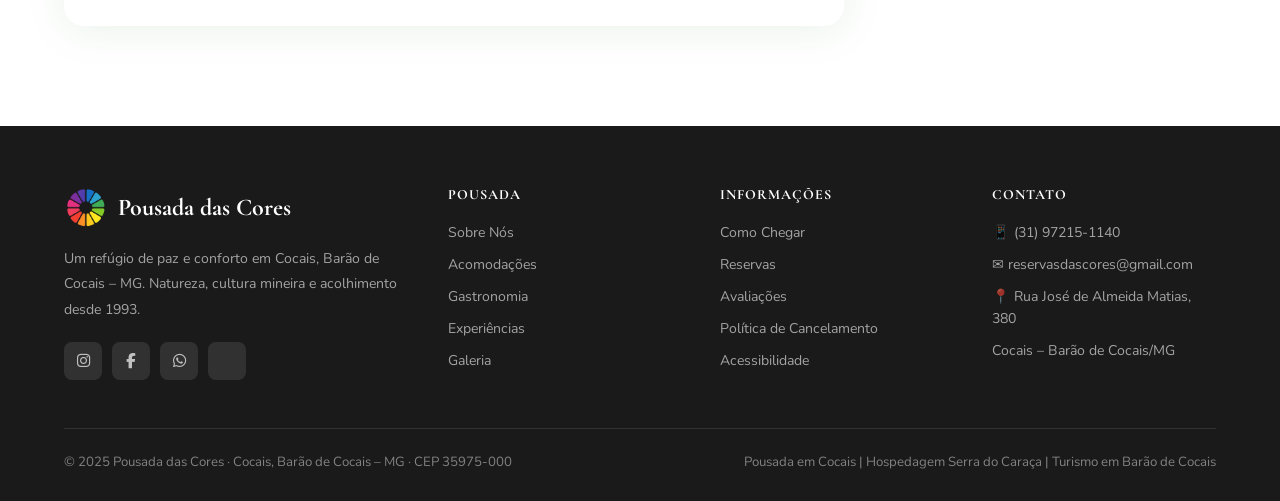
==== commit f69cabf4: "config no google ads" ====
--- a/index.html
+++ b/index.html
@@ -1,6 +1,14 @@
 <!DOCTYPE html>
 <html lang="pt-BR">
 <head>
+  <!-- Google Tag Manager -->
+  <script>(function(w,d,s,l,i){w[l]=w[l]||[];w[l].push({'gtm.start':
+  new Date().getTime(),event:'gtm.js'});var f=d.getElementsByTagName(s)[0],
+  j=d.createElement(s),dl=l!='dataLayer'?'&l='+l:'';j.async=true;j.src=
+  'https://www.googletagmanager.com/gtm.js?id='+i+dl;f.parentNode.insertBefore(j,f);
+  })(window,document,'script','dataLayer','GTM-P5RCJZF6');</script>
+  <!-- End Google Tag Manager -->
+
   <meta charset="UTF-8" />
   <meta name="viewport" content="width=device-width, initial-scale=1.0" />
   <meta http-equiv="X-UA-Compatible" content="IE=edge" />
@@ -84,6 +92,10 @@
   <link rel="stylesheet" href="style.css" />
 </head>
 <body>
+<!-- Google Tag Manager (noscript) -->
+<noscript><iframe src="https://www.googletagmanager.com/ns.html?id=GTM-P5RCJZF6"
+height="0" width="0" style="display:none;visibility:hidden"></iframe></noscript>
+<!-- End Google Tag Manager (noscript) -->
 
 <!-- ==============================
      NAVBAR
